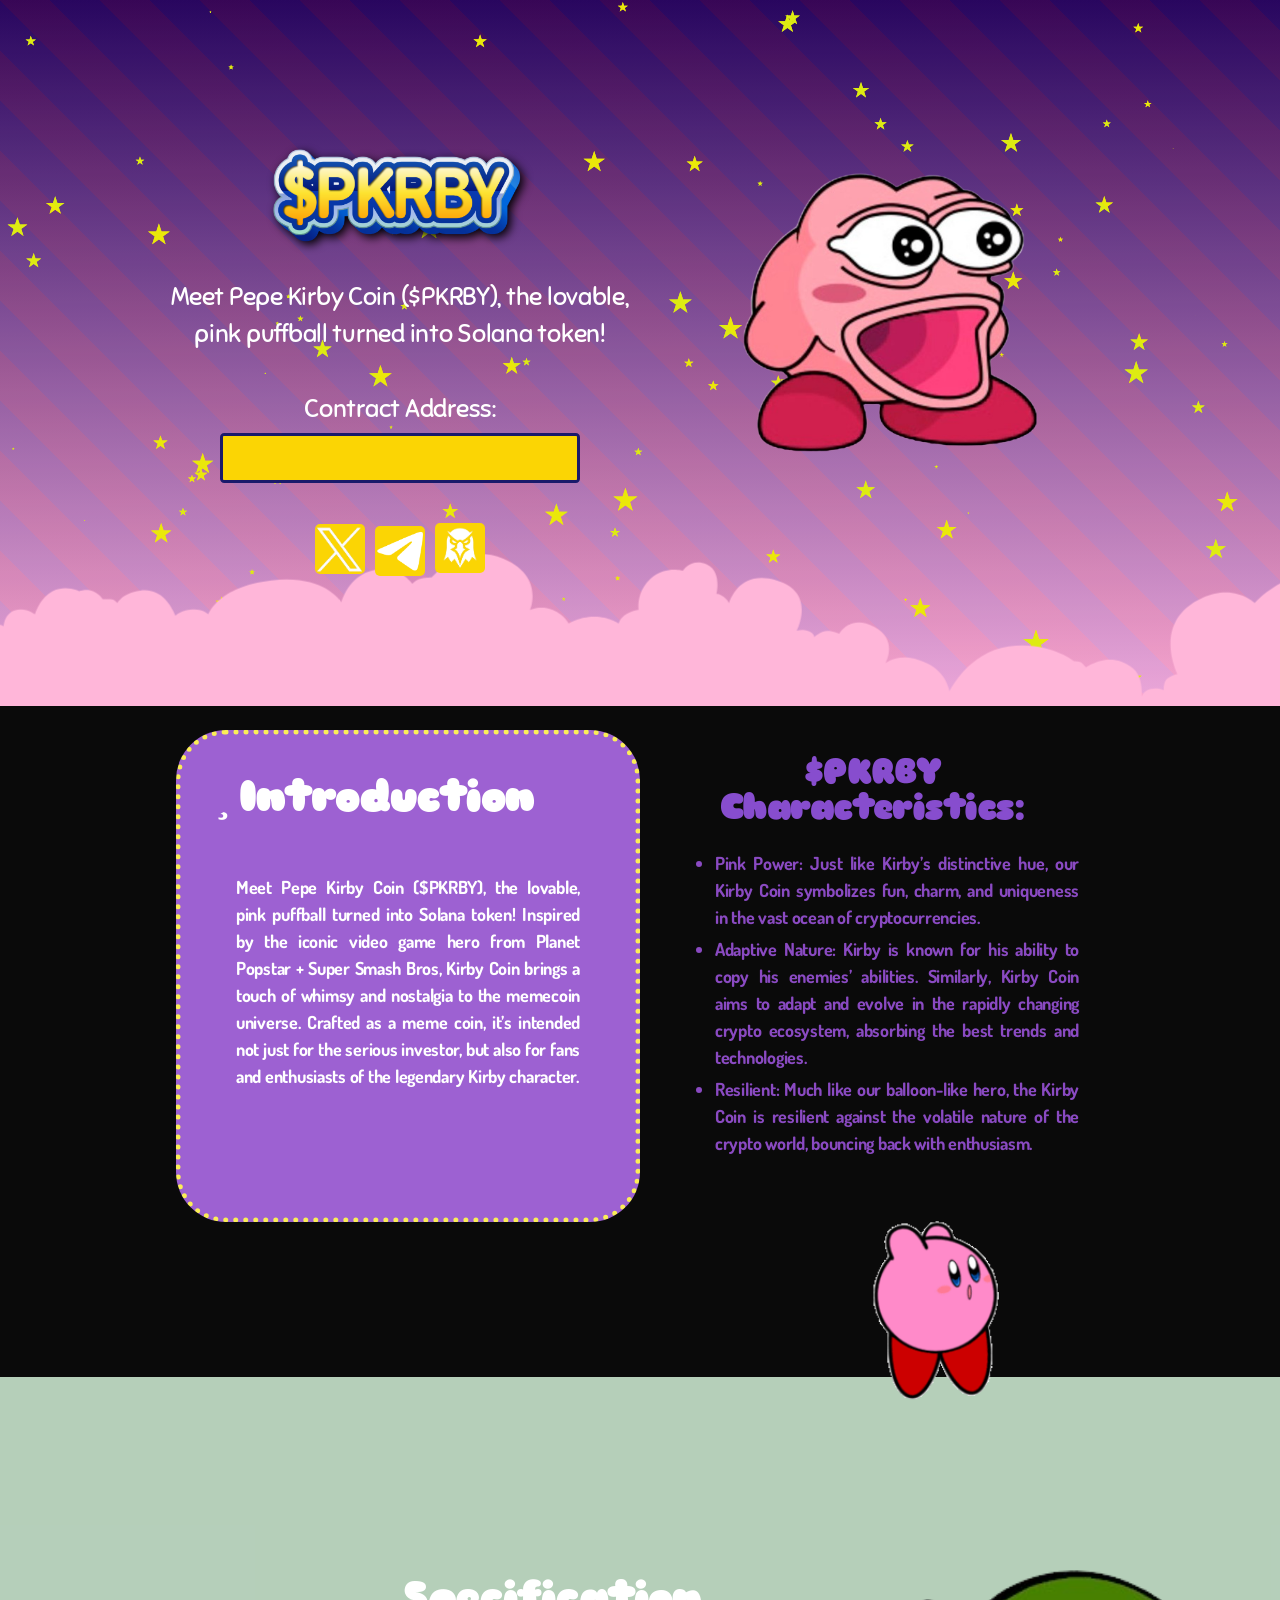
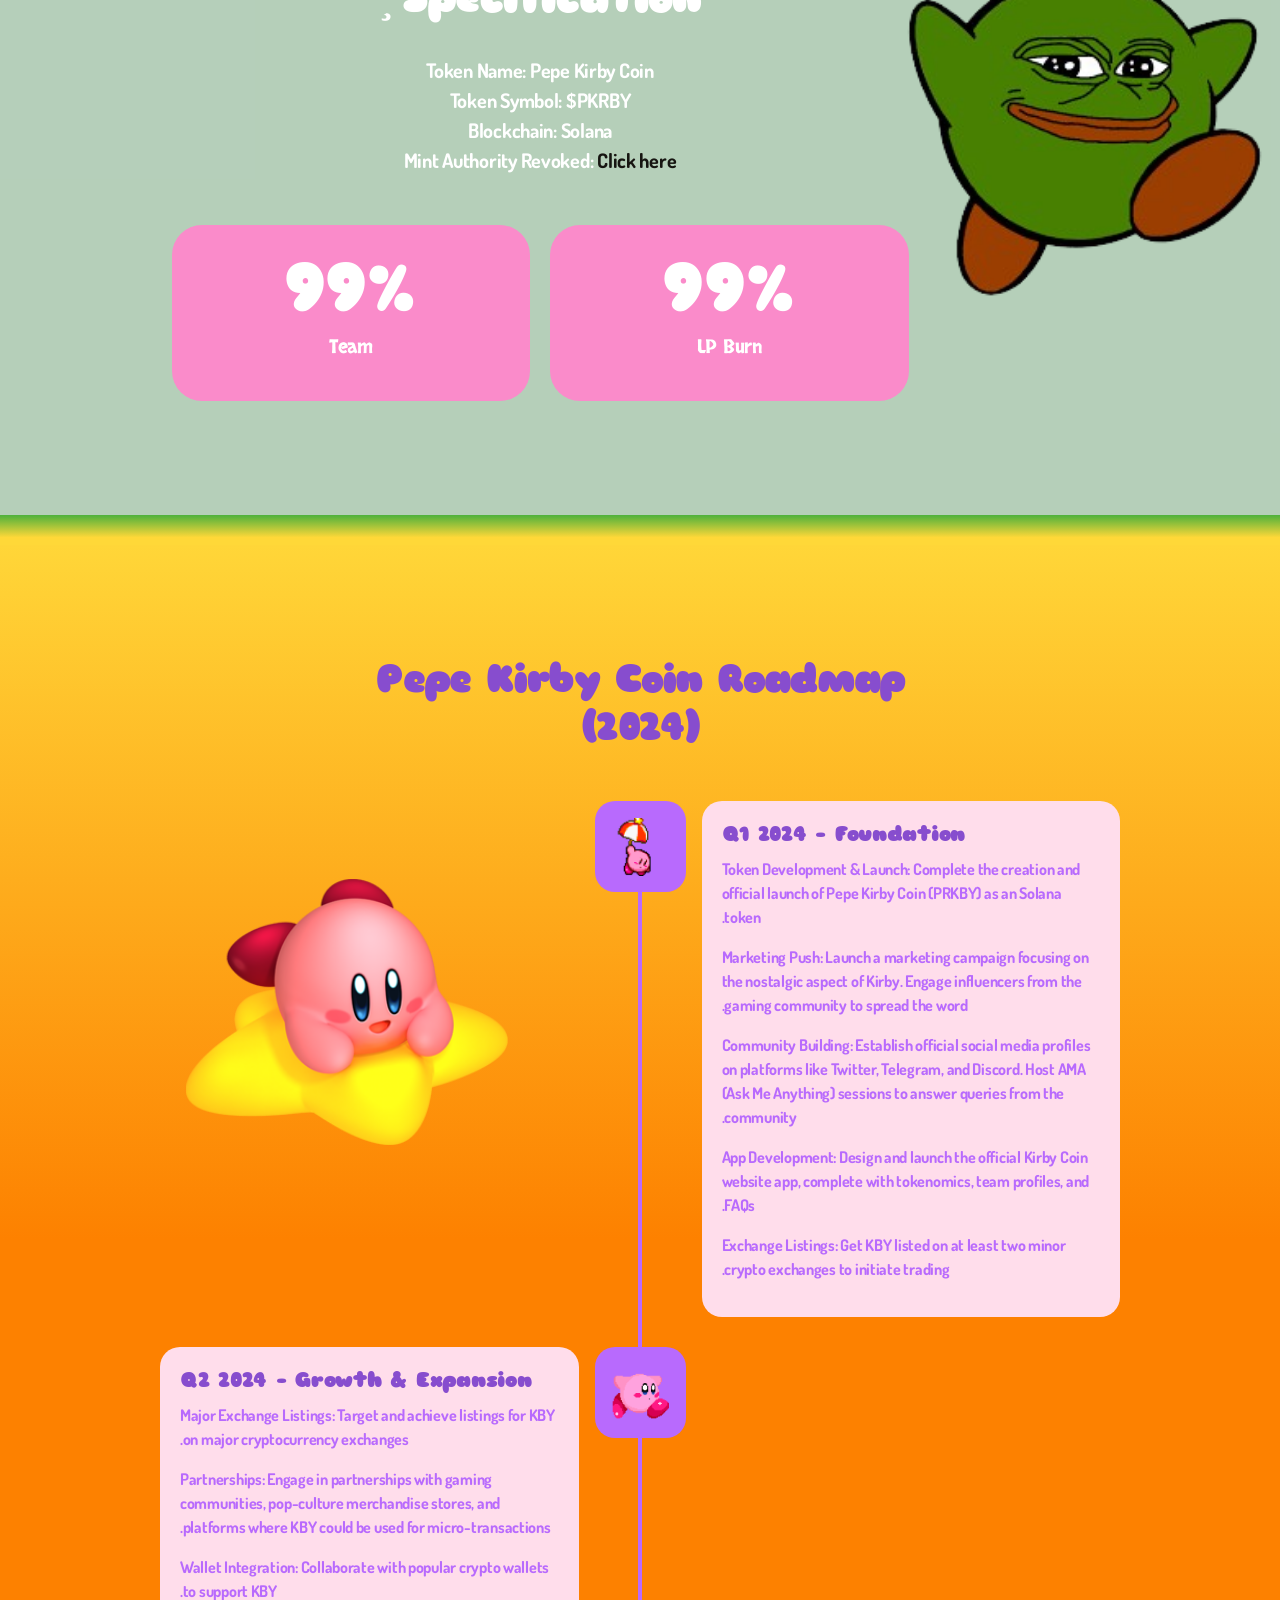
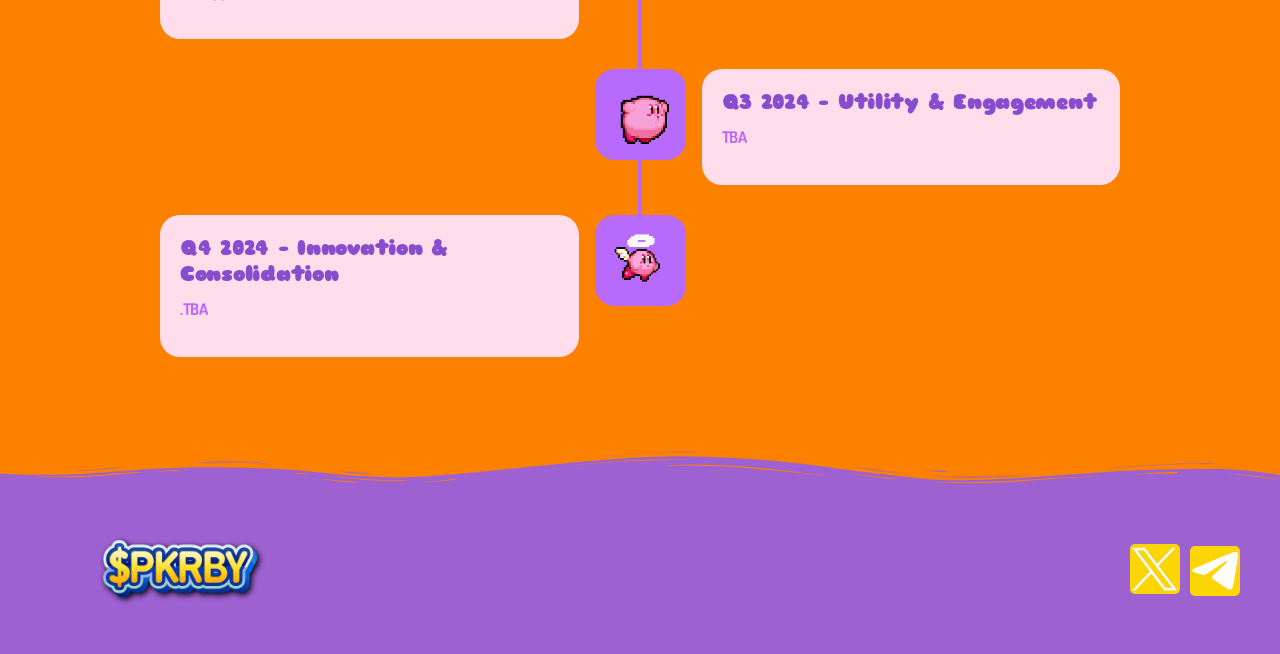
==== index.html @ 2e26d5e4 "Add files via upload" ====
<!DOCTYPE html>
<html lang="en-US">

<meta http-equiv="content-type" content="text/html;charset=UTF-8" />
<head>
<meta charset="UTF-8">
<meta name="viewport" content="width=device-width, initial-scale=1.0, viewport-fit=cover" />		<title>Pepe Kirby Coin</title>
<meta name='robots' content='max-image-preview:large' />
<link rel="alternate" type="application/rss+xml" title="Pepe Kirby Coin &raquo; Feed" href="feed/index.html" />
<link rel="alternate" type="application/rss+xml" title="Pepe Kirby Coin &raquo; Comments Feed" href="comments/feed/index.html" />
<script>
window._wpemojiSettings = {"baseUrl":"https:\/\/s.w.org\/images\/core\/emoji\/14.0.0\/72x72\/","ext":".png","svgUrl":"https:\/\/s.w.org\/images\/core\/emoji\/14.0.0\/svg\/","svgExt":".svg","source":{"concatemoji":"https:\/\/kirbyerc.com\/wp-includes\/js\/wp-emoji-release.min.js?ver=6.3.1"}};
/*! This file is auto-generated */
!function(i,n){var o,s,e;function c(e){try{var t={supportTests:e,timestamp:(new Date).valueOf()};sessionStorage.setItem(o,JSON.stringify(t))}catch(e){}}function p(e,t,n){e.clearRect(0,0,e.canvas.width,e.canvas.height),e.fillText(t,0,0);var t=new Uint32Array(e.getImageData(0,0,e.canvas.width,e.canvas.height).data),r=(e.clearRect(0,0,e.canvas.width,e.canvas.height),e.fillText(n,0,0),new Uint32Array(e.getImageData(0,0,e.canvas.width,e.canvas.height).data));return t.every(function(e,t){return e===r[t]})}function u(e,t,n){switch(t){case"flag":return n(e,"\ud83c\udff3\ufe0f\u200d\u26a7\ufe0f","\ud83c\udff3\ufe0f\u200b\u26a7\ufe0f")?!1:!n(e,"\ud83c\uddfa\ud83c\uddf3","\ud83c\uddfa\u200b\ud83c\uddf3")&&!n(e,"\ud83c\udff4\udb40\udc67\udb40\udc62\udb40\udc65\udb40\udc6e\udb40\udc67\udb40\udc7f","\ud83c\udff4\u200b\udb40\udc67\u200b\udb40\udc62\u200b\udb40\udc65\u200b\udb40\udc6e\u200b\udb40\udc67\u200b\udb40\udc7f");case"emoji":return!n(e,"\ud83e\udef1\ud83c\udffb\u200d\ud83e\udef2\ud83c\udfff","\ud83e\udef1\ud83c\udffb\u200b\ud83e\udef2\ud83c\udfff")}return!1}function f(e,t,n){var r="undefined"!=typeof WorkerGlobalScope&&self instanceof WorkerGlobalScope?new OffscreenCanvas(300,150):i.createElement("canvas"),a=r.getContext("2d",{willReadFrequently:!0}),o=(a.textBaseline="top",a.font="600 32px Arial",{});return e.forEach(function(e){o[e]=t(a,e,n)}),o}function t(e){var t=i.createElement("script");t.src=e,t.defer=!0,i.head.appendChild(t)}"undefined"!=typeof Promise&&(o="wpEmojiSettingsSupports",s=["flag","emoji"],n.supports={everything:!0,everythingExceptFlag:!0},e=new Promise(function(e){i.addEventListener("DOMContentLoaded",e,{once:!0})}),new Promise(function(t){var n=function(){try{var e=JSON.parse(sessionStorage.getItem(o));if("object"==typeof e&&"number"==typeof e.timestamp&&(new Date).valueOf()<e.timestamp+604800&&"object"==typeof e.supportTests)return e.supportTests}catch(e){}return null}();if(!n){if("undefined"!=typeof Worker&&"undefined"!=typeof OffscreenCanvas&&"undefined"!=typeof URL&&URL.createObjectURL&&"undefined"!=typeof Blob)try{var e="postMessage("+f.toString()+"("+[JSON.stringify(s),u.toString(),p.toString()].join(",")+"));",r=new Blob([e],{type:"text/javascript"}),a=new Worker(URL.createObjectURL(r),{name:"wpTestEmojiSupports"});return void(a.onmessage=function(e){c(n=e.data),a.terminate(),t(n)})}catch(e){}c(n=f(s,u,p))}t(n)}).then(function(e){for(var t in e)n.supports[t]=e[t],n.supports.everything=n.supports.everything&&n.supports[t],"flag"!==t&&(n.supports.everythingExceptFlag=n.supports.everythingExceptFlag&&n.supports[t]);n.supports.everythingExceptFlag=n.supports.everythingExceptFlag&&!n.supports.flag,n.DOMReady=!1,n.readyCallback=function(){n.DOMReady=!0}}).then(function(){return e}).then(function(){var e;n.supports.everything||(n.readyCallback(),(e=n.source||{}).concatemoji?t(e.concatemoji):e.wpemoji&&e.twemoji&&(t(e.twemoji),t(e.wpemoji)))}))}((window,document),window._wpemojiSettings);
</script>
<style>
img.wp-smiley,
img.emoji {
display: inline !important;
border: none !important;
box-shadow: none !important;
height: 1em !important;
width: 1em !important;
margin: 0 0.07em !important;
vertical-align: -0.1em !important;
background: none !important;
padding: 0 !important;
}
</style>

<link rel="stylesheet" type="text/css" href="wp-content/cache/wpfc-minified/dh9m1hco/2s69m.css" media="all"/>
<style id='classic-theme-styles-inline-css'>
/*! This file is auto-generated */
.wp-block-button__link{color:#fff;background-color:#32373c;border-radius:9999px;box-shadow:none;text-decoration:none;padding:calc(.667em + 2px) calc(1.333em + 2px);font-size:1.125em}.wp-block-file__button{background:#32373c;color:#fff;text-decoration:none}
</style>
<style id='global-styles-inline-css'>
body{--wp--preset--color--black: #000000;--wp--preset--color--cyan-bluish-gray: #abb8c3;--wp--preset--color--white: #ffffff;--wp--preset--color--pale-pink: #f78da7;--wp--preset--color--vivid-red: #cf2e2e;--wp--preset--color--luminous-vivid-orange: #ff6900;--wp--preset--color--luminous-vivid-amber: #fcb900;--wp--preset--color--light-green-cyan: #7bdcb5;--wp--preset--color--vivid-green-cyan: #00d084;--wp--preset--color--pale-cyan-blue: #8ed1fc;--wp--preset--color--vivid-cyan-blue: #0693e3;--wp--preset--color--vivid-purple: #9b51e0;--wp--preset--color--accent: #df3461;--wp--preset--color--primary: #ffffff;--wp--preset--color--secondary: #828282;--wp--preset--color--subtle-background: #2b2b2b;--wp--preset--color--background: #0a0a0a;--wp--preset--gradient--vivid-cyan-blue-to-vivid-purple: linear-gradient(135deg,rgba(6,147,227,1) 0%,rgb(155,81,224) 100%);--wp--preset--gradient--light-green-cyan-to-vivid-green-cyan: linear-gradient(135deg,rgb(122,220,180) 0%,rgb(0,208,130) 100%);--wp--preset--gradient--luminous-vivid-amber-to-luminous-vivid-orange: linear-gradient(135deg,rgba(252,185,0,1) 0%,rgba(255,105,0,1) 100%);--wp--preset--gradient--luminous-vivid-orange-to-vivid-red: linear-gradient(135deg,rgba(255,105,0,1) 0%,rgb(207,46,46) 100%);--wp--preset--gradient--very-light-gray-to-cyan-bluish-gray: linear-gradient(135deg,rgb(238,238,238) 0%,rgb(169,184,195) 100%);--wp--preset--gradient--cool-to-warm-spectrum: linear-gradient(135deg,rgb(74,234,220) 0%,rgb(151,120,209) 20%,rgb(207,42,186) 40%,rgb(238,44,130) 60%,rgb(251,105,98) 80%,rgb(254,248,76) 100%);--wp--preset--gradient--blush-light-purple: linear-gradient(135deg,rgb(255,206,236) 0%,rgb(152,150,240) 100%);--wp--preset--gradient--blush-bordeaux: linear-gradient(135deg,rgb(254,205,165) 0%,rgb(254,45,45) 50%,rgb(107,0,62) 100%);--wp--preset--gradient--luminous-dusk: linear-gradient(135deg,rgb(255,203,112) 0%,rgb(199,81,192) 50%,rgb(65,88,208) 100%);--wp--preset--gradient--pale-ocean: linear-gradient(135deg,rgb(255,245,203) 0%,rgb(182,227,212) 50%,rgb(51,167,181) 100%);--wp--preset--gradient--electric-grass: linear-gradient(135deg,rgb(202,248,128) 0%,rgb(113,206,126) 100%);--wp--preset--gradient--midnight: linear-gradient(135deg,rgb(2,3,129) 0%,rgb(40,116,252) 100%);--wp--preset--font-size--small: 18px;--wp--preset--font-size--medium: 20px;--wp--preset--font-size--large: 26.25px;--wp--preset--font-size--x-large: 42px;--wp--preset--font-size--normal: 21px;--wp--preset--font-size--larger: 32px;--wp--preset--spacing--20: 0.44rem;--wp--preset--spacing--30: 0.67rem;--wp--preset--spacing--40: 1rem;--wp--preset--spacing--50: 1.5rem;--wp--preset--spacing--60: 2.25rem;--wp--preset--spacing--70: 3.38rem;--wp--preset--spacing--80: 5.06rem;--wp--preset--shadow--natural: 6px 6px 9px rgba(0, 0, 0, 0.2);--wp--preset--shadow--deep: 12px 12px 50px rgba(0, 0, 0, 0.4);--wp--preset--shadow--sharp: 6px 6px 0px rgba(0, 0, 0, 0.2);--wp--preset--shadow--outlined: 6px 6px 0px -3px rgba(255, 255, 255, 1), 6px 6px rgba(0, 0, 0, 1);--wp--preset--shadow--crisp: 6px 6px 0px rgba(0, 0, 0, 1);}:where(.is-layout-flex){gap: 0.5em;}:where(.is-layout-grid){gap: 0.5em;}body .is-layout-flow > .alignleft{float: left;margin-inline-start: 0;margin-inline-end: 2em;}body .is-layout-flow > .alignright{float: right;margin-inline-start: 2em;margin-inline-end: 0;}body .is-layout-flow > .aligncenter{margin-left: auto !important;margin-right: auto !important;}body .is-layout-constrained > .alignleft{float: left;margin-inline-start: 0;margin-inline-end: 2em;}body .is-layout-constrained > .alignright{float: right;margin-inline-start: 2em;margin-inline-end: 0;}body .is-layout-constrained > .aligncenter{margin-left: auto !important;margin-right: auto !important;}body .is-layout-constrained > :where(:not(.alignleft):not(.alignright):not(.alignfull)){max-width: var(--wp--style--global--content-size);margin-left: auto !important;margin-right: auto !important;}body .is-layout-constrained > .alignwide{max-width: var(--wp--style--global--wide-size);}body .is-layout-flex{display: flex;}body .is-layout-flex{flex-wrap: wrap;align-items: center;}body .is-layout-flex > *{margin: 0;}body .is-layout-grid{display: grid;}body .is-layout-grid > *{margin: 0;}:where(.wp-block-columns.is-layout-flex){gap: 2em;}:where(.wp-block-columns.is-layout-grid){gap: 2em;}:where(.wp-block-post-template.is-layout-flex){gap: 1.25em;}:where(.wp-block-post-template.is-layout-grid){gap: 1.25em;}.has-black-color{color: var(--wp--preset--color--black) !important;}.has-cyan-bluish-gray-color{color: var(--wp--preset--color--cyan-bluish-gray) !important;}.has-white-color{color: var(--wp--preset--color--white) !important;}.has-pale-pink-color{color: var(--wp--preset--color--pale-pink) !important;}.has-vivid-red-color{color: var(--wp--preset--color--vivid-red) !important;}.has-luminous-vivid-orange-color{color: var(--wp--preset--color--luminous-vivid-orange) !important;}.has-luminous-vivid-amber-color{color: var(--wp--preset--color--luminous-vivid-amber) !important;}.has-light-green-cyan-color{color: var(--wp--preset--color--light-green-cyan) !important;}.has-vivid-green-cyan-color{color: var(--wp--preset--color--vivid-green-cyan) !important;}.has-pale-cyan-blue-color{color: var(--wp--preset--color--pale-cyan-blue) !important;}.has-vivid-cyan-blue-color{color: var(--wp--preset--color--vivid-cyan-blue) !important;}.has-vivid-purple-color{color: var(--wp--preset--color--vivid-purple) !important;}.has-black-background-color{background-color: var(--wp--preset--color--black) !important;}.has-cyan-bluish-gray-background-color{background-color: var(--wp--preset--color--cyan-bluish-gray) !important;}.has-white-background-color{background-color: var(--wp--preset--color--white) !important;}.has-pale-pink-background-color{background-color: var(--wp--preset--color--pale-pink) !important;}.has-vivid-red-background-color{background-color: var(--wp--preset--color--vivid-red) !important;}.has-luminous-vivid-orange-background-color{background-color: var(--wp--preset--color--luminous-vivid-orange) !important;}.has-luminous-vivid-amber-background-color{background-color: var(--wp--preset--color--luminous-vivid-amber) !important;}.has-light-green-cyan-background-color{background-color: var(--wp--preset--color--light-green-cyan) !important;}.has-vivid-green-cyan-background-color{background-color: var(--wp--preset--color--vivid-green-cyan) !important;}.has-pale-cyan-blue-background-color{background-color: var(--wp--preset--color--pale-cyan-blue) !important;}.has-vivid-cyan-blue-background-color{background-color: var(--wp--preset--color--vivid-cyan-blue) !important;}.has-vivid-purple-background-color{background-color: var(--wp--preset--color--vivid-purple) !important;}.has-black-border-color{border-color: var(--wp--preset--color--black) !important;}.has-cyan-bluish-gray-border-color{border-color: var(--wp--preset--color--cyan-bluish-gray) !important;}.has-white-border-color{border-color: var(--wp--preset--color--white) !important;}.has-pale-pink-border-color{border-color: var(--wp--preset--color--pale-pink) !important;}.has-vivid-red-border-color{border-color: var(--wp--preset--color--vivid-red) !important;}.has-luminous-vivid-orange-border-color{border-color: var(--wp--preset--color--luminous-vivid-orange) !important;}.has-luminous-vivid-amber-border-color{border-color: var(--wp--preset--color--luminous-vivid-amber) !important;}.has-light-green-cyan-border-color{border-color: var(--wp--preset--color--light-green-cyan) !important;}.has-vivid-green-cyan-border-color{border-color: var(--wp--preset--color--vivid-green-cyan) !important;}.has-pale-cyan-blue-border-color{border-color: var(--wp--preset--color--pale-cyan-blue) !important;}.has-vivid-cyan-blue-border-color{border-color: var(--wp--preset--color--vivid-cyan-blue) !important;}.has-vivid-purple-border-color{border-color: var(--wp--preset--color--vivid-purple) !important;}.has-vivid-cyan-blue-to-vivid-purple-gradient-background{background: var(--wp--preset--gradient--vivid-cyan-blue-to-vivid-purple) !important;}.has-light-green-cyan-to-vivid-green-cyan-gradient-background{background: var(--wp--preset--gradient--light-green-cyan-to-vivid-green-cyan) !important;}.has-luminous-vivid-amber-to-luminous-vivid-orange-gradient-background{background: var(--wp--preset--gradient--luminous-vivid-amber-to-luminous-vivid-orange) !important;}.has-luminous-vivid-orange-to-vivid-red-gradient-background{background: var(--wp--preset--gradient--luminous-vivid-orange-to-vivid-red) !important;}.has-very-light-gray-to-cyan-bluish-gray-gradient-background{background: var(--wp--preset--gradient--very-light-gray-to-cyan-bluish-gray) !important;}.has-cool-to-warm-spectrum-gradient-background{background: var(--wp--preset--gradient--cool-to-warm-spectrum) !important;}.has-blush-light-purple-gradient-background{background: var(--wp--preset--gradient--blush-light-purple) !important;}.has-blush-bordeaux-gradient-background{background: var(--wp--preset--gradient--blush-bordeaux) !important;}.has-luminous-dusk-gradient-background{background: var(--wp--preset--gradient--luminous-dusk) !important;}.has-pale-ocean-gradient-background{background: var(--wp--preset--gradient--pale-ocean) !important;}.has-electric-grass-gradient-background{background: var(--wp--preset--gradient--electric-grass) !important;}.has-midnight-gradient-background{background: var(--wp--preset--gradient--midnight) !important;}.has-small-font-size{font-size: var(--wp--preset--font-size--small) !important;}.has-medium-font-size{font-size: var(--wp--preset--font-size--medium) !important;}.has-large-font-size{font-size: var(--wp--preset--font-size--large) !important;}.has-x-large-font-size{font-size: var(--wp--preset--font-size--x-large) !important;}
.wp-block-navigation a:where(:not(.wp-element-button)){color: inherit;}
:where(.wp-block-post-template.is-layout-flex){gap: 1.25em;}:where(.wp-block-post-template.is-layout-grid){gap: 1.25em;}
:where(.wp-block-columns.is-layout-flex){gap: 2em;}:where(.wp-block-columns.is-layout-grid){gap: 2em;}
.wp-block-pullquote{font-size: 1.5em;line-height: 1.6;}
</style>

<link rel="stylesheet" type="text/css" href="wp-content/cache/wpfc-minified/mlx7m3wq/2s69m.css" media="all"/>
<style id='twentytwenty-style-inline-css'>
.color-accent,.color-accent-hover:hover,.color-accent-hover:focus,:root .has-accent-color,.has-drop-cap:not(:focus):first-letter,.wp-block-button.is-style-outline,a { color: #df3461; }blockquote,.border-color-accent,.border-color-accent-hover:hover,.border-color-accent-hover:focus { border-color: #df3461; }button,.button,.faux-button,.wp-block-button__link,.wp-block-file .wp-block-file__button,input[type="button"],input[type="reset"],input[type="submit"],.bg-accent,.bg-accent-hover:hover,.bg-accent-hover:focus,:root .has-accent-background-color,.comment-reply-link { background-color: #df3461; }.fill-children-accent,.fill-children-accent * { fill: #df3461; }:root .has-background-color,button,.button,.faux-button,.wp-block-button__link,.wp-block-file__button,input[type="button"],input[type="reset"],input[type="submit"],.wp-block-button,.comment-reply-link,.has-background.has-primary-background-color:not(.has-text-color),.has-background.has-primary-background-color *:not(.has-text-color),.has-background.has-accent-background-color:not(.has-text-color),.has-background.has-accent-background-color *:not(.has-text-color) { color: #0a0a0a; }:root .has-background-background-color { background-color: #0a0a0a; }body,.entry-title a,:root .has-primary-color { color: #ffffff; }:root .has-primary-background-color { background-color: #ffffff; }cite,figcaption,.wp-caption-text,.post-meta,.entry-content .wp-block-archives li,.entry-content .wp-block-categories li,.entry-content .wp-block-latest-posts li,.wp-block-latest-comments__comment-date,.wp-block-latest-posts__post-date,.wp-block-embed figcaption,.wp-block-image figcaption,.wp-block-pullquote cite,.comment-metadata,.comment-respond .comment-notes,.comment-respond .logged-in-as,.pagination .dots,.entry-content hr:not(.has-background),hr.styled-separator,:root .has-secondary-color { color: #828282; }:root .has-secondary-background-color { background-color: #828282; }pre,fieldset,input,textarea,table,table *,hr { border-color: #2b2b2b; }caption,code,code,kbd,samp,.wp-block-table.is-style-stripes tbody tr:nth-child(odd),:root .has-subtle-background-background-color { background-color: #2b2b2b; }.wp-block-table.is-style-stripes { border-bottom-color: #2b2b2b; }.wp-block-latest-posts.is-grid li { border-top-color: #2b2b2b; }:root .has-subtle-background-color { color: #2b2b2b; }body:not(.overlay-header) .primary-menu > li > a,body:not(.overlay-header) .primary-menu > li > .icon,.modal-menu a,.footer-menu a, .footer-widgets a,#site-footer .wp-block-button.is-style-outline,.wp-block-pullquote:before,.singular:not(.overlay-header) .entry-header a,.archive-header a,.header-footer-group .color-accent,.header-footer-group .color-accent-hover:hover { color: #cd2653; }.social-icons a,#site-footer button:not(.toggle),#site-footer .button,#site-footer .faux-button,#site-footer .wp-block-button__link,#site-footer .wp-block-file__button,#site-footer input[type="button"],#site-footer input[type="reset"],#site-footer input[type="submit"] { background-color: #cd2653; }.header-footer-group,body:not(.overlay-header) #site-header .toggle,.menu-modal .toggle { color: #000000; }body:not(.overlay-header) .primary-menu ul { background-color: #000000; }body:not(.overlay-header) .primary-menu > li > ul:after { border-bottom-color: #000000; }body:not(.overlay-header) .primary-menu ul ul:after { border-left-color: #000000; }.site-description,body:not(.overlay-header) .toggle-inner .toggle-text,.widget .post-date,.widget .rss-date,.widget_archive li,.widget_categories li,.widget cite,.widget_pages li,.widget_meta li,.widget_nav_menu li,.powered-by-wordpress,.to-the-top,.singular .entry-header .post-meta,.singular:not(.overlay-header) .entry-header .post-meta a { color: #6d6d6d; }.header-footer-group pre,.header-footer-group fieldset,.header-footer-group input,.header-footer-group textarea,.header-footer-group table,.header-footer-group table *,.footer-nav-widgets-wrapper,#site-footer,.menu-modal nav *,.footer-widgets-outer-wrapper,.footer-top { border-color: #dcd7ca; }.header-footer-group table caption,body:not(.overlay-header) .header-inner .toggle-wrapper::before { background-color: #dcd7ca; }
</style>
<link rel="stylesheet" type="text/css" href="wp-content/cache/wpfc-minified/7xvkws35/2s697.css" media="print"/>
<link rel="stylesheet" type="text/css" href="wp-content/cache/wpfc-minified/88htnlqv/2s697.css" media="all"/>
<style id='elementor-icons-inline-css'>
.elementor-add-new-section .elementor-add-templately-promo-button{
background-color: #5d4fff;
background-image: url(wp-content/plugins/essential-addons-for-elementor-lite/assets/admin/images/templately/logo-icon.svg);
background-repeat: no-repeat;
background-position: center center;
position: relative;
}
.elementor-add-new-section .elementor-add-templately-promo-button > i{
height: 12px;
}
body .elementor-add-new-section .elementor-add-section-area-button {
margin-left: 0;
}
.elementor-add-new-section .elementor-add-templately-promo-button{
background-color: #5d4fff;
background-image: url(wp-content/plugins/essential-addons-for-elementor-lite/assets/admin/images/templately/logo-icon.svg);
background-repeat: no-repeat;
background-position: center center;
position: relative;
}
.elementor-add-new-section .elementor-add-templately-promo-button > i{
height: 12px;
}
body .elementor-add-new-section .elementor-add-section-area-button {
margin-left: 0;
}
</style>
<!-- <link rel='stylesheet' id='elementor-frontend-css' href='https://kirbyerc.com/wp-content/plugins/elementor/assets/css/frontend-lite.min.css?ver=3.6.7' media='all' /> -->
<link rel="stylesheet" type="text/css" href="wp-content/cache/wpfc-minified/mnuuqf0x/2s697.css" media="all"/>
<style id='elementor-frontend-inline-css'>
.elementor-kit-7{--e-global-color-primary:#161511;--e-global-color-secondary:#F7EEFA;--e-global-color-text:#161511;--e-global-color-accent:#75AF70;--e-global-color-d2db26b:#EADAEF;--e-global-color-46699cb:#FCFCF2;--e-global-color-aaf7ace:#CDE8DF;--e-global-color-eb08b9f:#75AF7000;--e-global-color-4bd4adf:#F0EF5D;--e-global-typography-primary-font-family:"DM Serif Display";--e-global-typography-primary-font-size:75px;--e-global-typography-primary-font-weight:500;--e-global-typography-primary-text-transform:none;--e-global-typography-primary-font-style:normal;--e-global-typography-primary-text-decoration:none;--e-global-typography-primary-line-height:1.1em;--e-global-typography-primary-letter-spacing:-3px;word-spacing:0em;--e-global-typography-secondary-font-family:"Poppins";--e-global-typography-secondary-font-size:30px;--e-global-typography-secondary-font-weight:500;--e-global-typography-secondary-text-transform:none;--e-global-typography-secondary-font-style:normal;--e-global-typography-secondary-text-decoration:none;--e-global-typography-secondary-line-height:1.1em;--e-global-typography-secondary-letter-spacing:-0.5px;--e-global-typography-text-font-family:"Ranchers";--e-global-typography-text-font-size:16px;--e-global-typography-text-font-weight:300;--e-global-typography-text-text-transform:none;--e-global-typography-text-font-style:normal;--e-global-typography-text-text-decoration:none;--e-global-typography-text-line-height:1.5em;--e-global-typography-text-letter-spacing:0px;--e-global-typography-accent-font-family:"Poppins";--e-global-typography-accent-font-size:16px;--e-global-typography-accent-font-weight:500;--e-global-typography-accent-text-transform:uppercase;--e-global-typography-accent-font-style:normal;--e-global-typography-accent-text-decoration:none;--e-global-typography-accent-line-height:1em;--e-global-typography-accent-letter-spacing:0px;--e-global-typography-8a15c56-font-family:"Poppins";--e-global-typography-8a15c56-font-size:22px;--e-global-typography-8a15c56-font-weight:300;--e-global-typography-8a15c56-text-transform:capitalize;--e-global-typography-8a15c56-font-style:normal;--e-global-typography-8a15c56-text-decoration:none;--e-global-typography-8a15c56-line-height:1.5em;--e-global-typography-8a15c56-letter-spacing:0px;--e-global-typography-98e2fe4-font-family:"DM Sans";--e-global-typography-98e2fe4-font-size:100px;--e-global-typography-98e2fe4-font-weight:500;--e-global-typography-98e2fe4-text-transform:none;--e-global-typography-98e2fe4-font-style:normal;--e-global-typography-98e2fe4-text-decoration:none;--e-global-typography-98e2fe4-line-height:1em;--e-global-typography-98e2fe4-letter-spacing:-5px;--e-global-typography-c767f59-font-family:"Poppins";--e-global-typography-c767f59-font-size:14px;--e-global-typography-c767f59-font-weight:300;--e-global-typography-c767f59-text-transform:none;--e-global-typography-c767f59-font-style:normal;--e-global-typography-c767f59-text-decoration:none;--e-global-typography-c767f59-line-height:1.5em;--e-global-typography-c767f59-letter-spacing:0px;--e-global-typography-541e90c-font-family:"DM Sans";--e-global-typography-541e90c-font-size:65px;--e-global-typography-541e90c-font-weight:500;--e-global-typography-541e90c-text-transform:none;--e-global-typography-541e90c-font-style:normal;--e-global-typography-541e90c-text-decoration:none;--e-global-typography-541e90c-line-height:0.9em;--e-global-typography-541e90c-letter-spacing:-2px;font-family:"Skranji", Sans-serif;background-color:var( --e-global-color-d2db26b );}.elementor-kit-7 a{color:var( --e-global-color-primary );}.elementor-section.elementor-section-boxed > .elementor-container{max-width:1410px;}.e-container{--container-max-width:1410px;}{}h1.entry-title{display:var(--page-title-display);}@media(max-width:1024px){.elementor-kit-7{--e-global-typography-primary-font-size:55px;--e-global-typography-secondary-font-size:24px;--e-global-typography-text-font-size:1px;--e-global-typography-accent-font-size:14px;--e-global-typography-8a15c56-font-size:16px;--e-global-typography-98e2fe4-font-size:68px;--e-global-typography-c767f59-font-size:12px;--e-global-typography-541e90c-font-size:42px;}.elementor-section.elementor-section-boxed > .elementor-container{max-width:1024px;}.e-container{--container-max-width:1024px;}}@media(max-width:767px){.elementor-kit-7{--e-global-typography-primary-font-size:34px;--e-global-typography-primary-letter-spacing:-2px;--e-global-typography-secondary-font-size:22px;--e-global-typography-secondary-line-height:1.4em;--e-global-typography-accent-letter-spacing:0.5px;--e-global-typography-98e2fe4-font-size:42px;--e-global-typography-98e2fe4-line-height:1em;--e-global-typography-98e2fe4-letter-spacing:-2px;--e-global-typography-541e90c-font-size:28px;--e-global-typography-541e90c-letter-spacing:-2px;font-size:15px;}.elementor-section.elementor-section-boxed > .elementor-container{max-width:767px;}.e-container{--container-max-width:767px;}}
.elementor-4557 .elementor-element.elementor-element-f9da3f0 > .elementor-container{min-height:545px;}.elementor-4557 .elementor-element.elementor-element-f9da3f0.ob-is-breaking-bad > .elementor-container > .elementor-row, .elementor-4557 .elementor-element.elementor-element-f9da3f0.ob-is-breaking-bad > .elementor-container{justify-content:flex-start !important;flex-direction:row;}.elementor-4557 .elementor-element.elementor-element-f9da3f0.ob-is-breaking-bad.ob-bb-inner > .elementor-container > .elementor-row, .elementor-4557 .elementor-element.elementor-element-f9da3f0.ob-is-breaking-bad.ob-bb-inner > .elementor-container{justify-content:flex-start !important;flex-direction:row;}.elementor-4557 .elementor-element.elementor-element-f9da3f0.ob-is-breaking-bad.ob-is-glider > .elementor-container.swiper-container-vertical > .elementor-row, .elementor-4557 .elementor-element.elementor-element-f9da3f0.ob-is-breaking-bad.ob-is-glider > .elementor-container.swiper-container-vertical{flex-direction:column;}.elementor-4557 .elementor-element.elementor-element-f9da3f0.ob-is-breaking-bad.ob-is-glider.ob-bb-inner > .elementor-container.swiper-container-vertical > .elementor-row, .elementor-4557 .elementor-element.elementor-element-f9da3f0.ob-is-breaking-bad.ob-is-glider.ob-bb-inner > .elementor-container.swiper-container-vertical{flex-direction:column;}.elementor-4557 .elementor-element.elementor-element-f9da3f0.ob-is-breaking-bad.ob-bb-inner{width:100%;flex:unset;align-self:inherit;}.elementor-4557 .elementor-element.elementor-element-f9da3f0:not(.elementor-motion-effects-element-type-background), .elementor-4557 .elementor-element.elementor-element-f9da3f0 > .elementor-motion-effects-container > .elementor-motion-effects-layer{background-color:transparent;background-image:linear-gradient(180deg, #2A0754 0%, #FFB6D9 100%);}.elementor-4557 .elementor-element.elementor-element-f9da3f0{transition:background 0.3s, border 0.3s, border-radius 0.3s, box-shadow 0.3s;}.elementor-4557 .elementor-element.elementor-element-f9da3f0 > .elementor-background-overlay{transition:background 0.3s, border-radius 0.3s, opacity 0.3s;}.elementor-4557 .elementor-element.elementor-element-f9da3f0 > .elementor-shape-bottom .elementor-shape-fill{fill:#FFB6D9;}.elementor-4557 .elementor-element.elementor-element-f9da3f0 > .elementor-shape-bottom svg{height:158px;}.elementor-4557 .elementor-element.elementor-element-3c5671c.elementor-column{align-self:inherit;cursor:default;}.elementor-4557 .elementor-element.elementor-element-e94421c.ob-is-breaking-bad > .elementor-container > .elementor-row, .elementor-4557 .elementor-element.elementor-element-e94421c.ob-is-breaking-bad > .elementor-container{justify-content:flex-start !important;flex-direction:row;}.elementor-4557 .elementor-element.elementor-element-e94421c.ob-is-breaking-bad.ob-bb-inner > .elementor-container > .elementor-row, .elementor-4557 .elementor-element.elementor-element-e94421c.ob-is-breaking-bad.ob-bb-inner > .elementor-container{justify-content:flex-start !important;flex-direction:row;}.elementor-4557 .elementor-element.elementor-element-e94421c.ob-is-breaking-bad.ob-is-glider > .elementor-container.swiper-container-vertical > .elementor-row, .elementor-4557 .elementor-element.elementor-element-e94421c.ob-is-breaking-bad.ob-is-glider > .elementor-container.swiper-container-vertical{flex-direction:column;}.elementor-4557 .elementor-element.elementor-element-e94421c.ob-is-breaking-bad.ob-is-glider.ob-bb-inner > .elementor-container.swiper-container-vertical > .elementor-row, .elementor-4557 .elementor-element.elementor-element-e94421c.ob-is-breaking-bad.ob-is-glider.ob-bb-inner > .elementor-container.swiper-container-vertical{flex-direction:column;}.elementor-4557 .elementor-element.elementor-element-e94421c.ob-is-breaking-bad.ob-bb-inner{width:100%;flex:unset;align-self:inherit;}.elementor-4557 .elementor-element.elementor-element-e94421c{padding:0px 150px 0px 150px;}.elementor-4557 .elementor-element.elementor-element-351b5bf > .elementor-widget-wrap > .elementor-widget:not(.elementor-widget__width-auto):not(.elementor-widget__width-initial):not(:last-child):not(.elementor-absolute){margin-bottom:10px;}.elementor-4557 .elementor-element.elementor-element-351b5bf.elementor-column{align-self:inherit;cursor:default;}.elementor-4557 .elementor-element.elementor-element-353a32d img{width:64%;}.elementor-4557 .elementor-element.elementor-element-b3a0601{text-align:center;color:#FFFFFF;font-family:"Sniglet", Sans-serif;font-size:25px;}.elementor-4557 .elementor-element.elementor-element-b3a0601.ob-harakiri{writing-mode:inherit;}.elementor-4557 .elementor-element.elementor-element-b3a0601.ob-harakiri .elementor-heading-title{writing-mode:inherit;transform:rotate(0deg);}.elementor-4557 .elementor-element.elementor-element-b3a0601.ob-harakiri .elementor-widget-container > div{writing-mode:inherit;transform:rotate(0deg);}.elementor-4557 .elementor-element.elementor-element-b3a0601 .elementor-widget-container{text-indent:0px;mix-blend-mode:inherit;}.elementor-4557 .elementor-element.elementor-element-5aab05d .highlight-height{height:50px;}.elementor-4557 .elementor-element.elementor-element-5aab05d pre, .elementor-4557 .elementor-element.elementor-element-5aab05d code, .elementor-4557 .elementor-element.elementor-element-5aab05d .line-numbers .line-numbers-rows{font-size:14px;}.elementor-4557 .elementor-element.elementor-element-5aab05d > .elementor-widget-container{margin:-30px 0px 0px 0px;padding:0px 50px 30px 50px;}.elementor-4557 .elementor-element.elementor-element-99b37d5{--grid-template-columns:repeat(0, auto);--icon-size:25px;--grid-column-gap:10px;--grid-row-gap:0px;}.elementor-4557 .elementor-element.elementor-element-99b37d5 .elementor-widget-container{text-align:center;}.elementor-4557 .elementor-element.elementor-element-99b37d5 .elementor-social-icon{background-color:#FBD504;}.elementor-4557 .elementor-element.elementor-element-99b37d5 .elementor-social-icon i{color:#1a1a6b;}.elementor-4557 .elementor-element.elementor-element-99b37d5 .elementor-social-icon svg{fill:#1a1a6b;}.elementor-4557 .elementor-element.elementor-element-b2b9d02.elementor-column{align-self:inherit;cursor:default;}.elementor-4557 .elementor-element.elementor-element-cbfcc7a img{width:75%;}.elementor-4557 .elementor-element.elementor-element-758f40c > .elementor-container{max-width:1078px;min-height:400px;}.elementor-4557 .elementor-element.elementor-element-758f40c .elementor-column-gap-custom .elementor-column > .elementor-element-populated{padding:25px;}.elementor-4557 .elementor-element.elementor-element-758f40c.ob-is-breaking-bad > .elementor-container > .elementor-row, .elementor-4557 .elementor-element.elementor-element-758f40c.ob-is-breaking-bad > .elementor-container{justify-content:flex-start !important;flex-direction:row;}.elementor-4557 .elementor-element.elementor-element-758f40c.ob-is-breaking-bad.ob-bb-inner > .elementor-container > .elementor-row, .elementor-4557 .elementor-element.elementor-element-758f40c.ob-is-breaking-bad.ob-bb-inner > .elementor-container{justify-content:flex-start !important;flex-direction:row;}.elementor-4557 .elementor-element.elementor-element-758f40c.ob-is-breaking-bad.ob-is-glider > .elementor-container.swiper-container-vertical > .elementor-row, .elementor-4557 .elementor-element.elementor-element-758f40c.ob-is-breaking-bad.ob-is-glider > .elementor-container.swiper-container-vertical{flex-direction:column;}.elementor-4557 .elementor-element.elementor-element-758f40c.ob-is-breaking-bad.ob-is-glider.ob-bb-inner > .elementor-container.swiper-container-vertical > .elementor-row, .elementor-4557 .elementor-element.elementor-element-758f40c.ob-is-breaking-bad.ob-is-glider.ob-bb-inner > .elementor-container.swiper-container-vertical{flex-direction:column;}.elementor-4557 .elementor-element.elementor-element-758f40c.ob-is-breaking-bad.ob-bb-inner{width:100%;flex:unset;align-self:inherit;}.elementor-4557 .elementor-element.elementor-element-758f40c:not(.elementor-motion-effects-element-type-background), .elementor-4557 .elementor-element.elementor-element-758f40c > .elementor-motion-effects-container > .elementor-motion-effects-layer{background-image:url("cryptroll.xyz/wp-content/uploads/2023/09/history-bg-pattern-pink-2x.jpg");background-repeat:repeat-x;background-size:contain;}.elementor-4557 .elementor-element.elementor-element-758f40c > .elementor-background-overlay{opacity:1;transition:background 0.3s, border-radius 0.3s, opacity 0.3s;}.elementor-4557 .elementor-element.elementor-element-758f40c{transition:background 0.3s, border 0.3s, border-radius 0.3s, box-shadow 0.3s;padding:0px 0px 0px 0px;}.elementor-4557 .elementor-element.elementor-element-1dd1366.elementor-column{align-self:inherit;cursor:default;}.elementor-4557 .elementor-element.elementor-element-3ff3b24 > .elementor-container > .elementor-column > .elementor-widget-wrap{align-content:flex-start;align-items:flex-start;}.elementor-4557 .elementor-element.elementor-element-3ff3b24.ob-is-breaking-bad > .elementor-container > .elementor-row, .elementor-4557 .elementor-element.elementor-element-3ff3b24.ob-is-breaking-bad > .elementor-container{justify-content:flex-start !important;flex-direction:row;}.elementor-4557 .elementor-element.elementor-element-3ff3b24.ob-is-breaking-bad.ob-bb-inner > .elementor-container > .elementor-row, .elementor-4557 .elementor-element.elementor-element-3ff3b24.ob-is-breaking-bad.ob-bb-inner > .elementor-container{justify-content:flex-start !important;flex-direction:row;}.elementor-4557 .elementor-element.elementor-element-3ff3b24.ob-is-breaking-bad.ob-is-glider > .elementor-container.swiper-container-vertical > .elementor-row, .elementor-4557 .elementor-element.elementor-element-3ff3b24.ob-is-breaking-bad.ob-is-glider > .elementor-container.swiper-container-vertical{flex-direction:column;}.elementor-4557 
.elementor-element.elementor-element-3ff3b24.ob-is-breaking-bad.ob-is-glider.ob-bb-inner > .elementor-container.swiper-container-vertical > .elementor-row, 
.elementor-4557 .elementor-element.elementor-element-3ff3b24.ob-is-breaking-bad.ob-is-glider.ob-bb-inner > .elementor-container.swiper-container-vertical{flex-direction:column;}.elementor-4557
 .elementor-element.elementor-element-3ff3b24.ob-is-breaking-bad.ob-bb-inner{width:100%;flex:unset;align-self:inherit;}.elementor-4557 
 .elementor-element.elementor-element-3ff3b24{padding:0px 50px 80px 50px;}.elementor-bc-flex-widget .elementor-4557 .elementor-element.elementor-element-82063ab.elementor-column 
 .elementor-widget-wrap{align-items:flex-start;}.elementor-4557 .elementor-element.elementor-element-82063ab.elementor-column.elementor-element[data-element_type="column"] 
 > .elementor-widget-wrap.elementor-element-populated{align-content:flex-start;align-items:flex-start;}.elementor-4557 .elementor-element.elementor-element-82063ab.elementor-column{align-self:inherit;cursor:default;}.elementor-4557 .elementor-element.elementor-element-82063ab:not(.elementor-motion-effects-element-type-background) > .elementor-widget-wrap, .elementor-4557 .elementor-element.elementor-element-82063ab > 
 .elementor-widget-wrap > .elementor-motion-effects-container > .elementor-motion-effects-layer{background-color:#9D61D2;}.elementor-4557 .elementor-element.elementor-element-82063ab > .elementor-element-populated{border-style:dotted;border-width:5px 5px 5px 5px;border-color:#fbee57;transition:background 0.3s, border 0.3s, border-radius 0.3s, box-shadow 0.3s;padding:20px 20px 20px 20px;}.elementor-4557 .elementor-element.elementor-element-82063ab > .elementor-element-populated, .elementor-4557 .elementor-element.elementor-element-82063ab > .elementor-element-populated > .elementor-background-overlay, .elementor-4557 .elementor-element.elementor-element-82063ab > .elementor-background-slideshow{border-radius:50px 50px 50px 50px;}.elementor-4557 .elementor-element.elementor-element-82063ab > .elementor-element-populated > .elementor-background-overlay{transition:background 0.3s, border-radius 0.3s, opacity 0.3s;}.elementor-4557 .elementor-element.elementor-element-8284245 .premium-title-header:not(.premium-title-style7), .elementor-4557 .elementor-element.elementor-element-8284245 .premium-title-style7-inner{flex-direction:row;}.elementor-4557 .elementor-element.elementor-element-8284245:not(.premium-title-icon-column) .premium-title-header{justify-content:flex-start;}.elementor-4557 .elementor-element.elementor-element-8284245.premium-title-icon-column .premium-title-header{align-items:flex-start;}.elementor-4557 .elementor-element.elementor-element-8284245 .premium-title-header{font-family:"Sniglet", Sans-serif;font-size:43px;}.elementor-4557 .elementor-element.elementor-element-8284245 > .elementor-widget-container{padding:0px 0px 0px 0px;}.elementor-4557 .elementor-element.elementor-element-f0a9d0b{text-align:justify;color:#FFFFFF;font-family:"Dosis", Sans-serif;font-size:18px;font-weight:bold;}.elementor-4557 .elementor-element.elementor-element-f0a9d0b.ob-harakiri{writing-mode:inherit;}.elementor-4557 .elementor-element.elementor-element-f0a9d0b.ob-harakiri .elementor-heading-title{writing-mode:inherit;transform:rotate(0deg);}.elementor-4557 .elementor-element.elementor-element-f0a9d0b.ob-harakiri .elementor-widget-container > div{writing-mode:inherit;transform:rotate(0deg);}.elementor-4557 .elementor-element.elementor-element-f0a9d0b .elementor-widget-container{text-indent:0px;mix-blend-mode:inherit;}.elementor-4557 .elementor-element.elementor-element-f0a9d0b > .elementor-widget-container{padding:20px 30px 0px 30px;}.elementor-4557 .elementor-element.elementor-element-9c4fef8 > .elementor-widget-wrap > .elementor-widget:not(.elementor-widget__width-auto):not(.elementor-widget__width-initial):not(:last-child):not(.elementor-absolute){margin-bottom:0px;}.elementor-4557 .elementor-element.elementor-element-9c4fef8.elementor-column{align-self:inherit;cursor:default;}.elementor-4557 .elementor-element.elementor-element-9c4fef8 > .elementor-element-populated{margin:0px 0px 0px 0px;--e-column-margin-right:0px;--e-column-margin-left:0px;padding:0px 0px 0px 0px;}.elementor-4557 .elementor-element.elementor-element-8ed049f{text-align:center;}.elementor-4557 .elementor-element.elementor-element-8ed049f .elementor-heading-title{color:#874dce;font-family:"Sniglet", Sans-serif;font-size:35px;}.elementor-4557 .elementor-element.elementor-element-8ed049f.ob-harakiri{writing-mode:inherit;}.elementor-4557 .elementor-element.elementor-element-8ed049f.ob-harakiri .elementor-heading-title{writing-mode:inherit;transform:rotate(0deg);}.elementor-4557 .elementor-element.elementor-element-8ed049f.ob-harakiri .elementor-widget-container > div{writing-mode:inherit;transform:rotate(0deg);}.elementor-4557 .elementor-element.elementor-element-8ed049f .elementor-widget-container{text-indent:0px;mix-blend-mode:inherit;}.elementor-4557 .elementor-element.elementor-element-8ed049f > .elementor-widget-container{padding:0px 0px 20px 0px;}.elementor-4557 .elementor-element.elementor-element-1c92e78{text-align:justify;color:#8A4AC2;font-family:"Dosis", Sans-serif;font-size:18px;font-weight:bold;}.elementor-4557 .elementor-element.elementor-element-1c92e78.ob-harakiri{writing-mode:inherit;}.elementor-4557 .elementor-element.elementor-element-1c92e78.ob-harakiri .elementor-heading-title{writing-mode:inherit;transform:rotate(0deg);}.elementor-4557 .elementor-element.elementor-element-1c92e78.ob-harakiri .elementor-widget-container > div{writing-mode:inherit;transform:rotate(0deg);}.elementor-4557 .elementor-element.elementor-element-1c92e78 .elementor-widget-container{text-indent:0px;mix-blend-mode:inherit;}.elementor-4557 .elementor-element.elementor-element-8607d79 > .elementor-container > .elementor-column > .elementor-widget-wrap{align-content:flex-end;align-items:flex-end;}.elementor-4557 .elementor-element.elementor-element-8607d79.ob-is-breaking-bad > .elementor-container > .elementor-row, .elementor-4557 .elementor-element.elementor-element-8607d79.ob-is-breaking-bad > .elementor-container{justify-content:flex-start !important;flex-direction:row;}.elementor-4557 .elementor-element.elementor-element-8607d79.ob-is-breaking-bad.ob-bb-inner > .elementor-container > .elementor-row, .elementor-4557 .elementor-element.elementor-element-8607d79.ob-is-breaking-bad.ob-bb-inner > .elementor-container{justify-content:flex-start !important;flex-direction:row;}.elementor-4557 .elementor-element.elementor-element-8607d79.ob-is-breaking-bad.ob-is-glider > .elementor-container.swiper-container-vertical > .elementor-row, .elementor-4557 .elementor-element.elementor-element-8607d79.ob-is-breaking-bad.ob-is-glider > .elementor-container.swiper-container-vertical{flex-direction:column;}.elementor-4557 .elementor-element.elementor-element-8607d79.ob-is-breaking-bad.ob-is-glider.ob-bb-inner > .elementor-container.swiper-container-vertical > .elementor-row, .elementor-4557 .elementor-element.elementor-element-8607d79.ob-is-breaking-bad.ob-is-glider.ob-bb-inner > .elementor-container.swiper-container-vertical{flex-direction:column;}.elementor-4557 .elementor-element.elementor-element-8607d79.ob-is-breaking-bad.ob-bb-inner{width:100%;flex:unset;align-self:inherit;}.elementor-4557 .elementor-element.elementor-element-8607d79{padding:0px 0px 0px 0px;}.elementor-4557 .elementor-element.elementor-element-20e09ee.elementor-column{align-self:inherit;cursor:default;}.elementor-4557 .elementor-element.elementor-element-0accfc5.elementor-column{align-self:inherit;cursor:default;}.elementor-4557 .elementor-element.elementor-element-af3eccd img{width:100%;}.elementor-4557 .elementor-element.elementor-element-af3eccd > .elementor-widget-container{margin:0px 0px 0px 0px;padding:0px 0px 0px 0px;}body:not(.rtl) .elementor-4557 .elementor-element.elementor-element-af3eccd{left:0px;}body.rtl .elementor-4557 .elementor-element.elementor-element-af3eccd{right:0px;}.elementor-4557 .elementor-element.elementor-element-af3eccd{top:-100px;}.elementor-4557 .elementor-element.elementor-element-6deea82 > .elementor-container{min-height:638px;}.elementor-4557 .elementor-element.elementor-element-6deea82.ob-is-breaking-bad > .elementor-container > .elementor-row, .elementor-4557 .elementor-element.elementor-element-6deea82.ob-is-breaking-bad > .elementor-container{justify-content:flex-start !important;flex-direction:row;}.elementor-4557 .elementor-element.elementor-element-6deea82.ob-is-breaking-bad.ob-bb-inner > .elementor-container > .elementor-row, .elementor-4557 .elementor-element.elementor-element-6deea82.ob-is-breaking-bad.ob-bb-inner > .elementor-container{justify-content:flex-start !important;flex-direction:row;}.elementor-4557 .elementor-element.elementor-element-6deea82.ob-is-breaking-bad.ob-is-glider > .elementor-container.swiper-container-vertical > .elementor-row, .elementor-4557 .elementor-element.elementor-element-6deea82.ob-is-breaking-bad.ob-is-glider > .elementor-container.swiper-container-vertical{flex-direction:column;}.elementor-4557 .elementor-element.elementor-element-6deea82.ob-is-breaking-bad.ob-is-glider.ob-bb-inner > .elementor-container.swiper-container-vertical > .elementor-row, .elementor-4557 .elementor-element.elementor-element-6deea82.ob-is-breaking-bad.ob-is-glider.ob-bb-inner > .elementor-container.swiper-container-vertical{flex-direction:column;}.elementor-4557 .elementor-element.elementor-element-6deea82.ob-is-breaking-bad.ob-bb-inner{width:100%;flex:unset;align-self:inherit;}.elementor-4557 .elementor-element.elementor-element-6deea82:not(.elementor-motion-effects-element-type-background), .elementor-4557 .elementor-element.elementor-element-6deea82 > .elementor-motion-effects-container >
  .elementor-motion-effects-layer{background-color:#FFFFFF;background-image:url("cryptroll.xyz/wp-content/uploads/2023/09/platform-1-bg.gif");}.elementor-4557 .elementor-element.elementor-element-6deea82 > .elementor-background-overlay{background-color:#005B104A;background-image:url("cryptroll.xyz/wp-content/uploads/2023/09/platform1-top.png");background-repeat:repeat-x;opacity:1;transition:background 0.3s, border-radius 0.3s, opacity 0.3s;}.elementor-4557 .elementor-element.elementor-element-6deea82{transition:background 0.3s, border 0.3s, border-radius 0.3s, box-shadow 0.3s;padding:50px 50px 50px 50px;}.elementor-bc-flex-widget .elementor-4557 .elementor-element.elementor-element-0589def.elementor-column .elementor-widget-wrap{align-items:center;}.elementor-4557 .elementor-element.elementor-element-0589def.elementor-column.elementor-element[data-element_type="column"] > .elementor-widget-wrap.elementor-element-populated{align-content:center;align-items:center;}.elementor-4557 .elementor-element.elementor-element-0589def.elementor-column > .elementor-widget-wrap{justify-content:flex-start;}.elementor-4557 .elementor-element.elementor-element-0589def.elementor-column{align-self:inherit;cursor:default;}.elementor-4557 .elementor-element.elementor-element-0589def > .elementor-element-populated{padding:0px 200px 0px 0px;}.elementor-4557 .elementor-element.elementor-element-ff9e35b .premium-title-header:not(.premium-title-style7), .elementor-4557 .elementor-element.elementor-element-ff9e35b .premium-title-style7-inner{flex-direction:row;}.elementor-4557 .elementor-element.elementor-element-ff9e35b:not(.premium-title-icon-column) .premium-title-header{justify-content:center;}.elementor-4557 .elementor-element.elementor-element-ff9e35b.premium-title-icon-column .premium-title-header{align-items:center;}.elementor-4557 .elementor-element.elementor-element-ff9e35b .premium-title-header{font-family:"Sniglet", Sans-serif;font-size:43px;}.elementor-4557 .elementor-element.elementor-element-ff9e35b > .elementor-widget-container{padding:80px 0px 0px 0px;}.elementor-4557 .elementor-element.elementor-element-dfdf984{text-align:center;color:#FFFFFF;font-family:"Dosis", Sans-serif;font-size:20px;font-weight:bold;}.elementor-4557 .elementor-element.elementor-element-dfdf984.ob-harakiri{writing-mode:inherit;}.elementor-4557 .elementor-element.elementor-element-dfdf984.ob-harakiri .elementor-heading-title{writing-mode:inherit;transform:rotate(0deg);}.elementor-4557 .elementor-element.elementor-element-dfdf984.ob-harakiri .elementor-widget-container > div{writing-mode:inherit;transform:rotate(0deg);}.elementor-4557 .elementor-element.elementor-element-dfdf984 .elementor-widget-container{text-indent:0px;mix-blend-mode:inherit;}.elementor-4557 .elementor-element.elementor-element-dfdf984 > .elementor-widget-container{padding:0px 250px 0px 250px;}.elementor-4557 .elementor-element.elementor-element-de863d0 > .elementor-container{max-width:757px;}.elementor-4557 .elementor-element.elementor-element-de863d0.ob-is-breaking-bad > .elementor-container > .elementor-row, .elementor-4557 .elementor-element.elementor-element-de863d0.ob-is-breaking-bad > .elementor-container{justify-content:flex-start !important;flex-direction:row;}.elementor-4557 .elementor-element.elementor-element-de863d0.ob-is-breaking-bad.ob-bb-inner > .elementor-container > .elementor-row, .elementor-4557 .elementor-element.elementor-element-de863d0.ob-is-breaking-bad.ob-bb-inner > .elementor-container{justify-content:flex-start !important;flex-direction:row;}.elementor-4557 .elementor-element.elementor-element-de863d0.ob-is-breaking-bad.ob-is-glider > .elementor-container.swiper-container-vertical > .elementor-row, .elementor-4557 .elementor-element.elementor-element-de863d0.ob-is-breaking-bad.ob-is-glider > .elementor-container.swiper-container-vertical{flex-direction:column;}.elementor-4557 .elementor-element.elementor-element-de863d0.ob-is-breaking-bad.ob-is-glider.ob-bb-inner > .elementor-container.swiper-container-vertical > .elementor-row, .elementor-4557 .elementor-element.elementor-element-de863d0.ob-is-breaking-bad.ob-is-glider.ob-bb-inner > .elementor-container.swiper-container-vertical{flex-direction:column;}.elementor-4557 .elementor-element.elementor-element-de863d0.ob-is-breaking-bad.ob-bb-inner{width:100%;flex:unset;align-self:inherit;}.elementor-4557 .elementor-element.elementor-element-de863d0{padding:0px 0px 0px 0px;}.elementor-4557 .elementor-element.elementor-element-bf96ae8.elementor-column > .elementor-widget-wrap{justify-content:flex-start;}.elementor-4557 .elementor-element.elementor-element-bf96ae8.elementor-column{align-self:inherit;cursor:default;}.elementor-4557 .elementor-element.elementor-element-bf96ae8:not(.elementor-motion-effects-element-type-background) > .elementor-widget-wrap, .elementor-4557 .elementor-element.elementor-element-bf96ae8 > .elementor-widget-wrap > .elementor-motion-effects-container > 
  .elementor-motion-effects-layer{background-color:#FA8BCA;background-image:url("cryptroll.xyz/wp-content/uploads/2023/09/star-gradient-bg-scaled.jpg");background-position:bottom center;
  background-size:cover;}.elementor-4557 .elementor-element.elementor-element-bf96ae8 > .elementor-element-populated, .elementor-4557 
  .elementor-element.elementor-element-bf96ae8 > .elementor-element-populated > .elementor-background-overlay, .elementor-4557 .elementor-element.elementor-element-bf96ae8 
  > .elementor-background-slideshow{border-radius:30px 30px 30px 30px;}.elementor-4557 .elementor-element.elementor-element-bf96ae8 > .elementor-element-populated{transition:background 0.3s,
   border 0.3s, border-radius 0.3s, box-shadow 0.3s;margin:10px 10px 10px 10px;--e-column-margin-right:10px;--e-column-margin-left:10px;}.elementor-4557 
   .elementor-element.elementor-element-bf96ae8 > .elementor-element-populated > .elementor-background-overlay{transition:background 0.3s, border-radius 0.3s, opacity 0.3s;}.elementor-4557 .elementor-element.elementor-element-0994c10 .elementor-counter-number-wrapper{font-family:"Sniglet", Sans-serif;font-size:39px;}.elementor-4557 .elementor-element.elementor-element-0994c10.ob-use-counterz span[class*="elementor-counter-number"]{flex-grow:unset;}.elementor-4557 .elementor-element.elementor-element-0994c10.ob-use-counterz .elementor-counter-number-wrapper{justify-content:center;}.elementor-4557 .elementor-element.elementor-element-0994c10.ob-use-counterz .elementor-counter-title{text-align:center;}.elementor-4557 .elementor-element.elementor-element-0994c10 > .elementor-widget-container{padding:30px 0px 0px 0px;}.elementor-4557 .elementor-element.elementor-element-0fb729f.elementor-column > .elementor-widget-wrap{justify-content:flex-end;}.elementor-4557 .elementor-element.elementor-element-0fb729f.elementor-column{align-self:inherit;cursor:default;}.elementor-4557 .elementor-element.elementor-element-0fb729f:not(.elementor-motion-effects-element-type-background) > .elementor-widget-wrap, .elementor-4557 .elementor-element.elementor-element-0fb729f > .elementor-widget-wrap > .elementor-motion-effects-container > 
   .elementor-motion-effects-layer{background-color:#fa8bca;background-image:url("cryptroll.xyz/wp-content/uploads/2023/09/star-gradient-bg-scaled.jpg");background-size:cover;}.elementor-4557 .elementor-element.elementor-element-0fb729f > .elementor-element-populated, .elementor-4557 .elementor-element.elementor-element-0fb729f > .elementor-element-populated > .elementor-background-overlay, .elementor-4557 .elementor-element.elementor-element-0fb729f > .elementor-background-slideshow{border-radius:30px 30px 30px 30px;}.elementor-4557 .elementor-element.elementor-element-0fb729f > .elementor-element-populated{transition:background 0.3s, border 0.3s, border-radius 0.3s, box-shadow 0.3s;margin:10px 10px 10px 10px;--e-column-margin-right:10px;--e-column-margin-left:10px;}.elementor-4557 .elementor-element.elementor-element-0fb729f > .elementor-element-populated > .elementor-background-overlay{transition:background 0.3s, border-radius 0.3s, opacity 0.3s;}.elementor-4557 .elementor-element.elementor-element-641ac58 .elementor-counter-number-wrapper{font-family:"Sniglet", Sans-serif;}.elementor-4557 .elementor-element.elementor-element-641ac58.ob-use-counterz span[class*="elementor-counter-number"]{flex-grow:unset;}.elementor-4557 .elementor-element.elementor-element-641ac58.ob-use-counterz .elementor-counter-number-wrapper{justify-content:center;}.elementor-4557 .elementor-element.elementor-element-641ac58.ob-use-counterz .elementor-counter-title{text-align:center;}.elementor-4557 .elementor-element.elementor-element-075256b.elementor-column > .elementor-widget-wrap{justify-content:flex-start;}.elementor-4557 .elementor-element.elementor-element-075256b.elementor-column{align-self:inherit;cursor:default;}.elementor-4557 .elementor-element.elementor-element-075256b:not(.elementor-motion-effects-element-type-background) > .elementor-widget-wrap, .elementor-4557 .elementor-element.elementor-element-075256b > .elementor-widget-wrap > .elementor-motion-effects-container > 
   .elementor-motion-effects-layer{background-color:#fa8bca;background-image:url("cryptroll.xyz/wp-content/uploads/2023/09/star-gradient-bg-scaled.jpg");background-size:cover;}.elementor-4557 .elementor-element.elementor-element-075256b > .elementor-element-populated, .elementor-4557 .elementor-element.elementor-element-075256b > .elementor-element-populated > .elementor-background-overlay, .elementor-4557 .elementor-element.elementor-element-075256b > .elementor-background-slideshow{border-radius:30px 30px 30px 30px;}.elementor-4557 .elementor-element.elementor-element-075256b > .elementor-element-populated{transition:background 0.3s, border 0.3s, border-radius 0.3s, box-shadow 0.3s;margin:10px 10px 10px 10px;--e-column-margin-right:10px;--e-column-margin-left:10px;}.elementor-4557 .elementor-element.elementor-element-075256b > .elementor-element-populated > .elementor-background-overlay{transition:background 0.3s, border-radius 0.3s, opacity 0.3s;}.elementor-4557 .elementor-element.elementor-element-4766e0a .elementor-counter-number-wrapper{font-family:"Sniglet", Sans-serif;}.elementor-4557 .elementor-element.elementor-element-4766e0a.ob-use-counterz span[class*="elementor-counter-number"]{flex-grow:unset;}.elementor-4557 .elementor-element.elementor-element-4766e0a.ob-use-counterz .elementor-counter-number-wrapper{justify-content:center;}.elementor-4557 .elementor-element.elementor-element-4766e0a.ob-use-counterz .elementor-counter-title{text-align:center;}.elementor-4557 .elementor-element.elementor-element-d46a146 > .elementor-container{max-width:757px;}.elementor-4557 .elementor-element.elementor-element-d46a146.ob-is-breaking-bad > .elementor-container > .elementor-row, .elementor-4557 .elementor-element.elementor-element-d46a146.ob-is-breaking-bad > .elementor-container{justify-content:flex-start !important;flex-direction:row;}.elementor-4557 .elementor-element.elementor-element-d46a146.ob-is-breaking-bad.ob-bb-inner > .elementor-container > .elementor-row, .elementor-4557 .elementor-element.elementor-element-d46a146.ob-is-breaking-bad.ob-bb-inner > .elementor-container{justify-content:flex-start !important;flex-direction:row;}.elementor-4557 .elementor-element.elementor-element-d46a146.ob-is-breaking-bad.ob-is-glider > .elementor-container.swiper-container-vertical > .elementor-row, .elementor-4557 .elementor-element.elementor-element-d46a146.ob-is-breaking-bad.ob-is-glider > .elementor-container.swiper-container-vertical{flex-direction:column;}.elementor-4557 .elementor-element.elementor-element-d46a146.ob-is-breaking-bad.ob-is-glider.ob-bb-inner > .elementor-container.swiper-container-vertical > .elementor-row, .elementor-4557 .elementor-element.elementor-element-d46a146.ob-is-breaking-bad.ob-is-glider.ob-bb-inner > .elementor-container.swiper-container-vertical{flex-direction:column;}.elementor-4557 .elementor-element.elementor-element-d46a146.ob-is-breaking-bad.ob-bb-inner{width:100%;flex:unset;align-self:inherit;}.elementor-4557 .elementor-element.elementor-element-d46a146{padding:0px 0px 0px 0px;}.elementor-4557 .elementor-element.elementor-element-d5fef84.elementor-column > .elementor-widget-wrap{justify-content:flex-end;}.elementor-4557 .elementor-element.elementor-element-d5fef84.elementor-column{align-self:inherit;cursor:default;}.elementor-4557 .elementor-element.elementor-element-d5fef84:not(.elementor-motion-effects-element-type-background) > .elementor-widget-wrap, .elementor-4557 .elementor-element.elementor-element-d5fef84 > .elementor-widget-wrap > .elementor-motion-effects-container >
    .elementor-motion-effects-layer{background-color:#fa8bca;background-image:url("cryptroll.xyz/wp-content/uploads/2023/09/star-gradient-bg-scaled.jpg");background-size:cover;}.elementor-4557 .elementor-element.elementor-element-d5fef84 > .elementor-element-populated, .elementor-4557 .elementor-element.elementor-element-d5fef84 > .elementor-element-populated > .elementor-background-overlay, .elementor-4557 .elementor-element.elementor-element-d5fef84 > .elementor-background-slideshow{border-radius:30px 30px 30px 30px;}.elementor-4557 .elementor-element.elementor-element-d5fef84 > .elementor-element-populated{transition:background 0.3s, border 0.3s, border-radius 0.3s, box-shadow 0.3s;margin:10px 10px 10px 10px;--e-column-margin-right:10px;--e-column-margin-left:10px;}.elementor-4557 .elementor-element.elementor-element-d5fef84 > .elementor-element-populated > .elementor-background-overlay{transition:background 0.3s, border-radius 0.3s, opacity 0.3s;}.elementor-4557 .elementor-element.elementor-element-a0e214b .elementor-counter-number-wrapper{font-family:"Sniglet", Sans-serif;}.elementor-4557 .elementor-element.elementor-element-a0e214b.ob-use-counterz span[class*="elementor-counter-number"]{flex-grow:unset;}.elementor-4557 .elementor-element.elementor-element-a0e214b.ob-use-counterz .elementor-counter-number-wrapper{justify-content:center;}.elementor-4557 .elementor-element.elementor-element-a0e214b.ob-use-counterz .elementor-counter-title{text-align:center;}.elementor-4557 .elementor-element.elementor-element-0538aba.elementor-column > .elementor-widget-wrap{justify-content:flex-start;}.elementor-4557 .elementor-element.elementor-element-0538aba.elementor-column{align-self:inherit;cursor:default;}.elementor-4557 .elementor-element.elementor-element-0538aba:not(.elementor-motion-effects-element-type-background) > .elementor-widget-wrap, .elementor-4557 .elementor-element.elementor-element-0538aba > .elementor-widget-wrap > .elementor-motion-effects-container >
	 .elementor-motion-effects-layer{background-color:#fa8bca;background-image:url("cryptroll.xyz/wp-content/uploads/2023/09/star-gradient-bg-scaled.jpg");background-size:cover;}.elementor-4557 .elementor-element.elementor-element-0538aba > .elementor-element-populated, .elementor-4557 .elementor-element.elementor-element-0538aba > .elementor-element-populated > .elementor-background-overlay, .elementor-4557 .elementor-element.elementor-element-0538aba > .elementor-background-slideshow{border-radius:30px 30px 30px 30px;}.elementor-4557 .elementor-element.elementor-element-0538aba > .elementor-element-populated{transition:background 0.3s, border 0.3s, border-radius 0.3s, box-shadow 0.3s;margin:10px 10px 10px 10px;--e-column-margin-right:10px;--e-column-margin-left:10px;}.elementor-4557 .elementor-element.elementor-element-0538aba > .elementor-element-populated > .elementor-background-overlay{transition:background 0.3s, border-radius 0.3s, opacity 0.3s;}.elementor-4557 .elementor-element.elementor-element-597a937 .elementor-counter-number-wrapper{font-family:"Sniglet", Sans-serif;}.elementor-4557 .elementor-element.elementor-element-597a937.ob-use-counterz span[class*="elementor-counter-number"]{flex-grow:unset;}.elementor-4557 .elementor-element.elementor-element-597a937.ob-use-counterz .elementor-counter-number-wrapper{justify-content:center;}.elementor-4557 .elementor-element.elementor-element-597a937.ob-use-counterz .elementor-counter-title{text-align:center;}.elementor-4557 .elementor-element.elementor-element-55ee5a2 img{width:32%;}body:not(.rtl) .elementor-4557 .elementor-element.elementor-element-55ee5a2{left:403px;}body.rtl .elementor-4557 .elementor-element.elementor-element-55ee5a2{right:403px;}.elementor-4557 .elementor-element.elementor-element-55ee5a2{top:33px;}.elementor-4557 .elementor-element.elementor-element-1bc325e img{width:32%;}body:not(.rtl) .elementor-4557 .elementor-element.elementor-element-1bc325e{left:403px;}body.rtl .elementor-4557 .elementor-element.elementor-element-1bc325e{right:403px;}.elementor-4557 .elementor-element.elementor-element-1bc325e{top:33px;}.elementor-4557 .elementor-element.elementor-element-93b0af8.ob-is-breaking-bad > .elementor-container > .elementor-row, .elementor-4557 .elementor-element.elementor-element-93b0af8.ob-is-breaking-bad > .elementor-container{justify-content:flex-start !important;flex-direction:row;}.elementor-4557 .elementor-element.elementor-element-93b0af8.ob-is-breaking-bad.ob-bb-inner > .elementor-container > .elementor-row, .elementor-4557 .elementor-element.elementor-element-93b0af8.ob-is-breaking-bad.ob-bb-inner > .elementor-container{justify-content:flex-start !important;flex-direction:row;}.elementor-4557 .elementor-element.elementor-element-93b0af8.ob-is-breaking-bad.ob-is-glider > .elementor-container.swiper-container-vertical > .elementor-row, .elementor-4557 .elementor-element.elementor-element-93b0af8.ob-is-breaking-bad.ob-is-glider > .elementor-container.swiper-container-vertical{flex-direction:column;}.elementor-4557 .elementor-element.elementor-element-93b0af8.ob-is-breaking-bad.ob-is-glider.ob-bb-inner > .elementor-container.swiper-container-vertical > .elementor-row, .elementor-4557 .elementor-element.elementor-element-93b0af8.ob-is-breaking-bad.ob-is-glider.ob-bb-inner > .elementor-container.swiper-container-vertical{flex-direction:column;}.elementor-4557 .elementor-element.elementor-element-93b0af8.ob-is-breaking-bad.ob-bb-inner{width:100%;flex:unset;align-self:inherit;}.elementor-4557 .elementor-element.elementor-element-93b0af8:not(.elementor-motion-effects-element-type-background), .elementor-4557 .elementor-element.elementor-element-93b0af8 > .elementor-motion-effects-container > .elementor-motion-effects-layer{background-color:transparent;background-image:linear-gradient(180deg, #4EB13C 0%, #FFD838 75%);}.elementor-4557 .elementor-element.elementor-element-93b0af8 >
	  .elementor-background-overlay{background-image:url("cryptroll.xyz/wp-content/uploads/2023/09/zig-zag-border.png");opacity:1;transition:background 0.3s, border-radius 0.3s, opacity 0.3s;}.elementor-4557 .elementor-element.elementor-element-93b0af8{transition:background 0.3s, border 0.3s, border-radius 0.3s, box-shadow 0.3s;padding:0px 0px 0px 0px;}.elementor-4557 .elementor-element.elementor-element-f8bd5b9.elementor-column{align-self:inherit;cursor:default;}.elementor-4557 .elementor-element.elementor-element-f8bd5b9 > .elementor-element-populated{padding:0px 0px 0px 0px;}.elementor-4557 .elementor-element.elementor-element-7309b97 .elementor-spacer-inner{--spacer-size:30px;}.elementor-4557 .elementor-element.elementor-element-b816bb2 > .elementor-container{min-height:424px;}.elementor-4557 .elementor-element.elementor-element-b816bb2.ob-is-breaking-bad > .elementor-container > .elementor-row, .elementor-4557 .elementor-element.elementor-element-b816bb2.ob-is-breaking-bad > .elementor-container{justify-content:flex-start !important;flex-direction:row;}.elementor-4557 .elementor-element.elementor-element-b816bb2.ob-is-breaking-bad.ob-bb-inner > .elementor-container > .elementor-row, .elementor-4557 .elementor-element.elementor-element-b816bb2.ob-is-breaking-bad.ob-bb-inner > .elementor-container{justify-content:flex-start !important;flex-direction:row;}.elementor-4557 .elementor-element.elementor-element-b816bb2.ob-is-breaking-bad.ob-is-glider > .elementor-container.swiper-container-vertical > .elementor-row, .elementor-4557 .elementor-element.elementor-element-b816bb2.ob-is-breaking-bad.ob-is-glider > .elementor-container.swiper-container-vertical{flex-direction:column;}.elementor-4557 .elementor-element.elementor-element-b816bb2.ob-is-breaking-bad.ob-is-glider.ob-bb-inner > .elementor-container.swiper-container-vertical > .elementor-row, .elementor-4557 .elementor-element.elementor-element-b816bb2.ob-is-breaking-bad.ob-is-glider.ob-bb-inner > .elementor-container.swiper-container-vertical{flex-direction:column;}.elementor-4557 .elementor-element.elementor-element-b816bb2.ob-is-breaking-bad.ob-bb-inner{width:100%;flex:unset;align-self:inherit;}.elementor-4557 .elementor-element.elementor-element-b816bb2:not(.elementor-motion-effects-element-type-background), .elementor-4557 .elementor-element.elementor-element-b816bb2 > .elementor-motion-effects-container > .elementor-motion-effects-layer{background-color:transparent;background-image:linear-gradient(180deg, #FFD638 0%, #FD8100 45%);}.elementor-4557 .elementor-element.elementor-element-b816bb2 > 
	  .elementor-background-overlay{background-image:url("cryptroll.xyz/wp-content/uploads/2023/09/giphy-20.gif");background-size:8% auto;opacity:0.24;transition:background 0.3s, border-radius 0.3s, opacity 0.3s;}.elementor-4557 .elementor-element.elementor-element-b816bb2{transition:background 0.3s, border 0.3s, border-radius 0.3s, box-shadow 0.3s;padding:100px 150px 100px 150px;}.elementor-4557 .elementor-element.elementor-element-b816bb2 > .elementor-shape-bottom .elementor-shape-fill{fill:#9D61D2;}.elementor-4557 .elementor-element.elementor-element-b816bb2 > .elementor-shape-bottom svg{width:calc(155% + 1.3px);height:37px;transform:translateX(-50%) rotateY(180deg);}.elementor-4557 .elementor-element.elementor-element-8063b37.elementor-column{align-self:inherit;cursor:default;}.elementor-4557 .elementor-element.elementor-element-456f569{text-align:center;}.elementor-4557 .elementor-element.elementor-element-456f569 .elementor-heading-title{color:#874dce;font-family:"Sniglet", Sans-serif;font-size:39px;line-height:48px;}.elementor-4557 .elementor-element.elementor-element-456f569.ob-harakiri{writing-mode:inherit;}.elementor-4557 .elementor-element.elementor-element-456f569.ob-harakiri .elementor-heading-title{writing-mode:inherit;transform:rotate(0deg);}.elementor-4557 .elementor-element.elementor-element-456f569.ob-harakiri .elementor-widget-container > div{writing-mode:inherit;transform:rotate(0deg);}.elementor-4557 .elementor-element.elementor-element-456f569 .elementor-widget-container{text-indent:0px;mix-blend-mode:inherit;}.elementor-4557 .elementor-element.elementor-element-456f569 > .elementor-widget-container{padding:0px 0px 30px 0px;}.elementor-4557 .elementor-element.elementor-element-1e0b522 .ue_timeline_item_icon_holder{width:91px;height:91px;font-size:58px;background-color:#B86AFD;color:#ffffff;border-radius:20px 20px 20px 20px;}.elementor-4557 .elementor-element.elementor-element-1e0b522 .ue_timeline_item_icon{width:91px;}.elementor-4557 .elementor-element.elementor-element-1e0b522 .ue_timeline_item_icon_image{width:58px;}.elementor-4557 .elementor-element.elementor-element-1e0b522 .ue_timeline_item_icon.uc-active .ue_timeline_item_icon_holder{background-color:#FC62EC;}.elementor-4557 .elementor-element.elementor-element-1e0b522 .ue_timeline_item_icon_holder svg{fill:#ffffff;}.elementor-4557 .elementor-element.elementor-element-1e0b522 .ue_timeline_item_icon_line_offset{height:0px;width:4px;background-color:#B86AFD;}.elementor-4557 .elementor-element.elementor-element-1e0b522 .ue_timeline_item_content{margin-bottom:30px;}.elementor-4557 .elementor-element.elementor-element-1e0b522 .ue_timeline_item_content_main{background-color:#FFDDEB;border-radius:20px 20px 20px 20px;padding:20px 20px 20px 20px;text-align:inherit;}.elementor-4557 .elementor-element.elementor-element-1e0b522 .ue_timeline_item_pointer_inside{background-color:#FFDDEB;height:30px;margin-top:0px;}.elementor-4557 .elementor-element.elementor-element-1e0b522 .ue_timeline_item_pointer{width:20px;}.elementor-4557 .elementor-element.elementor-element-1e0b522 .ue_timeline_item_pointer_spacer{width:16px;}.elementor-4557 .elementor-element.elementor-element-1e0b522 .ue_timeline_item_icon_line{width:4px;background-color:#B86AFD;}.elementor-4557 .elementor-element.elementor-element-1e0b522 .ue_timeline_item_icon_line_mask{background-color:#FC62EC;}.elementor-4557 .elementor-element.elementor-element-1e0b522 .ue_timeline_item_icon_line_offset_mask{background-color:#FC62EC;}.elementor-4557 .elementor-element.elementor-element-1e0b522 .ue_timeline_item_image{width:100%;height:250px;opacity:100%;mix-blend-mode:normal;}.elementor-4557 .elementor-element.elementor-element-1e0b522 .ue_timeline_item_title{color:#874dce;font-family:"Sniglet", Sans-serif;font-weight:bold;margin-top:0px;}.elementor-4557 .elementor-element.elementor-element-1e0b522 .ue_timeline_item_subtitle{color:#a3a3a3;margin-top:5px;}.elementor-4557 .elementor-element.elementor-element-1e0b522 .ue_timeline_item_text{color:#B86AFD;font-family:"Dosis", Sans-serif;font-size:16px;font-weight:bold;margin-top:10px;}.elementor-4557 .elementor-element.elementor-element-2957ce6 img{width:33%;}body:not(.rtl) .elementor-4557 .elementor-element.elementor-element-2957ce6{left:-313px;}body.rtl .elementor-4557 .elementor-element.elementor-element-2957ce6{right:-313px;}.elementor-4557 .elementor-element.elementor-element-2957ce6{top:212px;}.elementor-4557 .elementor-element.elementor-element-5b79a41 .ue-step-item-gap{width:17px;height:17px;}.elementor-4557 .elementor-element.elementor-element-5b79a41 .ue-step-item-line{background-color:#9D61D2;}.elementor-4557 .elementor-element.elementor-element-5b79a41 .ue-step-icon{width:110px;height:110px;background-color:#9D61D2;color:#ffffff;}.elementor-4557 .elementor-element.elementor-element-5b79a41 .ue-icon{font-size:63px;}.elementor-4557 .elementor-element.elementor-element-5b79a41 .ue-graphic-image img{width:63px;height:63px;object-fit:cover;}.elementor-4557 .elementor-element.elementor-element-5b79a41 .ue-step-icon svg{fill:#ffffff;}.elementor-4557 .elementor-element.elementor-element-5b79a41 .ue-step-icon,.elementor-4557 .elementor-element.elementor-element-5b79a41 .ue-graphic-image img{border-radius:100px 100px 100px 100px;}.elementor-4557 .elementor-element.elementor-element-5b79a41 .uc-item-active .ue-step-icon{background-color:#000000 !important;}.elementor-4557 .elementor-element.elementor-element-5b79a41 .ue-step-label{background-color:#F80B0B;color:#ffffff;font-size:17px;padding:5px 5px 5px 5px;border-radius:10px 10px 10px 10px;min-width:0px;min-height:0px;}.elementor-4557 .elementor-element.elementor-element-5b79a41 .ue-step-item-content{padding:10px 10px 10px 10px;text-align:center;}.elementor-4557 .elementor-element.elementor-element-5b79a41 .ue-step-item-spacer{width:10px;height:10px;}.elementor-4557 .elementor-element.elementor-element-5b79a41 .ue-step-item-content-title{color:#9D61D2;font-family:"Sniglet", Sans-serif;font-size:27px;font-weight:bold;margin-top:13px;}.elementor-4557 .elementor-element.elementor-element-5b79a41 .ue-step-item-content-text{color:#FFFFFF;margin-top:10px;}.elementor-4557 .elementor-element.elementor-element-3541e78.ob-is-breaking-bad > .elementor-container > .elementor-row, .elementor-4557 .elementor-element.elementor-element-3541e78.ob-is-breaking-bad > .elementor-container{justify-content:flex-start !important;flex-direction:row;}.elementor-4557 .elementor-element.elementor-element-3541e78.ob-is-breaking-bad.ob-bb-inner > .elementor-container > .elementor-row, .elementor-4557 .elementor-element.elementor-element-3541e78.ob-is-breaking-bad.ob-bb-inner > .elementor-container{justify-content:flex-start !important;flex-direction:row;}.elementor-4557 .elementor-element.elementor-element-3541e78.ob-is-breaking-bad.ob-is-glider > .elementor-container.swiper-container-vertical > .elementor-row, .elementor-4557 .elementor-element.elementor-element-3541e78.ob-is-breaking-bad.ob-is-glider > .elementor-container.swiper-container-vertical{flex-direction:column;}.elementor-4557 .elementor-element.elementor-element-3541e78.ob-is-breaking-bad.ob-is-glider.ob-bb-inner > .elementor-container.swiper-container-vertical > .elementor-row, .elementor-4557 .elementor-element.elementor-element-3541e78.ob-is-breaking-bad.ob-is-glider.ob-bb-inner > .elementor-container.swiper-container-vertical{flex-direction:column;}.elementor-4557 .elementor-element.elementor-element-3541e78.ob-is-breaking-bad.ob-bb-inner{width:100%;flex:unset;align-self:inherit;}.elementor-4557 .elementor-element.elementor-element-3541e78:not(.elementor-motion-effects-element-type-background), .elementor-4557 .elementor-element.elementor-element-3541e78 > .elementor-motion-effects-container > .elementor-motion-effects-layer{background-color:#9D61D2;}.elementor-4557 .elementor-element.elementor-element-3541e78{transition:background 0.3s, border 0.3s, border-radius 0.3s, box-shadow 0.3s;padding:30px 30px 30px 30px;}.elementor-4557 .elementor-element.elementor-element-3541e78 > .elementor-background-overlay{transition:background 0.3s, border-radius 0.3s, opacity 0.3s;}.elementor-4557 .elementor-element.elementor-element-01337a4.elementor-column{align-self:inherit;cursor:default;}.elementor-4557 .elementor-element.elementor-element-346b99b{text-align:left;}.elementor-4557 .elementor-element.elementor-element-346b99b img{width:34%;}.elementor-4557 .elementor-element.elementor-element-346b99b > .elementor-widget-container{margin:0px 0px 0px 0px;padding:0px 0px 0px 50px;}.elementor-bc-flex-widget .elementor-4557 .elementor-element.elementor-element-f9f637d.elementor-column .elementor-widget-wrap{align-items:center;}.elementor-4557 .elementor-element.elementor-element-f9f637d.elementor-column.elementor-element[data-element_type="column"] > .elementor-widget-wrap.elementor-element-populated{align-content:center;align-items:center;}.elementor-4557 .elementor-element.elementor-element-f9f637d.elementor-column{align-self:inherit;cursor:default;}.elementor-4557 .elementor-element.elementor-element-606e948{--grid-template-columns:repeat(0, auto);--icon-size:25px;--grid-column-gap:10px;--grid-row-gap:0px;}.elementor-4557 .elementor-element.elementor-element-606e948 .elementor-widget-container{text-align:right;}.elementor-4557 .elementor-element.elementor-element-606e948 .elementor-social-icon{background-color:#FBD504;}.elementor-4557 .elementor-element.elementor-element-606e948 .elementor-social-icon i{color:#1a1a6b;}.elementor-4557 .elementor-element.elementor-element-606e948 .elementor-social-icon svg{fill:#1a1a6b;}html, body{overflow-x:auto;}@media(min-width:768px){.elementor-4557 .elementor-element.elementor-element-bf96ae8{width:42.448%;}.elementor-4557 .elementor-element.elementor-element-0fb729f{width:28.507%;}.elementor-4557 
	  .elementor-element.elementor-element-075256b{width:28.711%;}}@media(max-width:1024px){.elementor-4557 .elementor-element.elementor-element-f9da3f0 > .elementor-shape-bottom svg{height:91px;}.elementor-4557 .elementor-element.elementor-element-f9da3f0{padding:30px 30px 30px 30px;}.elementor-4557 .elementor-element.elementor-element-e94421c{padding:0px 0px 0px 0px;}.elementor-bc-flex-widget .elementor-4557 .elementor-element.elementor-element-b2b9d02.elementor-column .elementor-widget-wrap{align-items:center;}.elementor-4557 .elementor-element.elementor-element-b2b9d02.elementor-column.elementor-element[data-element_type="column"] > .elementor-widget-wrap.elementor-element-populated{align-content:center;align-items:center;}.elementor-4557 .elementor-element.elementor-element-758f40c{padding:0px 0px 0px 0px;}.elementor-4557 .elementor-element.elementor-element-f0a9d0b{font-size:16px;}.elementor-4557 .elementor-element.elementor-element-1c92e78{font-size:17px;}.elementor-4557 .elementor-element.elementor-element-af3eccd{top:-54px;}.elementor-4557 .elementor-element.elementor-element-0589def > .elementor-element-populated{padding:20px 20px 20px 20px;}.elementor-4557 .elementor-element.elementor-element-dfdf984 > .elementor-widget-container{padding:20px 20px 20px 20px;}.elementor-4557 .elementor-element.elementor-element-dfdf984{z-index:999;}}@media(max-width:767px){.elementor-4557 .elementor-element.elementor-element-f9da3f0 > .elementor-container{min-height:682px;}.elementor-4557 .elementor-element.elementor-element-f9da3f0 > .elementor-shape-bottom svg{height:146px;}.elementor-4557 .elementor-element.elementor-element-f9da3f0{padding:0px 20px 20px 20px;}.elementor-4557 .elementor-element.elementor-element-e94421c{padding:0px 0px 0px 0px;}.elementor-4557 .elementor-element.elementor-element-353a32d img{width:68%;}.elementor-4557 .elementor-element.elementor-element-b3a0601{font-size:17px;}.elementor-4557 .elementor-element.elementor-element-99b37d5{--icon-size:20px;--grid-column-gap:5px;}.elementor-4557 .elementor-element.elementor-element-cbfcc7a img{width:78%;}.elementor-4557 .elementor-element.elementor-element-758f40c:not(.elementor-motion-effects-element-type-background), .elementor-4557 .elementor-element.elementor-element-758f40c > .elementor-motion-effects-container >
	   .elementor-motion-effects-layer{background-image:url("cryptroll.xyz/wp-content/uploads/2023/09/history-bg-pattern-pink-2x.jpg");background-repeat:repeat;}.elementor-4557 .elementor-element.elementor-element-3ff3b24{margin-top:-30px;margin-bottom:0px;padding:0px 0px 0px 0px;z-index:999;}.elementor-4557 .elementor-element.elementor-element-82063ab:not(.elementor-motion-effects-element-type-background) > .elementor-widget-wrap, .elementor-4557 .elementor-element.elementor-element-82063ab > .elementor-widget-wrap > .elementor-motion-effects-container >
	    .elementor-motion-effects-layer{background-image:url("cryptroll.xyz/wp-content/uploads/2023/09/star-gradient-bg-scaled.jpg");}.elementor-4557 .elementor-element.elementor-element-8284245:not(.premium-title-icon-column) .premium-title-header{justify-content:center;}.elementor-4557 .elementor-element.elementor-element-8284245.premium-title-icon-column .premium-title-header{align-items:center;}.elementor-4557 .elementor-element.elementor-element-8284245 .premium-title-header{font-size:27px;}.elementor-4557 .elementor-element.elementor-element-f0a9d0b{font-size:17px;}.elementor-4557 .elementor-element.elementor-element-f0a9d0b > .elementor-widget-container{padding:0px 0px 0px 0px;}.elementor-4557 .elementor-element.elementor-element-9c4fef8 > .elementor-widget-wrap > .elementor-widget:not(.elementor-widget__width-auto):not(.elementor-widget__width-initial):not(:last-child):not(.elementor-absolute){margin-bottom:0px;}.elementor-4557 .elementor-element.elementor-element-9c4fef8 > .elementor-element-populated{padding:0px 0px 0px 0px;}.elementor-4557 .elementor-element.elementor-element-ea1a2a7 > .elementor-widget-container{margin:-30px 0px 0px 0px;}.elementor-4557 .elementor-element.elementor-element-8ed049f .elementor-heading-title{font-size:27px;}.elementor-4557 .elementor-element.elementor-element-8ed049f > .elementor-widget-container{padding:20px 0px 20px 0px;}.elementor-4557 .elementor-element.elementor-element-1c92e78{font-size:17px;}body:not(.rtl) .elementor-4557 .elementor-element.elementor-element-af3eccd{left:0px;}body.rtl .elementor-4557 .elementor-element.elementor-element-af3eccd{right:0px;}.elementor-4557 .elementor-element.elementor-element-af3eccd{top:-39px;}.elementor-4557 .elementor-element.elementor-element-6deea82{padding:50px 20px 20px 20px;}.elementor-4557 .elementor-element.elementor-element-0589def > .elementor-element-populated{padding:0px 0px 0px 0px;}.elementor-4557 .elementor-element.elementor-element-ff9e35b .premium-title-header{font-size:27px;}.elementor-4557 .elementor-element.elementor-element-dfdf984{font-size:17px;}.elementor-4557 .elementor-element.elementor-element-dfdf984 > .elementor-widget-container{padding:0px 0px 0px 0px;}.elementor-4557 .elementor-element.elementor-element-de863d0{padding:30px 30px 30px 30px;}.elementor-4557 .elementor-element.elementor-element-bf96ae8:not(.elementor-motion-effects-element-type-background) > .elementor-widget-wrap, .elementor-4557 .elementor-element.elementor-element-bf96ae8 > .elementor-widget-wrap > .elementor-motion-effects-container > 
		.elementor-motion-effects-layer{background-image:url("cryptroll.xyz/wp-content/uploads/2023/09/star-gradient-bg-scaled.jpg");}.elementor-4557 .elementor-element.elementor-element-0994c10 .elementor-counter-number-wrapper{font-size:30px;}.elementor-4557 .elementor-element.elementor-element-641ac58 .elementor-counter-number-wrapper{font-size:45px;}.elementor-4557 .elementor-element.elementor-element-075256b > .elementor-element-populated{margin:10px 10px 10px 10px;--e-column-margin-right:10px;--e-column-margin-left:10px;}.elementor-4557 .elementor-element.elementor-element-4766e0a .elementor-counter-number-wrapper{font-size:45px;}.elementor-4557 .elementor-element.elementor-element-d46a146{padding:30px 30px 30px 30px;}.elementor-4557 .elementor-element.elementor-element-a0e214b .elementor-counter-number-wrapper{font-size:45px;}.elementor-4557 .elementor-element.elementor-element-0538aba > .elementor-element-populated{margin:10px 10px 10px 10px;--e-column-margin-right:10px;--e-column-margin-left:10px;}.elementor-4557 .elementor-element.elementor-element-597a937 .elementor-counter-number-wrapper{font-size:45px;}.elementor-4557 .elementor-element.elementor-element-55ee5a2 img{width:96%;}body:not(.rtl) .elementor-4557 .elementor-element.elementor-element-55ee5a2{left:79px;}body.rtl .elementor-4557 .elementor-element.elementor-element-55ee5a2{right:79px;}.elementor-4557 .elementor-element.elementor-element-1bc325e img{width:96%;}body:not(.rtl) .elementor-4557 .elementor-element.elementor-element-1bc325e{left:-22px;}body.rtl .elementor-4557 .elementor-element.elementor-element-1bc325e{right:-22px;}.elementor-4557 .elementor-element.elementor-element-1bc325e{top:67px;}.elementor-4557 .elementor-element.elementor-element-b816bb2 > .elementor-background-overlay{background-size:75px auto;}.elementor-4557 .elementor-element.elementor-element-b816bb2{padding:040px 20px 80px 20px;}.elementor-4557 .elementor-element.elementor-element-456f569{text-align:center;}.elementor-4557 .elementor-element.elementor-element-456f569 .elementor-heading-title{font-size:28px;}.elementor-4557 .elementor-element.elementor-element-1e0b522 .ue_timeline_item_icon_holder{border-radius:20px 20px 20px 20px;}.elementor-4557 .elementor-element.elementor-element-1e0b522 .ue_timeline_item_text{font-size:14px;}.elementor-4557 .elementor-element.elementor-element-5b79a41 .ue-step-icon{width:90px;height:90px;}.elementor-4557 .elementor-element.elementor-element-5b79a41 .ue-icon{font-size:57px;}.elementor-4557 .elementor-element.elementor-element-5b79a41 .ue-graphic-image img{width:57px;height:57px;}.elementor-4557 .elementor-element.elementor-element-3541e78{padding:0px 0px 0px 0px;}.elementor-4557 .elementor-element.elementor-element-01337a4{width:50%;}.elementor-4557 .elementor-element.elementor-element-346b99b{text-align:center;}.elementor-4557 .elementor-element.elementor-element-346b99b img{width:63%;}.elementor-4557 .elementor-element.elementor-element-346b99b > .elementor-widget-container{padding:0px 0px 0px 0px;}.elementor-4557 .elementor-element.elementor-element-f9f637d{width:48%;}.elementor-4557 .elementor-element.elementor-element-606e948{--icon-size:16px;--grid-column-gap:5px;}}/* Start custom CSS for code-highlight, class: .elementor-element-5aab05d */.elementor-4557 .elementor-element.elementor-element-5aab05d .highlight-height {
background-color: #FBD504;
border: solid 3px #1A1A6B;
color: #1A1A6B;
}
.copy-to-clipboard div.code-toolbar>.toolbar .toolbar-item {
display: inline-block;
background-color: #1A1A6B;
}/* End custom CSS */
</style>
<!-- <link rel='stylesheet' id='elementor-pro-css' href='https://kirbyerc.com/wp-content/plugins/elementor-pro/assets/css/frontend.min.css?ver=3.2.0' media='all' /> -->
<!-- <link rel='stylesheet' id='ooohboi-steroids-styles-css' href='https://kirbyerc.com/wp-content/plugins/ooohboi-steroids-for-elementor/assets/css/main.css?ver=1.9.903072022' media='all' /> -->
<!-- <link rel='stylesheet' id='eael-general-css' href='https://kirbyerc.com/wp-content/plugins/essential-addons-for-elementor-lite/assets/front-end/css/view/general.min.css?ver=5.8.7' media='all' /> -->
<link rel="stylesheet" type="text/css" href="wp-content/cache/wpfc-minified/lxa441l2/2s697.css" media="all"/>
<link rel='stylesheet' id='google-fonts-1-css' href='https://fonts.googleapis.com/css?family=DM+Serif+Display%3A100%2C100italic%2C200%2C200italic%2C300%2C300italic%2C400%2C400italic%2C500%2C500italic%2C600%2C600italic%2C700%2C700italic%2C800%2C800italic%2C900%2C900italic%7CPoppins%3A100%2C100italic%2C200%2C200italic%2C300%2C300italic%2C400%2C400italic%2C500%2C500italic%2C600%2C600italic%2C700%2C700italic%2C800%2C800italic%2C900%2C900italic%7CRanchers%3A100%2C100italic%2C200%2C200italic%2C300%2C300italic%2C400%2C400italic%2C500%2C500italic%2C600%2C600italic%2C700%2C700italic%2C800%2C800italic%2C900%2C900italic%7CDM+Sans%3A100%2C100italic%2C200%2C200italic%2C300%2C300italic%2C400%2C400italic%2C500%2C500italic%2C600%2C600italic%2C700%2C700italic%2C800%2C800italic%2C900%2C900italic%7CSkranji%3A100%2C100italic%2C200%2C200italic%2C300%2C300italic%2C400%2C400italic%2C500%2C500italic%2C600%2C600italic%2C700%2C700italic%2C800%2C800italic%2C900%2C900italic%7CSniglet%3A100%2C100italic%2C200%2C200italic%2C300%2C300italic%2C400%2C400italic%2C500%2C500italic%2C600%2C600italic%2C700%2C700italic%2C800%2C800italic%2C900%2C900italic%7CDosis%3A100%2C100italic%2C200%2C200italic%2C300%2C300italic%2C400%2C400italic%2C500%2C500italic%2C600%2C600italic%2C700%2C700italic%2C800%2C800italic%2C900%2C900italic&#038;display=auto&#038;ver=6.3.1' media='all' />
<!-- <link rel='stylesheet' id='elementor-icons-shared-0-css' href='https://kirbyerc.com/wp-content/plugins/elementor/assets/lib/font-awesome/css/fontawesome.min.css?ver=5.15.3' media='all' /> -->
<!-- <link rel='stylesheet' id='elementor-icons-fa-brands-css' href='https://kirbyerc.com/wp-content/plugins/elementor/assets/lib/font-awesome/css/brands.min.css?ver=5.15.3' media='all' /> -->
<!-- <link rel='stylesheet' id='elementor-icons-fa-solid-css' href='https://kirbyerc.com/wp-content/plugins/elementor/assets/lib/font-awesome/css/solid.min.css?ver=5.15.3' media='all' /> -->
<link rel="stylesheet" type="text/css" href="wp-content/cache/wpfc-minified/k0hbun8m/2s69m.css" media="all"/>
<!--n2css--><script src='wp-includes/js/jquery/jquery.min3088.js?ver=3.7.0' id='jquery-core-js'></script>
<script src='wp-includes/js/jquery/jquery-migrate.min5589.js?ver=3.4.1' id='jquery-migrate-js'></script>
<script src='wp-content/themes/twentytwenty/assets/js/indexd5f7.js?ver=2.0' id='twentytwenty-js-js' async></script>
<link rel="https://api.w.org/" href="wp-json/index.html" /><link rel="alternate" type="application/json" href="wp-json/wp/v2/pages/4557.json" /><link rel="EditURI" type="application/rsd+xml" title="RSD" href="xmlrpc0db0.php?rsd" />
<meta name="generator" content="WordPress 6.3.1" />
<link rel="canonical" href="index.html" />
<link rel='shortlink' href='index.html' />
<link rel="alternate" type="application/json+oembed" href="wp-json/oembed/1.0/embed9eb9.json?url=https%3A%2F%2Fkirbyerc.com%2F" />
<link rel="alternate" type="text/xml+oembed" href="wp-json/oembed/1.0/embed9718?url=https%3A%2F%2Fkirbyerc.com%2F&amp;format=xml" />
<script>document.documentElement.className = document.documentElement.className.replace( 'no-js', 'js' );</script>
<style id="custom-background-css">
body.custom-background { background-color: #0a0a0a; }
</style>
<link rel="icon" href="wp-content/uploads/2023/09/cropped-kirbylogo-32x32.png" sizes="32x32" />
<link rel="icon" href="wp-content/uploads/2023/09/cropped-kirbylogo-192x192.png" sizes="192x192" />
<link rel="apple-touch-icon" href="wp-content/uploads/2023/09/cropped-kirbylogo-180x180.png" />
<meta name="msapplication-TileImage" content="https://kirbyerc.com/wp-content/uploads/2023/09/cropped-kirbylogo-270x270.png" />
</head>
<body class="home page-template page-template-elementor_header_footer page page-id-4557 custom-background wp-custom-logo wp-embed-responsive singular enable-search-modal missing-post-thumbnail has-no-pagination not-showing-comments show-avatars elementor_header_footer footer-top-visible elementor-default elementor-template-full-width elementor-kit-7 elementor-page elementor-page-4557">
<div data-elementor-type="wp-page" data-elementor-id="4557" class="elementor elementor-4557">
<section data-particle_enable="true" class="eael-section-particles-f9da3f0 ob-is-breaking-bad elementor-section elementor-top-section elementor-element elementor-element-f9da3f0 elementor-section-height-min-height elementor-section-boxed elementor-section-height-default elementor-section-items-middle" data-eael_ptheme_source="custom" data-preset_theme="nyan_cat" data-custom_style="{
&quot;particles&quot;: {
&quot;number&quot;: {
&quot;value&quot;: 100,
&quot;density&quot;: {
&quot;enable&quot;: false,
&quot;value_area&quot;: 800
}
},
&quot;color&quot;: {
&quot;value&quot;: &quot;#efff00&quot;
},
&quot;shape&quot;: {
&quot;type&quot;: &quot;star&quot;,
&quot;stroke&quot;: {
&quot;width&quot;: 0,
&quot;color&quot;: &quot;#000000&quot;
},
&quot;polygon&quot;: {
&quot;nb_sides&quot;: 5
},
&quot;image&quot;: {
&quot;src&quot;: &quot;http://wiki.lexisnexis.com/academic/images/f/fb/Itunes_podcast_icon_300.jpg&quot;,
&quot;width&quot;: 100,
&quot;height&quot;: 100
}
},
&quot;opacity&quot;: {
&quot;value&quot;: 1,
&quot;random&quot;: false,
&quot;anim&quot;: {
&quot;enable&quot;: false,
&quot;speed&quot;: 1,
&quot;opacity_min&quot;: 0.1,
&quot;sync&quot;: false
}
},
&quot;size&quot;: {
&quot;value&quot;: 8.0170362019291,
&quot;random&quot;: true,
&quot;anim&quot;: {
&quot;enable&quot;: false,
&quot;speed&quot;: 40,
&quot;size_min&quot;: 0.1,
&quot;sync&quot;: false
}
},
&quot;line_linked&quot;: {
&quot;enable&quot;: false,
&quot;distance&quot;: 150,
&quot;color&quot;: &quot;#ffffff&quot;,
&quot;opacity&quot;: 0.4,
&quot;width&quot;: 1
},
&quot;move&quot;: {
&quot;enable&quot;: true,
&quot;speed&quot;: 14,
&quot;direction&quot;: &quot;left&quot;,
&quot;random&quot;: true,
&quot;straight&quot;: true,
&quot;out_mode&quot;: &quot;out&quot;,
&quot;bounce&quot;: false,
&quot;attract&quot;: {
&quot;enable&quot;: false,
&quot;rotateX&quot;: 3928.3477389452587,
&quot;rotateY&quot;: 4088.6884629838405
}
}
},
&quot;interactivity&quot;: {
&quot;detect_on&quot;: &quot;canvas&quot;,
&quot;events&quot;: {
&quot;onhover&quot;: {
&quot;enable&quot;: false,
&quot;mode&quot;: &quot;grab&quot;
},
&quot;onclick&quot;: {
&quot;enable&quot;: true,
&quot;mode&quot;: &quot;repulse&quot;
},
&quot;resize&quot;: true
},
&quot;modes&quot;: {
&quot;grab&quot;: {
&quot;distance&quot;: 200,
&quot;line_linked&quot;: {
&quot;opacity&quot;: 1
}
},
&quot;bubble&quot;: {
&quot;distance&quot;: 400,
&quot;size&quot;: 40,
&quot;duration&quot;: 2,
&quot;opacity&quot;: 8,
&quot;speed&quot;: 3
},
&quot;repulse&quot;: {
&quot;distance&quot;: 200,
&quot;duration&quot;: 0.4
},
&quot;push&quot;: {
&quot;particles_nb&quot;: 4
},
&quot;remove&quot;: {
&quot;particles_nb&quot;: 2
}
}
},
&quot;retina_detect&quot;: true
}" data-particle-mobile-disabled="false" data-id="f9da3f0" data-element_type="section" data-settings="{&quot;background_background&quot;:&quot;gradient&quot;,&quot;shape_divider_bottom&quot;:&quot;clouds&quot;,&quot;shape_divider_bottom_negative&quot;:&quot;yes&quot;,&quot;_ob_bbad_use_it&quot;:&quot;yes&quot;,&quot;_ob_bbad_sssic_use&quot;:&quot;no&quot;,&quot;_ob_glider_is_slider&quot;:&quot;no&quot;}">
<div class="elementor-shape elementor-shape-bottom" data-negative="true">
<svg xmlns="http://www.w3.org/2000/svg" viewBox="0 0 283.5 27.8" preserveAspectRatio="xMidYMax slice">
<path class="elementor-shape-fill" d="M265.8 3.5c-10.9 0-15.9 6.2-15.9 6.2s-3.6-3.5-9.2-.9c-9.1 4.1-4.4 13.4-4.4 13.4s-1.2.2-1.9.9c-.6.7-.5 1.9-.5 1.9s-1-.5-2.3-.2c-1.3.3-1.6 1.4-1.6 1.4s.4-3.4-1.5-5c-3.9-3.4-8.3-.2-8.3-.2s-.6-.7-.9-.9c-.4-.2-1.2-.2-1.2-.2s-4.4-3.6-11.5-2.6-10.4 7.9-10.4 7.9-.5-3.3-3.9-4.9c-4.8-2.4-7.4 0-7.4 0s2.4-4.1-1.9-6.4-6.2 1.2-6.2 1.2-.9-.5-2.1-.5-2.3 1.1-2.3 1.1.1-.7-1.1-1.1c-1.2-.4-2 0-2 0s3.6-6.8-3.5-8.9c-6-1.8-7.9 2.6-8.4 4-.1-.3-.4-.7-.9-1.1-1-.7-1.3-.5-1.3-.5s1-4-1.7-5.2c-2.7-1.2-4.2 1.1-4.2 1.1s-3.1-1-5.7 1.4-2.1 5.5-2.1 5.5-.9 0-2.1.7-1.4 1.7-1.4 1.7-1.7-1.2-4.3-1.2c-2.6 0-4.5 1.2-4.5 1.2s-.7-1.5-2.8-2.4c-2.1-.9-4 0-4 0s2.6-5.9-4.7-9c-7.3-3.1-12.6 3.3-12.6 3.3s-.9 0-1.9.2c-.9.2-1.5.9-1.5.9S99.4 3 94.9 3.9c-4.5.9-5.7 5.7-5.7 5.7s-2.8-5-12.3-3.9-11.1 6-11.1 6-1.2-1.4-4-.7c-.8.2-1.3.5-1.8.9-.9-2.1-2.7-4.9-6.2-4.4-3.2.4-4 2.2-4 2.2s-.5-.7-1.2-.7h-1.4s-.5-.9-1.7-1.4-2.4 0-2.4 0-2.4-1.2-4.7 0-3.1 4.1-3.1 4.1-1.7-1.4-3.6-.7c-1.9.7-1.9 2.8-1.9 2.8s-.5-.5-1.7-.2c-1.2.2-1.4.7-1.4.7s-.7-2.3-2.8-2.8c-2.1-.5-4.3.2-4.3.2s-1.7-5-11.1-6c-3.8-.4-6.6.2-8.5 1v21.2h283.5V11.1c-.9.2-1.6.4-1.6.4s-5.2-8-16.1-8z"/>
</svg>
</div>
<div class="elementor-container elementor-column-gap-default">
<div class="elementor-column elementor-col-100 elementor-top-column elementor-element elementor-element-3c5671c" data-id="3c5671c" data-element_type="column" data-settings="{&quot;_ob_bbad_is_stalker&quot;:&quot;no&quot;,&quot;_ob_teleporter_use&quot;:false,&quot;_ob_column_hoveranimator&quot;:&quot;no&quot;,&quot;_ob_column_has_pseudo&quot;:&quot;no&quot;}">
<div class="elementor-widget-wrap elementor-element-populated">
<section data-particle_enable="false" data-particle-mobile-disabled="false" class="ob-is-breaking-bad ob-bb-inner elementor-section elementor-inner-section elementor-element elementor-element-e94421c elementor-section-boxed elementor-section-height-default elementor-section-height-default" data-id="e94421c" data-element_type="section" data-settings="{&quot;_ob_bbad_use_it&quot;:&quot;yes&quot;,&quot;_ob_bbad_sssic_use&quot;:&quot;no&quot;,&quot;_ob_glider_is_slider&quot;:&quot;no&quot;}">
<div class="elementor-container elementor-column-gap-default">
<div class="elementor-column elementor-col-50 elementor-inner-column elementor-element elementor-element-351b5bf" data-id="351b5bf" data-element_type="column" data-settings="{&quot;_ob_bbad_is_stalker&quot;:&quot;no&quot;,&quot;_ob_teleporter_use&quot;:false,&quot;_ob_column_hoveranimator&quot;:&quot;no&quot;,&quot;_ob_column_has_pseudo&quot;:&quot;no&quot;}">
<div class="elementor-widget-wrap elementor-element-populated">
<div class="elementor-element elementor-element-353a32d elementor-invisible ob-has-background-overlay elementor-widget elementor-widget-image" data-id="353a32d" data-element_type="widget" data-settings="{&quot;_animation&quot;:&quot;bounceInLeft&quot;,&quot;_ob_photomorph_use&quot;:&quot;no&quot;,&quot;_ob_perspektive_use&quot;:&quot;no&quot;,&quot;_ob_poopart_use&quot;:&quot;yes&quot;,&quot;_ob_shadough_use&quot;:&quot;no&quot;,&quot;_ob_allow_hoveranimator&quot;:&quot;no&quot;,&quot;_ob_widget_stalker_use&quot;:&quot;no&quot;}" data-widget_type="image.default">
<div class="elementor-widget-container">
<style>/*! elementor - v3.6.7 - 03-07-2022 */
.elementor-widget-image{text-align:center}.elementor-widget-image a{display:inline-block}.elementor-widget-image a img[src$=".svg"]{width:48px}.elementor-widget-image img{vertical-align:middle;display:inline-block}</style>												<img decoding="async" fetchpriority="high" width="580" height="244" src="wp-content/uploads/2023/09/kirby-logo-2x.png" class="attachment-large size-large" alt="" sizes="(max-width: 580px) 100vw, 580px" />															</div>
</div>
<div class="elementor-element elementor-element-b3a0601 ob-harakiri-inherit ob-has-background-overlay elementor-widget elementor-widget-text-editor" data-id="b3a0601" data-element_type="widget" data-settings="{&quot;_ob_use_harakiri&quot;:&quot;yes&quot;,&quot;_ob_harakiri_writing_mode&quot;:&quot;inherit&quot;,&quot;_ob_perspektive_use&quot;:&quot;no&quot;,&quot;_ob_poopart_use&quot;:&quot;yes&quot;,&quot;_ob_shadough_use&quot;:&quot;no&quot;,&quot;_ob_allow_hoveranimator&quot;:&quot;no&quot;,&quot;_ob_widget_stalker_use&quot;:&quot;no&quot;}" data-widget_type="text-editor.default">
<div class="elementor-widget-container">
<style>/*! elementor - v3.6.7 - 03-07-2022 */
.elementor-widget-text-editor.elementor-drop-cap-view-stacked .elementor-drop-cap{background-color:#818a91;color:#fff}.elementor-widget-text-editor.elementor-drop-cap-view-framed .elementor-drop-cap{color:#818a91;border:3px solid;background-color:transparent}.elementor-widget-text-editor:not(.elementor-drop-cap-view-default) .elementor-drop-cap{margin-top:8px}.elementor-widget-text-editor:not(.elementor-drop-cap-view-default) .elementor-drop-cap-letter{width:1em;height:1em}.elementor-widget-text-editor .elementor-drop-cap{float:left;text-align:center;line-height:1;font-size:50px}.elementor-widget-text-editor .elementor-drop-cap-letter{display:inline-block}</style>				<p>Meet Pepe Kirby Coin ($PKRBY), the lovable, <br />pink puffball turned into Solana token!<br /><br />Contract Address:</p>						</div>
</div>
<div class="elementor-element elementor-element-5aab05d ob-has-background-overlay elementor-widget elementor-widget-code-highlight" data-id="5aab05d" data-element_type="widget" data-settings="{&quot;_ob_perspektive_use&quot;:&quot;no&quot;,&quot;_ob_poopart_use&quot;:&quot;yes&quot;,&quot;_ob_shadough_use&quot;:&quot;no&quot;,&quot;_ob_allow_hoveranimator&quot;:&quot;no&quot;,&quot;_ob_widget_stalker_use&quot;:&quot;no&quot;}" data-widget_type="code-highlight.default">
<div class="elementor-widget-container">
<div class="prismjs-solarizedlight copy-to-clipboard ">
<pre data-line="" class="highlight-height language-markup ">
				<code readonly="true" class="language-markup">
					<xmp>Soon</xmp>
				</code>
			</pre>
</div>
</div>
</div>
<div class="elementor-element elementor-element-99b37d5 elementor-shape-rounded elementor-grid-0 e-grid-align-center ob-has-background-overlay elementor-widget elementor-widget-social-icons" data-id="99b37d5" data-element_type="widget" data-settings="{&quot;_ob_perspektive_use&quot;:&quot;no&quot;,&quot;_ob_poopart_use&quot;:&quot;yes&quot;,&quot;_ob_shadough_use&quot;:&quot;no&quot;,&quot;_ob_allow_hoveranimator&quot;:&quot;no&quot;,&quot;_ob_widget_stalker_use&quot;:&quot;no&quot;}" data-widget_type="social-icons.default">
<div class="elementor-widget-container">
<style>/*! elementor - v3.6.7 - 03-07-2022 */
.elementor-widget-social-icons.elementor-grid-0 .elementor-widget-container,.elementor-widget-social-icons.elementor-grid-mobile-0 .elementor-widget-container,.elementor-widget-social-icons.elementor-grid-tablet-0 .elementor-widget-container{line-height:1;font-size:0}.elementor-widget-social-icons:not(.elementor-grid-0):not(.elementor-grid-tablet-0):not(.elementor-grid-mobile-0) .elementor-grid{display:inline-grid}.elementor-widget-social-icons .elementor-grid{grid-column-gap:var(--grid-column-gap,5px);grid-row-gap:var(--grid-row-gap,5px);grid-template-columns:var(--grid-template-columns);-webkit-box-pack:var(--justify-content,center);-ms-flex-pack:var(--justify-content,center);justify-content:var(--justify-content,center);justify-items:var(--justify-content,center)}.elementor-icon.elementor-social-icon{font-size:var(--icon-size,25px);line-height:var(--icon-size,25px);width:calc(var(--icon-size, 25px) + (2 * var(--icon-padding, .5em)));height:calc(var(--icon-size, 25px) + (2 * var(--icon-padding, .5em)))}.elementor-social-icon{--e-social-icon-icon-color:#fff;display:-webkit-inline-box;display:-ms-inline-flexbox;display:inline-flex;background-color:#818a91;-webkit-box-align:center;-ms-flex-align:center;align-items:center;-webkit-box-pack:center;-ms-flex-pack:center;justify-content:center;text-align:center;cursor:pointer}.elementor-social-icon i{color:var(--e-social-icon-icon-color)}.elementor-social-icon svg{fill:var(--e-social-icon-icon-color)}.elementor-social-icon:last-child{margin:0}.elementor-social-icon:hover{opacity:.9;color:#fff}.elementor-social-icon-android{background-color:#a4c639}.elementor-social-icon-apple{background-color:#999}.elementor-social-icon-behance{background-color:#1769ff}.elementor-social-icon-bitbucket{background-color:#205081}.elementor-social-icon-codepen{background-color:#000}.elementor-social-icon-delicious{background-color:#39f}.elementor-social-icon-deviantart{background-color:#05cc47}.elementor-social-icon-digg{background-color:#005be2}.elementor-social-icon-dribbble{background-color:#ea4c89}.elementor-social-icon-elementor{background-color:#d30c5c}.elementor-social-icon-envelope{background-color:#ea4335}.elementor-social-icon-facebook,.elementor-social-icon-facebook-f{background-color:#3b5998}.elementor-social-icon-flickr{background-color:#0063dc}.elementor-social-icon-foursquare{background-color:#2d5be3}.elementor-social-icon-free-code-camp,.elementor-social-icon-freecodecamp{background-color:#006400}.elementor-social-icon-github{background-color:#333}.elementor-social-icon-gitlab{background-color:#e24329}.elementor-social-icon-globe{background-color:#818a91}.elementor-social-icon-google-plus,.elementor-social-icon-google-plus-g{background-color:#dd4b39}.elementor-social-icon-houzz{background-color:#7ac142}.elementor-social-icon-instagram{background-color:#262626}.elementor-social-icon-jsfiddle{background-color:#487aa2}.elementor-social-icon-link{background-color:#818a91}.elementor-social-icon-linkedin,.elementor-social-icon-linkedin-in{background-color:#0077b5}.elementor-social-icon-medium{background-color:#00ab6b}.elementor-social-icon-meetup{background-color:#ec1c40}.elementor-social-icon-mixcloud{background-color:#273a4b}.elementor-social-icon-odnoklassniki{background-color:#f4731c}.elementor-social-icon-pinterest{background-color:#bd081c}.elementor-social-icon-product-hunt{background-color:#da552f}.elementor-social-icon-reddit{background-color:#ff4500}.elementor-social-icon-rss{background-color:#f26522}.elementor-social-icon-shopping-cart{background-color:#4caf50}.elementor-social-icon-skype{background-color:#00aff0}.elementor-social-icon-slideshare{background-color:#0077b5}.elementor-social-icon-snapchat{background-color:#fffc00}.elementor-social-icon-soundcloud{background-color:#f80}.elementor-social-icon-spotify{background-color:#2ebd59}.elementor-social-icon-stack-overflow{background-color:#fe7a15}.elementor-social-icon-steam{background-color:#00adee}.elementor-social-icon-stumbleupon{background-color:#eb4924}.elementor-social-icon-telegram{background-color:#2ca5e0}.elementor-social-icon-thumb-tack{background-color:#1aa1d8}.elementor-social-icon-tripadvisor{background-color:#589442}.elementor-social-icon-tumblr{background-color:#35465c}.elementor-social-icon-twitch{background-color:#6441a5}.elementor-social-icon-twitter{background-color:#1da1f2}.elementor-social-icon-viber{background-color:#665cac}.elementor-social-icon-vimeo{background-color:#1ab7ea}.elementor-social-icon-vk{background-color:#45668e}.elementor-social-icon-weibo{background-color:#dd2430}.elementor-social-icon-weixin{background-color:#31a918}.elementor-social-icon-whatsapp{background-color:#25d366}.elementor-social-icon-wordpress{background-color:#21759b}.elementor-social-icon-xing{background-color:#026466}.elementor-social-icon-yelp{background-color:#af0606}.elementor-social-icon-youtube{background-color:#cd201f}.elementor-social-icon-500px{background-color:#0099e5}.elementor-shape-rounded .elementor-icon.elementor-social-icon{border-radius:10%}.elementor-shape-circle .elementor-icon.elementor-social-icon{border-radius:50%}</style>		<div class="elementor-social-icons-wrapper elementor-grid">
<span class="elementor-grid-item">
<a class="elementor-icon elementor-social-icon elementor-social-icon-twitter elementor-animation-grow-rotate elementor-repeater-item-6ee0042" href="https://twitter.com/PepeKirbySol" target="_blank">
<span class="elementor-screen-only">Twitter</span>
<img src="wp-content/uploads/2023/09/xlogo.png" alt="">					</a>
</span>
<span class="elementor-grid-item">
<a class="elementor-icon elementor-social-icon elementor-social-icon-telegram-plane elementor-animation-grow-rotate elementor-repeater-item-f781456" href="https://t.me/PepeKirbySol" target="_blank">
<span class="elementor-screen-only">Telegram</span>
<img src="wp-content/uploads/2023/09/telelogo.png" alt="">				</a>
</span>
<span class="elementor-grid-item">
<a class="elementor-icon elementor-social-icon elementor-social-icon- elementor-animation-grow-rotate elementor-repeater-item-3dfe9ab" href="#" target="_blank">
<span class="elementor-screen-only">Dexscreener</span>
<img src="wp-content/uploads/2023/09/dexlogo.png" alt="">	</a>
</span>
</div>
</div>
</div>
</div>
</div>
<div class="elementor-column elementor-col-50 elementor-inner-column elementor-element elementor-element-b2b9d02" data-id="b2b9d02" data-element_type="column" data-settings="{&quot;_ob_bbad_is_stalker&quot;:&quot;no&quot;,&quot;_ob_teleporter_use&quot;:false,&quot;_ob_column_hoveranimator&quot;:&quot;no&quot;,&quot;_ob_column_has_pseudo&quot;:&quot;no&quot;}">
<div class="elementor-widget-wrap elementor-element-populated">
<div data-general_settings="{&quot;direction&quot;:&quot;alternate&quot;,&quot;loop&quot;:true,&quot;easing&quot;:&quot;easeInOutSine&quot;,&quot;target&quot;:&quot;&quot;}" data-translate_effect="{&quot;x_param_from&quot;:-5,&quot;x_param_to&quot;:20,&quot;y_param_from&quot;:-6,&quot;y_param_to&quot;:20,&quot;duration&quot;:1000,&quot;delay&quot;:&quot;&quot;}" class="elementor-element elementor-element-cbfcc7a premium-floating-effects-yes animated-fast elementor-invisible ob-has-background-overlay elementor-widget elementor-widget-image" data-id="cbfcc7a" data-element_type="widget" data-settings="{&quot;_animation&quot;:&quot;bounceIn&quot;,&quot;_ob_photomorph_use&quot;:&quot;no&quot;,&quot;_ob_perspektive_use&quot;:&quot;no&quot;,&quot;_ob_poopart_use&quot;:&quot;yes&quot;,&quot;_ob_shadough_use&quot;:&quot;no&quot;,&quot;_ob_allow_hoveranimator&quot;:&quot;no&quot;,&quot;_ob_widget_stalker_use&quot;:&quot;no&quot;}" data-widget_type="image.default">
<div class="elementor-widget-container">
<img decoding="async" width="567" height="549" src="wp-content/uploads/2023/09/kirby.png" class="attachment-large size-large" alt=""  sizes="(max-width: 567px) 100vw, 567px" />															</div>
</div>
</div>
</div>
</div>
</section>
</div>
</div>
</div>
</section>
<style>
.elementor-element-f9da3f0.eael-particles-section > canvas {
z-index: -1;
position: absolute;
top:0;
}
</style>
<section data-particle_enable="false" data-particle-mobile-disabled="false" class="ob-is-breaking-bad elementor-section elementor-top-section elementor-element elementor-element-758f40c elementor-section-height-min-height elementor-section-items-top premium-parallax-yes elementor-section-boxed elementor-section-height-default" data-pa-parallax="{&quot;type&quot;:&quot;automove&quot;,&quot;speed&quot;:3,&quot;direction&quot;:&quot;left&quot;}" data-id="758f40c" data-element_type="section" data-settings="{&quot;background_background&quot;:&quot;classic&quot;,&quot;_ob_bbad_use_it&quot;:&quot;yes&quot;,&quot;_ob_bbad_sssic_use&quot;:&quot;no&quot;,&quot;_ob_glider_is_slider&quot;:&quot;no&quot;}">
<div class="elementor-background-overlay"></div>
<div class="elementor-container elementor-column-gap-custom">
<div class="elementor-column elementor-col-100 elementor-top-column elementor-element elementor-element-1dd1366" data-id="1dd1366" data-element_type="column" data-settings="{&quot;_ob_bbad_is_stalker&quot;:&quot;no&quot;,&quot;_ob_teleporter_use&quot;:false,&quot;_ob_column_hoveranimator&quot;:&quot;no&quot;,&quot;_ob_column_has_pseudo&quot;:&quot;no&quot;}">
<div class="elementor-widget-wrap elementor-element-populated">
<section data-particle_enable="false" data-particle-mobile-disabled="false" class="ob-is-breaking-bad ob-bb-inner elementor-section elementor-inner-section elementor-element elementor-element-3ff3b24 elementor-section-content-top elementor-section-boxed elementor-section-height-default elementor-section-height-default" data-id="3ff3b24" data-element_type="section" data-settings="{&quot;_ob_bbad_use_it&quot;:&quot;yes&quot;,&quot;_ob_bbad_sssic_use&quot;:&quot;no&quot;,&quot;_ob_glider_is_slider&quot;:&quot;no&quot;}">
<div class="elementor-container elementor-column-gap-wide">
<div class="elementor-column elementor-col-50 elementor-inner-column elementor-element elementor-element-82063ab elementor-invisible" data-id="82063ab" data-element_type="column" data-settings="{&quot;background_background&quot;:&quot;classic&quot;,&quot;animation&quot;:&quot;bounceIn&quot;,&quot;_ob_bbad_is_stalker&quot;:&quot;no&quot;,&quot;_ob_teleporter_use&quot;:false,&quot;_ob_column_hoveranimator&quot;:&quot;no&quot;,&quot;_ob_column_has_pseudo&quot;:&quot;no&quot;}">
<div class="elementor-widget-wrap elementor-element-populated">
<div class="elementor-element elementor-element-8284245 premium-title-icon-row ob-has-background-overlay elementor-widget elementor-widget-premium-addon-title" data-id="8284245" data-element_type="widget" data-settings="{&quot;_ob_perspektive_use&quot;:&quot;no&quot;,&quot;_ob_poopart_use&quot;:&quot;yes&quot;,&quot;_ob_shadough_use&quot;:&quot;no&quot;,&quot;_ob_allow_hoveranimator&quot;:&quot;no&quot;,&quot;_ob_widget_stalker_use&quot;:&quot;no&quot;}" data-widget_type="premium-addon-title.default">
<div class="elementor-widget-container">
<div class="premium-title-container style3">
<h2 class="premium-title-header premium-title-style3">
<i class="premium-title-icon fas fa-star" aria-hidden="true"></i>							
<span class="premium-title-text" >
Introduction			</span>
</h2>
</div>
</div>
</div>
<div class="elementor-element elementor-element-f0a9d0b ob-harakiri-inherit ob-has-background-overlay elementor-widget elementor-widget-text-editor" data-id="f0a9d0b" data-element_type="widget" data-settings="{&quot;_ob_use_harakiri&quot;:&quot;yes&quot;,&quot;_ob_harakiri_writing_mode&quot;:&quot;inherit&quot;,&quot;_ob_perspektive_use&quot;:&quot;no&quot;,&quot;_ob_poopart_use&quot;:&quot;yes&quot;,&quot;_ob_shadough_use&quot;:&quot;no&quot;,&quot;_ob_allow_hoveranimator&quot;:&quot;no&quot;,&quot;_ob_widget_stalker_use&quot;:&quot;no&quot;}" data-widget_type="text-editor.default">
<div class="elementor-widget-container">
<p>Meet Pepe Kirby Coin ($PKRBY), the lovable, pink puffball turned into Solana token! Inspired by the iconic video game hero from Planet Popstar + Super Smash Bros, Kirby Coin brings a touch of whimsy and nostalgia to the memecoin universe. Crafted as a meme coin, it&#8217;s intended not just for the serious investor, but also for fans and enthusiasts of the legendary Kirby character.</p>						</div>
</div>
</div>
</div>
<div class="elementor-column elementor-col-50 elementor-inner-column elementor-element elementor-element-9c4fef8" data-id="9c4fef8" data-element_type="column" data-settings="{&quot;_ob_bbad_is_stalker&quot;:&quot;no&quot;,&quot;_ob_teleporter_use&quot;:false,&quot;_ob_column_hoveranimator&quot;:&quot;no&quot;,&quot;_ob_column_has_pseudo&quot;:&quot;no&quot;}">
<div class="elementor-widget-wrap elementor-element-populated">
<div class="elementor-element elementor-element-ea1a2a7 elementor-hidden-desktop elementor-hidden-tablet ob-has-background-overlay elementor-widget elementor-widget-image" data-id="ea1a2a7" data-element_type="widget" data-settings="{&quot;_ob_photomorph_use&quot;:&quot;no&quot;,&quot;_ob_perspektive_use&quot;:&quot;no&quot;,&quot;_ob_poopart_use&quot;:&quot;yes&quot;,&quot;_ob_shadough_use&quot;:&quot;no&quot;,&quot;_ob_allow_hoveranimator&quot;:&quot;no&quot;,&quot;_ob_widget_stalker_use&quot;:&quot;no&quot;}" data-widget_type="image.default">
<div class="elementor-widget-container">
<img decoding="async" width="200" height="100" src="wp-content/uploads/2023/09/32e16cc29eae90b0b34e500be2aba7ad_w200.gif" class="attachment-large size-large" alt="" />															</div>
</div>
<div class="elementor-element elementor-element-8ed049f ob-harakiri-inherit ob-has-background-overlay elementor-widget elementor-widget-heading" data-id="8ed049f" data-element_type="widget" data-settings="{&quot;_ob_use_harakiri&quot;:&quot;yes&quot;,&quot;_ob_harakiri_writing_mode&quot;:&quot;inherit&quot;,&quot;_ob_harakiri_text_clip&quot;:&quot;none&quot;,&quot;_ob_perspektive_use&quot;:&quot;no&quot;,&quot;_ob_poopart_use&quot;:&quot;yes&quot;,&quot;_ob_shadough_use&quot;:&quot;no&quot;,&quot;_ob_allow_hoveranimator&quot;:&quot;no&quot;,&quot;_ob_widget_stalker_use&quot;:&quot;no&quot;}" data-widget_type="heading.default">
<div class="elementor-widget-container">
<style>/*! elementor - v3.6.7 - 03-07-2022 */
.elementor-heading-title{padding:0;margin:0;line-height:1}.elementor-widget-heading .elementor-heading-title[class*=elementor-size-]>a{color:inherit;font-size:inherit;line-height:inherit}.elementor-widget-heading .elementor-heading-title.elementor-size-small{font-size:15px}.elementor-widget-heading .elementor-heading-title.elementor-size-medium{font-size:19px}.elementor-widget-heading .elementor-heading-title.elementor-size-large{font-size:29px}.elementor-widget-heading .elementor-heading-title.elementor-size-xl{font-size:39px}.elementor-widget-heading .elementor-heading-title.elementor-size-xxl{font-size:59px}</style><h2 class="elementor-heading-title elementor-size-default">$PKRBY Characteristics:</h2>		</div>
</div>
<div class="elementor-element elementor-element-1c92e78 ob-harakiri-inherit ob-has-background-overlay elementor-widget elementor-widget-text-editor" data-id="1c92e78" data-element_type="widget" data-settings="{&quot;_ob_use_harakiri&quot;:&quot;yes&quot;,&quot;_ob_harakiri_writing_mode&quot;:&quot;inherit&quot;,&quot;_ob_perspektive_use&quot;:&quot;no&quot;,&quot;_ob_poopart_use&quot;:&quot;yes&quot;,&quot;_ob_shadough_use&quot;:&quot;no&quot;,&quot;_ob_allow_hoveranimator&quot;:&quot;no&quot;,&quot;_ob_widget_stalker_use&quot;:&quot;no&quot;}" data-widget_type="text-editor.default">
<div class="elementor-widget-container">
<ul><li>Pink Power: Just like Kirby&#8217;s distinctive hue, our Kirby Coin symbolizes fun, charm, and uniqueness in the vast ocean of cryptocurrencies.</li><li>Adaptive Nature: Kirby is known for his ability to copy his enemies&#8217; abilities. Similarly, Kirby Coin aims to adapt and evolve in the rapidly changing crypto ecosystem, absorbing the best trends and technologies.</li><li>Resilient: Much like our balloon-like hero, the Kirby Coin is resilient against the volatile nature of the crypto world, bouncing back with enthusiasm.</li></ul>						</div>
</div>
</div>
</div>
</div>
</section>
<section data-particle_enable="false" data-particle-mobile-disabled="false" class="ob-is-breaking-bad ob-bb-inner elementor-section elementor-inner-section elementor-element elementor-element-8607d79 elementor-section-content-bottom elementor-section-boxed elementor-section-height-default elementor-section-height-default" data-id="8607d79" data-element_type="section" data-settings="{&quot;_ob_bbad_use_it&quot;:&quot;yes&quot;,&quot;_ob_bbad_sssic_use&quot;:&quot;no&quot;,&quot;_ob_glider_is_slider&quot;:&quot;no&quot;}">
<div class="elementor-container elementor-column-gap-default">
<div class="elementor-column elementor-col-50 elementor-inner-column elementor-element elementor-element-20e09ee" data-id="20e09ee" data-element_type="column" data-settings="{&quot;_ob_bbad_is_stalker&quot;:&quot;no&quot;,&quot;_ob_teleporter_use&quot;:false,&quot;_ob_column_hoveranimator&quot;:&quot;no&quot;,&quot;_ob_column_has_pseudo&quot;:&quot;no&quot;}">
<div class="elementor-widget-wrap">
</div>
</div>
<div class="elementor-column elementor-col-50 elementor-inner-column elementor-element elementor-element-0accfc5" data-id="0accfc5" data-element_type="column" data-settings="{&quot;_ob_bbad_is_stalker&quot;:&quot;no&quot;,&quot;_ob_teleporter_use&quot;:false,&quot;_ob_column_hoveranimator&quot;:&quot;no&quot;,&quot;_ob_column_has_pseudo&quot;:&quot;no&quot;}">
<div class="elementor-widget-wrap elementor-element-populated">
<div class="elementor-element elementor-element-af3eccd elementor-absolute ob-has-background-overlay elementor-widget elementor-widget-image" data-id="af3eccd" data-element_type="widget" data-settings="{&quot;_position&quot;:&quot;absolute&quot;,&quot;_ob_photomorph_use&quot;:&quot;no&quot;,&quot;_ob_perspektive_use&quot;:&quot;no&quot;,&quot;_ob_poopart_use&quot;:&quot;yes&quot;,&quot;_ob_shadough_use&quot;:&quot;no&quot;,&quot;_ob_allow_hoveranimator&quot;:&quot;no&quot;,&quot;_ob_widget_stalker_use&quot;:&quot;no&quot;}" data-widget_type="image.default">
<div class="elementor-widget-container">
<img decoding="async" loading="lazy" width="480" height="211" src="wp-content/uploads/2023/09/photofunky.gif" class="attachment-large size-large" alt="" />															</div>
</div>
</div>
</div>
</div>
</section>
</div>
</div>
</div>
</section>
<section data-particle_enable="false" data-particle-mobile-disabled="false" class="ob-is-breaking-bad elementor-section elementor-top-section elementor-element elementor-element-6deea82 elementor-section-height-min-height elementor-section-boxed elementor-section-height-default elementor-section-items-middle" data-id="6deea82" data-element_type="section" data-settings="{&quot;background_background&quot;:&quot;classic&quot;,&quot;_ob_bbad_use_it&quot;:&quot;yes&quot;,&quot;_ob_bbad_sssic_use&quot;:&quot;no&quot;,&quot;_ob_glider_is_slider&quot;:&quot;no&quot;}">
<div class="elementor-background-overlay"></div>
<div class="elementor-container elementor-column-gap-default">
<div class="elementor-column elementor-col-100 elementor-top-column elementor-element elementor-element-0589def" data-id="0589def" data-element_type="column" data-settings="{&quot;_ob_bbad_is_stalker&quot;:&quot;no&quot;,&quot;_ob_teleporter_use&quot;:false,&quot;_ob_column_hoveranimator&quot;:&quot;no&quot;,&quot;_ob_column_has_pseudo&quot;:&quot;no&quot;}">
<div class="elementor-widget-wrap elementor-element-populated">
<div class="elementor-element elementor-element-ff9e35b premium-title-icon-row ob-has-background-overlay elementor-widget elementor-widget-premium-addon-title" data-id="ff9e35b" data-element_type="widget" data-settings="{&quot;_ob_perspektive_use&quot;:&quot;no&quot;,&quot;_ob_poopart_use&quot;:&quot;yes&quot;,&quot;_ob_shadough_use&quot;:&quot;no&quot;,&quot;_ob_allow_hoveranimator&quot;:&quot;no&quot;,&quot;_ob_widget_stalker_use&quot;:&quot;no&quot;}" data-widget_type="premium-addon-title.default">
<div class="elementor-widget-container">
<div class="premium-title-container style3">
<h2 class="premium-title-header premium-title-style3">
<i class="premium-title-icon fas fa-star" aria-hidden="true"></i>							
<span class="premium-title-text" >
Specification			</span>
</h2>
</div>
</div>
</div>
<div class="elementor-element elementor-element-dfdf984 ob-harakiri-inherit ob-has-background-overlay elementor-widget elementor-widget-text-editor" data-id="dfdf984" data-element_type="widget" data-settings="{&quot;_ob_use_harakiri&quot;:&quot;yes&quot;,&quot;_ob_harakiri_writing_mode&quot;:&quot;inherit&quot;,&quot;_ob_perspektive_use&quot;:&quot;no&quot;,&quot;_ob_poopart_use&quot;:&quot;yes&quot;,&quot;_ob_shadough_use&quot;:&quot;no&quot;,&quot;_ob_allow_hoveranimator&quot;:&quot;no&quot;,&quot;_ob_widget_stalker_use&quot;:&quot;no&quot;}" data-widget_type="text-editor.default">
<div class="elementor-widget-container">
<p>Token Name: <strong>Pepe Kirby Coin</strong><br />Token Symbol: $PKRBY<br />Blockchain: Solana<br />Mint Authority Revoked: <a href="#">Click here</a></p>						</div>
</div>
<section data-particle_enable="false" data-particle-mobile-disabled="false" class="ob-is-breaking-bad ob-bb-inner elementor-section elementor-inner-section elementor-element elementor-element-de863d0 elementor-hidden-desktop elementor-hidden-tablet elementor-hidden-mobile elementor-section-boxed elementor-section-height-default elementor-section-height-default" data-id="de863d0" data-element_type="section" data-settings="{&quot;_ob_bbad_use_it&quot;:&quot;yes&quot;,&quot;_ob_bbad_sssic_use&quot;:&quot;no&quot;,&quot;_ob_glider_is_slider&quot;:&quot;no&quot;}">
<div class="elementor-container elementor-column-gap-wider">
<div class="elementor-column elementor-col-33 elementor-inner-column elementor-element elementor-element-bf96ae8" data-id="bf96ae8" data-element_type="column" data-settings="{&quot;background_background&quot;:&quot;classic&quot;,&quot;animation_mobile&quot;:&quot;bounceIn&quot;,&quot;_ob_bbad_is_stalker&quot;:&quot;no&quot;,&quot;_ob_teleporter_use&quot;:false,&quot;_ob_column_hoveranimator&quot;:&quot;no&quot;,&quot;_ob_column_has_pseudo&quot;:&quot;no&quot;}">
<div class="elementor-widget-wrap elementor-element-populated">
<div class="elementor-element elementor-element-0994c10 ob-has-background-overlay ob-use-counterz elementor-widget elementor-widget-counter" data-id="0994c10" data-element_type="widget" data-settings="{&quot;_ob_use_counterz&quot;:&quot;yes&quot;,&quot;_ob_perspektive_use&quot;:&quot;no&quot;,&quot;_ob_poopart_use&quot;:&quot;yes&quot;,&quot;_ob_shadough_use&quot;:&quot;no&quot;,&quot;_ob_allow_hoveranimator&quot;:&quot;no&quot;,&quot;_ob_widget_stalker_use&quot;:&quot;no&quot;}" data-widget_type="counter.default">
<div class="elementor-widget-container">
<style>/*! elementor - v3.6.7 - 03-07-2022 */
.elementor-counter .elementor-counter-number-wrapper{display:-webkit-box;display:-ms-flexbox;display:flex;font-size:69px;font-weight:600;line-height:1}.elementor-counter .elementor-counter-number-prefix,.elementor-counter .elementor-counter-number-suffix{-webkit-box-flex:1;-ms-flex-positive:1;flex-grow:1;white-space:pre-wrap}.elementor-counter .elementor-counter-number-prefix{text-align:right}.elementor-counter .elementor-counter-number-suffix{text-align:left}.elementor-counter .elementor-counter-title{text-align:center;font-size:19px;font-weight:400;line-height:2.5}</style>		<div class="elementor-counter">
<div class="elementor-counter-number-wrapper">
<span class="elementor-counter-number-prefix"></span>
<span class="elementor-counter-number" data-duration="2000" data-to-value="420" data-from-value="999" data-delimiter=",">999</span>
<span class="elementor-counter-number-suffix"> Trillon</span>
</div>
<div class="elementor-counter-title">Supply</div>
</div>
</div>
</div>
</div>
</div>
<div class="elementor-column elementor-col-33 elementor-inner-column elementor-element elementor-element-0fb729f" data-id="0fb729f" data-element_type="column" data-settings="{&quot;background_background&quot;:&quot;classic&quot;,&quot;animation_mobile&quot;:&quot;bounceIn&quot;,&quot;_ob_bbad_is_stalker&quot;:&quot;no&quot;,&quot;_ob_teleporter_use&quot;:false,&quot;_ob_column_hoveranimator&quot;:&quot;no&quot;,&quot;_ob_column_has_pseudo&quot;:&quot;no&quot;}">
<div class="elementor-widget-wrap elementor-element-populated">
<div class="elementor-element elementor-element-641ac58 ob-has-background-overlay ob-use-counterz elementor-widget elementor-widget-counter" data-id="641ac58" data-element_type="widget" data-settings="{&quot;_ob_use_counterz&quot;:&quot;yes&quot;,&quot;_ob_perspektive_use&quot;:&quot;no&quot;,&quot;_ob_poopart_use&quot;:&quot;yes&quot;,&quot;_ob_shadough_use&quot;:&quot;no&quot;,&quot;_ob_allow_hoveranimator&quot;:&quot;no&quot;,&quot;_ob_widget_stalker_use&quot;:&quot;no&quot;}" data-widget_type="counter.default">
<div class="elementor-widget-container">
<div class="elementor-counter">
<div class="elementor-counter-number-wrapper">
<span class="elementor-counter-number-prefix"></span>
<span class="elementor-counter-number" data-duration="2000" data-to-value="3" data-from-value="99" data-delimiter=",">99</span>
<span class="elementor-counter-number-suffix">%</span>
</div>
<div class="elementor-counter-title">Team</div>
</div>
</div>
</div>
</div>
</div>
<div class="elementor-column elementor-col-33 elementor-inner-column elementor-element elementor-element-075256b" data-id="075256b" data-element_type="column" data-settings="{&quot;background_background&quot;:&quot;classic&quot;,&quot;animation_mobile&quot;:&quot;bounceIn&quot;,&quot;_ob_bbad_is_stalker&quot;:&quot;no&quot;,&quot;_ob_teleporter_use&quot;:false,&quot;_ob_column_hoveranimator&quot;:&quot;no&quot;,&quot;_ob_column_has_pseudo&quot;:&quot;no&quot;}">
<div class="elementor-widget-wrap elementor-element-populated">
<div class="elementor-element elementor-element-4766e0a ob-has-background-overlay ob-use-counterz elementor-widget elementor-widget-counter" data-id="4766e0a" data-element_type="widget" data-settings="{&quot;_ob_use_counterz&quot;:&quot;yes&quot;,&quot;_ob_perspektive_use&quot;:&quot;no&quot;,&quot;_ob_poopart_use&quot;:&quot;yes&quot;,&quot;_ob_shadough_use&quot;:&quot;no&quot;,&quot;_ob_allow_hoveranimator&quot;:&quot;no&quot;,&quot;_ob_widget_stalker_use&quot;:&quot;no&quot;}" data-widget_type="counter.default">
<div class="elementor-widget-container">
<div class="elementor-counter">
<div class="elementor-counter-number-wrapper">
<span class="elementor-counter-number-prefix"></span>
<span class="elementor-counter-number" data-duration="2000" data-to-value="99" data-from-value="1" data-delimiter=",">99</span>
<span class="elementor-counter-number-suffix">%</span>
</div>
<div class="elementor-counter-title">LP Burn</div>
</div>
</div>
</div>
</div>
</div>
</div>
</section>
<section data-particle_enable="false" data-particle-mobile-disabled="false" class="ob-is-breaking-bad ob-bb-inner elementor-section elementor-inner-section elementor-element elementor-element-d46a146 elementor-section-boxed elementor-section-height-default elementor-section-height-default" data-id="d46a146" data-element_type="section" data-settings="{&quot;_ob_bbad_use_it&quot;:&quot;yes&quot;,&quot;_ob_bbad_sssic_use&quot;:&quot;no&quot;,&quot;_ob_glider_is_slider&quot;:&quot;no&quot;}">
<div class="elementor-container elementor-column-gap-wider">
<div class="elementor-column elementor-col-50 elementor-inner-column elementor-element elementor-element-d5fef84" data-id="d5fef84" data-element_type="column" data-settings="{&quot;background_background&quot;:&quot;classic&quot;,&quot;animation_mobile&quot;:&quot;bounceIn&quot;,&quot;_ob_bbad_is_stalker&quot;:&quot;no&quot;,&quot;_ob_teleporter_use&quot;:false,&quot;_ob_column_hoveranimator&quot;:&quot;no&quot;,&quot;_ob_column_has_pseudo&quot;:&quot;no&quot;}">
<div class="elementor-widget-wrap elementor-element-populated">
<div class="elementor-element elementor-element-a0e214b ob-has-background-overlay ob-use-counterz elementor-widget elementor-widget-counter" data-id="a0e214b" data-element_type="widget" data-settings="{&quot;_ob_use_counterz&quot;:&quot;yes&quot;,&quot;_ob_perspektive_use&quot;:&quot;no&quot;,&quot;_ob_poopart_use&quot;:&quot;yes&quot;,&quot;_ob_shadough_use&quot;:&quot;no&quot;,&quot;_ob_allow_hoveranimator&quot;:&quot;no&quot;,&quot;_ob_widget_stalker_use&quot;:&quot;no&quot;}" data-widget_type="counter.default">
<div class="elementor-widget-container">
<div class="elementor-counter">
<div class="elementor-counter-number-wrapper">
<span class="elementor-counter-number-prefix"></span>
<span class="elementor-counter-number" data-duration="2000" data-to-value="3" data-from-value="99" data-delimiter=",">99</span>
<span class="elementor-counter-number-suffix">%</span>
</div>
<div class="elementor-counter-title">Team</div>
</div>
</div>
</div>
</div>
</div>
<div class="elementor-column elementor-col-50 elementor-inner-column elementor-element elementor-element-0538aba" data-id="0538aba" data-element_type="column" data-settings="{&quot;background_background&quot;:&quot;classic&quot;,&quot;animation_mobile&quot;:&quot;bounceIn&quot;,&quot;_ob_bbad_is_stalker&quot;:&quot;no&quot;,&quot;_ob_teleporter_use&quot;:false,&quot;_ob_column_hoveranimator&quot;:&quot;no&quot;,&quot;_ob_column_has_pseudo&quot;:&quot;no&quot;}">
<div class="elementor-widget-wrap elementor-element-populated">
<div class="elementor-element elementor-element-597a937 ob-has-background-overlay ob-use-counterz elementor-widget elementor-widget-counter" data-id="597a937" data-element_type="widget" data-settings="{&quot;_ob_use_counterz&quot;:&quot;yes&quot;,&quot;_ob_perspektive_use&quot;:&quot;no&quot;,&quot;_ob_poopart_use&quot;:&quot;yes&quot;,&quot;_ob_shadough_use&quot;:&quot;no&quot;,&quot;_ob_allow_hoveranimator&quot;:&quot;no&quot;,&quot;_ob_widget_stalker_use&quot;:&quot;no&quot;}" data-widget_type="counter.default">
<div class="elementor-widget-container">
<div class="elementor-counter">
<div class="elementor-counter-number-wrapper">
<span class="elementor-counter-number-prefix"></span>
<span class="elementor-counter-number" data-duration="2000" data-to-value="97" data-from-value="99" data-delimiter=",">99</span>
<span class="elementor-counter-number-suffix">%</span>
</div>
<div class="elementor-counter-title">LP Burn </div>
</div>
</div>
</div>
</div>
</div>
</div>
</section>
<div data-general_settings="{&quot;direction&quot;:&quot;alternate&quot;,&quot;loop&quot;:true,&quot;easing&quot;:&quot;easeInOutSine&quot;,&quot;target&quot;:&quot;&quot;}" data-translate_effect="{&quot;x_param_from&quot;:-16,&quot;x_param_to&quot;:35,&quot;y_param_from&quot;:-20,&quot;y_param_to&quot;:31,&quot;duration&quot;:1000,&quot;delay&quot;:&quot;&quot;}" class="elementor-element elementor-element-55ee5a2 elementor-absolute premium-floating-effects-yes elementor-hidden-tablet elementor-hidden-mobile ob-has-background-overlay elementor-widget elementor-widget-image" data-id="55ee5a2" data-element_type="widget" data-settings="{&quot;_position&quot;:&quot;absolute&quot;,&quot;_ob_photomorph_use&quot;:&quot;no&quot;,&quot;_ob_perspektive_use&quot;:&quot;no&quot;,&quot;_ob_poopart_use&quot;:&quot;yes&quot;,&quot;_ob_shadough_use&quot;:&quot;no&quot;,&quot;_ob_allow_hoveranimator&quot;:&quot;no&quot;,&quot;_ob_widget_stalker_use&quot;:&quot;no&quot;}" data-widget_type="image.default">
<div class="elementor-widget-container">
<img decoding="async" loading="lazy" width="580" height="580" src="wp-content/uploads/2023/09/Kirby-Transparent-File-1024x1024.png" class="attachment-large size-large" alt=""  sizes="(max-width: 580px) 100vw, 580px" />															</div>
</div>
<div data-general_settings="{&quot;direction&quot;:&quot;alternate&quot;,&quot;loop&quot;:true,&quot;easing&quot;:&quot;easeInOutSine&quot;,&quot;target&quot;:&quot;&quot;}" class="elementor-element elementor-element-1bc325e elementor-absolute premium-floating-effects-yes elementor-hidden-desktop ob-has-background-overlay elementor-widget elementor-widget-image" data-id="1bc325e" data-element_type="widget" data-settings="{&quot;_position&quot;:&quot;absolute&quot;,&quot;motion_fx_motion_fx_scrolling&quot;:&quot;yes&quot;,&quot;motion_fx_translateY_effect&quot;:&quot;yes&quot;,&quot;motion_fx_translateY_direction&quot;:&quot;negative&quot;,&quot;motion_fx_translateY_speed&quot;:{&quot;unit&quot;:&quot;px&quot;,&quot;size&quot;:7.0999999999999996447286321199499070644378662109375,&quot;sizes&quot;:[]},&quot;motion_fx_translateX_effect&quot;:&quot;yes&quot;,&quot;motion_fx_translateX_speed&quot;:{&quot;unit&quot;:&quot;px&quot;,&quot;size&quot;:7.20000000000000017763568394002504646778106689453125,&quot;sizes&quot;:[]},&quot;motion_fx_translateY_affectedRange&quot;:{&quot;unit&quot;:&quot;%&quot;,&quot;size&quot;:&quot;&quot;,&quot;sizes&quot;:{&quot;start&quot;:9,&quot;end&quot;:72}},&quot;motion_fx_translateX_direction&quot;:&quot;negative&quot;,&quot;motion_fx_translateX_affectedRange&quot;:{&quot;unit&quot;:&quot;%&quot;,&quot;size&quot;:&quot;&quot;,&quot;sizes&quot;:{&quot;start&quot;:0,&quot;end&quot;:70}},&quot;_ob_photomorph_use&quot;:&quot;no&quot;,&quot;_ob_perspektive_use&quot;:&quot;no&quot;,&quot;motion_fx_devices&quot;:[&quot;desktop&quot;,&quot;tablet&quot;,&quot;mobile&quot;],&quot;_ob_poopart_use&quot;:&quot;yes&quot;,&quot;_ob_shadough_use&quot;:&quot;no&quot;,&quot;_ob_allow_hoveranimator&quot;:&quot;no&quot;,&quot;_ob_widget_stalker_use&quot;:&quot;no&quot;}" data-widget_type="image.default">
<div class="elementor-widget-container">
<img decoding="async" loading="lazy" width="580" height="580" src="wp-content/uploads/2023/09/Kirby-Transparent-File-1024x1024.png" class="attachment-large size-large" alt="" sizes="(max-width: 580px) 100vw, 580px" />															</div>
</div>
</div>
</div>
</div>
</section>
<section data-particle_enable="false" data-particle-mobile-disabled="false" class="ob-is-breaking-bad elementor-section elementor-top-section elementor-element elementor-element-93b0af8 elementor-section-full_width elementor-section-height-default elementor-section-height-default" data-id="93b0af8" data-element_type="section" data-settings="{&quot;background_background&quot;:&quot;gradient&quot;,&quot;_ob_bbad_use_it&quot;:&quot;yes&quot;,&quot;_ob_bbad_sssic_use&quot;:&quot;no&quot;,&quot;_ob_glider_is_slider&quot;:&quot;no&quot;}">
<div class="elementor-background-overlay"></div>
<div class="elementor-container elementor-column-gap-default">
<div class="elementor-column elementor-col-100 elementor-top-column elementor-element elementor-element-f8bd5b9" data-id="f8bd5b9" data-element_type="column" data-settings="{&quot;_ob_bbad_is_stalker&quot;:&quot;no&quot;,&quot;_ob_teleporter_use&quot;:false,&quot;_ob_column_hoveranimator&quot;:&quot;no&quot;,&quot;_ob_column_has_pseudo&quot;:&quot;no&quot;}">
<div class="elementor-widget-wrap elementor-element-populated">
<div class="elementor-element elementor-element-7309b97 ob-has-background-overlay elementor-widget elementor-widget-spacer" data-id="7309b97" data-element_type="widget" data-settings="{&quot;_ob_spacerat_use&quot;:&quot;no&quot;,&quot;_ob_perspektive_use&quot;:&quot;no&quot;,&quot;_ob_poopart_use&quot;:&quot;yes&quot;,&quot;_ob_shadough_use&quot;:&quot;no&quot;,&quot;_ob_allow_hoveranimator&quot;:&quot;no&quot;,&quot;_ob_widget_stalker_use&quot;:&quot;no&quot;}" data-widget_type="spacer.default">
<div class="elementor-widget-container">
<style>/*! elementor - v3.6.7 - 03-07-2022 */
.e-container.e-container--row .elementor-spacer-inner{width:var(--spacer-size)}.e-container.e-container--column .elementor-spacer-inner,.elementor-column .elementor-spacer-inner{height:var(--spacer-size)}</style>		<div class="elementor-spacer">
<div class="elementor-spacer-inner"></div>
</div>
</div>
</div>
</div>
</div>
</div>
</section>
<section data-particle_enable="false" data-particle-mobile-disabled="false" class="ob-is-breaking-bad elementor-section elementor-top-section elementor-element elementor-element-b816bb2 elementor-section-height-min-height elementor-section-items-top elementor-section-boxed elementor-section-height-default" data-id="b816bb2" data-element_type="section" data-settings="{&quot;background_background&quot;:&quot;gradient&quot;,&quot;shape_divider_bottom&quot;:&quot;wave-brush&quot;,&quot;_ob_bbad_use_it&quot;:&quot;yes&quot;,&quot;_ob_bbad_sssic_use&quot;:&quot;no&quot;,&quot;_ob_glider_is_slider&quot;:&quot;no&quot;}">
<div class="elementor-background-overlay"></div>
<div class="elementor-shape elementor-shape-bottom" data-negative="false">
<svg xmlns="http://www.w3.org/2000/svg" viewBox="0 0 283.5 27.8" preserveAspectRatio="none">
<path class="elementor-shape-fill" d="M283.5,9.7c0,0-7.3,4.3-14,4.6c-6.8,0.3-12.6,0-20.9-1.5c-11.3-2-33.1-10.1-44.7-5.7	s-12.1,4.6-18,7.4c-6.6,3.2-20,9.6-36.6,9.3C131.6,23.5,99.5,7.2,86.3,8c-1.4,0.1-6.6,0.8-10.5,2c-3.8,1.2-9.4,3.8-17,4.7	c-3.2,0.4-8.3,1.1-14.2,0.9c-1.5-0.1-6.3-0.4-12-1.6c-5.7-1.2-11-3.1-15.8-3.7C6.5,9.2,0,10.8,0,10.8V0h283.5V9.7z M260.8,11.3	c-0.7-1-2-0.4-4.3-0.4c-2.3,0-6.1-1.2-5.8-1.1c0.3,0.1,3.1,1.5,6,1.9C259.7,12.2,261.4,12.3,260.8,11.3z M242.4,8.6	c0,0-2.4-0.2-5.6-0.9c-3.2-0.8-10.3-2.8-15.1-3.5c-8.2-1.1-15.8,0-15.1,0.1c0.8,0.1,9.6-0.6,17.6,1.1c3.3,0.7,9.3,2.2,12.4,2.7	C239.9,8.7,242.4,8.6,242.4,8.6z M185.2,8.5c1.7-0.7-13.3,4.7-18.5,6.1c-2.1,0.6-6.2,1.6-10,2c-3.9,0.4-8.9,0.4-8.8,0.5	c0,0.2,5.8,0.8,11.2,0c5.4-0.8,5.2-1.1,7.6-1.6C170.5,14.7,183.5,9.2,185.2,8.5z M199.1,6.9c0.2,0-0.8-0.4-4.8,1.1	c-4,1.5-6.7,3.5-6.9,3.7c-0.2,0.1,3.5-1.8,6.6-3C197,7.5,199,6.9,199.1,6.9z M283,6c-0.1,0.1-1.9,1.1-4.8,2.5s-6.9,2.8-6.7,2.7	c0.2,0,3.5-0.6,7.4-2.5C282.8,6.8,283.1,5.9,283,6z M31.3,11.6c0.1-0.2-1.9-0.2-4.5-1.2s-5.4-1.6-7.8-2C15,7.6,7.3,8.5,7.7,8.6	C8,8.7,15.9,8.3,20.2,9.3c2.2,0.5,2.4,0.5,5.7,1.6S31.2,11.9,31.3,11.6z M73,9.2c0.4-0.1,3.5-1.6,8.4-2.6c4.9-1.1,8.9-0.5,8.9-0.8	c0-0.3-1-0.9-6.2-0.3S72.6,9.3,73,9.2z M71.6,6.7C71.8,6.8,75,5.4,77.3,5c2.3-0.3,1.9-0.5,1.9-0.6c0-0.1-1.1-0.2-2.7,0.2	C74.8,5.1,71.4,6.6,71.6,6.7z M93.6,4.4c0.1,0.2,3.5,0.8,5.6,1.8c2.1,1,1.8,0.6,1.9,0.5c0.1-0.1-0.8-0.8-2.4-1.3	C97.1,4.8,93.5,4.2,93.6,4.4z M65.4,11.1c-0.1,0.3,0.3,0.5,1.9-0.2s2.6-1.3,2.2-1.2s-0.9,0.4-2.5,0.8C65.3,10.9,65.5,10.8,65.4,11.1	z M34.5,12.4c-0.2,0,2.1,0.8,3.3,0.9c1.2,0.1,2,0.1,2-0.2c0-0.3-0.1-0.5-1.6-0.4C36.6,12.8,34.7,12.4,34.5,12.4z M152.2,21.1	c-0.1,0.1-2.4-0.3-7.5-0.3c-5,0-13.6-2.4-17.2-3.5c-3.6-1.1,10,3.9,16.5,4.1C150.5,21.6,152.3,21,152.2,21.1z"/>
<path class="elementor-shape-fill" d="M269.6,18c-0.1-0.1-4.6,0.3-7.2,0c-7.3-0.7-17-3.2-16.6-2.9c0.4,0.3,13.7,3.1,17,3.3	C267.7,18.8,269.7,18,269.6,18z"/>
<path class="elementor-shape-fill" d="M227.4,9.8c-0.2-0.1-4.5-1-9.5-1.2c-5-0.2-12.7,0.6-12.3,0.5c0.3-0.1,5.9-1.8,13.3-1.2	S227.6,9.9,227.4,9.8z"/>
<path class="elementor-shape-fill" d="M204.5,13.4c-0.1-0.1,2-1,3.2-1.1c1.2-0.1,2,0,2,0.3c0,0.3-0.1,0.5-1.6,0.4	C206.4,12.9,204.6,13.5,204.5,13.4z"/>
<path class="elementor-shape-fill" d="M201,10.6c0-0.1-4.4,1.2-6.3,2.2c-1.9,0.9-6.2,3.1-6.1,3.1c0.1,0.1,4.2-1.6,6.3-2.6	S201,10.7,201,10.6z"/>
<path class="elementor-shape-fill" d="M154.5,26.7c-0.1-0.1-4.6,0.3-7.2,0c-7.3-0.7-17-3.2-16.6-2.9c0.4,0.3,13.7,3.1,17,3.3	C152.6,27.5,154.6,26.8,154.5,26.7z"/>
<path class="elementor-shape-fill" d="M41.9,19.3c0,0,1.2-0.3,2.9-0.1c1.7,0.2,5.8,0.9,8.2,0.7c4.2-0.4,7.4-2.7,7-2.6	c-0.4,0-4.3,2.2-8.6,1.9c-1.8-0.1-5.1-0.5-6.7-0.4S41.9,19.3,41.9,19.3z"/>
<path class="elementor-shape-fill" d="M75.5,12.6c0.2,0.1,2-0.8,4.3-1.1c2.3-0.2,2.1-0.3,2.1-0.5c0-0.1-1.8-0.4-3.4,0	C76.9,11.5,75.3,12.5,75.5,12.6z"/>
<path class="elementor-shape-fill" d="M15.6,13.2c0-0.1,4.3,0,6.7,0.5c2.4,0.5,5,1.9,5,2c0,0.1-2.7-0.8-5.1-1.4	C19.9,13.7,15.7,13.3,15.6,13.2z"/>
</svg>		</div>
<div class="elementor-container elementor-column-gap-default">
<div class="elementor-column elementor-col-100 elementor-top-column elementor-element elementor-element-8063b37" data-id="8063b37" data-element_type="column" data-settings="{&quot;_ob_bbad_is_stalker&quot;:&quot;no&quot;,&quot;_ob_teleporter_use&quot;:false,&quot;_ob_column_hoveranimator&quot;:&quot;no&quot;,&quot;_ob_column_has_pseudo&quot;:&quot;no&quot;}">
<div class="elementor-widget-wrap elementor-element-populated">
<div class="elementor-element elementor-element-456f569 ob-harakiri-inherit ob-has-background-overlay elementor-widget elementor-widget-heading" data-id="456f569" data-element_type="widget" data-settings="{&quot;_ob_use_harakiri&quot;:&quot;yes&quot;,&quot;_ob_harakiri_writing_mode&quot;:&quot;inherit&quot;,&quot;_ob_harakiri_text_clip&quot;:&quot;none&quot;,&quot;_ob_perspektive_use&quot;:&quot;no&quot;,&quot;_ob_poopart_use&quot;:&quot;yes&quot;,&quot;_ob_shadough_use&quot;:&quot;no&quot;,&quot;_ob_allow_hoveranimator&quot;:&quot;no&quot;,&quot;_ob_widget_stalker_use&quot;:&quot;no&quot;}" data-widget_type="heading.default">
<div class="elementor-widget-container">
<h2 class="elementor-heading-title elementor-size-default">Pepe Kirby Coin Roadmap<br> (2024)</h2>		</div>
</div>
<div class="elementor-element elementor-element-1e0b522 ob-has-background-overlay elementor-widget elementor-widget-ucaddon_unlimited_timeline" data-id="1e0b522" data-element_type="widget" data-settings="{&quot;_ob_perspektive_use&quot;:&quot;no&quot;,&quot;_ob_poopart_use&quot;:&quot;yes&quot;,&quot;_ob_shadough_use&quot;:&quot;no&quot;,&quot;_ob_allow_hoveranimator&quot;:&quot;no&quot;,&quot;_ob_widget_stalker_use&quot;:&quot;no&quot;}" data-widget_type="ucaddon_unlimited_timeline.default">
<div class="elementor-widget-container">
<!-- start Unlimited Timeline -->
<!-- <link id='font-awesome-4-shim-css' href='https://kirbyerc.com/wp-content/plugins/unlimited-elements-for-elementor-premium/assets_libraries/font-awesome5/css/fontawesome-v4-shims.css' type='text/css' rel='stylesheet' > -->
<link rel="stylesheet" type="text/css" href="wp-content/cache/wpfc-minified/8xu1mn5u/2s69m.css" media="all"/>
<style type="text/css">/* widget: Unlimited Timeline */
#uc_unlimited_timeline_elementor26356
{
direction:rtl;
}
#uc_unlimited_timeline_elementor26356 *
{
box-sizing:border-box;
}
#uc_unlimited_timeline_elementor26356 .ue_timeline_item
{
display:flex;
flex-direction:row-reverse;
}
#uc_unlimited_timeline_elementor26356 .ue_timeline_item_icon
{
display:flex;
flex-direction:column;
align-items:center;
}
#uc_unlimited_timeline_elementor26356 .ue_timeline_item_icon_line
{
flex-grow:1;
}
#uc_unlimited_timeline_elementor26356 .ue_timeline_item_icon_line_offset
{
flex-grow:0;
flex-shrink:0;
}
#uc_unlimited_timeline_elementor26356 .ue_timeline_item_icon_holder
{
display:flex;
justify-content:center;
align-items:center;
line-height:1em;
flex-direction:column;
transition: all 0.4s ease-in-out;
}
#uc_unlimited_timeline_elementor26356 .ue_timeline_item_icon_holder svg
{
height:1em;
width:1em;
}
#uc_unlimited_timeline_elementor26356 .ue_timeline_item_content
{
flex:1;
flex-shrink:0;
flex-direction:row-reverse;
}
#uc_unlimited_timeline_elementor26356 .ue_timeline_item_spacer
{
flex:1;
flex-shrink:0;
}
#uc_unlimited_timeline_elementor26356 .ue_timeline_item_content_main
{
flex-grow:1;
word-break: break-word;
}
#uc_unlimited_timeline_elementor26356 .ue_timeline_item_content
{
display:flex;
}
#uc_unlimited_timeline_elementor26356 .ue_timeline_item_pointer_spacer
{
flex-grow:0;
flex-shrink:0;
}
#uc_unlimited_timeline_elementor26356 .ue_timeline_item_icon
{
flex-grow:0;
flex-shrink:0;
}
#uc_unlimited_timeline_elementor26356 .ue_timeline_item_pointer
{
flex-grow:0;
flex-shrink:0;
margin-top:0px;
position:relative;
}
#uc_unlimited_timeline_elementor26356 .ue_timeline_item .ue_timeline_item_content .ue_timeline_item_pointer .ue_timeline_item_pointer_inside
{
position:relative;
clip-path: polygon(0 50%, 100% 0, 100% 100%);
}
#uc_unlimited_timeline_elementor26356 .ue_timeline_item:last-child .ue_timeline_item_icon_line
{
display:none;
}
#uc_unlimited_timeline_elementor26356 .ue_timeline_item:last-child .ue_timeline_item_content
{
margin-bottom:0px;
}
#uc_unlimited_timeline_elementor26356 .ue_timeline_item_spacer
{
display:none;
}
#uc_unlimited_timeline_elementor26356 .ue_timeline_item:nth-child(odd)
{
flex-direction:row;
}
#uc_unlimited_timeline_elementor26356 .ue_timeline_item:nth-child(odd) .ue_timeline_item_content
{
flex-direction:row;
} 
#uc_unlimited_timeline_elementor26356 .ue_timeline_item_spacer
{
display:block;
}
#uc_unlimited_timeline_elementor26356 .ue_timeline_item:nth-child(odd) .ue_timeline_item_content .ue_timeline_item_pointer .ue_timeline_item_pointer_inside
{ 
clip-path: polygon(100% 50%, 0 0, 0 100%);
}
@media only screen and (max-width: 768px) {
#uc_unlimited_timeline_elementor26356 .ue_timeline_item
{
flex-direction:row-reverse !important;
}
#uc_unlimited_timeline_elementor26356 .ue_timeline_item .ue_timeline_item_content
{
flex-direction:row-reverse !important;
}
#uc_unlimited_timeline_elementor26356 .ue_timeline_item_spacer
{
display:none;
}
#uc_unlimited_timeline_elementor26356 .ue_timeline_item .ue_timeline_item_content .ue_timeline_item_pointer .ue_timeline_item_pointer_inside
{ 
clip-path: polygon(0 50%, 100% 0, 100% 100%) !important;
}
}
#uc_unlimited_timeline_elementor26356 .ue_timeline_item .ue_timeline_item_content .ue_timeline_item_pointer .ue_timeline_item_pointer_inside
{
transform: scaleX(-1);
}
.ue_timeline_item_title
{
font-size:21px;
}
.ue_text_one, .ue_text_two, .ue_text_three
{
font-size:14px;
line-height:1.1em;
}
.ue_timeline_item_icon_line_mask, .ue_timeline_item_icon_line_offset_mask {
width: 100%;
height: 0%;
max-height: 100%;
will-change: height;
}
#uc_unlimited_timeline_elementor26356 .ue_timeline_item_image
{
object-fit: cover;
}
#uc_unlimited_timeline_elementor26356 .ue_timeline_item_content_inside
{
position:relative;
}
#uc_unlimited_timeline_elementor26356 .ue_timeline_item_content_main
{
position:relative;
overflow:hidden;
}
</style>
<div id="uc_unlimited_timeline_elementor26356">
<div class="ue_timeline_item" id="uc_unlimited_timeline_elementor26356_item1">
<div class="ue_timeline_item_content">
<div class="ue_timeline_item_content_main">
<div class="ue_timeline_item_content_inside">
<div class="ue_timeline_item_title" >Q1 2024 - Foundation</div>                <div class="ue_timeline_item_text"><p>Token Development &amp; Launch: Complete the creation and official launch of Pepe Kirby Coin (PRKBY) as an Solana token.</p><p>Marketing Push: Launch a marketing campaign focusing on the nostalgic aspect of Kirby. Engage influencers from the gaming community to spread the word.</p><p>Community Building: Establish official social media profiles on platforms like Twitter, Telegram, and Discord. Host AMA (Ask Me Anything) sessions to answer queries from the community.</p><p>App Development: Design and launch the official Kirby Coin website app, complete with tokenomics, team profiles, and FAQs.</p><p>Exchange Listings: Get KBY listed on at least two minor crypto exchanges to initiate trading.</p></div>	
</div>
</div>
<div class="ue_timeline_item_pointer_spacer"></div>
</div>
<div class="ue_timeline_item_icon">
<div class="ue_timeline_item_icon_line_offset">
<div class="ue_timeline_item_icon_line_offset_mask"></div>
</div>
<div class="ue_timeline_item_icon_holder">
<img decoding="async" loading="lazy" src="wp-content/uploads/2023/09/kirby.gif" class="ue_timeline_item_icon_image"  src="wp-content/uploads/2023/09/kirby.gif" alt="kirby" width="498" height="498">              </div>
<div class="ue_timeline_item_icon_line">
<div class="ue_timeline_item_icon_line_mask"></div>
</div>
</div>
<div class="ue_timeline_item_spacer"></div>
</div>
<div class="ue_timeline_item" id="uc_unlimited_timeline_elementor26356_item2">
<div class="ue_timeline_item_content">
<div class="ue_timeline_item_content_main">
<div class="ue_timeline_item_content_inside">
<div class="ue_timeline_item_title" >Q2 2024 - Growth & Expansion</div>                <div class="ue_timeline_item_text"><p>Major Exchange Listings: Target and achieve listings for KBY on major cryptocurrency exchanges.</p><p>Partnerships: Engage in partnerships with gaming communities, pop-culture merchandise stores, and platforms where KBY could be used for micro-transactions.</p><p>Wallet Integration: Collaborate with popular crypto wallets to support KBY.</p></div>	
</div>
</div>
<div class="ue_timeline_item_pointer_spacer"></div>
</div>
<div class="ue_timeline_item_icon">
<div class="ue_timeline_item_icon_line_offset">
<div class="ue_timeline_item_icon_line_offset_mask"></div>
</div>
<div class="ue_timeline_item_icon_holder">
<img decoding="async" loading="lazy" src="wp-content/uploads/2023/09/artech-kirby.gif" class="ue_timeline_item_icon_image"  src="wp-content/uploads/2023/09/artech-kirby.gif" alt="artech-kirby" width="640" height="640">              </div>
<div class="ue_timeline_item_icon_line">
<div class="ue_timeline_item_icon_line_mask"></div>
</div>
</div>
<div class="ue_timeline_item_spacer"></div>
</div>
<div class="ue_timeline_item" id="uc_unlimited_timeline_elementor26356_item3">
<div class="ue_timeline_item_content">
<div class="ue_timeline_item_content_main">
<div class="ue_timeline_item_content_inside">
<div class="ue_timeline_item_title" >Q3 2024 - Utility & Engagement</div>                <div class="ue_timeline_item_text"><p>TBA</p></div>	
</div>
</div>
<div class="ue_timeline_item_pointer_spacer"></div>
</div>
<div class="ue_timeline_item_icon">
<div class="ue_timeline_item_icon_line_offset">
<div class="ue_timeline_item_icon_line_offset_mask"></div>
</div>
<div class="ue_timeline_item_icon_holder">
<img decoding="async" loading="lazy" src="wp-content/uploads/2023/09/kirby-pink.gif" class="ue_timeline_item_icon_image"  src="wp-content/uploads/2023/09/kirby-pink.gif" alt="kirby-pink" width="171" height="171">              </div>
<div class="ue_timeline_item_icon_line">
<div class="ue_timeline_item_icon_line_mask"></div>
</div>
</div>
<div class="ue_timeline_item_spacer"></div>
</div>
<div class="ue_timeline_item" id="uc_unlimited_timeline_elementor26356_item4">
<div class="ue_timeline_item_content">
<div class="ue_timeline_item_content_main">
<div class="ue_timeline_item_content_inside">
<div class="ue_timeline_item_title" >Q4 2024 - Innovation & Consolidation</div>                <div class="ue_timeline_item_text"><p>TBA.</p></div>	
</div>
</div>
<div class="ue_timeline_item_pointer_spacer"></div>
</div>
<div class="ue_timeline_item_icon">
<div class="ue_timeline_item_icon_line_offset">
<div class="ue_timeline_item_icon_line_offset_mask"></div>
</div>
<div class="ue_timeline_item_icon_holder">
<img decoding="async" loading="lazy" src="wp-content/uploads/2023/09/ezgif-2-5074bb27f8.gif" class="ue_timeline_item_icon_image"  src="wp-content/uploads/2023/09/ezgif-2-5074bb27f8.gif" alt="ezgif-2-5074bb27f8" width="96" height="96">              </div>
<div class="ue_timeline_item_icon_line">
<div class="ue_timeline_item_icon_line_mask"></div>
</div>
</div>
<div class="ue_timeline_item_spacer"></div>
</div>
</div>
<!-- end Unlimited Timeline -->		</div>
</div>
<div data-general_settings="{&quot;direction&quot;:&quot;alternate&quot;,&quot;loop&quot;:true,&quot;easing&quot;:&quot;easeInOutSine&quot;,&quot;target&quot;:&quot;&quot;}" data-translate_effect="{&quot;x_param_from&quot;:-1,&quot;x_param_to&quot;:20,&quot;y_param_from&quot;:-2,&quot;y_param_to&quot;:21,&quot;duration&quot;:1000,&quot;delay&quot;:&quot;&quot;}" class="elementor-element elementor-element-2957ce6 elementor-absolute premium-floating-effects-yes elementor-hidden-tablet elementor-hidden-mobile ob-has-background-overlay elementor-widget elementor-widget-image" data-id="2957ce6" data-element_type="widget" data-settings="{&quot;_position&quot;:&quot;absolute&quot;,&quot;_ob_photomorph_use&quot;:&quot;no&quot;,&quot;_ob_perspektive_use&quot;:&quot;no&quot;,&quot;_ob_poopart_use&quot;:&quot;yes&quot;,&quot;_ob_shadough_use&quot;:&quot;no&quot;,&quot;_ob_allow_hoveranimator&quot;:&quot;no&quot;,&quot;_ob_widget_stalker_use&quot;:&quot;no&quot;}" data-widget_type="image.default">
<div class="elementor-widget-container">
<img decoding="async" loading="lazy" width="311" height="258" src="wp-content/uploads/2023/09/Kirby-Star-PNG-Free-Download.png" class="attachment-large size-large" alt=""  sizes="(max-width: 311px) 100vw, 311px" />															</div>
</div>
<div class="elementor-element elementor-element-5b79a41 elementor-hidden-desktop elementor-hidden-tablet elementor-hidden-mobile ob-has-background-overlay elementor-widget elementor-widget-ucaddon_step_process" data-id="5b79a41" data-element_type="widget" data-settings="{&quot;_ob_perspektive_use&quot;:&quot;no&quot;,&quot;_ob_poopart_use&quot;:&quot;yes&quot;,&quot;_ob_shadough_use&quot;:&quot;no&quot;,&quot;_ob_allow_hoveranimator&quot;:&quot;no&quot;,&quot;_ob_widget_stalker_use&quot;:&quot;no&quot;}" data-widget_type="ucaddon_step_process.default">
<div class="elementor-widget-container">
<!-- start Step Process -->
<style type="text/css">/* widget: Step Process */
#uc_step_process_elementor36799
{
display:flex;
}
#uc_step_process_elementor36799 .ue-step-item
{
flex:1;
display:flex;
flex-direction:column;
}
#uc_step_process_elementor36799 .ue-item-highlight
{
display: flex;
align-items:center;
}
#uc_step_process_elementor36799 .ue-step-item-gap
{
flex-grow:0;
flex-shrink:0;
}
#uc_step_process_elementor36799 .ue-step-item-line
{
height:3px;
flex-grow:1;
}
#uc_step_process_elementor36799 .ue-step-icon
{
display:flex;
justify-content:center;
align-items:center;
flex-grow:0;
flex-shrink:0;
position:relative;
line-height:1em;
transition:0.3s;
}
#uc_step_process_elementor36799 .ue-icon svg
{
height:1em;
width:1em;
}
#uc_step_process_elementor36799 .ue-step-label
{
position:absolute;
left:0px;
top:0px;
display:flex;
justify-content:center;
align-items:center;
}
.ue-step-label
{
font-size:9px;
line-height:1em;
}
#uc_step_process_elementor36799 .ue-step-item-content
{
}
#uc_step_process_elementor36799 .ue-step-item:last-child .ue-step-item-line:last-child
{
opacity:0;
}
#uc_step_process_elementor36799 .ue-step-item:first-child .ue-step-item-line:first-child
{
opacity:0;
}
#uc_step_process_elementor36799 .ue-step-item-spacer
{
flex-grow:0;
flex-shrink:0;
}
#uc_step_process_elementor36799 .ue-graphic-image img
{
}
#uc_step_process_elementor36799.uc-remote-parent .ue-step-item
{
cursor:pointer;
}
@media only screen and (max-width: 768px) {
#uc_step_process_elementor36799
{
flex-direction:column;
}
#uc_step_process_elementor36799 .ue-step-item
{
flex-direction:row;
}
#uc_step_process_elementor36799 .ue-item-highlight
{
flex-direction:column;
}
#uc_step_process_elementor36799 .ue-step-item .ue-step-item-line:first-child
{
display:none;
}
#uc_step_process_elementor36799  .ue-step-item-gap:nth-child(2)
{
display:none;    
}
#uc_step_process_elementor36799  .ue-step-item-line:first-child
{
display:none;    
}
#uc_step_process_elementor36799  .ue-step-item-line
{
height:100%;
width:3px;
}
}
</style>
<div id="uc_step_process_elementor36799" class="" >
<div class="ue-step-item ue-item elementor-repeater-item-b266a0c">
<div class="ue-item-highlight">
<div class="ue-step-item-line"></div>
<div class="ue-step-item-gap"></div>
<div class="ue-step-icon elementor-animation-bounce-in">
<span class="ue-graphic-image"><img decoding="async" src="wp-content/uploads/2023/09/kirby.gif"></span>        
<div class="ue-step-label">1</div>      </div>
<div class="ue-step-item-gap"></div>
<div class="ue-step-item-line"></div>
</div>
<div class="ue-step-item-spacer"></div>
<div class="ue-step-item-content">  
<div class="ue-step-item-content-title">Q4 2023 - Foundation:</div>       <div class="ue-step-item-content-text"></div>    </div>
</div>
<div class="ue-step-item ue-item elementor-repeater-item-38e41b3">
<div class="ue-item-highlight">
<div class="ue-step-item-line"></div>
<div class="ue-step-item-gap"></div>
<div class="ue-step-icon elementor-animation-bounce-in">
<span class="ue-graphic-image"><img decoding="async" src="wp-content/uploads/2023/09/kirby-pink.gif"></span>        
<div class="ue-step-label">2</div>      </div>
<div class="ue-step-item-gap"></div>
<div class="ue-step-item-line"></div>
</div>
<div class="ue-step-item-spacer"></div>
<div class="ue-step-item-content">  
<div class="ue-step-item-content-title">Q4 2023</div>       <div class="ue-step-item-content-text">Lorem ipsum dolor sit amet, consectetur adipiscing elit, sed do eiusmod tempor incididunt ut labore et dolore magna aliqua.</div>    </div>
</div>
<div class="ue-step-item ue-item elementor-repeater-item-a465ee4">
<div class="ue-item-highlight">
<div class="ue-step-item-line"></div>
<div class="ue-step-item-gap"></div>
<div class="ue-step-icon elementor-animation-bounce-in">
<span class="ue-graphic-image"><img decoding="async" src="wp-content/uploads/2023/09/ezgif-2-5074bb27f8.gif"></span>        
<div class="ue-step-label">3</div>      </div>
<div class="ue-step-item-gap"></div>
<div class="ue-step-item-line"></div>
</div>
<div class="ue-step-item-spacer"></div>
<div class="ue-step-item-content">  
<div class="ue-step-item-content-title">Q1 2024</div>       <div class="ue-step-item-content-text">Lorem ipsum dolor sit amet, consectetur adipiscing elit, sed do eiusmod tempor incididunt ut labore et dolore magna aliqua.</div>    </div>
</div>
</div>
<!-- end Step Process -->		</div>
</div>
</div>
</div>
</div>
</section>
<section data-particle_enable="false" data-particle-mobile-disabled="false" class="ob-is-breaking-bad elementor-section elementor-top-section elementor-element elementor-element-3541e78 elementor-section-boxed elementor-section-height-default elementor-section-height-default" data-id="3541e78" data-element_type="section" data-settings="{&quot;background_background&quot;:&quot;classic&quot;,&quot;_ob_bbad_use_it&quot;:&quot;yes&quot;,&quot;_ob_bbad_sssic_use&quot;:&quot;no&quot;,&quot;_ob_glider_is_slider&quot;:&quot;no&quot;}">
<div class="elementor-container elementor-column-gap-default">
<div class="elementor-column elementor-col-50 elementor-top-column elementor-element elementor-element-01337a4" data-id="01337a4" data-element_type="column" data-settings="{&quot;_ob_bbad_is_stalker&quot;:&quot;no&quot;,&quot;_ob_teleporter_use&quot;:false,&quot;_ob_column_hoveranimator&quot;:&quot;no&quot;,&quot;_ob_column_has_pseudo&quot;:&quot;no&quot;}">
<div class="elementor-widget-wrap elementor-element-populated">
<div class="elementor-element elementor-element-346b99b ob-has-background-overlay elementor-widget elementor-widget-image" data-id="346b99b" data-element_type="widget" data-settings="{&quot;_ob_photomorph_use&quot;:&quot;no&quot;,&quot;_ob_perspektive_use&quot;:&quot;no&quot;,&quot;_ob_poopart_use&quot;:&quot;yes&quot;,&quot;_ob_shadough_use&quot;:&quot;no&quot;,&quot;_ob_allow_hoveranimator&quot;:&quot;no&quot;,&quot;_ob_widget_stalker_use&quot;:&quot;no&quot;}" data-widget_type="image.default">
<div class="elementor-widget-container">
<img decoding="async" fetchpriority="high" width="580" height="244" src="wp-content/uploads/2023/09/kirby-logo-2x.png" class="attachment-large size-large" alt=""  sizes="(max-width: 580px) 100vw, 580px" />															</div>
</div>
</div>
</div>
<div class="elementor-column elementor-col-50 elementor-top-column elementor-element elementor-element-f9f637d" data-id="f9f637d" data-element_type="column" data-settings="{&quot;_ob_bbad_is_stalker&quot;:&quot;no&quot;,&quot;_ob_teleporter_use&quot;:false,&quot;_ob_column_hoveranimator&quot;:&quot;no&quot;,&quot;_ob_column_has_pseudo&quot;:&quot;no&quot;}">
<div class="elementor-widget-wrap elementor-element-populated">
<div class="elementor-element elementor-element-606e948 e-grid-align-right elementor-shape-rounded elementor-grid-0 ob-has-background-overlay elementor-widget elementor-widget-social-icons" data-id="606e948" data-element_type="widget" data-settings="{&quot;_ob_perspektive_use&quot;:&quot;no&quot;,&quot;_ob_poopart_use&quot;:&quot;yes&quot;,&quot;_ob_shadough_use&quot;:&quot;no&quot;,&quot;_ob_allow_hoveranimator&quot;:&quot;no&quot;,&quot;_ob_widget_stalker_use&quot;:&quot;no&quot;}" data-widget_type="social-icons.default">
<div class="elementor-widget-container">
<div class="elementor-social-icons-wrapper elementor-grid">
<span class="elementor-grid-item">
<a class="elementor-icon elementor-social-icon elementor-social-icon-twitter elementor-animation-grow-rotate elementor-repeater-item-6ee0042" href="https://twitter.com/PepeKirbySol" target="_blank">
<span class="elementor-screen-only">Twitter</span>
<img src="wp-content/uploads/2023/09/xlogo.png" alt="">					</a>
</span>
<span class="elementor-grid-item">
<a class="elementor-icon elementor-social-icon elementor-social-icon-telegram-plane elementor-animation-grow-rotate elementor-repeater-item-f781456" href="https://t.me/PepeKirbySol" target="_blank">
<span class="elementor-screen-only">Telegram-plane</span>
<img src="wp-content/uploads/2023/09/telelogo.png" alt="">					</a>
</span>
</div>
</div>
</div>
</div>
</div>
</div>
</section>
</div>

<style id="eael-inline-css">.clearfix::before,.clearfix::after{content:" ";display:table;clear:both}.eael-testimonial-slider.nav-top-left,.eael-testimonial-slider.nav-top-right,.eael-team-slider.nav-top-left,.eael-team-slider.nav-top-right,.eael-logo-carousel.nav-top-left,.eael-logo-carousel.nav-top-right,.eael-post-carousel.nav-top-left,.eael-post-carousel.nav-top-right,.eael-product-carousel.nav-top-left,.eael-product-carousel.nav-top-right{padding-top:40px}.eael-contact-form input[type=text],.eael-contact-form input[type=email],.eael-contact-form input[type=url],.eael-contact-form input[type=tel],.eael-contact-form input[type=date],.eael-contact-form input[type=number],.eael-contact-form textarea{background:#fff;box-shadow:none;-webkit-box-shadow:none;float:none;height:auto;margin:0;outline:0;width:100%}.eael-contact-form input[type=submit]{border:0;float:none;height:auto;margin:0;padding:10px 20px;width:auto;-webkit-transition:all .25s linear 0s;transition:all .25s linear 0s}.eael-contact-form.placeholder-hide input::-webkit-input-placeholder,.eael-contact-form.placeholder-hide textarea::-webkit-input-placeholder{opacity:0;visibility:hidden}.eael-contact-form.placeholder-hide input::-moz-placeholder,.eael-contact-form.placeholder-hide textarea::-moz-placeholder{opacity:0;visibility:hidden}.eael-contact-form.placeholder-hide input:-ms-input-placeholder,.eael-contact-form.placeholder-hide textarea:-ms-input-placeholder{opacity:0;visibility:hidden}.eael-contact-form.placeholder-hide input:-moz-placeholder,.eael-contact-form.placeholder-hide textarea:-moz-placeholder{opacity:0;visibility:hidden}.eael-custom-radio-checkbox input[type=checkbox],.eael-custom-radio-checkbox input[type=radio]{-webkit-appearance:none;-moz-appearance:none;border-style:solid;border-width:0;outline:none;min-width:1px;width:15px;height:15px;background:#ddd;padding:3px}.eael-custom-radio-checkbox input[type=checkbox]:before,.eael-custom-radio-checkbox input[type=radio]:before{content:"";width:100%;height:100%;padding:0;margin:0;display:block}.eael-custom-radio-checkbox input[type=checkbox]:checked:before,.eael-custom-radio-checkbox input[type=radio]:checked:before{background:#999;-webkit-transition:all .25s linear 0s;transition:all .25s linear 0s}.eael-custom-radio-checkbox input[type=radio]{border-radius:50%}.eael-custom-radio-checkbox input[type=radio]:before{border-radius:50%}.eael-post-elements-readmore-btn{font-size:12px;font-weight:500;-webkit-transition:all 300ms ease-in-out;transition:all 300ms ease-in-out;display:inline-block}.elementor-lightbox .dialog-widget-content{width:100%;height:100%}.eael-contact-form-align-left,.elementor-widget-eael-weform.eael-contact-form-align-left .eael-weform-container{margin:0 auto 0 0}.eael-contact-form-align-center,.elementor-widget-eael-weform.eael-contact-form-align-center .eael-weform-container{float:none;margin:0 auto}.eael-contact-form-align-right,.elementor-widget-eael-weform.eael-contact-form-align-right .eael-weform-container{margin:0 0 0 auto}.eael-force-hide{display:none !important}.eael-d-none{display:none !important}.eael-d-block{display:block !important}.eael-h-auto{height:auto !important}.theme-martfury .elementor-wc-products .woocommerce ul.products li.product .product-inner .mf-rating .eael-star-rating.star-rating{display:none}.theme-martfury .elementor-wc-products .woocommerce ul.products li.product .product-inner .mf-rating .eael-star-rating.star-rating~.count{display:none}
.eael-particles-section{position:relative;z-index:1}.eael-particles-section[data-element_type=container]{z-index:1}canvas.particles-js-canvas-el{position:absolute;left:0;top:0;z-index:-1}@media(max-width: 767px){[data-particle-mobile-disabled=true] canvas.particles-js-canvas-el{display:none}}
.clearfix::before,.clearfix::after{content:" ";display:table;clear:both}.eael-testimonial-slider.nav-top-left,.eael-testimonial-slider.nav-top-right,.eael-team-slider.nav-top-left,.eael-team-slider.nav-top-right,.eael-logo-carousel.nav-top-left,.eael-logo-carousel.nav-top-right,.eael-post-carousel.nav-top-left,.eael-post-carousel.nav-top-right,.eael-product-carousel.nav-top-left,.eael-product-carousel.nav-top-right{padding-top:40px}.eael-contact-form input[type=text],.eael-contact-form input[type=email],.eael-contact-form input[type=url],.eael-contact-form input[type=tel],.eael-contact-form input[type=date],.eael-contact-form input[type=number],.eael-contact-form textarea{background:#fff;box-shadow:none;-webkit-box-shadow:none;float:none;height:auto;margin:0;outline:0;width:100%}.eael-contact-form input[type=submit]{border:0;float:none;height:auto;margin:0;padding:10px 20px;width:auto;-webkit-transition:all .25s linear 0s;transition:all .25s linear 0s}.eael-contact-form.placeholder-hide input::-webkit-input-placeholder,.eael-contact-form.placeholder-hide textarea::-webkit-input-placeholder{opacity:0;visibility:hidden}.eael-contact-form.placeholder-hide input::-moz-placeholder,.eael-contact-form.placeholder-hide textarea::-moz-placeholder{opacity:0;visibility:hidden}.eael-contact-form.placeholder-hide input:-ms-input-placeholder,.eael-contact-form.placeholder-hide textarea:-ms-input-placeholder{opacity:0;visibility:hidden}.eael-contact-form.placeholder-hide input:-moz-placeholder,.eael-contact-form.placeholder-hide textarea:-moz-placeholder{opacity:0;visibility:hidden}.eael-custom-radio-checkbox input[type=checkbox],.eael-custom-radio-checkbox input[type=radio]{-webkit-appearance:none;-moz-appearance:none;border-style:solid;border-width:0;outline:none;min-width:1px;width:15px;height:15px;background:#ddd;padding:3px}.eael-custom-radio-checkbox input[type=checkbox]:before,.eael-custom-radio-checkbox input[type=radio]:before{content:"";width:100%;height:100%;padding:0;margin:0;display:block}.eael-custom-radio-checkbox input[type=checkbox]:checked:before,.eael-custom-radio-checkbox input[type=radio]:checked:before{background:#999;-webkit-transition:all .25s linear 0s;transition:all .25s linear 0s}.eael-custom-radio-checkbox input[type=radio]{border-radius:50%}.eael-custom-radio-checkbox input[type=radio]:before{border-radius:50%}.eael-post-elements-readmore-btn{font-size:12px;font-weight:500;-webkit-transition:all 300ms ease-in-out;transition:all 300ms ease-in-out;display:inline-block}.elementor-lightbox .dialog-widget-content{width:100%;height:100%}.eael-contact-form-align-left,.elementor-widget-eael-weform.eael-contact-form-align-left .eael-weform-container{margin:0 auto 0 0}.eael-contact-form-align-center,.elementor-widget-eael-weform.eael-contact-form-align-center .eael-weform-container{float:none;margin:0 auto}.eael-contact-form-align-right,.elementor-widget-eael-weform.eael-contact-form-align-right .eael-weform-container{margin:0 0 0 auto}.eael-force-hide{display:none !important}.eael-d-none{display:none !important}.eael-d-block{display:block !important}.eael-h-auto{height:auto !important}.theme-martfury .elementor-wc-products .woocommerce ul.products li.product .product-inner .mf-rating .eael-star-rating.star-rating{display:none}.theme-martfury .elementor-wc-products .woocommerce ul.products li.product .product-inner .mf-rating .eael-star-rating.star-rating~.count{display:none}
.eael-particles-section{position:relative;z-index:1}.eael-particles-section[data-element_type=container]{z-index:1}canvas.particles-js-canvas-el{position:absolute;left:0;top:0;z-index:-1}@media(max-width: 767px){[data-particle-mobile-disabled=true] canvas.particles-js-canvas-el{display:none}}
.clearfix::before,.clearfix::after{content:" ";display:table;clear:both}.eael-testimonial-slider.nav-top-left,.eael-testimonial-slider.nav-top-right,.eael-team-slider.nav-top-left,.eael-team-slider.nav-top-right,.eael-logo-carousel.nav-top-left,.eael-logo-carousel.nav-top-right,.eael-post-carousel.nav-top-left,.eael-post-carousel.nav-top-right,.eael-product-carousel.nav-top-left,.eael-product-carousel.nav-top-right{padding-top:40px}.eael-contact-form input[type=text],.eael-contact-form input[type=email],.eael-contact-form input[type=url],.eael-contact-form input[type=tel],.eael-contact-form input[type=date],.eael-contact-form input[type=number],.eael-contact-form textarea{background:#fff;box-shadow:none;-webkit-box-shadow:none;float:none;height:auto;margin:0;outline:0;width:100%}.eael-contact-form input[type=submit]{border:0;float:none;height:auto;margin:0;padding:10px 20px;width:auto;-webkit-transition:all .25s linear 0s;transition:all .25s linear 0s}.eael-contact-form.placeholder-hide input::-webkit-input-placeholder,.eael-contact-form.placeholder-hide textarea::-webkit-input-placeholder{opacity:0;visibility:hidden}.eael-contact-form.placeholder-hide input::-moz-placeholder,.eael-contact-form.placeholder-hide textarea::-moz-placeholder{opacity:0;visibility:hidden}.eael-contact-form.placeholder-hide input:-ms-input-placeholder,.eael-contact-form.placeholder-hide textarea:-ms-input-placeholder{opacity:0;visibility:hidden}.eael-contact-form.placeholder-hide input:-moz-placeholder,.eael-contact-form.placeholder-hide textarea:-moz-placeholder{opacity:0;visibility:hidden}.eael-custom-radio-checkbox input[type=checkbox],.eael-custom-radio-checkbox input[type=radio]{-webkit-appearance:none;-moz-appearance:none;border-style:solid;border-width:0;outline:none;min-width:1px;width:15px;height:15px;background:#ddd;padding:3px}.eael-custom-radio-checkbox input[type=checkbox]:before,.eael-custom-radio-checkbox input[type=radio]:before{content:"";width:100%;height:100%;padding:0;margin:0;display:block}.eael-custom-radio-checkbox input[type=checkbox]:checked:before,.eael-custom-radio-checkbox input[type=radio]:checked:before{background:#999;-webkit-transition:all .25s linear 0s;transition:all .25s linear 0s}.eael-custom-radio-checkbox input[type=radio]{border-radius:50%}.eael-custom-radio-checkbox input[type=radio]:before{border-radius:50%}.eael-post-elements-readmore-btn{font-size:12px;font-weight:500;-webkit-transition:all 300ms ease-in-out;transition:all 300ms ease-in-out;display:inline-block}.elementor-lightbox .dialog-widget-content{width:100%;height:100%}.eael-contact-form-align-left,.elementor-widget-eael-weform.eael-contact-form-align-left .eael-weform-container{margin:0 auto 0 0}.eael-contact-form-align-center,.elementor-widget-eael-weform.eael-contact-form-align-center .eael-weform-container{float:none;margin:0 auto}.eael-contact-form-align-right,.elementor-widget-eael-weform.eael-contact-form-align-right .eael-weform-container{margin:0 0 0 auto}.eael-force-hide{display:none !important}.eael-d-none{display:none !important}.eael-d-block{display:block !important}.eael-h-auto{height:auto !important}.theme-martfury .elementor-wc-products .woocommerce ul.products li.product .product-inner .mf-rating .eael-star-rating.star-rating{display:none}.theme-martfury .elementor-wc-products .woocommerce ul.products li.product .product-inner .mf-rating .eael-star-rating.star-rating~.count{display:none}
.eael-particles-section{position:relative;z-index:1}.eael-particles-section[data-element_type=container]{z-index:1}canvas.particles-js-canvas-el{position:absolute;left:0;top:0;z-index:-1}@media(max-width: 767px){[data-particle-mobile-disabled=true] canvas.particles-js-canvas-el{display:none}}
</style><!-- <link rel='stylesheet' id='prismjs_style-css' href='https://kirbyerc.com/wp-content/plugins/elementor-pro/assets/css/modules/code-highlight.min.css?ver=1.23.0' media='' /> -->
<!-- <link rel='stylesheet' id='pa-global-css' href='https://kirbyerc.com/wp-content/plugins/premium-addons-pro/assets/frontend/min-css/pa-global.min.css?ver=2.7.9' media='all' /> -->
<!-- <link rel='stylesheet' id='e-animations-css' href='https://kirbyerc.com/wp-content/plugins/elementor/assets/lib/animations/animations.min.css?ver=3.6.7' media='all' /> -->
<link rel="stylesheet" type="text/css" href="wp-content/cache/wpfc-minified/qm2l91ls/abyhg.css" media="all"/>
<script id='pa-frontend-js-extra'>
var PremiumSettings = {"ajaxurl":"https:\/\/kirbyerc.com\/wp-admin\/admin-ajax.php","nonce":"d1af22361c"};
var PremiumProSettings = {"ajaxurl":"https:\/\/kirbyerc.com\/wp-admin\/admin-ajax.php","nonce":"5e63eee4bf","magicSection":"1"};
</script>
<script src='wp-content/uploads/premium-addons-elementor/pa-frontend-55af8dd23.min7b26.js?ver=1695590681' id='pa-frontend-js'></script>
<script id='eael-general-js-extra'>
var localize = {"ajaxurl":"https:\/\/kirbyerc.com\/wp-admin\/admin-ajax.php","nonce":"8c078d44d5","i18n":{"added":"Added ","compare":"Compare","loading":"Loading..."},"eael_translate_text":{"required_text":"is a required field","invalid_text":"Invalid","billing_text":"Billing","shipping_text":"Shipping","fg_mfp_counter_text":"of"},"page_permalink":"https:\/\/kirbyerc.com\/","cart_redirectition":"","cart_page_url":"","el_breakpoints":{"mobile":{"label":"Mobile","value":767,"default_value":767,"direction":"max","is_enabled":true},"mobile_extra":{"label":"Mobile Extra","value":880,"default_value":880,"direction":"max","is_enabled":false},"tablet":{"label":"Tablet","value":1024,"default_value":1024,"direction":"max","is_enabled":true},"tablet_extra":{"label":"Tablet Extra","value":1200,"default_value":1200,"direction":"max","is_enabled":false},"laptop":{"label":"Laptop","value":1366,"default_value":1366,"direction":"max","is_enabled":false},"widescreen":{"label":"Widescreen","value":2400,"default_value":2400,"direction":"min","is_enabled":false}},"ParticleThemesData":{"default":"{\"particles\":{\"number\":{\"value\":160,\"density\":{\"enable\":true,\"value_area\":800}},\"color\":{\"value\":\"#ffffff\"},\"shape\":{\"type\":\"circle\",\"stroke\":{\"width\":0,\"color\":\"#000000\"},\"polygon\":{\"nb_sides\":5},\"image\":{\"src\":\"img\/github.svg\",\"width\":100,\"height\":100}},\"opacity\":{\"value\":0.5,\"random\":false,\"anim\":{\"enable\":false,\"speed\":1,\"opacity_min\":0.1,\"sync\":false}},\"size\":{\"value\":3,\"random\":true,\"anim\":{\"enable\":false,\"speed\":40,\"size_min\":0.1,\"sync\":false}},\"line_linked\":{\"enable\":true,\"distance\":150,\"color\":\"#ffffff\",\"opacity\":0.4,\"width\":1},\"move\":{\"enable\":true,\"speed\":6,\"direction\":\"none\",\"random\":false,\"straight\":false,\"out_mode\":\"out\",\"bounce\":false,\"attract\":{\"enable\":false,\"rotateX\":600,\"rotateY\":1200}}},\"interactivity\":{\"detect_on\":\"canvas\",\"events\":{\"onhover\":{\"enable\":true,\"mode\":\"repulse\"},\"onclick\":{\"enable\":true,\"mode\":\"push\"},\"resize\":true},\"modes\":{\"grab\":{\"distance\":400,\"line_linked\":{\"opacity\":1}},\"bubble\":{\"distance\":400,\"size\":40,\"duration\":2,\"opacity\":8,\"speed\":3},\"repulse\":{\"distance\":200,\"duration\":0.4},\"push\":{\"particles_nb\":4},\"remove\":{\"particles_nb\":2}}},\"retina_detect\":true}","nasa":"{\"particles\":{\"number\":{\"value\":250,\"density\":{\"enable\":true,\"value_area\":800}},\"color\":{\"value\":\"#ffffff\"},\"shape\":{\"type\":\"circle\",\"stroke\":{\"width\":0,\"color\":\"#000000\"},\"polygon\":{\"nb_sides\":5},\"image\":{\"src\":\"img\/github.svg\",\"width\":100,\"height\":100}},\"opacity\":{\"value\":1,\"random\":true,\"anim\":{\"enable\":true,\"speed\":1,\"opacity_min\":0,\"sync\":false}},\"size\":{\"value\":3,\"random\":true,\"anim\":{\"enable\":false,\"speed\":4,\"size_min\":0.3,\"sync\":false}},\"line_linked\":{\"enable\":false,\"distance\":150,\"color\":\"#ffffff\",\"opacity\":0.4,\"width\":1},\"move\":{\"enable\":true,\"speed\":1,\"direction\":\"none\",\"random\":true,\"straight\":false,\"out_mode\":\"out\",\"bounce\":false,\"attract\":{\"enable\":false,\"rotateX\":600,\"rotateY\":600}}},\"interactivity\":{\"detect_on\":\"canvas\",\"events\":{\"onhover\":{\"enable\":true,\"mode\":\"bubble\"},\"onclick\":{\"enable\":true,\"mode\":\"repulse\"},\"resize\":true},\"modes\":{\"grab\":{\"distance\":400,\"line_linked\":{\"opacity\":1}},\"bubble\":{\"distance\":250,\"size\":0,\"duration\":2,\"opacity\":0,\"speed\":3},\"repulse\":{\"distance\":400,\"duration\":0.4},\"push\":{\"particles_nb\":4},\"remove\":{\"particles_nb\":2}}},\"retina_detect\":true}","bubble":"{\"particles\":{\"number\":{\"value\":15,\"density\":{\"enable\":true,\"value_area\":800}},\"color\":{\"value\":\"#1b1e34\"},\"shape\":{\"type\":\"polygon\",\"stroke\":{\"width\":0,\"color\":\"#000\"},\"polygon\":{\"nb_sides\":6},\"image\":{\"src\":\"img\/github.svg\",\"width\":100,\"height\":100}},\"opacity\":{\"value\":0.3,\"random\":true,\"anim\":{\"enable\":false,\"speed\":1,\"opacity_min\":0.1,\"sync\":false}},\"size\":{\"value\":50,\"random\":false,\"anim\":{\"enable\":true,\"speed\":10,\"size_min\":40,\"sync\":false}},\"line_linked\":{\"enable\":false,\"distance\":200,\"color\":\"#ffffff\",\"opacity\":1,\"width\":2},\"move\":{\"enable\":true,\"speed\":8,\"direction\":\"none\",\"random\":false,\"straight\":false,\"out_mode\":\"out\",\"bounce\":false,\"attract\":{\"enable\":false,\"rotateX\":600,\"rotateY\":1200}}},\"interactivity\":{\"detect_on\":\"canvas\",\"events\":{\"onhover\":{\"enable\":false,\"mode\":\"grab\"},\"onclick\":{\"enable\":false,\"mode\":\"push\"},\"resize\":true},\"modes\":{\"grab\":{\"distance\":400,\"line_linked\":{\"opacity\":1}},\"bubble\":{\"distance\":400,\"size\":40,\"duration\":2,\"opacity\":8,\"speed\":3},\"repulse\":{\"distance\":200,\"duration\":0.4},\"push\":{\"particles_nb\":4},\"remove\":{\"particles_nb\":2}}},\"retina_detect\":true}","snow":"{\"particles\":{\"number\":{\"value\":450,\"density\":{\"enable\":true,\"value_area\":800}},\"color\":{\"value\":\"#fff\"},\"shape\":{\"type\":\"circle\",\"stroke\":{\"width\":0,\"color\":\"#000000\"},\"polygon\":{\"nb_sides\":5},\"image\":{\"src\":\"img\/github.svg\",\"width\":100,\"height\":100}},\"opacity\":{\"value\":0.5,\"random\":true,\"anim\":{\"enable\":false,\"speed\":1,\"opacity_min\":0.1,\"sync\":false}},\"size\":{\"value\":5,\"random\":true,\"anim\":{\"enable\":false,\"speed\":40,\"size_min\":0.1,\"sync\":false}},\"line_linked\":{\"enable\":false,\"distance\":500,\"color\":\"#ffffff\",\"opacity\":0.4,\"width\":2},\"move\":{\"enable\":true,\"speed\":6,\"direction\":\"bottom\",\"random\":false,\"straight\":false,\"out_mode\":\"out\",\"bounce\":false,\"attract\":{\"enable\":false,\"rotateX\":600,\"rotateY\":1200}}},\"interactivity\":{\"detect_on\":\"canvas\",\"events\":{\"onhover\":{\"enable\":true,\"mode\":\"bubble\"},\"onclick\":{\"enable\":true,\"mode\":\"repulse\"},\"resize\":true},\"modes\":{\"grab\":{\"distance\":400,\"line_linked\":{\"opacity\":0.5}},\"bubble\":{\"distance\":400,\"size\":4,\"duration\":0.3,\"opacity\":1,\"speed\":3},\"repulse\":{\"distance\":200,\"duration\":0.4},\"push\":{\"particles_nb\":4},\"remove\":{\"particles_nb\":2}}},\"retina_detect\":true}","nyan_cat":"{\"particles\":{\"number\":{\"value\":150,\"density\":{\"enable\":false,\"value_area\":800}},\"color\":{\"value\":\"#ffffff\"},\"shape\":{\"type\":\"star\",\"stroke\":{\"width\":0,\"color\":\"#000000\"},\"polygon\":{\"nb_sides\":5},\"image\":{\"src\":\"http:\/\/wiki.lexisnexis.com\/academic\/images\/f\/fb\/Itunes_podcast_icon_300.jpg\",\"width\":100,\"height\":100}},\"opacity\":{\"value\":0.5,\"random\":false,\"anim\":{\"enable\":false,\"speed\":1,\"opacity_min\":0.1,\"sync\":false}},\"size\":{\"value\":4,\"random\":true,\"anim\":{\"enable\":false,\"speed\":40,\"size_min\":0.1,\"sync\":false}},\"line_linked\":{\"enable\":false,\"distance\":150,\"color\":\"#ffffff\",\"opacity\":0.4,\"width\":1},\"move\":{\"enable\":true,\"speed\":14,\"direction\":\"left\",\"random\":false,\"straight\":true,\"out_mode\":\"out\",\"bounce\":false,\"attract\":{\"enable\":false,\"rotateX\":600,\"rotateY\":1200}}},\"interactivity\":{\"detect_on\":\"canvas\",\"events\":{\"onhover\":{\"enable\":false,\"mode\":\"grab\"},\"onclick\":{\"enable\":true,\"mode\":\"repulse\"},\"resize\":true},\"modes\":{\"grab\":{\"distance\":200,\"line_linked\":{\"opacity\":1}},\"bubble\":{\"distance\":400,\"size\":40,\"duration\":2,\"opacity\":8,\"speed\":3},\"repulse\":{\"distance\":200,\"duration\":0.4},\"push\":{\"particles_nb\":4},\"remove\":{\"particles_nb\":2}}},\"retina_detect\":true}"},"eael_login_nonce":"f255a2def5","eael_register_nonce":"218f9dbfea","eael_lostpassword_nonce":"9817e207c3","eael_resetpassword_nonce":"9fbcca5e44"};
</script>
<script src='wp-content/plugins/essential-addons-for-elementor-lite/assets/front-end/js/view/general.min38d6.js?ver=5.8.7' id='eael-general-js'></script>
<script src='wp-content/uploads/essential-addons-elementor/eael-45576613.js?ver=1695590649' id='eael-4557-js'></script>
<script src='wp-content/plugins/ooohboi-steroids-for-elementor/assets/js/ooohboi-steroids-min2536.js?ver=1.9.902052022' id='ooohboi-steroids-js'></script>
<script src='../cdnjs.cloudflare.com/ajax/libs/prism/1.23.0/components/prism-core.min3483.js?ver=1.23.0' id='prismjs_core-js'></script>
<script src='../cdnjs.cloudflare.com/ajax/libs/prism/1.23.0/plugins/autoloader/prism-autoloader.min3483.js?ver=1.23.0' id='prismjs_loader-js'></script>
<script src='../cdnjs.cloudflare.com/ajax/libs/prism/1.23.0/plugins/normalize-whitespace/prism-normalize-whitespace.min3483.js?ver=1.23.0' id='prismjs_normalize-js'></script>
<script src='../cdnjs.cloudflare.com/ajax/libs/prism/1.23.0/plugins/toolbar/prism-toolbar.min3483.js?ver=1.23.0' id='prismjs_toolbar-js'></script>
<script src='../cdnjs.cloudflare.com/ajax/libs/prism/1.23.0/plugins/copy-to-clipboard/prism-copy-to-clipboard.min3483.js?ver=1.23.0' id='prismjs_copy_to_clipboard-js'></script>
<script src='wp-content/plugins/elementor/assets/lib/waypoints/waypoints.min05da.js?ver=4.0.2' id='elementor-waypoints-js'></script>
<script src='wp-content/plugins/premium-addons-for-elementor/assets/frontend/min-js/anime.mind9e1.js?ver=4.9.22' id='pa-anime-js'></script>
<script id='pa-feffects-js-extra'>
var PremiumFESettings = {"papro_installed":"true"};
</script>
<script src='wp-content/plugins/premium-addons-for-elementor/assets/frontend/min-js/premium-floating-effects.mind9e1.js?ver=4.9.22' id='pa-feffects-js'></script>
<script src='wp-content/plugins/premium-addons-for-elementor/assets/frontend/min-js/TweenMax.mind9e1.js?ver=4.9.22' id='pa-tweenmax-js'></script>
<script src='wp-content/plugins/premium-addons-pro/assets/frontend/min-js/premium-parallax.minf2fb.js?ver=2.7.9' id='pa-parallax-js'></script>
<script src='wp-content/plugins/premium-addons-for-elementor/assets/frontend/min-js/lottie.mind9e1.js?ver=4.9.22' id='lottie-js-js'></script>
<script src='wp-content/plugins/elementor/assets/lib/jquery-numerator/jquery-numerator.min3958.js?ver=0.2.1' id='jquery-numerator-js'></script>
<script src='wp-content/plugins/elementor-pro/assets/js/webpack-pro.runtime.min55a0.js?ver=3.2.0' id='elementor-pro-webpack-runtime-js'></script>
<script src='wp-content/plugins/elementor/assets/js/webpack.runtime.minf4e1.js?ver=3.6.7' id='elementor-webpack-runtime-js'></script>
<script src='wp-content/plugins/elementor/assets/js/frontend-modules.minf4e1.js?ver=3.6.7' id='elementor-frontend-modules-js'></script>
<script src='wp-content/plugins/elementor-pro/assets/lib/sticky/jquery.sticky.min55a0.js?ver=3.2.0' id='elementor-sticky-js'></script>
<script id="elementor-pro-frontend-js-before">
var ElementorProFrontendConfig = {"ajaxurl":"https:\/\/kirbyerc.com\/wp-admin\/admin-ajax.php","nonce":"c7e8e02442","urls":{"assets":"https:\/\/kirbyerc.com\/wp-content\/plugins\/elementor-pro\/assets\/"},"i18n":{"toc_no_headings_found":"No headings were found on this page."},"shareButtonsNetworks":{"facebook":{"title":"Facebook","has_counter":true},"twitter":{"title":"Twitter"},"google":{"title":"Google+","has_counter":true},"linkedin":{"title":"LinkedIn","has_counter":true},"pinterest":{"title":"Pinterest","has_counter":true},"reddit":{"title":"Reddit","has_counter":true},"vk":{"title":"VK","has_counter":true},"odnoklassniki":{"title":"OK","has_counter":true},"tumblr":{"title":"Tumblr"},"digg":{"title":"Digg"},"skype":{"title":"Skype"},"stumbleupon":{"title":"StumbleUpon","has_counter":true},"mix":{"title":"Mix"},"telegram":{"title":"Telegram"},"pocket":{"title":"Pocket","has_counter":true},"xing":{"title":"XING","has_counter":true},"whatsapp":{"title":"WhatsApp"},"email":{"title":"Email"},"print":{"title":"Print"}},
"facebook_sdk":{"lang":"en_US","app_id":""},"lottie":{"defaultAnimationUrl":"https:\/\/kirbyerc.com\/wp-content\/plugins\/elementor-pro\/modules\/lottie\/assets\/animations\/default.json"}};
</script>
<script src='wp-content/plugins/elementor-pro/assets/js/frontend.min55a0.js?ver=3.2.0' id='elementor-pro-frontend-js'></script>
<script src='wp-includes/js/jquery/ui/core.min3f14.js?ver=1.13.2' id='jquery-ui-core-js'></script>
<script id="elementor-frontend-js-before">
var elementorFrontendConfig = {"environmentMode":{"edit":false,"wpPreview":false,"isScriptDebug":false},"i18n":{"shareOnFacebook":"Share on Facebook","shareOnTwitter":"Share on Twitter","pinIt":"Pin it","download":"Download","downloadImage":"Download image","fullscreen":"Fullscreen","zoom":"Zoom","share":"Share","playVideo":"Play Video","previous":"Previous","next":"Next","close":"Close"},"is_rtl":false,"breakpoints":{"xs":0,"sm":480,"md":768,"lg":1025,"xl":1440,"xxl":1600},"responsive":{"breakpoints":{"mobile":{"label":"Mobile","value":767,"default_value":767,"direction":"max","is_enabled":true},"mobile_extra":{"label":"Mobile Extra","value":880,"default_value":880,"direction":"max","is_enabled":false},"tablet":{"label":"Tablet","value":1024,"default_value":1024,"direction":"max","is_enabled":true},"tablet_extra":{"label":"Tablet Extra","value":1200,"default_value":1200,"direction":"max","is_enabled":false},"laptop":{"label":"Laptop","value":1366,"default_value":1366,"direction":"max","is_enabled":false},"widescreen":{"label":"Widescreen","value":2400,"default_value":2400,"direction":"min","is_enabled":false}}},
"version":"3.6.7","is_static":false,"experimentalFeatures":{"e_dom_optimization":true,"e_optimized_assets_loading":true,"e_optimized_css_loading":true,"a11y_improvements":true,"e_import_export":true,"additional_custom_breakpoints":true,"e_hidden_wordpress_widgets":true,"landing-pages":true,"elements-color-picker":true,"favorite-widgets":true,"admin-top-bar":true,"form-submissions":true},"urls":{"assets":"https:\/\/kirbyerc.com\/wp-content\/plugins\/elementor\/assets\/"},"settings":{"page":[],"editorPreferences":[]},"kit":{"body_background_background":"classic","active_breakpoints":["viewport_mobile","viewport_tablet"],"global_image_lightbox":"yes","lightbox_enable_counter":"yes","lightbox_enable_fullscreen":"yes","lightbox_enable_zoom":"yes","lightbox_enable_share":"yes","lightbox_title_src":"title","lightbox_description_src":"description"},"post":{"id":4557,"title":"Kirby%20Coin%20%E2%80%93%20ERC","excerpt":"","featuredImage":false}};
</script>
<script src='wp-content/plugins/elementor/assets/js/frontend.minf4e1.js?ver=3.6.7' id='elementor-frontend-js'></script>
<script id="elementor-frontend-js-after">
"use strict";!function(e,t){e(t).on("elementor/frontend/init",(function(){var t,i=elementorModules.frontend.handlers.Base;t=i.extend({onInit:function(){i.prototype.onInit.apply(this,arguments),this.isHarakiri()&&(this.$element.addClass("ob-harakiri"),"clip"===this.getElementSettings("_ob_harakiri_text_clip")&&this.updateCSS("add"))},isHarakiri:function(){return"yes"===this.getElementSettings("_ob_use_harakiri")},onElementChange:function(e){"_ob_harakiri_writing_mode"===e&&("inherit"!==this.getElementSettings("_ob_harakiri_writing_mode")?this.$element.addClass("ob-harakiri"):this.$element.removeClass("ob-harakiri")),"_ob_harakiri_text_clip"===e&&("clip"===this.getElementSettings("_ob_harakiri_text_clip")?this.updateCSS("add"):""===this.getElementSettings("_ob_harakiri_text_clip")&&this.updateCSS("remove"))},updateCSS:function(e){"add"===e&&this.$element.find(".elementor-heading-title").css("background-clip","text").css("-webkit-text-fill-color","transparent"),"remove"===e&&this.$element.find(".elementor-heading-title").css("background-clip","unset").css("-webkit-text-fill-color","unset")}});var n={"heading.default":t,"text-editor.default":t};e.each(n,(function(e,t){elementorFrontend.hooks.addAction("frontend/element_ready/"+e,(function(e){elementorFrontend.elementsHandler.addHandler(t,{$element:e})}))}))}))}(jQuery,window);
"use strict";!function(e,n){e(n).on("elementor/frontend/init",(function(){var n,t=elementorModules.frontend.handlers.Base;n=t.extend({onInit:function(){t.prototype.onInit.apply(this,arguments),this.isCounterz()&&this.$element.addClass("ob-use-counterz")},isCounterz:function(){return"yes"===this.getElementSettings("_ob_use_counterz")},onElementChange:function(e){"_ob_use_counterz"===e&&("yes"===this.getElementSettings("_ob_use_counterz")?this.$element.addClass("ob-use-counterz"):this.$element.removeClass("ob-use-counterz"))}});var o={"counter.default":n};e.each(o,(function(e,n){elementorFrontend.hooks.addAction("frontend/element_ready/"+e,(function(e){elementorFrontend.elementsHandler.addHandler(n,{$element:e})}))}))}))}(jQuery,window);
</script>
<script src='wp-content/plugins/elementor-pro/assets/js/elements-handlers.min55a0.js?ver=3.2.0' id='pro-elements-handlers-js'></script>
<!--   Unlimited Elements Scripts  --> 
<script type='text/javascript'>
// Unlimited Timeline scripts: 
( () => {
const items = document.querySelectorAll('.ue_timeline_item_icon');
animateLine = (e) => {
const halfHeight = window.innerHeight / 2;
items.forEach( item => {
const iconBCR = item.querySelector('.ue_timeline_item_icon_holder').getBoundingClientRect();
const line = item.querySelector('.ue_timeline_item_icon_line_mask');
const lineHeight = line.parentElement.clientHeight;
const lineTop = line.getBoundingClientRect().top;
const lineBottom = line.getBoundingClientRect().bottom;
const lineOffset = item.querySelector('.ue_timeline_item_icon_line_offset_mask')
const lineOffsetTop = lineOffset.getBoundingClientRect().top;
const lineOffsetBottom = lineOffset.getBoundingClientRect().bottom;
const lineOffsetHeight = lineOffset.parentElement.clientHeight;
if (iconBCR.top <= halfHeight) { 
item.classList.add('uc-active'); 
}
if ( lineOffsetTop >= halfHeight) {
lineOffset.style.height = '0%';
} else if ( lineOffsetBottom <= halfHeight ) {
lineOffset.style.height = '100%';
}
if ( iconBCR.top >= halfHeight ) { 
item.classList.remove('uc-active'); 
}
if ( lineTop >= halfHeight) {
line.style.height = '0%';
} else if ( lineBottom <= halfHeight ) {
line.style.height = '100%';
}
if ( ( lineOffsetTop  <= halfHeight) && ( lineOffsetTop + lineHeight >= halfHeight ) ) {
const scrolledAmount = halfHeight - lineOffsetTop;
const normalizedScrolledAmount = ( scrolledAmount / lineOffsetHeight ) * 100;
lineOffset.style.height = `${normalizedScrolledAmount}%`;
}
if ( ( lineTop  <= halfHeight) && ( lineTop + lineHeight >= halfHeight ) ) {
const scrolledAmount = halfHeight - lineTop;
const normalizedScrolledAmount = ( scrolledAmount / lineHeight ) * 100;
line.style.height = `${normalizedScrolledAmount}%`;
}
});
}
document.addEventListener('DOMContentLoaded', animateLine);
document.addEventListener('scroll', animateLine);
window.addEventListener('resize', animateLine);
}) ();
// Step Process scripts: 
jQuery(document).ready(function () {
var objBullets = jQuery('#uc_step_process_elementor36799');
if(objBullets.hasClass("uc-remote-parent") == false)
return(false);
var objRemoteOptions = {
class_items:"ue-step-item",
class_active:"uc-item-active",
selector_item_trigger:null,
add_set_active_code:true
};
objBullets.data("uc-remote-options", objRemoteOptions);
objBullets.trigger("uc-object-ready");
jQuery("body").trigger("uc-remote-parent-init", [objBullets]);
});
</script>
<style>
.unlimited-elements-background-overlay{
position:absolute;
top:0px;
left:0px;
width:100%;
height:100%;
z-index:0;
}
.unlimited-elements-background-overlay.uc-bg-front{
z-index:999;
}
</style>
<div class="unlimited-elements-background-overlay" data-forid="f9da3f0" style="display:none">
<!-- start Moving Stripes -->
<style type="text/css">/* widget: Moving Stripes */
#uc_moving_stripes_bg_addon14827stripe {
position: absolute;
top:0px;
left:0px;
right:0px;
bottom:0px;
overflow:hidden;
display: flex;
justify-content: center;
align-items: center;
width: 100%;
height: 100%;
}
#uc_moving_stripes_bg_addon14827stripe::before {
content: "";
position: absolute;
top: 0;
left: 0;
width: calc(100% + 100px);
height: 100%;
background: repeating-linear-gradient(45deg, #1300E514 25%, #1300E514 50%, #C2006D17 50%, #C2006D17 75%);
background-size: 100px 100px;
-webkit-animation: stripeTransform 2s linear infinite;
animation: stripeTransform 2s linear infinite;
}
@-webkit-keyframes stripeTransform {
0% {
transform: translateX(0);
}
100% {
transform: translateX(calc(100px * -1));
}
}
@keyframes stripeTransform {
0% {
transform: translateX(0);
}
100% {
transform: translateX(calc(100px * -1));
}
}
@-webkit-keyframes stripeBackgroundPosition {
0% {
background-position: 0 0;
}
100% {
background-position: calc(100px * -1) 0;
}
}
@keyframes stripeBackgroundPosition {
0% {
background-position: 0 0;
}
100% {
background-position: calc(100px * -1) 0;
}
}
</style>
<div id="uc_moving_stripes_bg_addon14827stripe">
</div>
<script type="text/javascript">
setTimeout(function(){
},300);
</script>
<!-- end Moving Stripes -->			</div>
<script type='text/javascript'>
jQuery(document).ready(function(){
function ucBackgroundOverlayPutStart(){
var objBG = jQuery(".unlimited-elements-background-overlay");
if(objBG.length == 0)
return(false);
objBG.each(function(index, bgElement){
var objBgElement = jQuery(bgElement);
var targetID = objBgElement.data("forid");
var objTarget = jQuery("*[data-id=\""+targetID+"\"]");
if(objTarget.length == 0)
return(true);
var objVideoContainer = objTarget.children(".elementor-background-video-container");
if(objVideoContainer.length == 1)
objBgElement.detach().insertAfter(objVideoContainer).show();
else
objBgElement.detach().prependTo(objTarget).show();
objBgElement.trigger("bg_attached");
objBgElement.addClass("uc-bg-attached");
});
}
ucBackgroundOverlayPutStart();
jQuery( document ).on( 'elementor/popup/show', () => { 
if(jQuery(".unlimited-elements-background-overlay").not(".uc-bg-attached").length) 
ucBackgroundOverlayPutStart();
});
});
</script>
<script>
/(trident|msie)/i.test(navigator.userAgent)&&document.getElementById&&window.addEventListener&&window.addEventListener("hashchange",function(){var t,e=location.hash.substring(1);/^[A-z0-9_-]+$/.test(e)&&(t=document.getElementById(e))&&(/^(?:a|select|input|button|textarea)$/i.test(t.tagName)||(t.tabIndex=-1),t.focus())},!1);
</script>
</body>

</html>
---- wp-content/cache/wpfc-minified/dh9m1hco/2s69m.css ----
@charset "UTF-8";
@charset "UTF-8";
.sina-morphing-anim-yes > .elementor-widget-container,.sina-morphing-anim-pattern-2 > .elementor-widget-container,.sina-morphing-anim-pattern-3 > .elementor-widget-container,.sina-morphing-anim-pattern-4 > .elementor-widget-container{overflow:hidden}.sina-morphing-anim-yes > .elementor-widget-container,.sina-morphing-anim{animation:sina-morphing-anim 9s linear infinite alternate forwards}.sina-morphing-anim-pattern-2 > .elementor-widget-container,.sina-morphing-pattern-2{animation:sina-morphing-anim-pattern-2 9s linear infinite alternate forwards}.sina-morphing-anim-pattern-3 > .elementor-widget-container,.sina-morphing-pattern-3{animation:sina-morphing-anim-pattern-3 9s linear infinite alternate forwards}.sina-morphing-anim-pattern-4 > .elementor-widget-container,.sina-morphing-pattern-4{animation:sina-morphing-anim-pattern-4 9s linear infinite alternate forwards}@keyframes sina-morphing-anim{0%,100%{border-radius:35% 75% 75% 35%/35% 35% 75% 75%}25%{border-radius:55% 45% 75% 25%/75% 45% 55% 35%}50%{border-radius:50% 50% 30% 65%/55% 25% 70% 45%}75%{border-radius:30% 65% 55% 40%/60% 65% 30% 35%}}@keyframes sina-morphing-anim-pattern-2{0%,100%{border-radius:30% 65% 55% 40%/60% 65% 30% 35%}25%{border-radius:35% 75% 75% 35%/35% 35% 75% 75%}50%{border-radius:55% 45% 75% 25%/75% 45% 55% 35%}75%{border-radius:50% 50% 30% 65%/55% 25% 70% 45%}}@keyframes sina-morphing-anim-pattern-3{0%,100%{border-radius:50% 50% 30% 65%/55% 25% 70% 45%}25%{border-radius:30% 65% 55% 40%/60% 65% 30% 35%}50%{border-radius:35% 75% 75% 35%/35% 35% 75% 75%}75%{border-radius:55% 45% 75% 25%/75% 45% 55% 35%}}@keyframes sina-morphing-anim-pattern-4{0%,100%{border-radius:55% 45% 75% 25%/75% 45% 55% 35%}25%{border-radius:50% 50% 30% 65%/55% 25% 70% 45%}50%{border-radius:30% 65% 55% 40%/60% 65% 30% 35%}75%{border-radius:35% 75% 75% 35%/35% 35% 75% 75%}}
.premium-title-container .premium-title-header{position:relative;margin:0;padding:10px}.premium-title-container .premium-title-header:not(.premium-title-style7){-webkit-box-align:center;-webkit-align-items:center;-moz-box-align:center;-ms-flex-align:center;align-items:center}.premium-title-container .premium-title-header svg{width:40px;height:40px}.premium-title-container .premium-title-header img{width:40px;height:40px;-o-object-fit:cover;object-fit:cover}.premium-title-container .premium-title-header a{position:absolute;top:0;left:0;width:100%;height:100%}.premium-title-container .premium-lottie-animation{-js-display:flex;display:-webkit-box;display:-webkit-flex;display:-moz-box;display:-ms-flexbox;display:flex}.premium-title-icon-row .premium-title-icon{margin-right:10px}.premium-title-icon-row-reverse .premium-title-icon{margin-left:10px}.premium-title-style3,.premium-title-style4{-js-display:flex;display:-webkit-box;display:-webkit-flex;display:-moz-box;display:-ms-flexbox;display:flex}.premium-title-style1,.premium-title-style2,.premium-title-style5,.premium-title-style6,.premium-title-style8,.premium-title-style9{-js-display:inline-flex;display:-webkit-inline-box;display:-webkit-inline-flex;display:-moz-inline-box;display:-ms-inline-flexbox;display:inline-flex}.premium-title-style7{-js-display:inline-flex;display:-webkit-inline-box;display:-webkit-inline-flex;display:-moz-inline-box;display:-ms-inline-flexbox;display:inline-flex;-webkit-box-orient:vertical;-webkit-box-direction:normal;-webkit-flex-direction:column;-moz-box-orient:vertical;-moz-box-direction:normal;-ms-flex-direction:column;flex-direction:column}.premium-title-style7 .premium-title-style7-inner{-js-display:flex;display:-webkit-box;display:-webkit-flex;display:-moz-box;display:-ms-flexbox;display:flex;-webkit-box-align:center;-webkit-align-items:center;-moz-box-align:center;-ms-flex-align:center;align-items:center}.premium-title-style1{border-width:0;border-left:3px solid #6ec1e4}.premium-title-container.style2,.premium-title-container.style4,.premium-title-container.style5,.premium-title-container.style6{border-bottom:3px solid #6ec1e4}.premium-title-style6:before{position:absolute;left:50%;bottom:0;margin-left:-2px;content:"";border:3px solid transparent}.premium-title-style7-stripe-wrap{-js-display:flex;display:-webkit-box;display:-webkit-flex;display:-moz-box;display:-ms-flexbox;display:flex}.premium-title-style7:before{display:none}.premium-title-style8 .premium-title-text[data-animation=shiny]{-webkit-background-size:125px 125px!important;background-size:125px!important;color:rgba(255,255,255,0);-webkit-background-clip:text!important;background-clip:text!important;-webkit-animation-name:pa-shinny-text!important;animation-name:pa-shinny-text!important;-webkit-animation-duration:var(--animation-speed)!important;animation-duration:var(--animation-speed)!important;-webkit-animation-iteration-count:infinite!important;animation-iteration-count:infinite!important;background:var(--base-color) -webkit-gradient(linear,left top,right top,from(var(--base-color)),to(var(--base-color)),color-stop(.5,var(--shiny-color))) 0 0 no-repeat}@-webkit-keyframes pa-shinny-text{0%{background-position:0}100%{background-position:200%}}@keyframes pa-shinny-text{0%{background-position:0}100%{background-position:200%}}.premium-title-style9[data-animation-blur=process] .premium-title-style9-letter{-webkit-animation:pa-blur-shadow 2s 1 alternate;animation:pa-blur-shadow 2s 1 alternate}@-webkit-keyframes pa-blur-shadow{from{text-shadow:0 0 var(--shadow-value) var(--shadow-color);color:transparent}to{text-shadow:0}}@keyframes pa-blur-shadow{from{text-shadow:0 0 var(--shadow-value) var(--shadow-color);color:transparent}to{text-shadow:0}}.premium-title-gradient-yes .premium-title-icon,.premium-title-gradient-yes .premium-title-text{-webkit-background-clip:text;-webkit-text-fill-color:transparent;background-image:-webkit-gradient(linear,left top,right top,from(#ffa648),color-stop(#f17cc1),to(#4da9fd));background-image:-webkit-linear-gradient(left,#ffa648,#f17cc1,#4da9fd);background-image:linear-gradient(to right,#ffa648,#f17cc1,#4da9fd);-webkit-animation:pa-text-gradient 8s infinite;animation:pa-text-gradient 8s infinite}.premium-title-clipped .premium-title-header{-webkit-text-fill-color:transparent;-webkit-background-clip:text;background-clip:text}@-webkit-keyframes pa-text-gradient{0%,100%{-webkit-filter:hue-rotate(0);filter:hue-rotate(0)}50%{-webkit-filter:hue-rotate(360deg);filter:hue-rotate(360deg)}}@keyframes pa-text-gradient{0%,100%{-webkit-filter:hue-rotate(0);filter:hue-rotate(0)}50%{-webkit-filter:hue-rotate(360deg);filter:hue-rotate(360deg)}}.premium-title-bg-text:before{position:absolute;content:attr(data-background);top:0;left:0;text-align:left}.premium-bg-text-yes .elementor-widget-container:before{position:absolute;top:0;left:0;text-align:left}.premium-mask-yes .premium-dual-header-first-clip .premium-dual-header-first-span .premium-mask-span,.premium-mask-yes .premium-dual-header-second-clip .premium-mask-span{background:inherit}.premium-mask-yes .premium-mask-span{position:relative;overflow:hidden;-js-display:inline-flex!important;display:-webkit-inline-box!important;display:-webkit-inline-flex!important;display:-moz-inline-box!important;display:-ms-inline-flexbox!important;display:inline-flex!important}.premium-mask-yes .premium-mask-span::after{content:"";position:absolute;top:0;right:0;width:100%;height:100%;background-color:currentColor;-webkit-backface-visibility:visible;backface-visibility:visible}.premium-mask-active.premium-mask-tr .premium-mask-span::after{-webkit-animation:pa-mask-tr 1.7s cubic-bezier(1,0,.18,1) forwards;animation:pa-mask-tr 1.7s cubic-bezier(1,0,.18,1) forwards;-webkit-transform:translateX(-103%);-ms-transform:translateX(-103%);transform:translateX(-103%)}.premium-mask-active.premium-mask-tl .premium-mask-span::after{-webkit-animation:pa-mask-tl 1.7s cubic-bezier(1,0,.18,1) forwards;animation:pa-mask-tl 1.7s cubic-bezier(1,0,.18,1) forwards;-webkit-transform:translateX(103%);-ms-transform:translateX(103%);transform:translateX(103%)}.premium-mask-active.premium-mask-tb .premium-mask-span::after{-webkit-animation:pa-mask-tb 1.7s cubic-bezier(1,0,.18,1) forwards;animation:pa-mask-tb 1.7s cubic-bezier(1,0,.18,1) forwards;-webkit-transform:translateY(-103%);-ms-transform:translateY(-103%);transform:translateY(-103%)}.premium-mask-active.premium-mask-tt .premium-mask-span::after{-webkit-animation:pa-mask-tt 1.7s cubic-bezier(1,0,.18,1) forwards;animation:pa-mask-tt 1.7s cubic-bezier(1,0,.18,1) forwards;-webkit-transform:translateY(103%);-ms-transform:translateY(103%);transform:translateY(103%)}@-webkit-keyframes pa-mask-tr{0%{-webkit-transform:translateX(0);transform:translateX(0)}100%{-webkit-transform:translateX(103%);transform:translateX(103%)}}@keyframes pa-mask-tr{0%{-webkit-transform:translateX(0);transform:translateX(0)}100%{-webkit-transform:translateX(103%);transform:translateX(103%)}}@-webkit-keyframes pa-mask-tl{0%{-webkit-transform:translateX(0);transform:translateX(0)}100%{-webkit-transform:translateX(-103%);transform:translateX(-103%)}}@keyframes pa-mask-tl{0%{-webkit-transform:translateX(0);transform:translateX(0)}100%{-webkit-transform:translateX(-103%);transform:translateX(-103%)}}@-webkit-keyframes pa-mask-tb{0%{-webkit-transform:translateY(0);transform:translateY(0)}100%{-webkit-transform:translateY(103%);transform:translateY(103%)}}@keyframes pa-mask-tb{0%{-webkit-transform:translateY(0);transform:translateY(0)}100%{-webkit-transform:translateY(103%);transform:translateY(103%)}}@-webkit-keyframes pa-mask-tt{0%{-webkit-transform:translateY(0);transform:translateY(0)}100%{-webkit-transform:translateY(-103%);transform:translateY(-103%)}}@keyframes pa-mask-tt{0%{-webkit-transform:translateY(0);transform:translateY(0)}100%{-webkit-transform:translateY(-103%);transform:translateY(-103%)}}.premium-button .premium-lottie-animation,.premium-image-button .premium-lottie-animation{-js-display:flex;display:-webkit-box;display:-webkit-flex;display:-moz-box;display:-ms-flexbox;display:flex}.premium-button svg,.premium-image-button svg{width:30px;height:30px}.premium-btn-block,.premium-btn-lg,.premium-btn-md,.premium-btn-sm{background-color:#eee;color:#042551;margin:0;text-decoration:none}.premium-btn-block:hover,.premium-btn-lg:hover,.premium-btn-md:hover,.premium-btn-sm:hover{background-color:#54595f;color:#eee}.premium-btn-sm{padding:12px 24px;font-size:14px;line-height:1}.premium-btn-md{padding:14px 26px;font-size:16px;line-height:1.2}.premium-btn-lg{padding:16px 28px;font-size:18px;line-height:1.3333}.premium-btn-block{font-size:18px;line-height:1;padding:20px 0;width:100%;text-align:center}.premium-button-text{display:inline-block;width:100%}.premium-mouse-detect-yes .premium-button-style6 .premium-button-style6-bg{position:absolute;z-index:0;top:0;left:0;width:0;height:0;-webkit-border-radius:50%;border-radius:50%;display:block;-webkit-transform:translate(-50%,-50%);-ms-transform:translate(-50%,-50%);transform:translate(-50%,-50%);-webkit-transition:width .4s ease-in-out,height .4s ease-in-out;transition:width .4s ease-in-out,height .4s ease-in-out}.premium-mouse-detect-yes .premium-button-style6:hover .premium-button-style6-bg{width:225%;height:560px}.premium-mouse-detect-yes .premium-button-style6:before{width:0;height:0}.premium-loader{border:3px solid #f3f3f3;border-top-width:3px;border-top-style:solid;border-top-color:#f3f3f3;-webkit-border-radius:50%;border-radius:50%;border-top:3px solid;border-top-color:#bbb;width:30px;height:30px;-webkit-animation:spin 2s linear infinite;animation:spin 2s linear infinite;margin:0 auto}@-webkit-keyframes spin{0%{-webkit-transform:rotate(0);transform:rotate(0)}100%{-webkit-transform:rotate(360deg);transform:rotate(360deg)}}@keyframes spin{0%{-webkit-transform:rotate(0);transform:rotate(0)}100%{-webkit-transform:rotate(360deg);transform:rotate(360deg)}}.premium-error-notice{width:100%;padding:10px;color:#b94a48;background-color:#f2dede;border-color:#eed3d7;text-align:center}
.wp-block-archives{box-sizing:border-box}.wp-block-archives-dropdown label{display:block}.wp-block-avatar{line-height:0}.wp-block-avatar,.wp-block-avatar img{box-sizing:border-box}.wp-block-avatar.aligncenter{text-align:center}.wp-block-audio{box-sizing:border-box}.wp-block-audio figcaption{margin-bottom:1em;margin-top:.5em}.wp-block-audio audio{min-width:300px;width:100%}.wp-block-button__link{box-sizing:border-box;cursor:pointer;display:inline-block;text-align:center;word-break:break-word}.wp-block-button__link.aligncenter{text-align:center}.wp-block-button__link.alignright{text-align:right}:where(.wp-block-button__link){border-radius:9999px;box-shadow:none;padding:calc(.667em + 2px) calc(1.333em + 2px);text-decoration:none}.wp-block-button[style*=text-decoration] .wp-block-button__link{text-decoration:inherit}.wp-block-buttons>.wp-block-button.has-custom-width{max-width:none}.wp-block-buttons>.wp-block-button.has-custom-width .wp-block-button__link{width:100%}.wp-block-buttons>.wp-block-button.has-custom-font-size .wp-block-button__link{font-size:inherit}.wp-block-buttons>.wp-block-button.wp-block-button__width-25{width:calc(25% - var(--wp--style--block-gap, .5em)*.75)}.wp-block-buttons>.wp-block-button.wp-block-button__width-50{width:calc(50% - var(--wp--style--block-gap, .5em)*.5)}.wp-block-buttons>.wp-block-button.wp-block-button__width-75{width:calc(75% - var(--wp--style--block-gap, .5em)*.25)}.wp-block-buttons>.wp-block-button.wp-block-button__width-100{flex-basis:100%;width:100%}.wp-block-buttons.is-vertical>.wp-block-button.wp-block-button__width-25{width:25%}.wp-block-buttons.is-vertical>.wp-block-button.wp-block-button__width-50{width:50%}.wp-block-buttons.is-vertical>.wp-block-button.wp-block-button__width-75{width:75%}.wp-block-button.is-style-squared,.wp-block-button__link.wp-block-button.is-style-squared{border-radius:0}.wp-block-button.no-border-radius,.wp-block-button__link.no-border-radius{border-radius:0!important}.wp-block-button .wp-block-button__link.is-style-outline,.wp-block-button.is-style-outline>.wp-block-button__link{border:2px solid;padding:.667em 1.333em}.wp-block-button .wp-block-button__link.is-style-outline:not(.has-text-color),.wp-block-button.is-style-outline>.wp-block-button__link:not(.has-text-color){color:currentColor}.wp-block-button .wp-block-button__link.is-style-outline:not(.has-background),.wp-block-button.is-style-outline>.wp-block-button__link:not(.has-background){background-color:transparent;background-image:none}.wp-block-button .wp-block-button__link:where(.has-border-color){border-width:initial}.wp-block-button .wp-block-button__link:where([style*=border-top-color]){border-top-width:medium}.wp-block-button .wp-block-button__link:where([style*=border-right-color]){border-right-width:medium}.wp-block-button .wp-block-button__link:where([style*=border-bottom-color]){border-bottom-width:medium}.wp-block-button .wp-block-button__link:where([style*=border-left-color]){border-left-width:medium}.wp-block-button .wp-block-button__link:where([style*=border-style]){border-width:initial}.wp-block-button .wp-block-button__link:where([style*=border-top-style]){border-top-width:medium}.wp-block-button .wp-block-button__link:where([style*=border-right-style]){border-right-width:medium}.wp-block-button .wp-block-button__link:where([style*=border-bottom-style]){border-bottom-width:medium}.wp-block-button .wp-block-button__link:where([style*=border-left-style]){border-left-width:medium}.wp-block-buttons.is-vertical{flex-direction:column}.wp-block-buttons.is-vertical>.wp-block-button:last-child{margin-bottom:0}.wp-block-buttons>.wp-block-button{display:inline-block;margin:0}.wp-block-buttons.is-content-justification-left{justify-content:flex-start}.wp-block-buttons.is-content-justification-left.is-vertical{align-items:flex-start}.wp-block-buttons.is-content-justification-center{justify-content:center}.wp-block-buttons.is-content-justification-center.is-vertical{align-items:center}.wp-block-buttons.is-content-justification-right{justify-content:flex-end}.wp-block-buttons.is-content-justification-right.is-vertical{align-items:flex-end}.wp-block-buttons.is-content-justification-space-between{justify-content:space-between}.wp-block-buttons.aligncenter{text-align:center}.wp-block-buttons:not(.is-content-justification-space-between,.is-content-justification-right,.is-content-justification-left,.is-content-justification-center) .wp-block-button.aligncenter{margin-left:auto;margin-right:auto;width:100%}.wp-block-buttons[style*=text-decoration] .wp-block-button,.wp-block-buttons[style*=text-decoration] .wp-block-button__link{text-decoration:inherit}.wp-block-buttons.has-custom-font-size .wp-block-button__link{font-size:inherit}.wp-block-button.aligncenter,.wp-block-calendar{text-align:center}.wp-block-calendar td,.wp-block-calendar th{border:1px solid;padding:.25em}.wp-block-calendar th{font-weight:400}.wp-block-calendar caption{background-color:inherit}.wp-block-calendar table{border-collapse:collapse;width:100%}.wp-block-calendar table:where(:not(.has-text-color)){color:#40464d}.wp-block-calendar table:where(:not(.has-text-color)) td,.wp-block-calendar table:where(:not(.has-text-color)) th{border-color:#ddd}.wp-block-calendar table.has-background th{background-color:inherit}.wp-block-calendar table.has-text-color th{color:inherit}:where(.wp-block-calendar table:not(.has-background) th){background:#ddd}.wp-block-categories{box-sizing:border-box}.wp-block-categories.alignleft{margin-right:2em}.wp-block-categories.alignright{margin-left:2em}.wp-block-categories.wp-block-categories-dropdown.aligncenter{text-align:center}.wp-block-code{box-sizing:border-box}.wp-block-code code{display:block;font-family:inherit;overflow-wrap:break-word;white-space:pre-wrap}.wp-block-columns{align-items:normal!important;box-sizing:border-box;display:flex;flex-wrap:wrap!important}@media (min-width:782px){.wp-block-columns{flex-wrap:nowrap!important}}.wp-block-columns.are-vertically-aligned-top{align-items:flex-start}.wp-block-columns.are-vertically-aligned-center{align-items:center}.wp-block-columns.are-vertically-aligned-bottom{align-items:flex-end}@media (max-width:781px){.wp-block-columns:not(.is-not-stacked-on-mobile)>.wp-block-column{flex-basis:100%!important}}@media (min-width:782px){.wp-block-columns:not(.is-not-stacked-on-mobile)>.wp-block-column{flex-basis:0;flex-grow:1}.wp-block-columns:not(.is-not-stacked-on-mobile)>.wp-block-column[style*=flex-basis]{flex-grow:0}}.wp-block-columns.is-not-stacked-on-mobile{flex-wrap:nowrap!important}.wp-block-columns.is-not-stacked-on-mobile>.wp-block-column{flex-basis:0;flex-grow:1}.wp-block-columns.is-not-stacked-on-mobile>.wp-block-column[style*=flex-basis]{flex-grow:0}:where(.wp-block-columns){margin-bottom:1.75em}:where(.wp-block-columns.has-background){padding:1.25em 2.375em}.wp-block-column{flex-grow:1;min-width:0;overflow-wrap:break-word;word-break:break-word}.wp-block-column.is-vertically-aligned-top{align-self:flex-start}.wp-block-column.is-vertically-aligned-center{align-self:center}.wp-block-column.is-vertically-aligned-bottom{align-self:flex-end}.wp-block-column.is-vertically-aligned-bottom,.wp-block-column.is-vertically-aligned-center,.wp-block-column.is-vertically-aligned-top{width:100%}.wp-block-post-comments{box-sizing:border-box}.wp-block-post-comments .alignleft{float:left}.wp-block-post-comments .alignright{float:right}.wp-block-post-comments .navigation:after{clear:both;content:"";display:table}.wp-block-post-comments .commentlist{clear:both;list-style:none;margin:0;padding:0}.wp-block-post-comments .commentlist .comment{min-height:2.25em;padding-left:3.25em}.wp-block-post-comments .commentlist .comment p{font-size:1em;line-height:1.8;margin:1em 0}.wp-block-post-comments .commentlist .children{list-style:none;margin:0;padding:0}.wp-block-post-comments .comment-author{line-height:1.5}.wp-block-post-comments .comment-author .avatar{border-radius:1.5em;display:block;float:left;height:2.5em;margin-right:.75em;margin-top:.5em;width:2.5em}.wp-block-post-comments .comment-author cite{font-style:normal}.wp-block-post-comments .comment-meta{font-size:.875em;line-height:1.5}.wp-block-post-comments .comment-meta b{font-weight:400}.wp-block-post-comments .comment-meta .comment-awaiting-moderation{display:block;margin-bottom:1em;margin-top:1em}.wp-block-post-comments .comment-body .commentmetadata{font-size:.875em}.wp-block-post-comments .comment-form-author label,.wp-block-post-comments .comment-form-comment label,.wp-block-post-comments .comment-form-email label,.wp-block-post-comments .comment-form-url label{display:block;margin-bottom:.25em}.wp-block-post-comments .comment-form input:not([type=submit]):not([type=checkbox]),.wp-block-post-comments .comment-form textarea{box-sizing:border-box;display:block;width:100%}.wp-block-post-comments .comment-form-cookies-consent{display:flex;gap:.25em}.wp-block-post-comments .comment-form-cookies-consent #wp-comment-cookies-consent{margin-top:.35em}.wp-block-post-comments .comment-reply-title{margin-bottom:0}.wp-block-post-comments .comment-reply-title :where(small){font-size:var(--wp--preset--font-size--medium,smaller);margin-left:.5em}.wp-block-post-comments .reply{font-size:.875em;margin-bottom:1.4em}.wp-block-post-comments input:not([type=submit]),.wp-block-post-comments textarea{border:1px solid #949494;font-family:inherit;font-size:1em}.wp-block-post-comments input:not([type=submit]):not([type=checkbox]),.wp-block-post-comments textarea{padding:calc(.667em + 2px)}:where(.wp-block-post-comments input[type=submit]){border:none}.wp-block-comments-pagination>.wp-block-comments-pagination-next,.wp-block-comments-pagination>.wp-block-comments-pagination-numbers,.wp-block-comments-pagination>.wp-block-comments-pagination-previous{margin-bottom:.5em;margin-right:.5em}.wp-block-comments-pagination>.wp-block-comments-pagination-next:last-child,.wp-block-comments-pagination>.wp-block-comments-pagination-numbers:last-child,.wp-block-comments-pagination>.wp-block-comments-pagination-previous:last-child{margin-right:0}.wp-block-comments-pagination .wp-block-comments-pagination-previous-arrow{display:inline-block;margin-right:1ch}.wp-block-comments-pagination .wp-block-comments-pagination-previous-arrow:not(.is-arrow-chevron){transform:scaleX(1)}.wp-block-comments-pagination .wp-block-comments-pagination-next-arrow{display:inline-block;margin-left:1ch}.wp-block-comments-pagination .wp-block-comments-pagination-next-arrow:not(.is-arrow-chevron){transform:scaleX(1)}.wp-block-comments-pagination.aligncenter{justify-content:center}.wp-block-comment-template{box-sizing:border-box;list-style:none;margin-bottom:0;max-width:100%;padding:0}.wp-block-comment-template li{clear:both}.wp-block-comment-template ol{list-style:none;margin-bottom:0;max-width:100%;padding-left:2rem}.wp-block-comment-template.alignleft{float:left}.wp-block-comment-template.aligncenter{margin-left:auto;margin-right:auto;width:-moz-fit-content;width:fit-content}.wp-block-comment-template.alignright{float:right}.wp-block-cover,.wp-block-cover-image{align-items:center;background-position:50%;box-sizing:border-box;display:flex;justify-content:center;min-height:430px;overflow:hidden;overflow:clip;padding:1em;position:relative}.wp-block-cover .has-background-dim:not([class*=-background-color]),.wp-block-cover-image .has-background-dim:not([class*=-background-color]),.wp-block-cover-image.has-background-dim:not([class*=-background-color]),.wp-block-cover.has-background-dim:not([class*=-background-color]){background-color:#000}.wp-block-cover .has-background-dim.has-background-gradient,.wp-block-cover-image .has-background-dim.has-background-gradient{background-color:transparent}.wp-block-cover-image.has-background-dim:before,.wp-block-cover.has-background-dim:before{background-color:inherit;content:""}.wp-block-cover .wp-block-cover__background,.wp-block-cover .wp-block-cover__gradient-background,.wp-block-cover-image .wp-block-cover__background,.wp-block-cover-image .wp-block-cover__gradient-background,.wp-block-cover-image.has-background-dim:not(.has-background-gradient):before,.wp-block-cover.has-background-dim:not(.has-background-gradient):before{bottom:0;left:0;opacity:.5;position:absolute;right:0;top:0;z-index:1}.wp-block-cover-image.has-background-dim.has-background-dim-10 .wp-block-cover__background,.wp-block-cover-image.has-background-dim.has-background-dim-10 .wp-block-cover__gradient-background,.wp-block-cover-image.has-background-dim.has-background-dim-10:not(.has-background-gradient):before,.wp-block-cover.has-background-dim.has-background-dim-10 .wp-block-cover__background,.wp-block-cover.has-background-dim.has-background-dim-10 .wp-block-cover__gradient-background,.wp-block-cover.has-background-dim.has-background-dim-10:not(.has-background-gradient):before{opacity:.1}.wp-block-cover-image.has-background-dim.has-background-dim-20 .wp-block-cover__background,.wp-block-cover-image.has-background-dim.has-background-dim-20 .wp-block-cover__gradient-background,.wp-block-cover-image.has-background-dim.has-background-dim-20:not(.has-background-gradient):before,.wp-block-cover.has-background-dim.has-background-dim-20 .wp-block-cover__background,.wp-block-cover.has-background-dim.has-background-dim-20 .wp-block-cover__gradient-background,.wp-block-cover.has-background-dim.has-background-dim-20:not(.has-background-gradient):before{opacity:.2}.wp-block-cover-image.has-background-dim.has-background-dim-30 .wp-block-cover__background,.wp-block-cover-image.has-background-dim.has-background-dim-30 .wp-block-cover__gradient-background,.wp-block-cover-image.has-background-dim.has-background-dim-30:not(.has-background-gradient):before,.wp-block-cover.has-background-dim.has-background-dim-30 .wp-block-cover__background,.wp-block-cover.has-background-dim.has-background-dim-30 .wp-block-cover__gradient-background,.wp-block-cover.has-background-dim.has-background-dim-30:not(.has-background-gradient):before{opacity:.3}.wp-block-cover-image.has-background-dim.has-background-dim-40 .wp-block-cover__background,.wp-block-cover-image.has-background-dim.has-background-dim-40 .wp-block-cover__gradient-background,.wp-block-cover-image.has-background-dim.has-background-dim-40:not(.has-background-gradient):before,.wp-block-cover.has-background-dim.has-background-dim-40 .wp-block-cover__background,.wp-block-cover.has-background-dim.has-background-dim-40 .wp-block-cover__gradient-background,.wp-block-cover.has-background-dim.has-background-dim-40:not(.has-background-gradient):before{opacity:.4}.wp-block-cover-image.has-background-dim.has-background-dim-50 .wp-block-cover__background,.wp-block-cover-image.has-background-dim.has-background-dim-50 .wp-block-cover__gradient-background,.wp-block-cover-image.has-background-dim.has-background-dim-50:not(.has-background-gradient):before,.wp-block-cover.has-background-dim.has-background-dim-50 .wp-block-cover__background,.wp-block-cover.has-background-dim.has-background-dim-50 .wp-block-cover__gradient-background,.wp-block-cover.has-background-dim.has-background-dim-50:not(.has-background-gradient):before{opacity:.5}.wp-block-cover-image.has-background-dim.has-background-dim-60 .wp-block-cover__background,.wp-block-cover-image.has-background-dim.has-background-dim-60 .wp-block-cover__gradient-background,.wp-block-cover-image.has-background-dim.has-background-dim-60:not(.has-background-gradient):before,.wp-block-cover.has-background-dim.has-background-dim-60 .wp-block-cover__background,.wp-block-cover.has-background-dim.has-background-dim-60 .wp-block-cover__gradient-background,.wp-block-cover.has-background-dim.has-background-dim-60:not(.has-background-gradient):before{opacity:.6}.wp-block-cover-image.has-background-dim.has-background-dim-70 .wp-block-cover__background,.wp-block-cover-image.has-background-dim.has-background-dim-70 .wp-block-cover__gradient-background,.wp-block-cover-image.has-background-dim.has-background-dim-70:not(.has-background-gradient):before,.wp-block-cover.has-background-dim.has-background-dim-70 .wp-block-cover__background,.wp-block-cover.has-background-dim.has-background-dim-70 .wp-block-cover__gradient-background,.wp-block-cover.has-background-dim.has-background-dim-70:not(.has-background-gradient):before{opacity:.7}.wp-block-cover-image.has-background-dim.has-background-dim-80 .wp-block-cover__background,.wp-block-cover-image.has-background-dim.has-background-dim-80 .wp-block-cover__gradient-background,.wp-block-cover-image.has-background-dim.has-background-dim-80:not(.has-background-gradient):before,.wp-block-cover.has-background-dim.has-background-dim-80 .wp-block-cover__background,.wp-block-cover.has-background-dim.has-background-dim-80 .wp-block-cover__gradient-background,.wp-block-cover.has-background-dim.has-background-dim-80:not(.has-background-gradient):before{opacity:.8}.wp-block-cover-image.has-background-dim.has-background-dim-90 .wp-block-cover__background,.wp-block-cover-image.has-background-dim.has-background-dim-90 .wp-block-cover__gradient-background,.wp-block-cover-image.has-background-dim.has-background-dim-90:not(.has-background-gradient):before,.wp-block-cover.has-background-dim.has-background-dim-90 .wp-block-cover__background,.wp-block-cover.has-background-dim.has-background-dim-90 .wp-block-cover__gradient-background,.wp-block-cover.has-background-dim.has-background-dim-90:not(.has-background-gradient):before{opacity:.9}.wp-block-cover-image.has-background-dim.has-background-dim-100 .wp-block-cover__background,.wp-block-cover-image.has-background-dim.has-background-dim-100 .wp-block-cover__gradient-background,.wp-block-cover-image.has-background-dim.has-background-dim-100:not(.has-background-gradient):before,.wp-block-cover.has-background-dim.has-background-dim-100 .wp-block-cover__background,.wp-block-cover.has-background-dim.has-background-dim-100 .wp-block-cover__gradient-background,.wp-block-cover.has-background-dim.has-background-dim-100:not(.has-background-gradient):before{opacity:1}.wp-block-cover .wp-block-cover__background.has-background-dim.has-background-dim-0,.wp-block-cover .wp-block-cover__gradient-background.has-background-dim.has-background-dim-0,.wp-block-cover-image .wp-block-cover__background.has-background-dim.has-background-dim-0,.wp-block-cover-image .wp-block-cover__gradient-background.has-background-dim.has-background-dim-0{opacity:0}.wp-block-cover .wp-block-cover__background.has-background-dim.has-background-dim-10,.wp-block-cover .wp-block-cover__gradient-background.has-background-dim.has-background-dim-10,.wp-block-cover-image .wp-block-cover__background.has-background-dim.has-background-dim-10,.wp-block-cover-image .wp-block-cover__gradient-background.has-background-dim.has-background-dim-10{opacity:.1}.wp-block-cover .wp-block-cover__background.has-background-dim.has-background-dim-20,.wp-block-cover .wp-block-cover__gradient-background.has-background-dim.has-background-dim-20,.wp-block-cover-image .wp-block-cover__background.has-background-dim.has-background-dim-20,.wp-block-cover-image .wp-block-cover__gradient-background.has-background-dim.has-background-dim-20{opacity:.2}.wp-block-cover .wp-block-cover__background.has-background-dim.has-background-dim-30,.wp-block-cover .wp-block-cover__gradient-background.has-background-dim.has-background-dim-30,.wp-block-cover-image .wp-block-cover__background.has-background-dim.has-background-dim-30,.wp-block-cover-image .wp-block-cover__gradient-background.has-background-dim.has-background-dim-30{opacity:.3}.wp-block-cover .wp-block-cover__background.has-background-dim.has-background-dim-40,.wp-block-cover .wp-block-cover__gradient-background.has-background-dim.has-background-dim-40,.wp-block-cover-image .wp-block-cover__background.has-background-dim.has-background-dim-40,.wp-block-cover-image .wp-block-cover__gradient-background.has-background-dim.has-background-dim-40{opacity:.4}.wp-block-cover .wp-block-cover__background.has-background-dim.has-background-dim-50,.wp-block-cover .wp-block-cover__gradient-background.has-background-dim.has-background-dim-50,.wp-block-cover-image .wp-block-cover__background.has-background-dim.has-background-dim-50,.wp-block-cover-image .wp-block-cover__gradient-background.has-background-dim.has-background-dim-50{opacity:.5}.wp-block-cover .wp-block-cover__background.has-background-dim.has-background-dim-60,.wp-block-cover .wp-block-cover__gradient-background.has-background-dim.has-background-dim-60,.wp-block-cover-image .wp-block-cover__background.has-background-dim.has-background-dim-60,.wp-block-cover-image .wp-block-cover__gradient-background.has-background-dim.has-background-dim-60{opacity:.6}.wp-block-cover .wp-block-cover__background.has-background-dim.has-background-dim-70,.wp-block-cover .wp-block-cover__gradient-background.has-background-dim.has-background-dim-70,.wp-block-cover-image .wp-block-cover__background.has-background-dim.has-background-dim-70,.wp-block-cover-image .wp-block-cover__gradient-background.has-background-dim.has-background-dim-70{opacity:.7}.wp-block-cover .wp-block-cover__background.has-background-dim.has-background-dim-80,.wp-block-cover .wp-block-cover__gradient-background.has-background-dim.has-background-dim-80,.wp-block-cover-image .wp-block-cover__background.has-background-dim.has-background-dim-80,.wp-block-cover-image .wp-block-cover__gradient-background.has-background-dim.has-background-dim-80{opacity:.8}.wp-block-cover .wp-block-cover__background.has-background-dim.has-background-dim-90,.wp-block-cover .wp-block-cover__gradient-background.has-background-dim.has-background-dim-90,.wp-block-cover-image .wp-block-cover__background.has-background-dim.has-background-dim-90,.wp-block-cover-image .wp-block-cover__gradient-background.has-background-dim.has-background-dim-90{opacity:.9}.wp-block-cover .wp-block-cover__background.has-background-dim.has-background-dim-100,.wp-block-cover .wp-block-cover__gradient-background.has-background-dim.has-background-dim-100,.wp-block-cover-image .wp-block-cover__background.has-background-dim.has-background-dim-100,.wp-block-cover-image .wp-block-cover__gradient-background.has-background-dim.has-background-dim-100{opacity:1}.wp-block-cover-image.alignleft,.wp-block-cover-image.alignright,.wp-block-cover.alignleft,.wp-block-cover.alignright{max-width:420px;width:100%}.wp-block-cover-image:after,.wp-block-cover:after{content:"";display:block;font-size:0;min-height:inherit}@supports (position:sticky){.wp-block-cover-image:after,.wp-block-cover:after{content:none}}.wp-block-cover-image.aligncenter,.wp-block-cover-image.alignleft,.wp-block-cover-image.alignright,.wp-block-cover.aligncenter,.wp-block-cover.alignleft,.wp-block-cover.alignright{display:flex}.wp-block-cover .wp-block-cover__inner-container,.wp-block-cover-image .wp-block-cover__inner-container{color:inherit;width:100%;z-index:1}.wp-block-cover h1:not(.has-text-color),.wp-block-cover h2:not(.has-text-color),.wp-block-cover h3:not(.has-text-color),.wp-block-cover h4:not(.has-text-color),.wp-block-cover h5:not(.has-text-color),.wp-block-cover h6:not(.has-text-color),.wp-block-cover p:not(.has-text-color),.wp-block-cover-image h1:not(.has-text-color),.wp-block-cover-image h2:not(.has-text-color),.wp-block-cover-image h3:not(.has-text-color),.wp-block-cover-image h4:not(.has-text-color),.wp-block-cover-image h5:not(.has-text-color),.wp-block-cover-image h6:not(.has-text-color),.wp-block-cover-image p:not(.has-text-color){color:inherit}.wp-block-cover-image.is-position-top-left,.wp-block-cover.is-position-top-left{align-items:flex-start;justify-content:flex-start}.wp-block-cover-image.is-position-top-center,.wp-block-cover.is-position-top-center{align-items:flex-start;justify-content:center}.wp-block-cover-image.is-position-top-right,.wp-block-cover.is-position-top-right{align-items:flex-start;justify-content:flex-end}.wp-block-cover-image.is-position-center-left,.wp-block-cover.is-position-center-left{align-items:center;justify-content:flex-start}.wp-block-cover-image.is-position-center-center,.wp-block-cover.is-position-center-center{align-items:center;justify-content:center}.wp-block-cover-image.is-position-center-right,.wp-block-cover.is-position-center-right{align-items:center;justify-content:flex-end}.wp-block-cover-image.is-position-bottom-left,.wp-block-cover.is-position-bottom-left{align-items:flex-end;justify-content:flex-start}.wp-block-cover-image.is-position-bottom-center,.wp-block-cover.is-position-bottom-center{align-items:flex-end;justify-content:center}.wp-block-cover-image.is-position-bottom-right,.wp-block-cover.is-position-bottom-right{align-items:flex-end;justify-content:flex-end}.wp-block-cover-image.has-custom-content-position.has-custom-content-position .wp-block-cover__inner-container,.wp-block-cover.has-custom-content-position.has-custom-content-position .wp-block-cover__inner-container{margin:0;width:auto}.wp-block-cover .wp-block-cover__image-background,.wp-block-cover video.wp-block-cover__video-background,.wp-block-cover-image .wp-block-cover__image-background,.wp-block-cover-image video.wp-block-cover__video-background{border:none;bottom:0;box-shadow:none;height:100%;left:0;margin:0;max-height:none;max-width:none;object-fit:cover;outline:none;padding:0;position:absolute;right:0;top:0;width:100%}.wp-block-cover-image.has-parallax,.wp-block-cover.has-parallax,.wp-block-cover__image-background.has-parallax,video.wp-block-cover__video-background.has-parallax{background-attachment:fixed;background-repeat:no-repeat;background-size:cover}@supports (-webkit-touch-callout:inherit){.wp-block-cover-image.has-parallax,.wp-block-cover.has-parallax,.wp-block-cover__image-background.has-parallax,video.wp-block-cover__video-background.has-parallax{background-attachment:scroll}}@media (prefers-reduced-motion:reduce){.wp-block-cover-image.has-parallax,.wp-block-cover.has-parallax,.wp-block-cover__image-background.has-parallax,video.wp-block-cover__video-background.has-parallax{background-attachment:scroll}}.wp-block-cover-image.is-repeated,.wp-block-cover.is-repeated,.wp-block-cover__image-background.is-repeated,video.wp-block-cover__video-background.is-repeated{background-repeat:repeat;background-size:auto}.wp-block-cover__image-background,.wp-block-cover__video-background{z-index:0}.wp-block-cover-image-text,.wp-block-cover-image-text a,.wp-block-cover-image-text a:active,.wp-block-cover-image-text a:focus,.wp-block-cover-image-text a:hover,.wp-block-cover-text,.wp-block-cover-text a,.wp-block-cover-text a:active,.wp-block-cover-text a:focus,.wp-block-cover-text a:hover,section.wp-block-cover-image h2,section.wp-block-cover-image h2 a,section.wp-block-cover-image h2 a:active,section.wp-block-cover-image h2 a:focus,section.wp-block-cover-image h2 a:hover{color:#fff}.wp-block-cover-image .wp-block-cover.has-left-content{justify-content:flex-start}.wp-block-cover-image .wp-block-cover.has-right-content{justify-content:flex-end}.wp-block-cover-image.has-left-content .wp-block-cover-image-text,.wp-block-cover.has-left-content .wp-block-cover-text,section.wp-block-cover-image.has-left-content>h2{margin-left:0;text-align:left}.wp-block-cover-image.has-right-content .wp-block-cover-image-text,.wp-block-cover.has-right-content .wp-block-cover-text,section.wp-block-cover-image.has-right-content>h2{margin-right:0;text-align:right}.wp-block-cover .wp-block-cover-text,.wp-block-cover-image .wp-block-cover-image-text,section.wp-block-cover-image>h2{font-size:2em;line-height:1.25;margin-bottom:0;max-width:840px;padding:.44em;text-align:center;z-index:1}:where(.wp-block-cover-image:not(.has-text-color)),:where(.wp-block-cover:not(.has-text-color)){color:#fff}:where(.wp-block-cover-image.is-light:not(.has-text-color)),:where(.wp-block-cover.is-light:not(.has-text-color)){color:#000}.wp-block-details{box-sizing:border-box;overflow:hidden}.wp-block-details summary{cursor:pointer}.wp-block-details>:not(summary){margin-block-end:0;margin-block-start:var(--wp--style--block-gap)}.wp-block-details>:last-child{margin-bottom:0}.wp-block-embed.alignleft,.wp-block-embed.alignright,.wp-block[data-align=left]>[data-type="core/embed"],.wp-block[data-align=right]>[data-type="core/embed"]{max-width:360px;width:100%}.wp-block-embed.alignleft .wp-block-embed__wrapper,.wp-block-embed.alignright .wp-block-embed__wrapper,.wp-block[data-align=left]>[data-type="core/embed"] .wp-block-embed__wrapper,.wp-block[data-align=right]>[data-type="core/embed"] .wp-block-embed__wrapper{min-width:280px}.wp-block-cover .wp-block-embed{min-height:240px;min-width:320px}.wp-block-embed{overflow-wrap:break-word}.wp-block-embed figcaption{margin-bottom:1em;margin-top:.5em}.wp-block-embed iframe{max-width:100%}.wp-block-embed__wrapper{position:relative}.wp-embed-responsive .wp-has-aspect-ratio .wp-block-embed__wrapper:before{content:"";display:block;padding-top:50%}.wp-embed-responsive .wp-has-aspect-ratio iframe{bottom:0;height:100%;left:0;position:absolute;right:0;top:0;width:100%}.wp-embed-responsive .wp-embed-aspect-21-9 .wp-block-embed__wrapper:before{padding-top:42.85%}.wp-embed-responsive .wp-embed-aspect-18-9 .wp-block-embed__wrapper:before{padding-top:50%}.wp-embed-responsive .wp-embed-aspect-16-9 .wp-block-embed__wrapper:before{padding-top:56.25%}.wp-embed-responsive .wp-embed-aspect-4-3 .wp-block-embed__wrapper:before{padding-top:75%}.wp-embed-responsive .wp-embed-aspect-1-1 .wp-block-embed__wrapper:before{padding-top:100%}.wp-embed-responsive .wp-embed-aspect-9-16 .wp-block-embed__wrapper:before{padding-top:177.77%}.wp-embed-responsive .wp-embed-aspect-1-2 .wp-block-embed__wrapper:before{padding-top:200%}.wp-block-file:not(.wp-element-button){font-size:.8em}.wp-block-file.aligncenter{text-align:center}.wp-block-file.alignright{text-align:right}.wp-block-file *+.wp-block-file__button{margin-left:.75em}:where(.wp-block-file){margin-bottom:1.5em}.wp-block-file__embed{margin-bottom:1em}:where(.wp-block-file__button){border-radius:2em;display:inline-block;padding:.5em 1em}:where(.wp-block-file__button):is(a):active,:where(.wp-block-file__button):is(a):focus,:where(.wp-block-file__button):is(a):hover,:where(.wp-block-file__button):is(a):visited{box-shadow:none;color:#fff;opacity:.85;text-decoration:none}.blocks-gallery-grid:not(.has-nested-images),.wp-block-gallery:not(.has-nested-images){display:flex;flex-wrap:wrap;list-style-type:none;margin:0;padding:0}.blocks-gallery-grid:not(.has-nested-images) .blocks-gallery-image,.blocks-gallery-grid:not(.has-nested-images) .blocks-gallery-item,.wp-block-gallery:not(.has-nested-images) .blocks-gallery-image,.wp-block-gallery:not(.has-nested-images) .blocks-gallery-item{display:flex;flex-direction:column;flex-grow:1;justify-content:center;margin:0 1em 1em 0;position:relative;width:calc(50% - 1em)}.blocks-gallery-grid:not(.has-nested-images) .blocks-gallery-image:nth-of-type(2n),.blocks-gallery-grid:not(.has-nested-images) .blocks-gallery-item:nth-of-type(2n),.wp-block-gallery:not(.has-nested-images) .blocks-gallery-image:nth-of-type(2n),.wp-block-gallery:not(.has-nested-images) .blocks-gallery-item:nth-of-type(2n){margin-right:0}.blocks-gallery-grid:not(.has-nested-images) .blocks-gallery-image figure,.blocks-gallery-grid:not(.has-nested-images) .blocks-gallery-item figure,.wp-block-gallery:not(.has-nested-images) .blocks-gallery-image figure,.wp-block-gallery:not(.has-nested-images) .blocks-gallery-item figure{align-items:flex-end;display:flex;height:100%;justify-content:flex-start;margin:0}.blocks-gallery-grid:not(.has-nested-images) .blocks-gallery-image img,.blocks-gallery-grid:not(.has-nested-images) .blocks-gallery-item img,.wp-block-gallery:not(.has-nested-images) .blocks-gallery-image img,.wp-block-gallery:not(.has-nested-images) .blocks-gallery-item img{display:block;height:auto;max-width:100%;width:auto}.blocks-gallery-grid:not(.has-nested-images) .blocks-gallery-image figcaption,.blocks-gallery-grid:not(.has-nested-images) .blocks-gallery-item figcaption,.wp-block-gallery:not(.has-nested-images) .blocks-gallery-image figcaption,.wp-block-gallery:not(.has-nested-images) .blocks-gallery-item figcaption{background:linear-gradient(0deg,rgba(0,0,0,.7),rgba(0,0,0,.3) 70%,transparent);bottom:0;box-sizing:border-box;color:#fff;font-size:.8em;margin:0;max-height:100%;overflow:auto;padding:3em .77em .7em;position:absolute;text-align:center;width:100%;z-index:2}.blocks-gallery-grid:not(.has-nested-images) .blocks-gallery-image figcaption img,.blocks-gallery-grid:not(.has-nested-images) .blocks-gallery-item figcaption img,.wp-block-gallery:not(.has-nested-images) .blocks-gallery-image figcaption img,.wp-block-gallery:not(.has-nested-images) .blocks-gallery-item figcaption img{display:inline}.blocks-gallery-grid:not(.has-nested-images) figcaption,.wp-block-gallery:not(.has-nested-images) figcaption{flex-grow:1}.blocks-gallery-grid:not(.has-nested-images).is-cropped .blocks-gallery-image a,.blocks-gallery-grid:not(.has-nested-images).is-cropped .blocks-gallery-image img,.blocks-gallery-grid:not(.has-nested-images).is-cropped .blocks-gallery-item a,.blocks-gallery-grid:not(.has-nested-images).is-cropped .blocks-gallery-item img,.wp-block-gallery:not(.has-nested-images).is-cropped .blocks-gallery-image a,.wp-block-gallery:not(.has-nested-images).is-cropped .blocks-gallery-image img,.wp-block-gallery:not(.has-nested-images).is-cropped .blocks-gallery-item a,.wp-block-gallery:not(.has-nested-images).is-cropped .blocks-gallery-item img{flex:1;height:100%;object-fit:cover;width:100%}.blocks-gallery-grid:not(.has-nested-images).columns-1 .blocks-gallery-image,.blocks-gallery-grid:not(.has-nested-images).columns-1 .blocks-gallery-item,.wp-block-gallery:not(.has-nested-images).columns-1 .blocks-gallery-image,.wp-block-gallery:not(.has-nested-images).columns-1 .blocks-gallery-item{margin-right:0;width:100%}@media (min-width:600px){.blocks-gallery-grid:not(.has-nested-images).columns-3 .blocks-gallery-image,.blocks-gallery-grid:not(.has-nested-images).columns-3 .blocks-gallery-item,.wp-block-gallery:not(.has-nested-images).columns-3 .blocks-gallery-image,.wp-block-gallery:not(.has-nested-images).columns-3 .blocks-gallery-item{margin-right:1em;width:calc(33.33333% - .66667em)}.blocks-gallery-grid:not(.has-nested-images).columns-4 .blocks-gallery-image,.blocks-gallery-grid:not(.has-nested-images).columns-4 .blocks-gallery-item,.wp-block-gallery:not(.has-nested-images).columns-4 .blocks-gallery-image,.wp-block-gallery:not(.has-nested-images).columns-4 .blocks-gallery-item{margin-right:1em;width:calc(25% - .75em)}.blocks-gallery-grid:not(.has-nested-images).columns-5 .blocks-gallery-image,.blocks-gallery-grid:not(.has-nested-images).columns-5 .blocks-gallery-item,.wp-block-gallery:not(.has-nested-images).columns-5 .blocks-gallery-image,.wp-block-gallery:not(.has-nested-images).columns-5 .blocks-gallery-item{margin-right:1em;width:calc(20% - .8em)}.blocks-gallery-grid:not(.has-nested-images).columns-6 .blocks-gallery-image,.blocks-gallery-grid:not(.has-nested-images).columns-6 .blocks-gallery-item,.wp-block-gallery:not(.has-nested-images).columns-6 .blocks-gallery-image,.wp-block-gallery:not(.has-nested-images).columns-6 .blocks-gallery-item{margin-right:1em;width:calc(16.66667% - .83333em)}.blocks-gallery-grid:not(.has-nested-images).columns-7 .blocks-gallery-image,.blocks-gallery-grid:not(.has-nested-images).columns-7 .blocks-gallery-item,.wp-block-gallery:not(.has-nested-images).columns-7 .blocks-gallery-image,.wp-block-gallery:not(.has-nested-images).columns-7 .blocks-gallery-item{margin-right:1em;width:calc(14.28571% - .85714em)}.blocks-gallery-grid:not(.has-nested-images).columns-8 .blocks-gallery-image,.blocks-gallery-grid:not(.has-nested-images).columns-8 .blocks-gallery-item,.wp-block-gallery:not(.has-nested-images).columns-8 .blocks-gallery-image,.wp-block-gallery:not(.has-nested-images).columns-8 .blocks-gallery-item{margin-right:1em;width:calc(12.5% - .875em)}.blocks-gallery-grid:not(.has-nested-images).columns-1 .blocks-gallery-image:nth-of-type(1n),.blocks-gallery-grid:not(.has-nested-images).columns-1 .blocks-gallery-item:nth-of-type(1n),.blocks-gallery-grid:not(.has-nested-images).columns-2 .blocks-gallery-image:nth-of-type(2n),.blocks-gallery-grid:not(.has-nested-images).columns-2 .blocks-gallery-item:nth-of-type(2n),.blocks-gallery-grid:not(.has-nested-images).columns-3 .blocks-gallery-image:nth-of-type(3n),.blocks-gallery-grid:not(.has-nested-images).columns-3 .blocks-gallery-item:nth-of-type(3n),.blocks-gallery-grid:not(.has-nested-images).columns-4 .blocks-gallery-image:nth-of-type(4n),.blocks-gallery-grid:not(.has-nested-images).columns-4 .blocks-gallery-item:nth-of-type(4n),.blocks-gallery-grid:not(.has-nested-images).columns-5 .blocks-gallery-image:nth-of-type(5n),.blocks-gallery-grid:not(.has-nested-images).columns-5 .blocks-gallery-item:nth-of-type(5n),.blocks-gallery-grid:not(.has-nested-images).columns-6 .blocks-gallery-image:nth-of-type(6n),.blocks-gallery-grid:not(.has-nested-images).columns-6 .blocks-gallery-item:nth-of-type(6n),.blocks-gallery-grid:not(.has-nested-images).columns-7 .blocks-gallery-image:nth-of-type(7n),.blocks-gallery-grid:not(.has-nested-images).columns-7 .blocks-gallery-item:nth-of-type(7n),.blocks-gallery-grid:not(.has-nested-images).columns-8 .blocks-gallery-image:nth-of-type(8n),.blocks-gallery-grid:not(.has-nested-images).columns-8 .blocks-gallery-item:nth-of-type(8n),.wp-block-gallery:not(.has-nested-images).columns-1 .blocks-gallery-image:nth-of-type(1n),.wp-block-gallery:not(.has-nested-images).columns-1 .blocks-gallery-item:nth-of-type(1n),.wp-block-gallery:not(.has-nested-images).columns-2 .blocks-gallery-image:nth-of-type(2n),.wp-block-gallery:not(.has-nested-images).columns-2 .blocks-gallery-item:nth-of-type(2n),.wp-block-gallery:not(.has-nested-images).columns-3 .blocks-gallery-image:nth-of-type(3n),.wp-block-gallery:not(.has-nested-images).columns-3 .blocks-gallery-item:nth-of-type(3n),.wp-block-gallery:not(.has-nested-images).columns-4 .blocks-gallery-image:nth-of-type(4n),.wp-block-gallery:not(.has-nested-images).columns-4 .blocks-gallery-item:nth-of-type(4n),.wp-block-gallery:not(.has-nested-images).columns-5 .blocks-gallery-image:nth-of-type(5n),.wp-block-gallery:not(.has-nested-images).columns-5 .blocks-gallery-item:nth-of-type(5n),.wp-block-gallery:not(.has-nested-images).columns-6 .blocks-gallery-image:nth-of-type(6n),.wp-block-gallery:not(.has-nested-images).columns-6 .blocks-gallery-item:nth-of-type(6n),.wp-block-gallery:not(.has-nested-images).columns-7 .blocks-gallery-image:nth-of-type(7n),.wp-block-gallery:not(.has-nested-images).columns-7 .blocks-gallery-item:nth-of-type(7n),.wp-block-gallery:not(.has-nested-images).columns-8 .blocks-gallery-image:nth-of-type(8n),.wp-block-gallery:not(.has-nested-images).columns-8 .blocks-gallery-item:nth-of-type(8n){margin-right:0}}.blocks-gallery-grid:not(.has-nested-images) .blocks-gallery-image:last-child,.blocks-gallery-grid:not(.has-nested-images) .blocks-gallery-item:last-child,.wp-block-gallery:not(.has-nested-images) .blocks-gallery-image:last-child,.wp-block-gallery:not(.has-nested-images) .blocks-gallery-item:last-child{margin-right:0}.blocks-gallery-grid:not(.has-nested-images).alignleft,.blocks-gallery-grid:not(.has-nested-images).alignright,.wp-block-gallery:not(.has-nested-images).alignleft,.wp-block-gallery:not(.has-nested-images).alignright{max-width:420px;width:100%}.blocks-gallery-grid:not(.has-nested-images).aligncenter .blocks-gallery-item figure,.wp-block-gallery:not(.has-nested-images).aligncenter .blocks-gallery-item figure{justify-content:center}.wp-block-gallery:not(.is-cropped) .blocks-gallery-item{align-self:flex-start}figure.wp-block-gallery.has-nested-images{align-items:normal}.wp-block-gallery.has-nested-images figure.wp-block-image:not(#individual-image){margin:0;width:calc(50% - var(--wp--style--unstable-gallery-gap, 16px)/2)}.wp-block-gallery.has-nested-images figure.wp-block-image{box-sizing:border-box;display:flex;flex-direction:column;flex-grow:1;justify-content:center;max-width:100%;position:relative}.wp-block-gallery.has-nested-images figure.wp-block-image>a,.wp-block-gallery.has-nested-images figure.wp-block-image>div{flex-direction:column;flex-grow:1;margin:0}.wp-block-gallery.has-nested-images figure.wp-block-image img{display:block;height:auto;max-width:100%!important;width:auto}.wp-block-gallery.has-nested-images figure.wp-block-image figcaption{background:linear-gradient(0deg,rgba(0,0,0,.7),rgba(0,0,0,.3) 70%,transparent);bottom:0;box-sizing:border-box;color:#fff;font-size:13px;left:0;margin-bottom:0;max-height:60%;overflow:auto;padding:0 8px 8px;position:absolute;text-align:center;width:100%}.wp-block-gallery.has-nested-images figure.wp-block-image figcaption img{display:inline}.wp-block-gallery.has-nested-images figure.wp-block-image figcaption a{color:inherit}.wp-block-gallery.has-nested-images figure.wp-block-image.has-custom-border img{box-sizing:border-box}.wp-block-gallery.has-nested-images figure.wp-block-image.has-custom-border>a,.wp-block-gallery.has-nested-images figure.wp-block-image.has-custom-border>div,.wp-block-gallery.has-nested-images figure.wp-block-image.is-style-rounded>a,.wp-block-gallery.has-nested-images figure.wp-block-image.is-style-rounded>div{flex:1 1 auto}.wp-block-gallery.has-nested-images figure.wp-block-image.has-custom-border figcaption,.wp-block-gallery.has-nested-images figure.wp-block-image.is-style-rounded figcaption{background:none;color:inherit;flex:initial;margin:0;padding:10px 10px 9px;position:relative}.wp-block-gallery.has-nested-images figcaption{flex-basis:100%;flex-grow:1;text-align:center}.wp-block-gallery.has-nested-images:not(.is-cropped) figure.wp-block-image:not(#individual-image){margin-bottom:auto;margin-top:0}.wp-block-gallery.has-nested-images.is-cropped figure.wp-block-image:not(#individual-image){align-self:inherit}.wp-block-gallery.has-nested-images.is-cropped figure.wp-block-image:not(#individual-image)>a,.wp-block-gallery.has-nested-images.is-cropped figure.wp-block-image:not(#individual-image)>div:not(.components-drop-zone){display:flex}.wp-block-gallery.has-nested-images.is-cropped figure.wp-block-image:not(#individual-image) a,.wp-block-gallery.has-nested-images.is-cropped figure.wp-block-image:not(#individual-image) img{flex:1 0 0%;height:100%;object-fit:cover;width:100%}.wp-block-gallery.has-nested-images.columns-1 figure.wp-block-image:not(#individual-image){width:100%}@media (min-width:600px){.wp-block-gallery.has-nested-images.columns-3 figure.wp-block-image:not(#individual-image){width:calc(33.33333% - var(--wp--style--unstable-gallery-gap, 16px)*.66667)}.wp-block-gallery.has-nested-images.columns-4 figure.wp-block-image:not(#individual-image){width:calc(25% - var(--wp--style--unstable-gallery-gap, 16px)*.75)}.wp-block-gallery.has-nested-images.columns-5 figure.wp-block-image:not(#individual-image){width:calc(20% - var(--wp--style--unstable-gallery-gap, 16px)*.8)}.wp-block-gallery.has-nested-images.columns-6 figure.wp-block-image:not(#individual-image){width:calc(16.66667% - var(--wp--style--unstable-gallery-gap, 16px)*.83333)}.wp-block-gallery.has-nested-images.columns-7 figure.wp-block-image:not(#individual-image){width:calc(14.28571% - var(--wp--style--unstable-gallery-gap, 16px)*.85714)}.wp-block-gallery.has-nested-images.columns-8 figure.wp-block-image:not(#individual-image){width:calc(12.5% - var(--wp--style--unstable-gallery-gap, 16px)*.875)}.wp-block-gallery.has-nested-images.columns-default figure.wp-block-image:not(#individual-image){width:calc(33.33% - var(--wp--style--unstable-gallery-gap, 16px)*.66667)}.wp-block-gallery.has-nested-images.columns-default figure.wp-block-image:not(#individual-image):first-child:nth-last-child(2),.wp-block-gallery.has-nested-images.columns-default figure.wp-block-image:not(#individual-image):first-child:nth-last-child(2)~figure.wp-block-image:not(#individual-image){width:calc(50% - var(--wp--style--unstable-gallery-gap, 16px)*.5)}.wp-block-gallery.has-nested-images.columns-default figure.wp-block-image:not(#individual-image):first-child:last-child{width:100%}}.wp-block-gallery.has-nested-images.alignleft,.wp-block-gallery.has-nested-images.alignright{max-width:420px;width:100%}.wp-block-gallery.has-nested-images.aligncenter{justify-content:center}.wp-block-group{box-sizing:border-box}h1.has-background,h2.has-background,h3.has-background,h4.has-background,h5.has-background,h6.has-background{padding:1.25em 2.375em}.wp-block-image img{box-sizing:border-box;height:auto;max-width:100%;vertical-align:bottom}.wp-block-image[style*=border-radius] img,.wp-block-image[style*=border-radius]>a{border-radius:inherit}.wp-block-image.has-custom-border img{box-sizing:border-box}.wp-block-image.aligncenter{text-align:center}.wp-block-image.alignfull img,.wp-block-image.alignwide img{height:auto;width:100%}.wp-block-image .aligncenter,.wp-block-image .alignleft,.wp-block-image .alignright,.wp-block-image.aligncenter,.wp-block-image.alignleft,.wp-block-image.alignright{display:table}.wp-block-image .aligncenter>figcaption,.wp-block-image .alignleft>figcaption,.wp-block-image .alignright>figcaption,.wp-block-image.aligncenter>figcaption,.wp-block-image.alignleft>figcaption,.wp-block-image.alignright>figcaption{caption-side:bottom;display:table-caption}.wp-block-image .alignleft{float:left;margin:.5em 1em .5em 0}.wp-block-image .alignright{float:right;margin:.5em 0 .5em 1em}.wp-block-image .aligncenter{margin-left:auto;margin-right:auto}.wp-block-image figcaption{margin-bottom:1em;margin-top:.5em}.wp-block-image .is-style-rounded img,.wp-block-image.is-style-circle-mask img,.wp-block-image.is-style-rounded img{border-radius:9999px}@supports ((-webkit-mask-image:none) or (mask-image:none)) or (-webkit-mask-image:none){.wp-block-image.is-style-circle-mask img{border-radius:0;-webkit-mask-image:url('data:image/svg+xml;utf8,<svg viewBox="0 0 100 100" xmlns="http://www.w3.org/2000/svg"><circle cx="50" cy="50" r="50"/></svg>');mask-image:url('data:image/svg+xml;utf8,<svg viewBox="0 0 100 100" xmlns="http://www.w3.org/2000/svg"><circle cx="50" cy="50" r="50"/></svg>');mask-mode:alpha;-webkit-mask-position:center;mask-position:center;-webkit-mask-repeat:no-repeat;mask-repeat:no-repeat;-webkit-mask-size:contain;mask-size:contain}}.wp-block-image :where(.has-border-color){border-style:solid}.wp-block-image :where([style*=border-top-color]){border-top-style:solid}.wp-block-image :where([style*=border-right-color]){border-right-style:solid}.wp-block-image :where([style*=border-bottom-color]){border-bottom-style:solid}.wp-block-image :where([style*=border-left-color]){border-left-style:solid}.wp-block-image :where([style*=border-width]){border-style:solid}.wp-block-image :where([style*=border-top-width]){border-top-style:solid}.wp-block-image :where([style*=border-right-width]){border-right-style:solid}.wp-block-image :where([style*=border-bottom-width]){border-bottom-style:solid}.wp-block-image :where([style*=border-left-width]){border-left-style:solid}.wp-block-image figure{margin:0}.wp-lightbox-container .img-container{position:relative}.wp-lightbox-container button{background:none;border:none;cursor:zoom-in;height:100%;position:absolute;width:100%;z-index:100}.wp-lightbox-container button:focus-visible{outline:5px auto #212121;outline:5px auto -webkit-focus-ring-color;outline-offset:5px}.wp-lightbox-overlay{height:100vh;left:0;overflow:hidden;position:fixed;top:0;visibility:hidden;width:100vw;z-index:100000}.wp-lightbox-overlay .close-button{cursor:pointer;padding:0;position:absolute;right:12.5px;top:12.5px;z-index:5000000}.wp-lightbox-overlay .wp-block-image{align-items:center;box-sizing:border-box;display:flex;flex-direction:column;height:100%;justify-content:center;position:absolute;width:100%;z-index:3000000}.wp-lightbox-overlay .wp-block-image figcaption{display:none}.wp-lightbox-overlay .wp-block-image img{max-height:100%;max-width:100%;width:auto}.wp-lightbox-overlay button{background:none;border:none}.wp-lightbox-overlay .scrim{background-color:#fff;height:100%;opacity:.9;position:absolute;width:100%;z-index:2000000}.wp-lightbox-overlay.fade.active{animation:turn-on-visibility .25s both;visibility:visible}.wp-lightbox-overlay.fade.active img{animation:turn-on-visibility .3s both}.wp-lightbox-overlay.fade.hideanimationenabled:not(.active){animation:turn-off-visibility .3s both}.wp-lightbox-overlay.fade.hideanimationenabled:not(.active) img{animation:turn-off-visibility .25s both}.wp-lightbox-overlay.zoom img{height:var(--lightbox-image-max-height);position:absolute;transform-origin:top left;width:var(--lightbox-image-max-width)}.wp-lightbox-overlay.zoom.active{opacity:1;visibility:visible}.wp-lightbox-overlay.zoom.active .wp-block-image img{animation:lightbox-zoom-in .4s forwards}@media (prefers-reduced-motion){.wp-lightbox-overlay.zoom.active .wp-block-image img{animation:turn-on-visibility .4s both}}.wp-lightbox-overlay.zoom.active .scrim{animation:turn-on-visibility .4s forwards}.wp-lightbox-overlay.zoom.hideanimationenabled:not(.active) .wp-block-image img{animation:lightbox-zoom-out .4s forwards}@media (prefers-reduced-motion){.wp-lightbox-overlay.zoom.hideanimationenabled:not(.active) .wp-block-image img{animation:turn-off-visibility .4s both}}.wp-lightbox-overlay.zoom.hideanimationenabled:not(.active) .scrim{animation:turn-off-visibility .4s forwards}html.has-lightbox-open{overflow:hidden}@keyframes turn-on-visibility{0%{opacity:0}to{opacity:1}}@keyframes turn-off-visibility{0%{opacity:1;visibility:visible}99%{opacity:0;visibility:visible}to{opacity:0;visibility:hidden}}@keyframes lightbox-zoom-in{0%{left:var(--lightbox-initial-left-position);top:var(--lightbox-initial-top-position);transform:scale(var(--lightbox-scale-width),var(--lightbox-scale-height))}to{left:var(--lightbox-target-left-position);top:var(--lightbox-target-top-position);transform:scale(1)}}@keyframes lightbox-zoom-out{0%{left:var(--lightbox-target-left-position);top:var(--lightbox-target-top-position);transform:scale(1);visibility:visible}99%{visibility:visible}to{left:var(--lightbox-initial-left-position);top:var(--lightbox-initial-top-position);transform:scale(var(--lightbox-scale-width),var(--lightbox-scale-height))}}ol.wp-block-latest-comments{box-sizing:border-box;margin-left:0}:where(.wp-block-latest-comments:not([style*=line-height] .wp-block-latest-comments__comment)){line-height:1.1}:where(.wp-block-latest-comments:not([style*=line-height] .wp-block-latest-comments__comment-excerpt p)){line-height:1.8}.has-dates :where(.wp-block-latest-comments:not([style*=line-height])),.has-excerpts :where(.wp-block-latest-comments:not([style*=line-height])){line-height:1.5}.wp-block-latest-comments .wp-block-latest-comments{padding-left:0}.wp-block-latest-comments__comment{list-style:none;margin-bottom:1em}.has-avatars .wp-block-latest-comments__comment{list-style:none;min-height:2.25em}.has-avatars .wp-block-latest-comments__comment .wp-block-latest-comments__comment-excerpt,.has-avatars .wp-block-latest-comments__comment .wp-block-latest-comments__comment-meta{margin-left:3.25em}.wp-block-latest-comments__comment-excerpt p{font-size:.875em;margin:.36em 0 1.4em}.wp-block-latest-comments__comment-date{display:block;font-size:.75em}.wp-block-latest-comments .avatar,.wp-block-latest-comments__comment-avatar{border-radius:1.5em;display:block;float:left;height:2.5em;margin-right:.75em;width:2.5em}.wp-block-latest-comments[class*=-font-size] a,.wp-block-latest-comments[style*=font-size] a{font-size:inherit}.wp-block-latest-posts{box-sizing:border-box}.wp-block-latest-posts.alignleft{margin-right:2em}.wp-block-latest-posts.alignright{margin-left:2em}.wp-block-latest-posts.wp-block-latest-posts__list{list-style:none;padding-left:0}.wp-block-latest-posts.wp-block-latest-posts__list li{clear:both}.wp-block-latest-posts.is-grid{display:flex;flex-wrap:wrap;padding:0}.wp-block-latest-posts.is-grid li{margin:0 1.25em 1.25em 0;width:100%}@media (min-width:600px){.wp-block-latest-posts.columns-2 li{width:calc(50% - .625em)}.wp-block-latest-posts.columns-2 li:nth-child(2n){margin-right:0}.wp-block-latest-posts.columns-3 li{width:calc(33.33333% - .83333em)}.wp-block-latest-posts.columns-3 li:nth-child(3n){margin-right:0}.wp-block-latest-posts.columns-4 li{width:calc(25% - .9375em)}.wp-block-latest-posts.columns-4 li:nth-child(4n){margin-right:0}.wp-block-latest-posts.columns-5 li{width:calc(20% - 1em)}.wp-block-latest-posts.columns-5 li:nth-child(5n){margin-right:0}.wp-block-latest-posts.columns-6 li{width:calc(16.66667% - 1.04167em)}.wp-block-latest-posts.columns-6 li:nth-child(6n){margin-right:0}}.wp-block-latest-posts__post-author,.wp-block-latest-posts__post-date{display:block;font-size:.8125em}.wp-block-latest-posts__post-excerpt{margin-bottom:1em;margin-top:.5em}.wp-block-latest-posts__featured-image a{display:inline-block}.wp-block-latest-posts__featured-image img{height:auto;max-width:100%;width:auto}.wp-block-latest-posts__featured-image.alignleft{float:left;margin-right:1em}.wp-block-latest-posts__featured-image.alignright{float:right;margin-left:1em}.wp-block-latest-posts__featured-image.aligncenter{margin-bottom:1em;text-align:center}ol,ul{box-sizing:border-box}ol.has-background,ul.has-background{padding:1.25em 2.375em}.wp-block-media-text{box-sizing:border-box; direction:ltr; display:grid;grid-template-columns:50% 1fr;grid-template-rows:auto}.wp-block-media-text.has-media-on-the-right{grid-template-columns:1fr 50%}.wp-block-media-text.is-vertically-aligned-top .wp-block-media-text__content,.wp-block-media-text.is-vertically-aligned-top .wp-block-media-text__media{align-self:start}.wp-block-media-text .wp-block-media-text__content,.wp-block-media-text .wp-block-media-text__media,.wp-block-media-text.is-vertically-aligned-center .wp-block-media-text__content,.wp-block-media-text.is-vertically-aligned-center .wp-block-media-text__media{align-self:center}.wp-block-media-text.is-vertically-aligned-bottom .wp-block-media-text__content,.wp-block-media-text.is-vertically-aligned-bottom .wp-block-media-text__media{align-self:end}.wp-block-media-text .wp-block-media-text__media{ grid-column:1;grid-row:1; margin:0}.wp-block-media-text .wp-block-media-text__content{direction:ltr; grid-column:2;grid-row:1; padding:0 8%;word-break:break-word}.wp-block-media-text.has-media-on-the-right .wp-block-media-text__media{ grid-column:2;grid-row:1 }.wp-block-media-text.has-media-on-the-right .wp-block-media-text__content{ grid-column:1;grid-row:1 }.wp-block-media-text__media img,.wp-block-media-text__media video{height:auto;max-width:unset;vertical-align:middle;width:100%}.wp-block-media-text.is-image-fill .wp-block-media-text__media{background-size:cover;height:100%;min-height:250px}.wp-block-media-text.is-image-fill .wp-block-media-text__media>a{display:block;height:100%}.wp-block-media-text.is-image-fill .wp-block-media-text__media img{clip:rect(0,0,0,0);border:0;height:1px;margin:-1px;overflow:hidden;padding:0;position:absolute;width:1px}@media (max-width:600px){.wp-block-media-text.is-stacked-on-mobile{grid-template-columns:100%!important}.wp-block-media-text.is-stacked-on-mobile .wp-block-media-text__media{grid-column:1;grid-row:1}.wp-block-media-text.is-stacked-on-mobile .wp-block-media-text__content{grid-column:1;grid-row:2}}.wp-block-navigation{--navigation-layout-justification-setting:flex-start;--navigation-layout-direction:row;--navigation-layout-wrap:wrap;--navigation-layout-justify:flex-start;--navigation-layout-align:center;position:relative}.wp-block-navigation ul{margin-bottom:0;margin-left:0;margin-top:0;padding-left:0}.wp-block-navigation ul,.wp-block-navigation ul li{list-style:none;padding:0}.wp-block-navigation .wp-block-navigation-item{align-items:center;display:flex;position:relative}.wp-block-navigation .wp-block-navigation-item .wp-block-navigation__submenu-container:empty{display:none}.wp-block-navigation .wp-block-navigation-item__content{display:block}.wp-block-navigation .wp-block-navigation-item__content.wp-block-navigation-item__content{color:inherit}.wp-block-navigation.has-text-decoration-underline .wp-block-navigation-item__content,.wp-block-navigation.has-text-decoration-underline .wp-block-navigation-item__content:active,.wp-block-navigation.has-text-decoration-underline .wp-block-navigation-item__content:focus{text-decoration:underline}.wp-block-navigation.has-text-decoration-line-through .wp-block-navigation-item__content,.wp-block-navigation.has-text-decoration-line-through .wp-block-navigation-item__content:active,.wp-block-navigation.has-text-decoration-line-through .wp-block-navigation-item__content:focus{text-decoration:line-through}.wp-block-navigation:where(:not([class*=has-text-decoration])) a{text-decoration:none}.wp-block-navigation:where(:not([class*=has-text-decoration])) a:active,.wp-block-navigation:where(:not([class*=has-text-decoration])) a:focus{text-decoration:none}.wp-block-navigation .wp-block-navigation__submenu-icon{align-self:center;background-color:inherit;border:none;color:currentColor;display:inline-block;font-size:inherit;height:.6em;line-height:0;margin-left:.25em;padding:0;width:.6em}.wp-block-navigation .wp-block-navigation__submenu-icon svg{stroke:currentColor;display:inline-block;height:inherit;margin-top:.075em;width:inherit}.wp-block-navigation.is-vertical{--navigation-layout-direction:column;--navigation-layout-justify:initial;--navigation-layout-align:flex-start}.wp-block-navigation.no-wrap{--navigation-layout-wrap:nowrap}.wp-block-navigation.items-justified-center{--navigation-layout-justification-setting:center;--navigation-layout-justify:center}.wp-block-navigation.items-justified-center.is-vertical{--navigation-layout-align:center}.wp-block-navigation.items-justified-right{--navigation-layout-justification-setting:flex-end;--navigation-layout-justify:flex-end}.wp-block-navigation.items-justified-right.is-vertical{--navigation-layout-align:flex-end}.wp-block-navigation.items-justified-space-between{--navigation-layout-justification-setting:space-between;--navigation-layout-justify:space-between}.wp-block-navigation .has-child .wp-block-navigation__submenu-container{align-items:normal;background-color:inherit;color:inherit;display:flex;flex-direction:column;height:0;left:-1px;opacity:0;overflow:hidden;position:absolute;top:100%;transition:opacity .1s linear;visibility:hidden;width:0;z-index:2}.wp-block-navigation .has-child .wp-block-navigation__submenu-container>.wp-block-navigation-item>.wp-block-navigation-item__content{display:flex;flex-grow:1}.wp-block-navigation .has-child .wp-block-navigation__submenu-container>.wp-block-navigation-item>.wp-block-navigation-item__content .wp-block-navigation__submenu-icon{margin-left:auto;margin-right:0}.wp-block-navigation .has-child .wp-block-navigation__submenu-container .wp-block-navigation-item__content{margin:0}@media (min-width:782px){.wp-block-navigation .has-child .wp-block-navigation__submenu-container .wp-block-navigation__submenu-container{left:100%;top:-1px}.wp-block-navigation .has-child .wp-block-navigation__submenu-container .wp-block-navigation__submenu-container:before{background:transparent;content:"";display:block;height:100%;position:absolute;right:100%;width:.5em}.wp-block-navigation .has-child .wp-block-navigation__submenu-container .wp-block-navigation__submenu-icon{margin-right:.25em}.wp-block-navigation .has-child .wp-block-navigation__submenu-container .wp-block-navigation__submenu-icon svg{transform:rotate(-90deg)}}.wp-block-navigation .has-child:not(.open-on-click):hover>.wp-block-navigation__submenu-container{height:auto;min-width:200px;opacity:1;overflow:visible;visibility:visible;width:auto}.wp-block-navigation .has-child:not(.open-on-click):not(.open-on-hover-click):focus-within>.wp-block-navigation__submenu-container{height:auto;min-width:200px;opacity:1;overflow:visible;visibility:visible;width:auto}.wp-block-navigation .has-child .wp-block-navigation-submenu__toggle[aria-expanded=true]~.wp-block-navigation__submenu-container{height:auto;min-width:200px;opacity:1;overflow:visible;visibility:visible;width:auto}.wp-block-navigation.has-background .has-child .wp-block-navigation__submenu-container{left:0;top:100%}@media (min-width:782px){.wp-block-navigation.has-background .has-child .wp-block-navigation__submenu-container .wp-block-navigation__submenu-container{left:100%;top:0}}.wp-block-navigation-submenu{display:flex;position:relative}.wp-block-navigation-submenu .wp-block-navigation__submenu-icon svg{stroke:currentColor}button.wp-block-navigation-item__content{background-color:transparent;border:none;color:currentColor;font-family:inherit;font-size:inherit;font-style:inherit;font-weight:inherit;line-height:inherit;text-align:left;text-transform:inherit}.wp-block-navigation-submenu__toggle{cursor:pointer}.wp-block-navigation-item.open-on-click .wp-block-navigation-submenu__toggle{padding-right:.85em}.wp-block-navigation-item.open-on-click .wp-block-navigation-submenu__toggle+.wp-block-navigation__submenu-icon{margin-left:-.6em;pointer-events:none}.wp-block-navigation .wp-block-page-list,.wp-block-navigation__container,.wp-block-navigation__responsive-close,.wp-block-navigation__responsive-container,.wp-block-navigation__responsive-container-content,.wp-block-navigation__responsive-dialog{gap:inherit}:where(.wp-block-navigation.has-background .wp-block-navigation-item a:not(.wp-element-button)),:where(.wp-block-navigation.has-background .wp-block-navigation-submenu a:not(.wp-element-button)){padding:.5em 1em}:where(.wp-block-navigation .wp-block-navigation__submenu-container .wp-block-navigation-item a:not(.wp-element-button)),:where(.wp-block-navigation .wp-block-navigation__submenu-container .wp-block-navigation-submenu a:not(.wp-element-button)),:where(.wp-block-navigation .wp-block-navigation__submenu-container .wp-block-navigation-submenu button.wp-block-navigation-item__content),:where(.wp-block-navigation .wp-block-navigation__submenu-container .wp-block-pages-list__item button.wp-block-navigation-item__content){padding:.5em 1em}.wp-block-navigation.items-justified-right .wp-block-navigation__container .has-child .wp-block-navigation__submenu-container,.wp-block-navigation.items-justified-right .wp-block-page-list>.has-child .wp-block-navigation__submenu-container,.wp-block-navigation.items-justified-space-between .wp-block-page-list>.has-child:last-child .wp-block-navigation__submenu-container,.wp-block-navigation.items-justified-space-between>.wp-block-navigation__container>.has-child:last-child .wp-block-navigation__submenu-container{left:auto;right:0}.wp-block-navigation.items-justified-right .wp-block-navigation__container .has-child .wp-block-navigation__submenu-container .wp-block-navigation__submenu-container,.wp-block-navigation.items-justified-right .wp-block-page-list>.has-child .wp-block-navigation__submenu-container .wp-block-navigation__submenu-container,.wp-block-navigation.items-justified-space-between .wp-block-page-list>.has-child:last-child .wp-block-navigation__submenu-container .wp-block-navigation__submenu-container,.wp-block-navigation.items-justified-space-between>.wp-block-navigation__container>.has-child:last-child .wp-block-navigation__submenu-container .wp-block-navigation__submenu-container{left:-1px;right:-1px}@media (min-width:782px){.wp-block-navigation.items-justified-right .wp-block-navigation__container .has-child .wp-block-navigation__submenu-container .wp-block-navigation__submenu-container,.wp-block-navigation.items-justified-right .wp-block-page-list>.has-child .wp-block-navigation__submenu-container .wp-block-navigation__submenu-container,.wp-block-navigation.items-justified-space-between .wp-block-page-list>.has-child:last-child .wp-block-navigation__submenu-container .wp-block-navigation__submenu-container,.wp-block-navigation.items-justified-space-between>.wp-block-navigation__container>.has-child:last-child .wp-block-navigation__submenu-container .wp-block-navigation__submenu-container{left:auto;right:100%}}.wp-block-navigation:not(.has-background) .wp-block-navigation__submenu-container{background-color:#fff;border:1px solid rgba(0,0,0,.15);color:#000}.wp-block-navigation__container{align-items:var(--navigation-layout-align,initial);display:flex;flex-direction:var(--navigation-layout-direction,initial);flex-wrap:var(--navigation-layout-wrap,wrap);justify-content:var(--navigation-layout-justify,initial);list-style:none;margin:0;padding-left:0}.wp-block-navigation__container .is-responsive{display:none}.wp-block-navigation__container:only-child,.wp-block-page-list:only-child{flex-grow:1}@keyframes overlay-menu__fade-in-animation{0%{opacity:0;transform:translateY(.5em)}to{opacity:1;transform:translateY(0)}}.wp-block-navigation__responsive-container{bottom:0;display:none;left:0;position:fixed;right:0;top:0}.wp-block-navigation__responsive-container .wp-block-navigation-link a{color:inherit}.wp-block-navigation__responsive-container .wp-block-navigation__responsive-container-content{align-items:var(--navigation-layout-align,initial);display:flex;flex-direction:var(--navigation-layout-direction,initial);flex-wrap:var(--navigation-layout-wrap,wrap);justify-content:var(--navigation-layout-justify,initial)}.wp-block-navigation__responsive-container:not(.is-menu-open.is-menu-open){background-color:inherit!important;color:inherit!important}.wp-block-navigation__responsive-container.is-menu-open{animation:overlay-menu__fade-in-animation .1s ease-out;animation-fill-mode:forwards;background-color:inherit;display:flex;flex-direction:column;overflow:auto;padding:var(--wp--style--root--padding-top,2rem) var(--wp--style--root--padding-right,2rem) var(--wp--style--root--padding-bottom,2rem) var(--wp--style--root--padding-left,2rem);z-index:100000}@media (prefers-reduced-motion:reduce){.wp-block-navigation__responsive-container.is-menu-open{animation-delay:0s;animation-duration:1ms}}.wp-block-navigation__responsive-container.is-menu-open .wp-block-navigation__responsive-container-content{align-items:var(--navigation-layout-justification-setting,inherit);display:flex;flex-direction:column;flex-wrap:nowrap;overflow:visible;padding-top:calc(2rem + 24px)}.wp-block-navigation__responsive-container.is-menu-open .wp-block-navigation__responsive-container-content,.wp-block-navigation__responsive-container.is-menu-open .wp-block-navigation__responsive-container-content .wp-block-navigation__container,.wp-block-navigation__responsive-container.is-menu-open .wp-block-navigation__responsive-container-content .wp-block-page-list{justify-content:flex-start}.wp-block-navigation__responsive-container.is-menu-open .wp-block-navigation__responsive-container-content .wp-block-navigation__submenu-icon{display:none}.wp-block-navigation__responsive-container.is-menu-open .wp-block-navigation__responsive-container-content .has-child .wp-block-navigation__submenu-container{border:none;height:auto;min-width:200px;opacity:1;overflow:initial;padding-left:2rem;padding-right:2rem;position:static;visibility:visible;width:auto}.wp-block-navigation__responsive-container.is-menu-open .wp-block-navigation__responsive-container-content .wp-block-navigation__container,.wp-block-navigation__responsive-container.is-menu-open .wp-block-navigation__responsive-container-content .wp-block-navigation__submenu-container{gap:inherit}.wp-block-navigation__responsive-container.is-menu-open .wp-block-navigation__responsive-container-content .wp-block-navigation__submenu-container{padding-top:var(--wp--style--block-gap,2em)}.wp-block-navigation__responsive-container.is-menu-open .wp-block-navigation__responsive-container-content .wp-block-navigation-item__content{padding:0}.wp-block-navigation__responsive-container.is-menu-open .wp-block-navigation__responsive-container-content .wp-block-navigation-item,.wp-block-navigation__responsive-container.is-menu-open .wp-block-navigation__responsive-container-content .wp-block-navigation__container,.wp-block-navigation__responsive-container.is-menu-open .wp-block-navigation__responsive-container-content .wp-block-page-list{align-items:var(--navigation-layout-justification-setting,initial);display:flex;flex-direction:column}.wp-block-navigation__responsive-container.is-menu-open .wp-block-navigation-item,.wp-block-navigation__responsive-container.is-menu-open .wp-block-navigation-item .wp-block-navigation__submenu-container,.wp-block-navigation__responsive-container.is-menu-open .wp-block-page-list{background:transparent!important;color:inherit!important}.wp-block-navigation__responsive-container.is-menu-open .wp-block-navigation__submenu-container.wp-block-navigation__submenu-container.wp-block-navigation__submenu-container.wp-block-navigation__submenu-container{left:auto;right:auto}@media (min-width:600px){.wp-block-navigation__responsive-container:not(.hidden-by-default):not(.is-menu-open){background-color:inherit;display:block;position:relative;width:100%;z-index:auto}.wp-block-navigation__responsive-container:not(.hidden-by-default):not(.is-menu-open) .wp-block-navigation__responsive-container-close{display:none}.wp-block-navigation__responsive-container.is-menu-open .wp-block-navigation__submenu-container.wp-block-navigation__submenu-container.wp-block-navigation__submenu-container.wp-block-navigation__submenu-container{left:0}}.wp-block-navigation:not(.has-background) .wp-block-navigation__responsive-container.is-menu-open{background-color:#fff;color:#000}.wp-block-navigation__toggle_button_label{font-size:1rem;font-weight:700}.wp-block-navigation__responsive-container-close,.wp-block-navigation__responsive-container-open{background:transparent;border:none;color:currentColor;cursor:pointer;margin:0;padding:0;text-transform:inherit;vertical-align:middle}.wp-block-navigation__responsive-container-close svg,.wp-block-navigation__responsive-container-open svg{fill:currentColor;display:block;height:24px;pointer-events:none;width:24px}.wp-block-navigation__responsive-container-open{display:flex}.wp-block-navigation__responsive-container-open.wp-block-navigation__responsive-container-open.wp-block-navigation__responsive-container-open{font-family:inherit;font-size:inherit;font-weight:inherit}@media (min-width:600px){.wp-block-navigation__responsive-container-open:not(.always-shown){display:none}}.wp-block-navigation__responsive-container-close{position:absolute;right:0;top:0;z-index:2}.wp-block-navigation__responsive-container-close.wp-block-navigation__responsive-container-close.wp-block-navigation__responsive-container-close{font-family:inherit;font-size:inherit;font-weight:inherit}.wp-block-navigation__responsive-close{width:100%}.has-modal-open .wp-block-navigation__responsive-close{margin-left:auto;margin-right:auto;max-width:var(--wp--style--global--wide-size,100%)}.wp-block-navigation__responsive-close:focus{outline:none}.is-menu-open .wp-block-navigation__responsive-close,.is-menu-open .wp-block-navigation__responsive-container-content,.is-menu-open .wp-block-navigation__responsive-dialog{box-sizing:border-box}.wp-block-navigation__responsive-dialog{position:relative}.has-modal-open .admin-bar .is-menu-open .wp-block-navigation__responsive-dialog{margin-top:46px}@media (min-width:782px){.has-modal-open .admin-bar .is-menu-open .wp-block-navigation__responsive-dialog{margin-top:32px}}html.has-modal-open{overflow:hidden}.wp-block-navigation .wp-block-navigation-item__label{overflow-wrap:break-word;word-break:normal}.wp-block-navigation .wp-block-navigation-item__description{display:none}.wp-block-navigation .wp-block-page-list{align-items:var(--navigation-layout-align,initial);background-color:inherit;display:flex;flex-direction:var(--navigation-layout-direction,initial);flex-wrap:var(--navigation-layout-wrap,wrap);justify-content:var(--navigation-layout-justify,initial)}.wp-block-navigation .wp-block-navigation-item{background-color:inherit}.is-small-text{font-size:.875em}.is-regular-text{font-size:1em}.is-large-text{font-size:2.25em}.is-larger-text{font-size:3em}.has-drop-cap:not(:focus):first-letter{float:left;font-size:8.4em;font-style:normal;font-weight:100;line-height:.68;margin:.05em .1em 0 0;text-transform:uppercase}body.rtl .has-drop-cap:not(:focus):first-letter{float:none;margin-left:.1em}p.has-drop-cap.has-background{overflow:hidden}p.has-background{padding:1.25em 2.375em}:where(p.has-text-color:not(.has-link-color)) a{color:inherit}.wp-block-post-author{display:flex;flex-wrap:wrap}.wp-block-post-author__byline{font-size:.5em;margin-bottom:0;margin-top:0;width:100%}.wp-block-post-author__avatar{margin-right:1em}.wp-block-post-author__bio{font-size:.7em;margin-bottom:.7em}.wp-block-post-author__content{flex-basis:0;flex-grow:1}.wp-block-post-author__name{margin:0}.wp-block-post-comments-form{box-sizing:border-box}.wp-block-post-comments-form[style*=font-weight] :where(.comment-reply-title){font-weight:inherit}.wp-block-post-comments-form[style*=font-family] :where(.comment-reply-title){font-family:inherit}.wp-block-post-comments-form[class*=-font-size] :where(.comment-reply-title),.wp-block-post-comments-form[style*=font-size] :where(.comment-reply-title){font-size:inherit}.wp-block-post-comments-form[style*=line-height] :where(.comment-reply-title){line-height:inherit}.wp-block-post-comments-form[style*=font-style] :where(.comment-reply-title){font-style:inherit}.wp-block-post-comments-form[style*=letter-spacing] :where(.comment-reply-title){letter-spacing:inherit}.wp-block-post-comments-form input[type=submit]{box-shadow:none;cursor:pointer;display:inline-block;overflow-wrap:break-word;text-align:center}.wp-block-post-comments-form input:not([type=submit]),.wp-block-post-comments-form textarea{border:1px solid #949494;font-family:inherit;font-size:1em}.wp-block-post-comments-form input:not([type=submit]):not([type=checkbox]),.wp-block-post-comments-form textarea{padding:calc(.667em + 2px)}.wp-block-post-comments-form .comment-form input:not([type=submit]):not([type=checkbox]):not([type=hidden]),.wp-block-post-comments-form .comment-form textarea{box-sizing:border-box;display:block;width:100%}.wp-block-post-comments-form .comment-form-author label,.wp-block-post-comments-form .comment-form-email label,.wp-block-post-comments-form .comment-form-url label{display:block;margin-bottom:.25em}.wp-block-post-comments-form .comment-form-cookies-consent{display:flex;gap:.25em}.wp-block-post-comments-form .comment-form-cookies-consent #wp-comment-cookies-consent{margin-top:.35em}.wp-block-post-comments-form .comment-reply-title{margin-bottom:0}.wp-block-post-comments-form .comment-reply-title :where(small){font-size:var(--wp--preset--font-size--medium,smaller);margin-left:.5em}.wp-block-post-date{box-sizing:border-box}:where(.wp-block-post-excerpt){margin-bottom:var(--wp--style--block-gap);margin-top:var(--wp--style--block-gap)}.wp-block-post-excerpt__excerpt{margin-bottom:0;margin-top:0}.wp-block-post-excerpt__more-text{margin-bottom:0;margin-top:var(--wp--style--block-gap)}.wp-block-post-excerpt__more-link{display:inline-block}.wp-block-post-featured-image{margin-left:0;margin-right:0}.wp-block-post-featured-image a{display:block;height:100%}.wp-block-post-featured-image img{box-sizing:border-box;height:auto;max-width:100%;vertical-align:bottom;width:100%}.wp-block-post-featured-image.alignfull img,.wp-block-post-featured-image.alignwide img{width:100%}.wp-block-post-featured-image .wp-block-post-featured-image__overlay.has-background-dim{background-color:#000;inset:0;position:absolute}.wp-block-post-featured-image{position:relative}.wp-block-post-featured-image .wp-block-post-featured-image__overlay.has-background-gradient{background-color:transparent}.wp-block-post-featured-image .wp-block-post-featured-image__overlay.has-background-dim-0{opacity:0}.wp-block-post-featured-image .wp-block-post-featured-image__overlay.has-background-dim-10{opacity:.1}.wp-block-post-featured-image .wp-block-post-featured-image__overlay.has-background-dim-20{opacity:.2}.wp-block-post-featured-image .wp-block-post-featured-image__overlay.has-background-dim-30{opacity:.3}.wp-block-post-featured-image .wp-block-post-featured-image__overlay.has-background-dim-40{opacity:.4}.wp-block-post-featured-image .wp-block-post-featured-image__overlay.has-background-dim-50{opacity:.5}.wp-block-post-featured-image .wp-block-post-featured-image__overlay.has-background-dim-60{opacity:.6}.wp-block-post-featured-image .wp-block-post-featured-image__overlay.has-background-dim-70{opacity:.7}.wp-block-post-featured-image .wp-block-post-featured-image__overlay.has-background-dim-80{opacity:.8}.wp-block-post-featured-image .wp-block-post-featured-image__overlay.has-background-dim-90{opacity:.9}.wp-block-post-featured-image .wp-block-post-featured-image__overlay.has-background-dim-100{opacity:1}.wp-block-post-navigation-link .wp-block-post-navigation-link__arrow-previous{display:inline-block;margin-right:1ch}.wp-block-post-navigation-link .wp-block-post-navigation-link__arrow-previous:not(.is-arrow-chevron){transform:scaleX(1)}.wp-block-post-navigation-link .wp-block-post-navigation-link__arrow-next{display:inline-block;margin-left:1ch}.wp-block-post-navigation-link .wp-block-post-navigation-link__arrow-next:not(.is-arrow-chevron){transform:scaleX(1)}.wp-block-post-terms{box-sizing:border-box}.wp-block-post-terms .wp-block-post-terms__separator{white-space:pre-wrap}.wp-block-post-time-to-read,.wp-block-post-title{box-sizing:border-box}.wp-block-post-title{word-break:break-word}.wp-block-post-title a{display:inline-block}.wp-block-preformatted{white-space:pre-wrap}.wp-block-preformatted.has-background{padding:1.25em 2.375em}.wp-block-pullquote{box-sizing:border-box;overflow-wrap:break-word;padding:3em 0;text-align:center}.wp-block-pullquote blockquote,.wp-block-pullquote cite,.wp-block-pullquote p{color:inherit}.wp-block-pullquote.alignleft,.wp-block-pullquote.alignright{max-width:420px}.wp-block-pullquote cite,.wp-block-pullquote footer{position:relative}.wp-block-pullquote .has-text-color a{color:inherit}:where(.wp-block-pullquote){margin:0 0 1em}.wp-block-pullquote.has-text-align-left blockquote{text-align:left}.wp-block-pullquote.has-text-align-right blockquote{text-align:right}.wp-block-pullquote.is-style-solid-color{border:none}.wp-block-pullquote.is-style-solid-color blockquote{margin-left:auto;margin-right:auto;max-width:60%}.wp-block-pullquote.is-style-solid-color blockquote p{font-size:2em;margin-bottom:0;margin-top:0}.wp-block-pullquote.is-style-solid-color blockquote cite{font-style:normal;text-transform:none}.wp-block-pullquote cite{color:inherit}.wp-block-post-template{list-style:none;margin-bottom:0;margin-top:0;max-width:100%;padding:0}.wp-block-post-template.wp-block-post-template{background:none}.wp-block-post-template.is-flex-container{display:flex;flex-direction:row;flex-wrap:wrap;gap:1.25em}.wp-block-post-template.is-flex-container>li{margin:0;width:100%}@media (min-width:600px){.wp-block-post-template.is-flex-container.is-flex-container.columns-2>li{width:calc(50% - .625em)}.wp-block-post-template.is-flex-container.is-flex-container.columns-3>li{width:calc(33.33333% - .83333em)}.wp-block-post-template.is-flex-container.is-flex-container.columns-4>li{width:calc(25% - .9375em)}.wp-block-post-template.is-flex-container.is-flex-container.columns-5>li{width:calc(20% - 1em)}.wp-block-post-template.is-flex-container.is-flex-container.columns-6>li{width:calc(16.66667% - 1.04167em)}}@media (max-width:600px){.wp-block-post-template-is-layout-grid.wp-block-post-template-is-layout-grid.wp-block-post-template-is-layout-grid.wp-block-post-template-is-layout-grid{grid-template-columns:1fr}}.wp-block-query-pagination>.wp-block-query-pagination-next,.wp-block-query-pagination>.wp-block-query-pagination-numbers,.wp-block-query-pagination>.wp-block-query-pagination-previous{margin-bottom:.5em;margin-right:.5em}.wp-block-query-pagination>.wp-block-query-pagination-next:last-child,.wp-block-query-pagination>.wp-block-query-pagination-numbers:last-child,.wp-block-query-pagination>.wp-block-query-pagination-previous:last-child{margin-right:0}.wp-block-query-pagination.is-content-justification-space-between>.wp-block-query-pagination-next:last-of-type{margin-inline-start:auto}.wp-block-query-pagination.is-content-justification-space-between>.wp-block-query-pagination-previous:first-child{margin-inline-end:auto}.wp-block-query-pagination .wp-block-query-pagination-previous-arrow{display:inline-block;margin-right:1ch}.wp-block-query-pagination .wp-block-query-pagination-previous-arrow:not(.is-arrow-chevron){transform:scaleX(1)}.wp-block-query-pagination .wp-block-query-pagination-next-arrow{display:inline-block;margin-left:1ch}.wp-block-query-pagination .wp-block-query-pagination-next-arrow:not(.is-arrow-chevron){transform:scaleX(1)}.wp-block-query-pagination.aligncenter{justify-content:center}.wp-block-query-title,.wp-block-quote{box-sizing:border-box}.wp-block-quote{overflow-wrap:break-word}.wp-block-quote.is-large:where(:not(.is-style-plain)),.wp-block-quote.is-style-large:where(:not(.is-style-plain)){margin-bottom:1em;padding:0 1em}.wp-block-quote.is-large:where(:not(.is-style-plain)) p,.wp-block-quote.is-style-large:where(:not(.is-style-plain)) p{font-size:1.5em;font-style:italic;line-height:1.6}.wp-block-quote.is-large:where(:not(.is-style-plain)) cite,.wp-block-quote.is-large:where(:not(.is-style-plain)) footer,.wp-block-quote.is-style-large:where(:not(.is-style-plain)) cite,.wp-block-quote.is-style-large:where(:not(.is-style-plain)) footer{font-size:1.125em;text-align:right}.wp-block-read-more{display:block;width:-moz-fit-content;width:fit-content}.wp-block-read-more:not([style*=text-decoration]),.wp-block-read-more:not([style*=text-decoration]):active,.wp-block-read-more:not([style*=text-decoration]):focus{text-decoration:none}ul.wp-block-rss{list-style:none;padding:0}ul.wp-block-rss.wp-block-rss{box-sizing:border-box}ul.wp-block-rss.alignleft{margin-right:2em}ul.wp-block-rss.alignright{margin-left:2em}ul.wp-block-rss.is-grid{display:flex;flex-wrap:wrap;list-style:none;padding:0}ul.wp-block-rss.is-grid li{margin:0 1em 1em 0;width:100%}@media (min-width:600px){ul.wp-block-rss.columns-2 li{width:calc(50% - 1em)}ul.wp-block-rss.columns-3 li{width:calc(33.33333% - 1em)}ul.wp-block-rss.columns-4 li{width:calc(25% - 1em)}ul.wp-block-rss.columns-5 li{width:calc(20% - 1em)}ul.wp-block-rss.columns-6 li{width:calc(16.66667% - 1em)}}.wp-block-rss__item-author,.wp-block-rss__item-publish-date{display:block;font-size:.8125em}.wp-block-search__button{margin-left:10px;word-break:normal}.wp-block-search__button.has-icon{line-height:0}.wp-block-search__button svg{fill:currentColor;min-height:24px;min-width:24px;vertical-align:text-bottom}:where(.wp-block-search__button){border:1px solid #ccc;padding:6px 10px}.wp-block-search__inside-wrapper{display:flex;flex:auto;flex-wrap:nowrap;max-width:100%}.wp-block-search__label{width:100%}.wp-block-search__input{-webkit-appearance:initial;appearance:none;border:1px solid #949494;flex-grow:1;margin-left:0;margin-right:0;min-width:3rem;padding:8px;text-decoration:unset!important}.wp-block-search.wp-block-search__button-only .wp-block-search__button{margin-left:0}:where(.wp-block-search__button-inside .wp-block-search__inside-wrapper){border:1px solid #949494;box-sizing:border-box;padding:4px}:where(.wp-block-search__button-inside .wp-block-search__inside-wrapper) .wp-block-search__input{border:none;border-radius:0;padding:0 4px}:where(.wp-block-search__button-inside .wp-block-search__inside-wrapper) .wp-block-search__input:focus{outline:none}:where(.wp-block-search__button-inside .wp-block-search__inside-wrapper) :where(.wp-block-search__button){padding:4px 8px}.wp-block-search.aligncenter .wp-block-search__inside-wrapper{margin:auto}.wp-block-search__button-behavior-expand .wp-block-search__inside-wrapper{min-width:0!important;transition-property:width}.wp-block-search__button-behavior-expand .wp-block-search__input{flex-basis:100%;transition-duration:.3s}.wp-block-search__button-behavior-expand.wp-block-search__searchfield-hidden,.wp-block-search__button-behavior-expand.wp-block-search__searchfield-hidden .wp-block-search__inside-wrapper{overflow:hidden}.wp-block-search__button-behavior-expand.wp-block-search__searchfield-hidden .wp-block-search__input{border-left-width:0!important;border-right-width:0!important;flex-basis:0;flex-grow:0;margin:0;min-width:0!important;padding-left:0!important;padding-right:0!important;width:0!important}.wp-block[data-align=right] .wp-block-search__button-behavior-expand .wp-block-search__inside-wrapper{float:right}.wp-block-separator{border:1px solid;border-left:none;border-right:none}.wp-block-separator.is-style-dots{background:none!important;border:none;height:auto;line-height:1;text-align:center}.wp-block-separator.is-style-dots:before{color:currentColor;content:"···";font-family:serif;font-size:1.5em;letter-spacing:2em;padding-left:2em}.wp-block-site-logo{box-sizing:border-box;line-height:0}.wp-block-site-logo a{display:inline-block}.wp-block-site-logo.is-default-size img{height:auto;width:120px}.wp-block-site-logo img{height:auto;max-width:100%}.wp-block-site-logo a,.wp-block-site-logo img{border-radius:inherit}.wp-block-site-logo.aligncenter{margin-left:auto;margin-right:auto;text-align:center}.wp-block-site-logo.is-style-rounded{border-radius:9999px}.wp-block-site-title a{color:inherit}.wp-block-social-links{background:none;box-sizing:border-box;margin-left:0;padding-left:0;padding-right:0;text-indent:0}.wp-block-social-links .wp-social-link a,.wp-block-social-links .wp-social-link a:hover{border-bottom:0;box-shadow:none;text-decoration:none}.wp-block-social-links .wp-social-link a{padding:.25em}.wp-block-social-links .wp-social-link svg{height:1em;width:1em}.wp-block-social-links .wp-social-link span:not(.screen-reader-text){font-size:.65em;margin-left:.5em;margin-right:.5em}.wp-block-social-links.has-small-icon-size{font-size:16px}.wp-block-social-links,.wp-block-social-links.has-normal-icon-size{font-size:24px}.wp-block-social-links.has-large-icon-size{font-size:36px}.wp-block-social-links.has-huge-icon-size{font-size:48px}.wp-block-social-links.aligncenter{display:flex;justify-content:center}.wp-block-social-links.alignright{justify-content:flex-end}.wp-block-social-link{border-radius:9999px;display:block;height:auto;transition:transform .1s ease}@media (prefers-reduced-motion:reduce){.wp-block-social-link{transition-delay:0s;transition-duration:0s}}.wp-block-social-link a{align-items:center;display:flex;line-height:0;transition:transform .1s ease}.wp-block-social-link:hover{transform:scale(1.1)}.wp-block-social-links .wp-block-social-link .wp-block-social-link-anchor,.wp-block-social-links .wp-block-social-link .wp-block-social-link-anchor svg,.wp-block-social-links .wp-block-social-link .wp-block-social-link-anchor:active,.wp-block-social-links .wp-block-social-link .wp-block-social-link-anchor:hover,.wp-block-social-links .wp-block-social-link .wp-block-social-link-anchor:visited{fill:currentColor;color:currentColor}.wp-block-social-links:not(.is-style-logos-only) .wp-social-link{background-color:#f0f0f0;color:#444}.wp-block-social-links:not(.is-style-logos-only) .wp-social-link-amazon{background-color:#f90;color:#fff}.wp-block-social-links:not(.is-style-logos-only) .wp-social-link-bandcamp{background-color:#1ea0c3;color:#fff}.wp-block-social-links:not(.is-style-logos-only) .wp-social-link-behance{background-color:#0757fe;color:#fff}.wp-block-social-links:not(.is-style-logos-only) .wp-social-link-codepen{background-color:#1e1f26;color:#fff}.wp-block-social-links:not(.is-style-logos-only) .wp-social-link-deviantart{background-color:#02e49b;color:#fff}.wp-block-social-links:not(.is-style-logos-only) .wp-social-link-dribbble{background-color:#e94c89;color:#fff}.wp-block-social-links:not(.is-style-logos-only) .wp-social-link-dropbox{background-color:#4280ff;color:#fff}.wp-block-social-links:not(.is-style-logos-only) .wp-social-link-etsy{background-color:#f45800;color:#fff}.wp-block-social-links:not(.is-style-logos-only) .wp-social-link-facebook{background-color:#1778f2;color:#fff}.wp-block-social-links:not(.is-style-logos-only) .wp-social-link-fivehundredpx{background-color:#000;color:#fff}.wp-block-social-links:not(.is-style-logos-only) .wp-social-link-flickr{background-color:#0461dd;color:#fff}.wp-block-social-links:not(.is-style-logos-only) .wp-social-link-foursquare{background-color:#e65678;color:#fff}.wp-block-social-links:not(.is-style-logos-only) .wp-social-link-github{background-color:#24292d;color:#fff}.wp-block-social-links:not(.is-style-logos-only) .wp-social-link-goodreads{background-color:#eceadd;color:#382110}.wp-block-social-links:not(.is-style-logos-only) .wp-social-link-google{background-color:#ea4434;color:#fff}.wp-block-social-links:not(.is-style-logos-only) .wp-social-link-instagram{background-color:#f00075;color:#fff}.wp-block-social-links:not(.is-style-logos-only) .wp-social-link-lastfm{background-color:#e21b24;color:#fff}.wp-block-social-links:not(.is-style-logos-only) .wp-social-link-linkedin{background-color:#0d66c2;color:#fff}.wp-block-social-links:not(.is-style-logos-only) .wp-social-link-mastodon{background-color:#3288d4;color:#fff}.wp-block-social-links:not(.is-style-logos-only) .wp-social-link-medium{background-color:#02ab6c;color:#fff}.wp-block-social-links:not(.is-style-logos-only) .wp-social-link-meetup{background-color:#f6405f;color:#fff}.wp-block-social-links:not(.is-style-logos-only) .wp-social-link-patreon{background-color:#ff424d;color:#fff}.wp-block-social-links:not(.is-style-logos-only) .wp-social-link-pinterest{background-color:#e60122;color:#fff}.wp-block-social-links:not(.is-style-logos-only) .wp-social-link-pocket{background-color:#ef4155;color:#fff}.wp-block-social-links:not(.is-style-logos-only) .wp-social-link-reddit{background-color:#ff4500;color:#fff}.wp-block-social-links:not(.is-style-logos-only) .wp-social-link-skype{background-color:#0478d7;color:#fff}.wp-block-social-links:not(.is-style-logos-only) .wp-social-link-snapchat{stroke:#000;background-color:#fefc00;color:#fff}.wp-block-social-links:not(.is-style-logos-only) .wp-social-link-soundcloud{background-color:#ff5600;color:#fff}.wp-block-social-links:not(.is-style-logos-only) .wp-social-link-spotify{background-color:#1bd760;color:#fff}.wp-block-social-links:not(.is-style-logos-only) .wp-social-link-telegram{background-color:#2aabee;color:#fff}.wp-block-social-links:not(.is-style-logos-only) .wp-social-link-tiktok{background-color:#000;color:#fff}.wp-block-social-links:not(.is-style-logos-only) .wp-social-link-tumblr{background-color:#011835;color:#fff}.wp-block-social-links:not(.is-style-logos-only) .wp-social-link-twitch{background-color:#6440a4;color:#fff}.wp-block-social-links:not(.is-style-logos-only) .wp-social-link-twitter{background-color:#1da1f2;color:#fff}.wp-block-social-links:not(.is-style-logos-only) .wp-social-link-vimeo{background-color:#1eb7ea;color:#fff}.wp-block-social-links:not(.is-style-logos-only) .wp-social-link-vk{background-color:#4680c2;color:#fff}.wp-block-social-links:not(.is-style-logos-only) .wp-social-link-wordpress{background-color:#3499cd;color:#fff}.wp-block-social-links:not(.is-style-logos-only) .wp-social-link-whatsapp{background-color:#25d366;color:#fff}.wp-block-social-links:not(.is-style-logos-only) .wp-social-link-yelp{background-color:#d32422;color:#fff}.wp-block-social-links:not(.is-style-logos-only) .wp-social-link-youtube{background-color:red;color:#fff}.wp-block-social-links.is-style-logos-only .wp-social-link{background:none}.wp-block-social-links.is-style-logos-only .wp-social-link a{padding:0}.wp-block-social-links.is-style-logos-only .wp-social-link svg{height:1.25em;width:1.25em}.wp-block-social-links.is-style-logos-only .wp-social-link-amazon{color:#f90}.wp-block-social-links.is-style-logos-only .wp-social-link-bandcamp{color:#1ea0c3}.wp-block-social-links.is-style-logos-only .wp-social-link-behance{color:#0757fe}.wp-block-social-links.is-style-logos-only .wp-social-link-codepen{color:#1e1f26}.wp-block-social-links.is-style-logos-only .wp-social-link-deviantart{color:#02e49b}.wp-block-social-links.is-style-logos-only .wp-social-link-dribbble{color:#e94c89}.wp-block-social-links.is-style-logos-only .wp-social-link-dropbox{color:#4280ff}.wp-block-social-links.is-style-logos-only .wp-social-link-etsy{color:#f45800}.wp-block-social-links.is-style-logos-only .wp-social-link-facebook{color:#1778f2}.wp-block-social-links.is-style-logos-only .wp-social-link-fivehundredpx{color:#000}.wp-block-social-links.is-style-logos-only .wp-social-link-flickr{color:#0461dd}.wp-block-social-links.is-style-logos-only .wp-social-link-foursquare{color:#e65678}.wp-block-social-links.is-style-logos-only .wp-social-link-github{color:#24292d}.wp-block-social-links.is-style-logos-only .wp-social-link-goodreads{color:#382110}.wp-block-social-links.is-style-logos-only .wp-social-link-google{color:#ea4434}.wp-block-social-links.is-style-logos-only .wp-social-link-instagram{color:#f00075}.wp-block-social-links.is-style-logos-only .wp-social-link-lastfm{color:#e21b24}.wp-block-social-links.is-style-logos-only .wp-social-link-linkedin{color:#0d66c2}.wp-block-social-links.is-style-logos-only .wp-social-link-mastodon{color:#3288d4}.wp-block-social-links.is-style-logos-only .wp-social-link-medium{color:#02ab6c}.wp-block-social-links.is-style-logos-only .wp-social-link-meetup{color:#f6405f}.wp-block-social-links.is-style-logos-only .wp-social-link-patreon{color:#ff424d}.wp-block-social-links.is-style-logos-only .wp-social-link-pinterest{color:#e60122}.wp-block-social-links.is-style-logos-only .wp-social-link-pocket{color:#ef4155}.wp-block-social-links.is-style-logos-only .wp-social-link-reddit{color:#ff4500}.wp-block-social-links.is-style-logos-only .wp-social-link-skype{color:#0478d7}.wp-block-social-links.is-style-logos-only .wp-social-link-snapchat{stroke:#000;color:#fff}.wp-block-social-links.is-style-logos-only .wp-social-link-soundcloud{color:#ff5600}.wp-block-social-links.is-style-logos-only .wp-social-link-spotify{color:#1bd760}.wp-block-social-links.is-style-logos-only .wp-social-link-telegram{color:#2aabee}.wp-block-social-links.is-style-logos-only .wp-social-link-tiktok{color:#000}.wp-block-social-links.is-style-logos-only .wp-social-link-tumblr{color:#011835}.wp-block-social-links.is-style-logos-only .wp-social-link-twitch{color:#6440a4}.wp-block-social-links.is-style-logos-only .wp-social-link-twitter{color:#1da1f2}.wp-block-social-links.is-style-logos-only .wp-social-link-vimeo{color:#1eb7ea}.wp-block-social-links.is-style-logos-only .wp-social-link-vk{color:#4680c2}.wp-block-social-links.is-style-logos-only .wp-social-link-whatsapp{color:#25d366}.wp-block-social-links.is-style-logos-only .wp-social-link-wordpress{color:#3499cd}.wp-block-social-links.is-style-logos-only .wp-social-link-yelp{color:#d32422}.wp-block-social-links.is-style-logos-only .wp-social-link-youtube{color:red}.wp-block-social-links.is-style-pill-shape .wp-social-link{width:auto}.wp-block-social-links.is-style-pill-shape .wp-social-link a{padding-left:.66667em;padding-right:.66667em}.wp-block-social-links:not(.has-icon-color):not(.has-icon-background-color) .wp-social-link-snapchat .wp-block-social-link-label{color:#000}.wp-block-spacer{clear:both}.wp-block-tag-cloud{box-sizing:border-box}.wp-block-tag-cloud.aligncenter{justify-content:center;text-align:center}.wp-block-tag-cloud.alignfull{padding-left:1em;padding-right:1em}.wp-block-tag-cloud a{display:inline-block;margin-right:5px}.wp-block-tag-cloud span{display:inline-block;margin-left:5px;text-decoration:none}.wp-block-tag-cloud.is-style-outline{display:flex;flex-wrap:wrap;gap:1ch}.wp-block-tag-cloud.is-style-outline a{border:1px solid;font-size:unset!important;margin-right:0;padding:1ch 2ch;text-decoration:none!important}.wp-block-table{overflow-x:auto}.wp-block-table table{border-collapse:collapse;width:100%}.wp-block-table thead{border-bottom:3px solid}.wp-block-table tfoot{border-top:3px solid}.wp-block-table td,.wp-block-table th{border:1px solid;padding:.5em}.wp-block-table .has-fixed-layout{table-layout:fixed;width:100%}.wp-block-table .has-fixed-layout td,.wp-block-table .has-fixed-layout th{word-break:break-word}.wp-block-table.aligncenter,.wp-block-table.alignleft,.wp-block-table.alignright{display:table;width:auto}.wp-block-table.aligncenter td,.wp-block-table.aligncenter th,.wp-block-table.alignleft td,.wp-block-table.alignleft th,.wp-block-table.alignright td,.wp-block-table.alignright th{word-break:break-word}.wp-block-table .has-subtle-light-gray-background-color{background-color:#f3f4f5}.wp-block-table .has-subtle-pale-green-background-color{background-color:#e9fbe5}.wp-block-table .has-subtle-pale-blue-background-color{background-color:#e7f5fe}.wp-block-table .has-subtle-pale-pink-background-color{background-color:#fcf0ef}.wp-block-table.is-style-stripes{background-color:transparent;border-bottom:1px solid #f0f0f0;border-collapse:inherit;border-spacing:0}.wp-block-table.is-style-stripes tbody tr:nth-child(odd){background-color:#f0f0f0}.wp-block-table.is-style-stripes.has-subtle-light-gray-background-color tbody tr:nth-child(odd){background-color:#f3f4f5}.wp-block-table.is-style-stripes.has-subtle-pale-green-background-color tbody tr:nth-child(odd){background-color:#e9fbe5}.wp-block-table.is-style-stripes.has-subtle-pale-blue-background-color tbody tr:nth-child(odd){background-color:#e7f5fe}.wp-block-table.is-style-stripes.has-subtle-pale-pink-background-color tbody tr:nth-child(odd){background-color:#fcf0ef}.wp-block-table.is-style-stripes td,.wp-block-table.is-style-stripes th{border-color:transparent}.wp-block-table .has-border-color td,.wp-block-table .has-border-color th,.wp-block-table .has-border-color tr,.wp-block-table .has-border-color>*{border-color:inherit}.wp-block-table table[style*=border-top-color] tr:first-child,.wp-block-table table[style*=border-top-color] tr:first-child td,.wp-block-table table[style*=border-top-color] tr:first-child th,.wp-block-table table[style*=border-top-color]>*,.wp-block-table table[style*=border-top-color]>* td,.wp-block-table table[style*=border-top-color]>* th{border-top-color:inherit}.wp-block-table table[style*=border-top-color] tr:not(:first-child){border-top-color:currentColor}.wp-block-table table[style*=border-right-color] td:last-child,.wp-block-table table[style*=border-right-color] th,.wp-block-table table[style*=border-right-color] tr,.wp-block-table table[style*=border-right-color]>*{border-right-color:inherit}.wp-block-table table[style*=border-bottom-color] tr:last-child,.wp-block-table table[style*=border-bottom-color] tr:last-child td,.wp-block-table table[style*=border-bottom-color] tr:last-child th,.wp-block-table table[style*=border-bottom-color]>*,.wp-block-table table[style*=border-bottom-color]>* td,.wp-block-table table[style*=border-bottom-color]>* th{border-bottom-color:inherit}.wp-block-table table[style*=border-bottom-color] tr:not(:last-child){border-bottom-color:currentColor}.wp-block-table table[style*=border-left-color] td:first-child,.wp-block-table table[style*=border-left-color] th,.wp-block-table table[style*=border-left-color] tr,.wp-block-table table[style*=border-left-color]>*{border-left-color:inherit}.wp-block-table table[style*=border-style] td,.wp-block-table table[style*=border-style] th,.wp-block-table table[style*=border-style] tr,.wp-block-table table[style*=border-style]>*{border-style:inherit}.wp-block-table table[style*=border-width] td,.wp-block-table table[style*=border-width] th,.wp-block-table table[style*=border-width] tr,.wp-block-table table[style*=border-width]>*{border-style:inherit;border-width:inherit}:where(.wp-block-term-description){margin-bottom:var(--wp--style--block-gap);margin-top:var(--wp--style--block-gap)}.wp-block-term-description p{margin-bottom:0;margin-top:0}.wp-block-text-columns,.wp-block-text-columns.aligncenter{display:flex}.wp-block-text-columns .wp-block-column{margin:0 1em;padding:0}.wp-block-text-columns .wp-block-column:first-child{margin-left:0}.wp-block-text-columns .wp-block-column:last-child{margin-right:0}.wp-block-text-columns.columns-2 .wp-block-column{width:50%}.wp-block-text-columns.columns-3 .wp-block-column{width:33.33333%}.wp-block-text-columns.columns-4 .wp-block-column{width:25%}pre.wp-block-verse{overflow:auto;white-space:pre-wrap}:where(pre.wp-block-verse){font-family:inherit}.wp-block-video{box-sizing:border-box}.wp-block-video video{width:100%}@supports (position:sticky){.wp-block-video [poster]{object-fit:cover}}.wp-block-video.aligncenter{text-align:center}.wp-block-video figcaption{margin-bottom:1em;margin-top:.5em}.editor-styles-wrapper,.entry-content{counter-reset:footnotes}a[data-fn].fn{counter-increment:footnotes;display:inline-flex;font-size:smaller;text-decoration:none;text-indent:-9999999px;vertical-align:super}a[data-fn].fn:after{content:"[" counter(footnotes) "]";float:left;text-indent:0}.wp-element-button{cursor:pointer}:root{--wp--preset--font-size--normal:16px;--wp--preset--font-size--huge:42px}:root .has-very-light-gray-background-color{background-color:#eee}:root .has-very-dark-gray-background-color{background-color:#313131}:root .has-very-light-gray-color{color:#eee}:root .has-very-dark-gray-color{color:#313131}:root .has-vivid-green-cyan-to-vivid-cyan-blue-gradient-background{background:linear-gradient(135deg,#00d084,#0693e3)}:root .has-purple-crush-gradient-background{background:linear-gradient(135deg,#34e2e4,#4721fb 50%,#ab1dfe)}:root .has-hazy-dawn-gradient-background{background:linear-gradient(135deg,#faaca8,#dad0ec)}:root .has-subdued-olive-gradient-background{background:linear-gradient(135deg,#fafae1,#67a671)}:root .has-atomic-cream-gradient-background{background:linear-gradient(135deg,#fdd79a,#004a59)}:root .has-nightshade-gradient-background{background:linear-gradient(135deg,#330968,#31cdcf)}:root .has-midnight-gradient-background{background:linear-gradient(135deg,#020381,#2874fc)}.has-regular-font-size{font-size:1em}.has-larger-font-size{font-size:2.625em}.has-normal-font-size{font-size:var(--wp--preset--font-size--normal)}.has-huge-font-size{font-size:var(--wp--preset--font-size--huge)}.has-text-align-center{text-align:center}.has-text-align-left{text-align:left}.has-text-align-right{text-align:right}#end-resizable-editor-section{display:none}.aligncenter{clear:both}.items-justified-left{justify-content:flex-start}.items-justified-center{justify-content:center}.items-justified-right{justify-content:flex-end}.items-justified-space-between{justify-content:space-between}.screen-reader-text{clip:rect(1px,1px,1px,1px);word-wrap:normal!important;border:0;-webkit-clip-path:inset(50%);clip-path:inset(50%);height:1px;margin:-1px;overflow:hidden;padding:0;position:absolute;width:1px}.screen-reader-text:focus{clip:auto!important;background-color:#ddd;-webkit-clip-path:none;clip-path:none;color:#444;display:block;font-size:1em;height:auto;left:5px;line-height:normal;padding:15px 23px 14px;text-decoration:none;top:5px;width:auto;z-index:100000}html :where(.has-border-color){border-style:solid}html :where([style*=border-top-color]){border-top-style:solid}html :where([style*=border-right-color]){border-right-style:solid}html :where([style*=border-bottom-color]){border-bottom-style:solid}html :where([style*=border-left-color]){border-left-style:solid}html :where([style*=border-width]){border-style:solid}html :where([style*=border-top-width]){border-top-style:solid}html :where([style*=border-right-width]){border-right-style:solid}html :where([style*=border-bottom-width]){border-bottom-style:solid}html :where([style*=border-left-width]){border-left-style:solid}html :where(img[class*=wp-image-]){height:auto;max-width:100%}:where(figure){margin:0 0 1em}html :where(.is-position-sticky){--wp-admin--admin-bar--position-offset:var(--wp-admin--admin-bar--height,0px)}@media screen and (max-width:600px){html :where(.is-position-sticky){--wp-admin--admin-bar--position-offset:0px}}
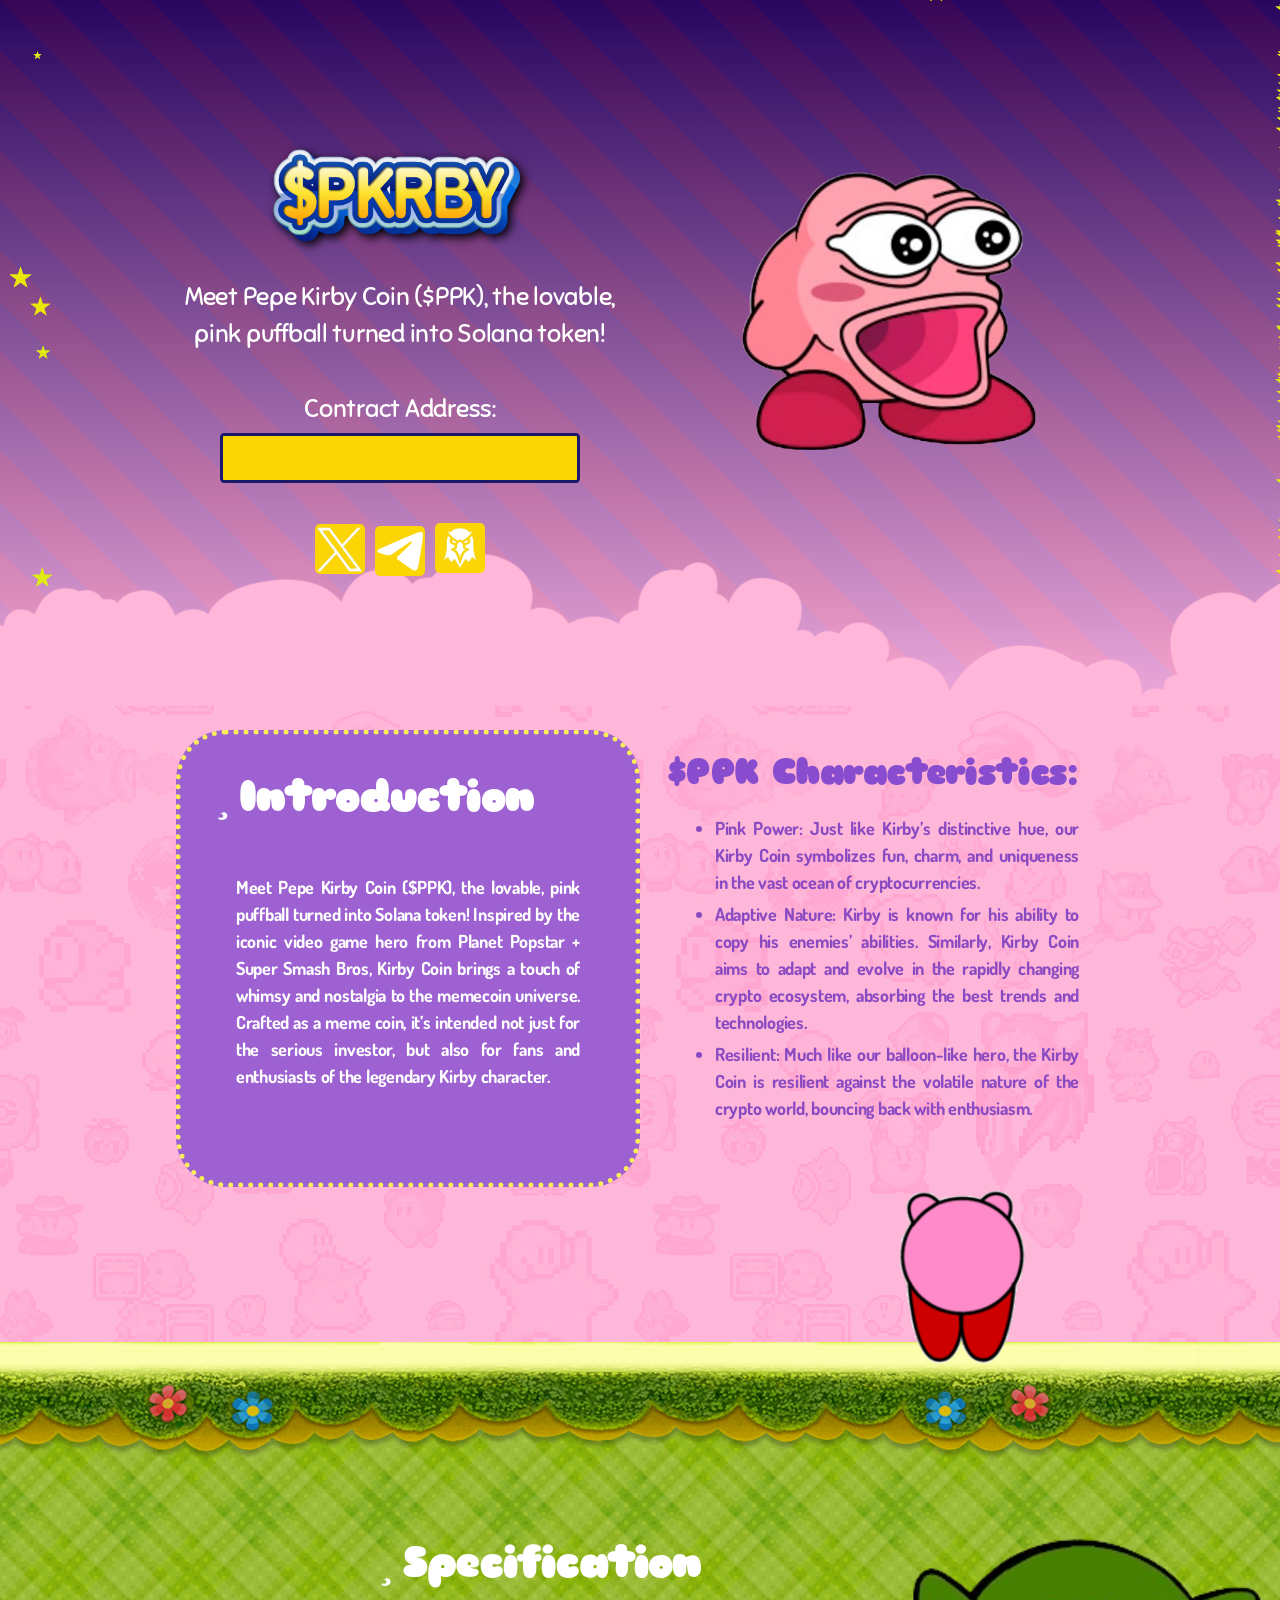
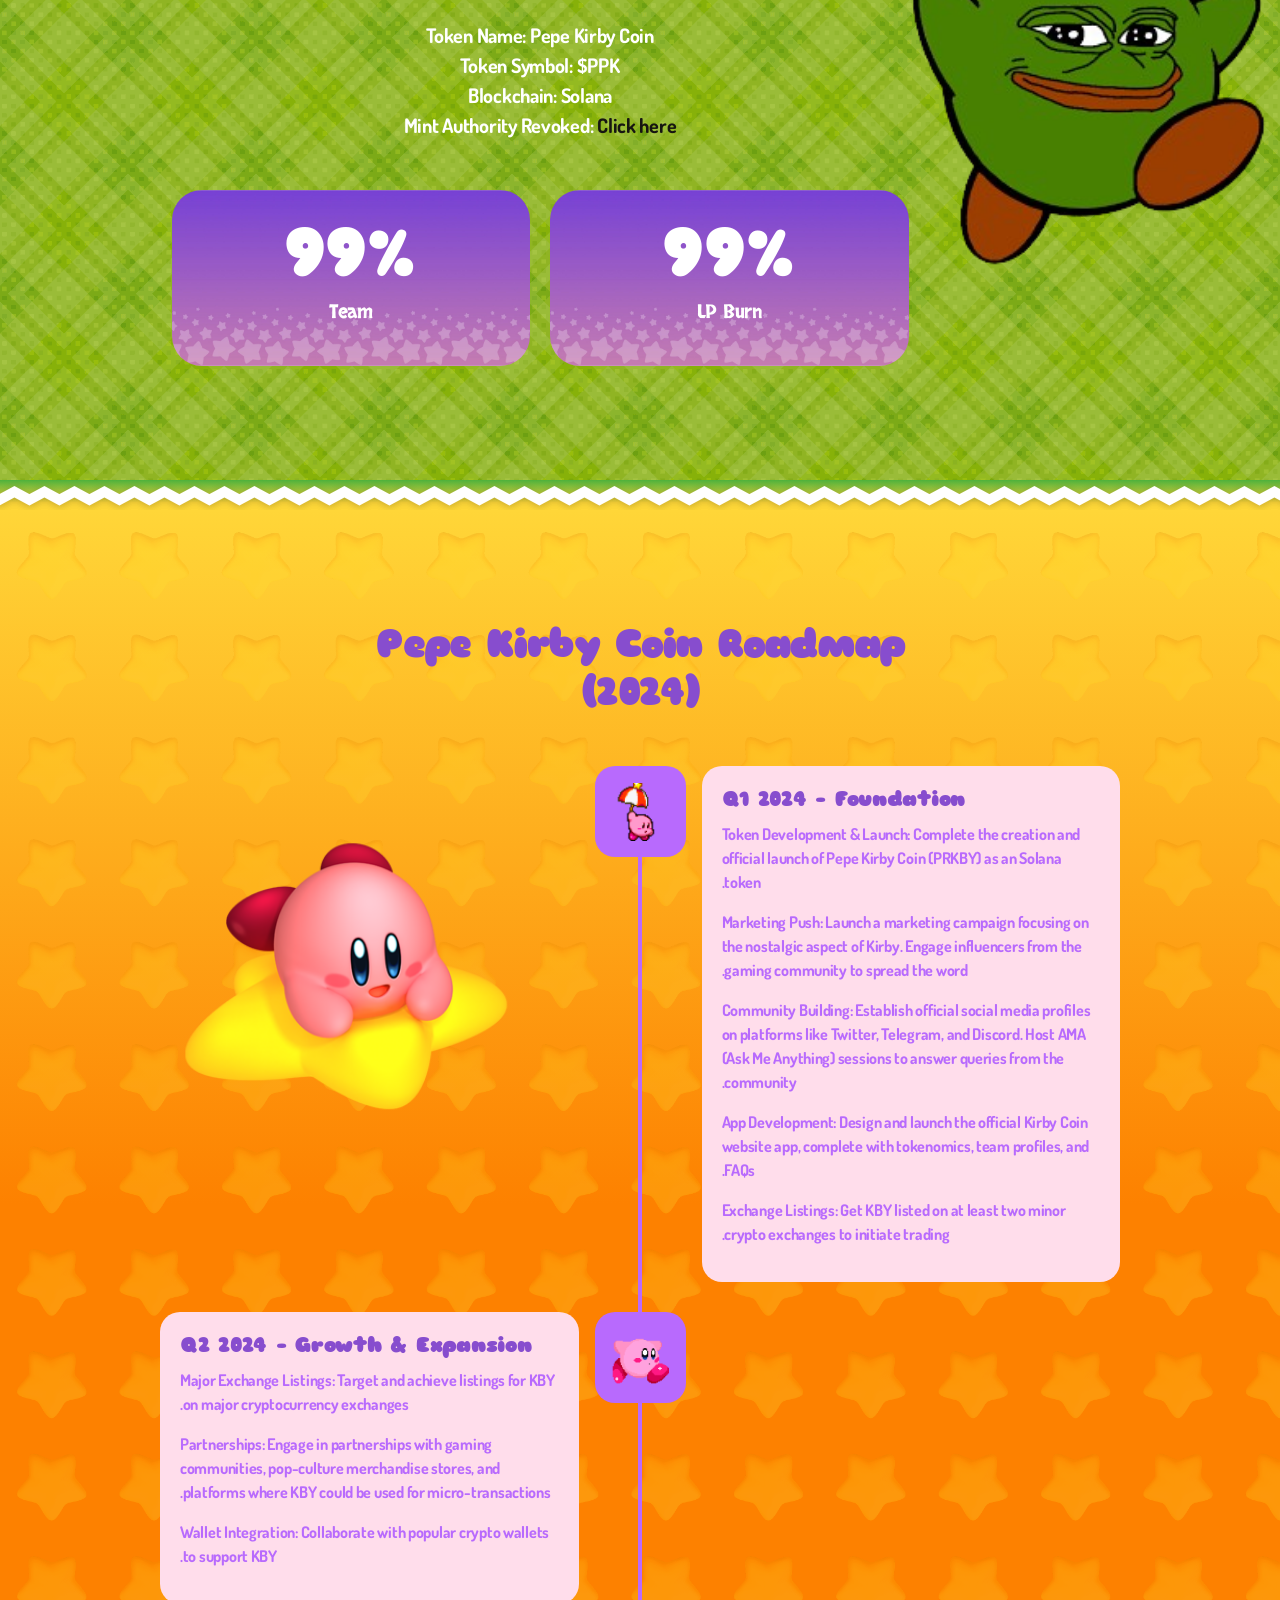
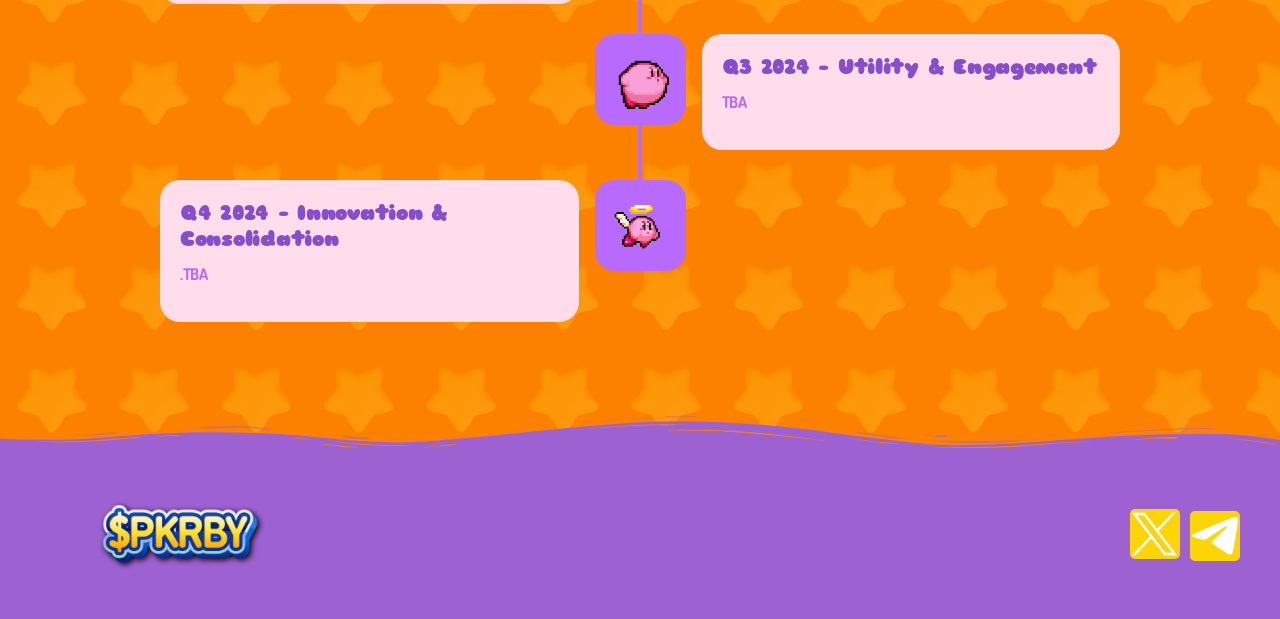
==== commit 5c01b24e: "Update index.html" ====
--- a/index.html
+++ b/index.html
@@ -272,7 +272,7 @@
 <div class="elementor-element elementor-element-b3a0601 ob-harakiri-inherit ob-has-background-overlay elementor-widget elementor-widget-text-editor" data-id="b3a0601" data-element_type="widget" data-settings="{&quot;_ob_use_harakiri&quot;:&quot;yes&quot;,&quot;_ob_harakiri_writing_mode&quot;:&quot;inherit&quot;,&quot;_ob_perspektive_use&quot;:&quot;no&quot;,&quot;_ob_poopart_use&quot;:&quot;yes&quot;,&quot;_ob_shadough_use&quot;:&quot;no&quot;,&quot;_ob_allow_hoveranimator&quot;:&quot;no&quot;,&quot;_ob_widget_stalker_use&quot;:&quot;no&quot;}" data-widget_type="text-editor.default">
 <div class="elementor-widget-container">
 <style>/*! elementor - v3.6.7 - 03-07-2022 */
-.elementor-widget-text-editor.elementor-drop-cap-view-stacked .elementor-drop-cap{background-color:#818a91;color:#fff}.elementor-widget-text-editor.elementor-drop-cap-view-framed .elementor-drop-cap{color:#818a91;border:3px solid;background-color:transparent}.elementor-widget-text-editor:not(.elementor-drop-cap-view-default) .elementor-drop-cap{margin-top:8px}.elementor-widget-text-editor:not(.elementor-drop-cap-view-default) .elementor-drop-cap-letter{width:1em;height:1em}.elementor-widget-text-editor .elementor-drop-cap{float:left;text-align:center;line-height:1;font-size:50px}.elementor-widget-text-editor .elementor-drop-cap-letter{display:inline-block}</style>				<p>Meet Pepe Kirby Coin ($PKRBY), the lovable, <br />pink puffball turned into Solana token!<br /><br />Contract Address:</p>						</div>
+.elementor-widget-text-editor.elementor-drop-cap-view-stacked .elementor-drop-cap{background-color:#818a91;color:#fff}.elementor-widget-text-editor.elementor-drop-cap-view-framed .elementor-drop-cap{color:#818a91;border:3px solid;background-color:transparent}.elementor-widget-text-editor:not(.elementor-drop-cap-view-default) .elementor-drop-cap{margin-top:8px}.elementor-widget-text-editor:not(.elementor-drop-cap-view-default) .elementor-drop-cap-letter{width:1em;height:1em}.elementor-widget-text-editor .elementor-drop-cap{float:left;text-align:center;line-height:1;font-size:50px}.elementor-widget-text-editor .elementor-drop-cap-letter{display:inline-block}</style>				<p>Meet Pepe Kirby Coin ($PPK), the lovable, <br />pink puffball turned into Solana token!<br /><br />Contract Address:</p>						</div>
 </div>
 <div class="elementor-element elementor-element-5aab05d ob-has-background-overlay elementor-widget elementor-widget-code-highlight" data-id="5aab05d" data-element_type="widget" data-settings="{&quot;_ob_perspektive_use&quot;:&quot;no&quot;,&quot;_ob_poopart_use&quot;:&quot;yes&quot;,&quot;_ob_shadough_use&quot;:&quot;no&quot;,&quot;_ob_allow_hoveranimator&quot;:&quot;no&quot;,&quot;_ob_widget_stalker_use&quot;:&quot;no&quot;}" data-widget_type="code-highlight.default">
 <div class="elementor-widget-container">
@@ -290,7 +290,7 @@
 <style>/*! elementor - v3.6.7 - 03-07-2022 */
 .elementor-widget-social-icons.elementor-grid-0 .elementor-widget-container,.elementor-widget-social-icons.elementor-grid-mobile-0 .elementor-widget-container,.elementor-widget-social-icons.elementor-grid-tablet-0 .elementor-widget-container{line-height:1;font-size:0}.elementor-widget-social-icons:not(.elementor-grid-0):not(.elementor-grid-tablet-0):not(.elementor-grid-mobile-0) .elementor-grid{display:inline-grid}.elementor-widget-social-icons .elementor-grid{grid-column-gap:var(--grid-column-gap,5px);grid-row-gap:var(--grid-row-gap,5px);grid-template-columns:var(--grid-template-columns);-webkit-box-pack:var(--justify-content,center);-ms-flex-pack:var(--justify-content,center);justify-content:var(--justify-content,center);justify-items:var(--justify-content,center)}.elementor-icon.elementor-social-icon{font-size:var(--icon-size,25px);line-height:var(--icon-size,25px);width:calc(var(--icon-size, 25px) + (2 * var(--icon-padding, .5em)));height:calc(var(--icon-size, 25px) + (2 * var(--icon-padding, .5em)))}.elementor-social-icon{--e-social-icon-icon-color:#fff;display:-webkit-inline-box;display:-ms-inline-flexbox;display:inline-flex;background-color:#818a91;-webkit-box-align:center;-ms-flex-align:center;align-items:center;-webkit-box-pack:center;-ms-flex-pack:center;justify-content:center;text-align:center;cursor:pointer}.elementor-social-icon i{color:var(--e-social-icon-icon-color)}.elementor-social-icon svg{fill:var(--e-social-icon-icon-color)}.elementor-social-icon:last-child{margin:0}.elementor-social-icon:hover{opacity:.9;color:#fff}.elementor-social-icon-android{background-color:#a4c639}.elementor-social-icon-apple{background-color:#999}.elementor-social-icon-behance{background-color:#1769ff}.elementor-social-icon-bitbucket{background-color:#205081}.elementor-social-icon-codepen{background-color:#000}.elementor-social-icon-delicious{background-color:#39f}.elementor-social-icon-deviantart{background-color:#05cc47}.elementor-social-icon-digg{background-color:#005be2}.elementor-social-icon-dribbble{background-color:#ea4c89}.elementor-social-icon-elementor{background-color:#d30c5c}.elementor-social-icon-envelope{background-color:#ea4335}.elementor-social-icon-facebook,.elementor-social-icon-facebook-f{background-color:#3b5998}.elementor-social-icon-flickr{background-color:#0063dc}.elementor-social-icon-foursquare{background-color:#2d5be3}.elementor-social-icon-free-code-camp,.elementor-social-icon-freecodecamp{background-color:#006400}.elementor-social-icon-github{background-color:#333}.elementor-social-icon-gitlab{background-color:#e24329}.elementor-social-icon-globe{background-color:#818a91}.elementor-social-icon-google-plus,.elementor-social-icon-google-plus-g{background-color:#dd4b39}.elementor-social-icon-houzz{background-color:#7ac142}.elementor-social-icon-instagram{background-color:#262626}.elementor-social-icon-jsfiddle{background-color:#487aa2}.elementor-social-icon-link{background-color:#818a91}.elementor-social-icon-linkedin,.elementor-social-icon-linkedin-in{background-color:#0077b5}.elementor-social-icon-medium{background-color:#00ab6b}.elementor-social-icon-meetup{background-color:#ec1c40}.elementor-social-icon-mixcloud{background-color:#273a4b}.elementor-social-icon-odnoklassniki{background-color:#f4731c}.elementor-social-icon-pinterest{background-color:#bd081c}.elementor-social-icon-product-hunt{background-color:#da552f}.elementor-social-icon-reddit{background-color:#ff4500}.elementor-social-icon-rss{background-color:#f26522}.elementor-social-icon-shopping-cart{background-color:#4caf50}.elementor-social-icon-skype{background-color:#00aff0}.elementor-social-icon-slideshare{background-color:#0077b5}.elementor-social-icon-snapchat{background-color:#fffc00}.elementor-social-icon-soundcloud{background-color:#f80}.elementor-social-icon-spotify{background-color:#2ebd59}.elementor-social-icon-stack-overflow{background-color:#fe7a15}.elementor-social-icon-steam{background-color:#00adee}.elementor-social-icon-stumbleupon{background-color:#eb4924}.elementor-social-icon-telegram{background-color:#2ca5e0}.elementor-social-icon-thumb-tack{background-color:#1aa1d8}.elementor-social-icon-tripadvisor{background-color:#589442}.elementor-social-icon-tumblr{background-color:#35465c}.elementor-social-icon-twitch{background-color:#6441a5}.elementor-social-icon-twitter{background-color:#1da1f2}.elementor-social-icon-viber{background-color:#665cac}.elementor-social-icon-vimeo{background-color:#1ab7ea}.elementor-social-icon-vk{background-color:#45668e}.elementor-social-icon-weibo{background-color:#dd2430}.elementor-social-icon-weixin{background-color:#31a918}.elementor-social-icon-whatsapp{background-color:#25d366}.elementor-social-icon-wordpress{background-color:#21759b}.elementor-social-icon-xing{background-color:#026466}.elementor-social-icon-yelp{background-color:#af0606}.elementor-social-icon-youtube{background-color:#cd201f}.elementor-social-icon-500px{background-color:#0099e5}.elementor-shape-rounded .elementor-icon.elementor-social-icon{border-radius:10%}.elementor-shape-circle .elementor-icon.elementor-social-icon{border-radius:50%}</style>		<div class="elementor-social-icons-wrapper elementor-grid">
 <span class="elementor-grid-item">
-<a class="elementor-icon elementor-social-icon elementor-social-icon-twitter elementor-animation-grow-rotate elementor-repeater-item-6ee0042" href="https://twitter.com/PepeKirbySol" target="_blank">
+<a class="elementor-icon elementor-social-icon elementor-social-icon-twitter elementor-animation-grow-rotate elementor-repeater-item-6ee0042" href="https://twitter.com/PePeKirby_" target="_blank">
 <span class="elementor-screen-only">Twitter</span>
 <img src="wp-content/uploads/2023/09/xlogo.png" alt="">					</a>
 </span>
@@ -352,7 +352,7 @@
 </div>
 <div class="elementor-element elementor-element-f0a9d0b ob-harakiri-inherit ob-has-background-overlay elementor-widget elementor-widget-text-editor" data-id="f0a9d0b" data-element_type="widget" data-settings="{&quot;_ob_use_harakiri&quot;:&quot;yes&quot;,&quot;_ob_harakiri_writing_mode&quot;:&quot;inherit&quot;,&quot;_ob_perspektive_use&quot;:&quot;no&quot;,&quot;_ob_poopart_use&quot;:&quot;yes&quot;,&quot;_ob_shadough_use&quot;:&quot;no&quot;,&quot;_ob_allow_hoveranimator&quot;:&quot;no&quot;,&quot;_ob_widget_stalker_use&quot;:&quot;no&quot;}" data-widget_type="text-editor.default">
 <div class="elementor-widget-container">
-<p>Meet Pepe Kirby Coin ($PKRBY), the lovable, pink puffball turned into Solana token! Inspired by the iconic video game hero from Planet Popstar + Super Smash Bros, Kirby Coin brings a touch of whimsy and nostalgia to the memecoin universe. Crafted as a meme coin, it&#8217;s intended not just for the serious investor, but also for fans and enthusiasts of the legendary Kirby character.</p>						</div>
+<p>Meet Pepe Kirby Coin ($PPK), the lovable, pink puffball turned into Solana token! Inspired by the iconic video game hero from Planet Popstar + Super Smash Bros, Kirby Coin brings a touch of whimsy and nostalgia to the memecoin universe. Crafted as a meme coin, it&#8217;s intended not just for the serious investor, but also for fans and enthusiasts of the legendary Kirby character.</p>						</div>
 </div>
 </div>
 </div>
@@ -365,7 +365,7 @@
 <div class="elementor-element elementor-element-8ed049f ob-harakiri-inherit ob-has-background-overlay elementor-widget elementor-widget-heading" data-id="8ed049f" data-element_type="widget" data-settings="{&quot;_ob_use_harakiri&quot;:&quot;yes&quot;,&quot;_ob_harakiri_writing_mode&quot;:&quot;inherit&quot;,&quot;_ob_harakiri_text_clip&quot;:&quot;none&quot;,&quot;_ob_perspektive_use&quot;:&quot;no&quot;,&quot;_ob_poopart_use&quot;:&quot;yes&quot;,&quot;_ob_shadough_use&quot;:&quot;no&quot;,&quot;_ob_allow_hoveranimator&quot;:&quot;no&quot;,&quot;_ob_widget_stalker_use&quot;:&quot;no&quot;}" data-widget_type="heading.default">
 <div class="elementor-widget-container">
 <style>/*! elementor - v3.6.7 - 03-07-2022 */
-.elementor-heading-title{padding:0;margin:0;line-height:1}.elementor-widget-heading .elementor-heading-title[class*=elementor-size-]>a{color:inherit;font-size:inherit;line-height:inherit}.elementor-widget-heading .elementor-heading-title.elementor-size-small{font-size:15px}.elementor-widget-heading .elementor-heading-title.elementor-size-medium{font-size:19px}.elementor-widget-heading .elementor-heading-title.elementor-size-large{font-size:29px}.elementor-widget-heading .elementor-heading-title.elementor-size-xl{font-size:39px}.elementor-widget-heading .elementor-heading-title.elementor-size-xxl{font-size:59px}</style><h2 class="elementor-heading-title elementor-size-default">$PKRBY Characteristics:</h2>		</div>
+.elementor-heading-title{padding:0;margin:0;line-height:1}.elementor-widget-heading .elementor-heading-title[class*=elementor-size-]>a{color:inherit;font-size:inherit;line-height:inherit}.elementor-widget-heading .elementor-heading-title.elementor-size-small{font-size:15px}.elementor-widget-heading .elementor-heading-title.elementor-size-medium{font-size:19px}.elementor-widget-heading .elementor-heading-title.elementor-size-large{font-size:29px}.elementor-widget-heading .elementor-heading-title.elementor-size-xl{font-size:39px}.elementor-widget-heading .elementor-heading-title.elementor-size-xxl{font-size:59px}</style><h2 class="elementor-heading-title elementor-size-default">$PPK Characteristics:</h2>		</div>
 </div>
 <div class="elementor-element elementor-element-1c92e78 ob-harakiri-inherit ob-has-background-overlay elementor-widget elementor-widget-text-editor" data-id="1c92e78" data-element_type="widget" data-settings="{&quot;_ob_use_harakiri&quot;:&quot;yes&quot;,&quot;_ob_harakiri_writing_mode&quot;:&quot;inherit&quot;,&quot;_ob_perspektive_use&quot;:&quot;no&quot;,&quot;_ob_poopart_use&quot;:&quot;yes&quot;,&quot;_ob_shadough_use&quot;:&quot;no&quot;,&quot;_ob_allow_hoveranimator&quot;:&quot;no&quot;,&quot;_ob_widget_stalker_use&quot;:&quot;no&quot;}" data-widget_type="text-editor.default">
 <div class="elementor-widget-container">
@@ -413,7 +413,7 @@
 </div>
 <div class="elementor-element elementor-element-dfdf984 ob-harakiri-inherit ob-has-background-overlay elementor-widget elementor-widget-text-editor" data-id="dfdf984" data-element_type="widget" data-settings="{&quot;_ob_use_harakiri&quot;:&quot;yes&quot;,&quot;_ob_harakiri_writing_mode&quot;:&quot;inherit&quot;,&quot;_ob_perspektive_use&quot;:&quot;no&quot;,&quot;_ob_poopart_use&quot;:&quot;yes&quot;,&quot;_ob_shadough_use&quot;:&quot;no&quot;,&quot;_ob_allow_hoveranimator&quot;:&quot;no&quot;,&quot;_ob_widget_stalker_use&quot;:&quot;no&quot;}" data-widget_type="text-editor.default">
 <div class="elementor-widget-container">
-<p>Token Name: <strong>Pepe Kirby Coin</strong><br />Token Symbol: $PKRBY<br />Blockchain: Solana<br />Mint Authority Revoked: <a href="#">Click here</a></p>						</div>
+<p>Token Name: <strong>Pepe Kirby Coin</strong><br />Token Symbol: $PPK<br />Blockchain: Solana<br />Mint Authority Revoked: <a href="#">Click here</a></p>						</div>
 </div>
 <section data-particle_enable="false" data-particle-mobile-disabled="false" class="ob-is-breaking-bad ob-bb-inner elementor-section elementor-inner-section elementor-element elementor-element-de863d0 elementor-hidden-desktop elementor-hidden-tablet elementor-hidden-mobile elementor-section-boxed elementor-section-height-default elementor-section-height-default" data-id="de863d0" data-element_type="section" data-settings="{&quot;_ob_bbad_use_it&quot;:&quot;yes&quot;,&quot;_ob_bbad_sssic_use&quot;:&quot;no&quot;,&quot;_ob_glider_is_slider&quot;:&quot;no&quot;}">
 <div class="elementor-container elementor-column-gap-wider">
@@ -995,7 +995,7 @@
 <div class="elementor-widget-container">
 <div class="elementor-social-icons-wrapper elementor-grid">
 <span class="elementor-grid-item">
-<a class="elementor-icon elementor-social-icon elementor-social-icon-twitter elementor-animation-grow-rotate elementor-repeater-item-6ee0042" href="https://twitter.com/PepeKirbySol" target="_blank">
+<a class="elementor-icon elementor-social-icon elementor-social-icon-twitter elementor-animation-grow-rotate elementor-repeater-item-6ee0042" href="https://twitter.com/PePeKirby_" target="_blank">
 <span class="elementor-screen-only">Twitter</span>
 <img src="wp-content/uploads/2023/09/xlogo.png" alt="">					</a>
 </span>
@@ -1248,4 +1248,4 @@
 </script>
 </body>
 
-</html>+</html>
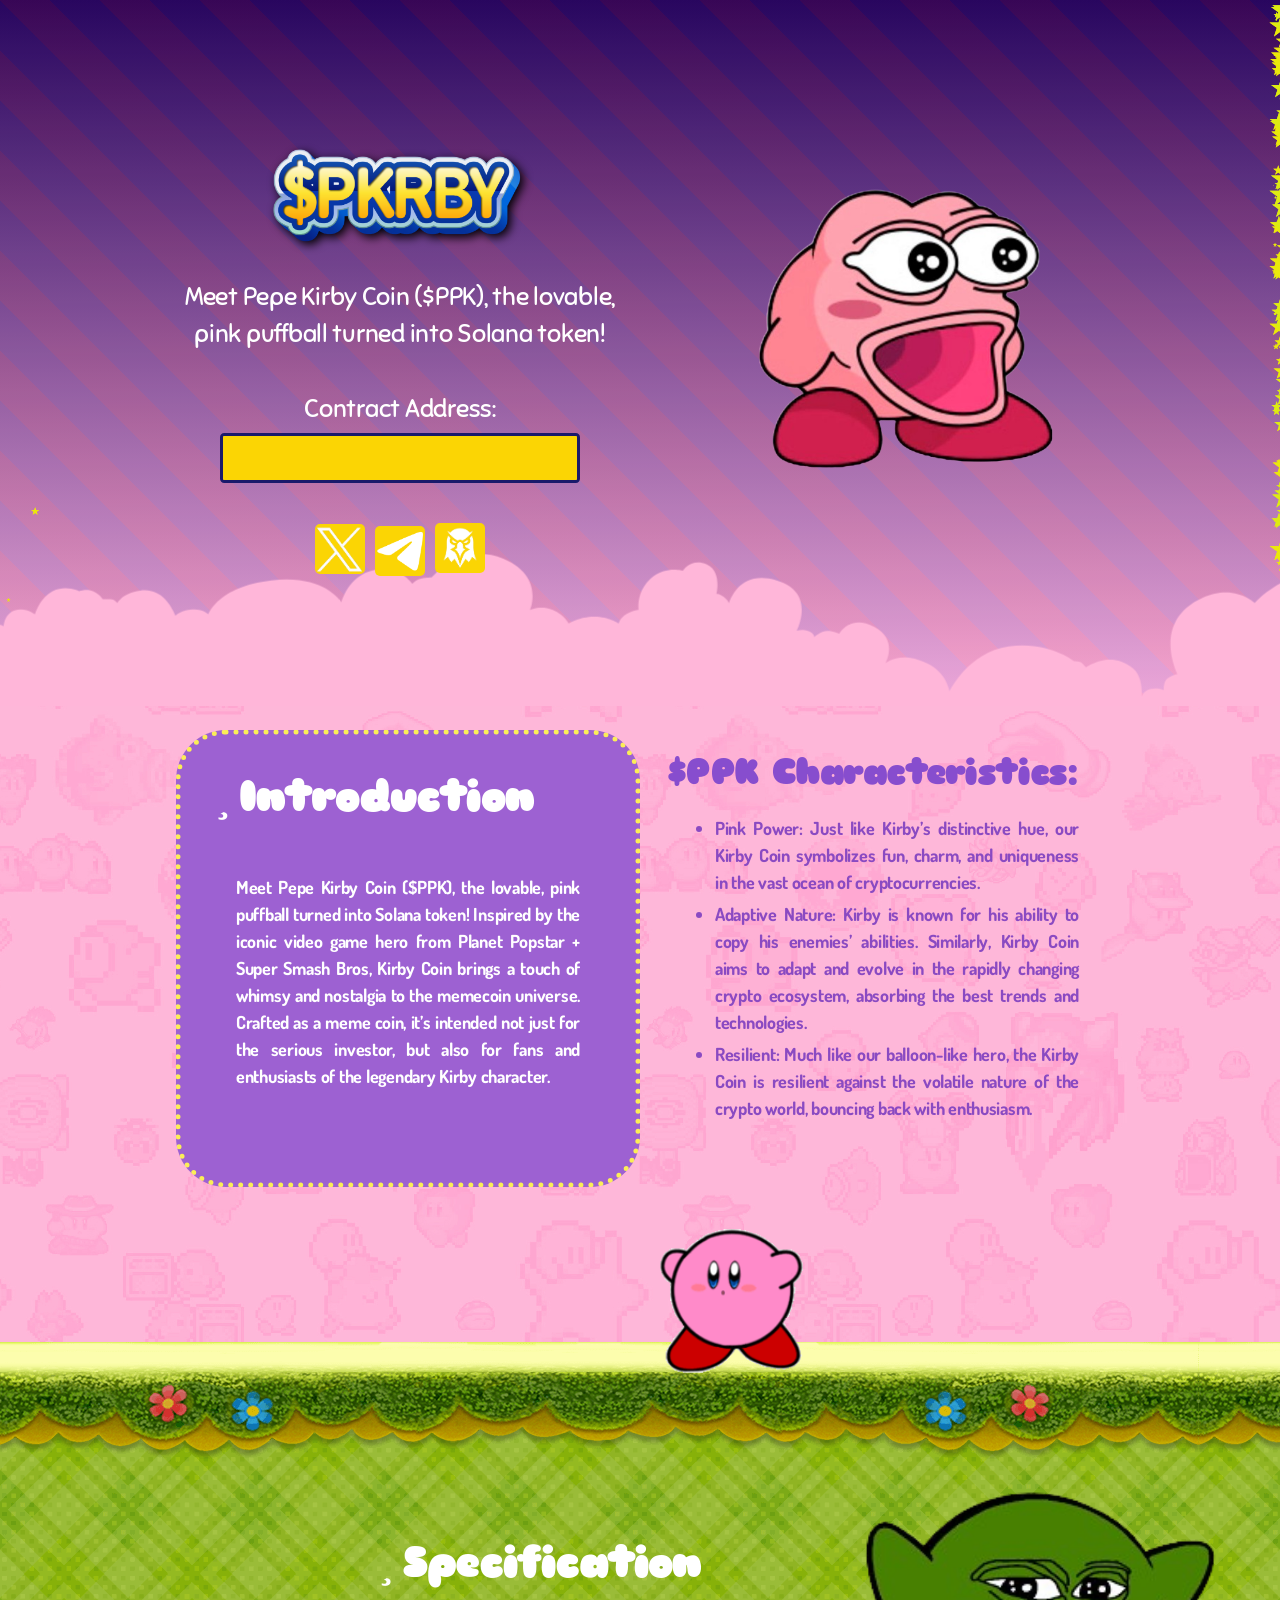
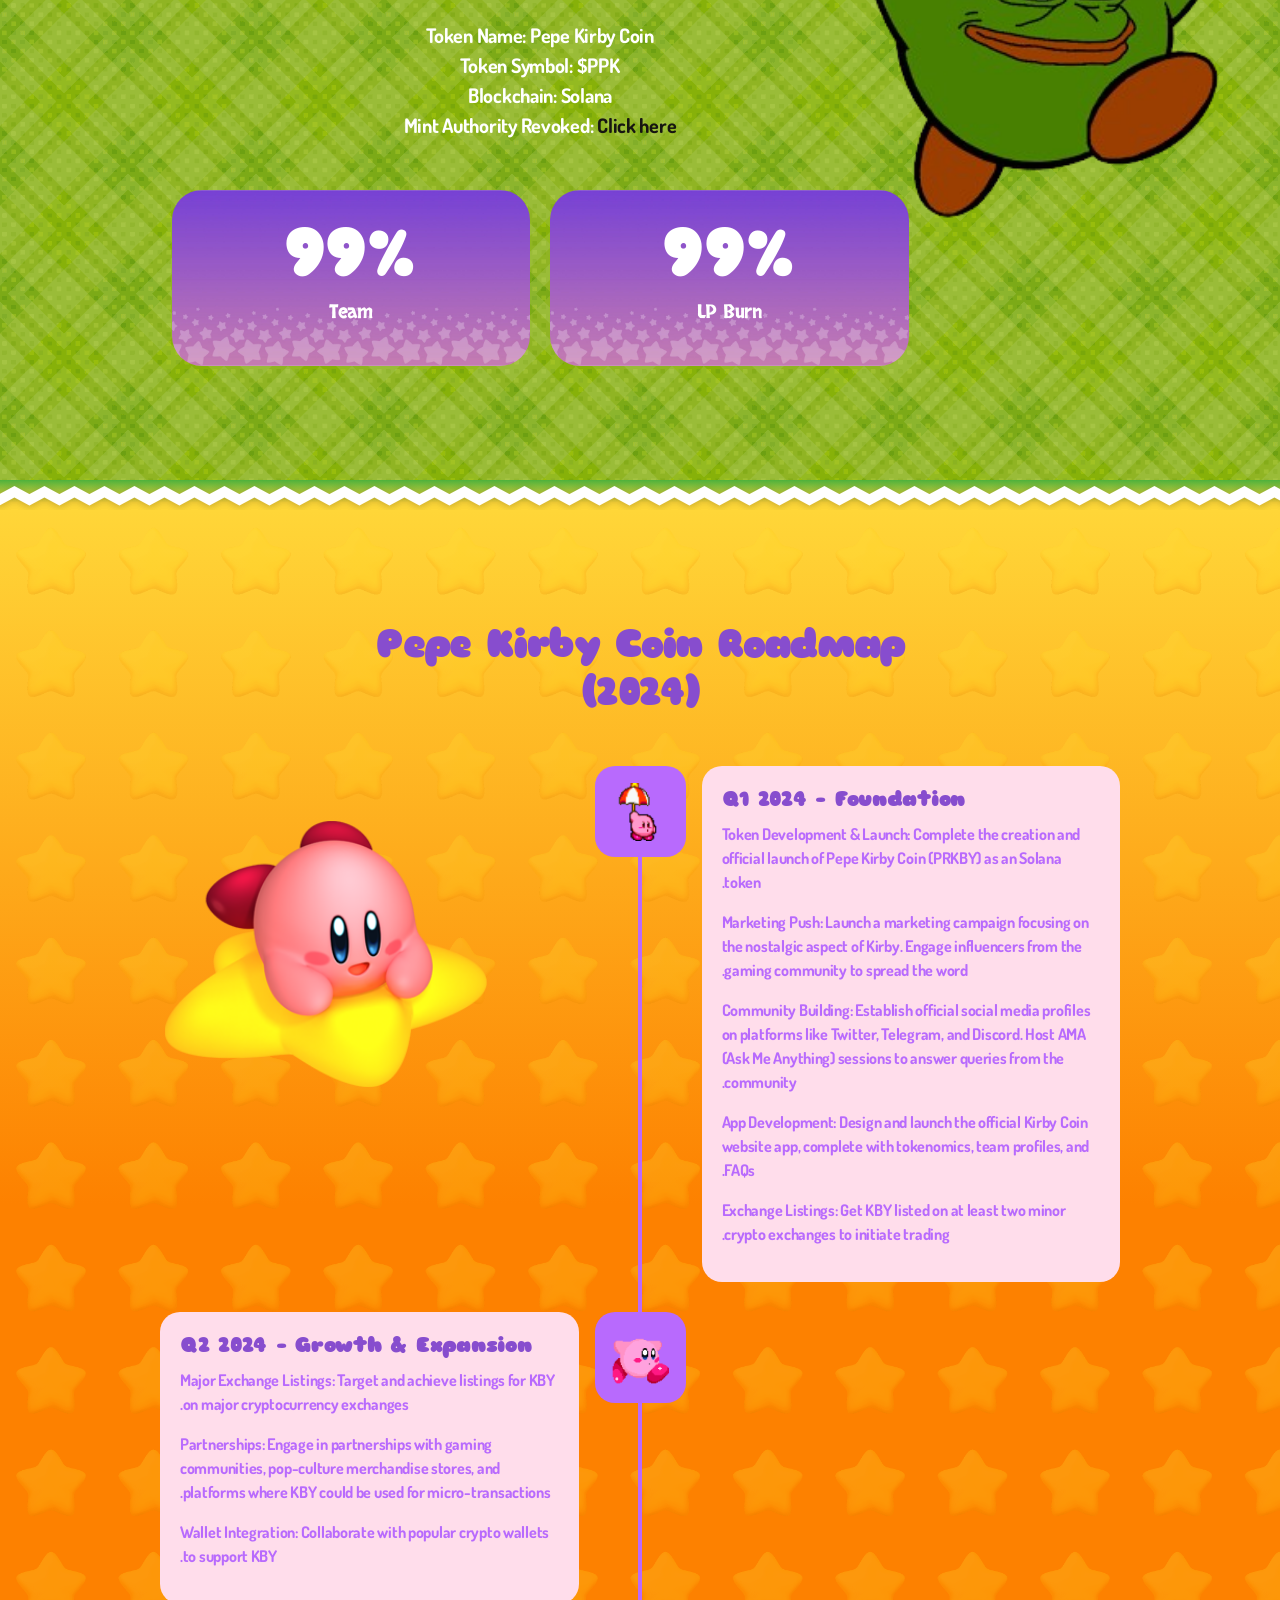
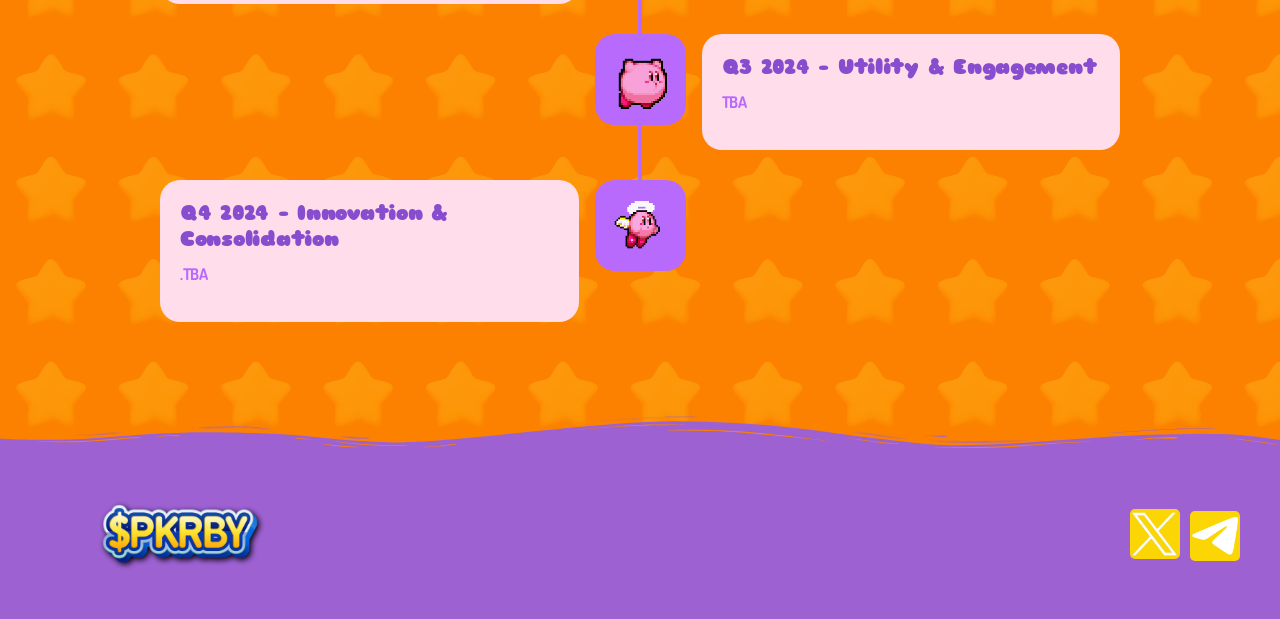
==== commit 669f9638: "Update index.html" ====
--- a/index.html
+++ b/index.html
@@ -4,7 +4,7 @@
 <meta http-equiv="content-type" content="text/html;charset=UTF-8" />
 <head>
 <meta charset="UTF-8">
-<meta name="viewport" content="width=device-width, initial-scale=1.0, viewport-fit=cover" />		<title>Pepe Kirby Coin</title>
+<meta name="viewport" content="width=device-width, initial-scale=1.0, viewport-fit=cover" />		<title>Pepe Kirby Coin | $PPK </title>
 <meta name='robots' content='max-image-preview:large' />
 <link rel="alternate" type="application/rss+xml" title="Pepe Kirby Coin &raquo; Feed" href="feed/index.html" />
 <link rel="alternate" type="application/rss+xml" title="Pepe Kirby Coin &raquo; Comments Feed" href="comments/feed/index.html" />
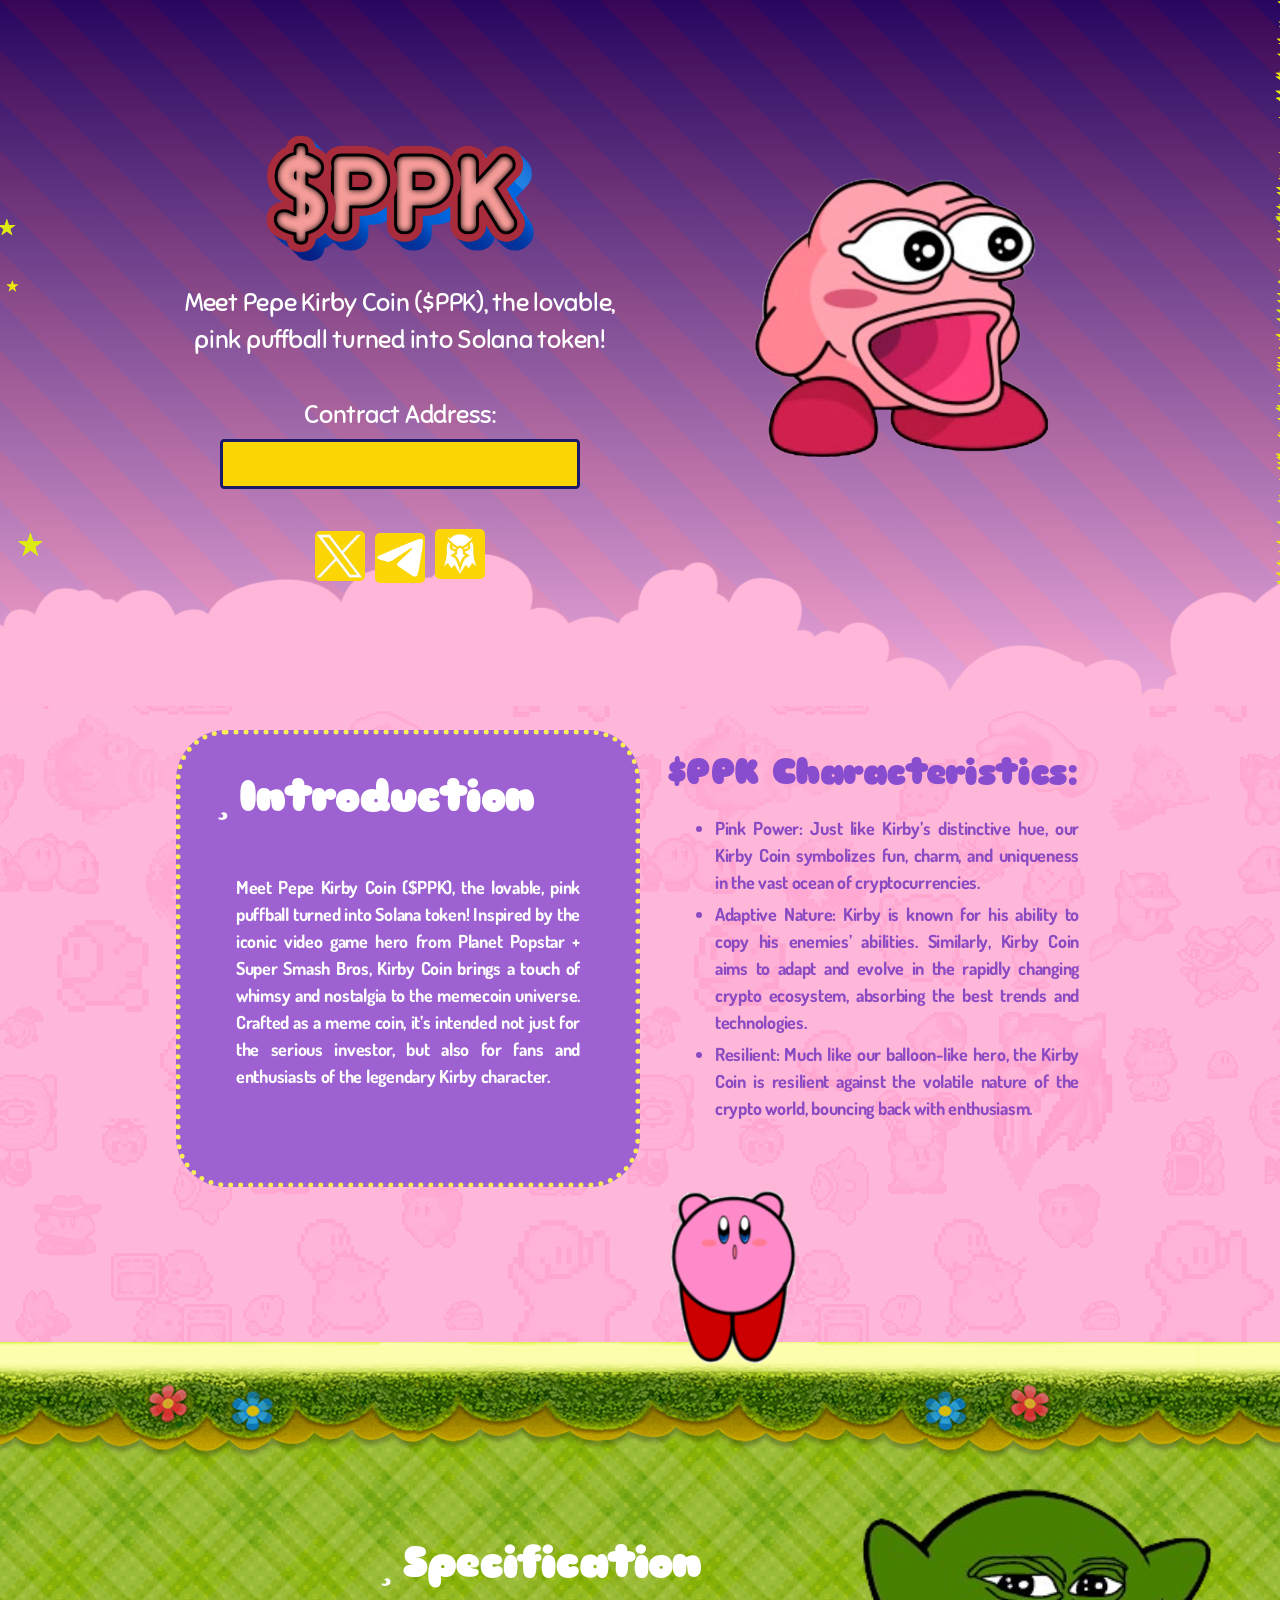
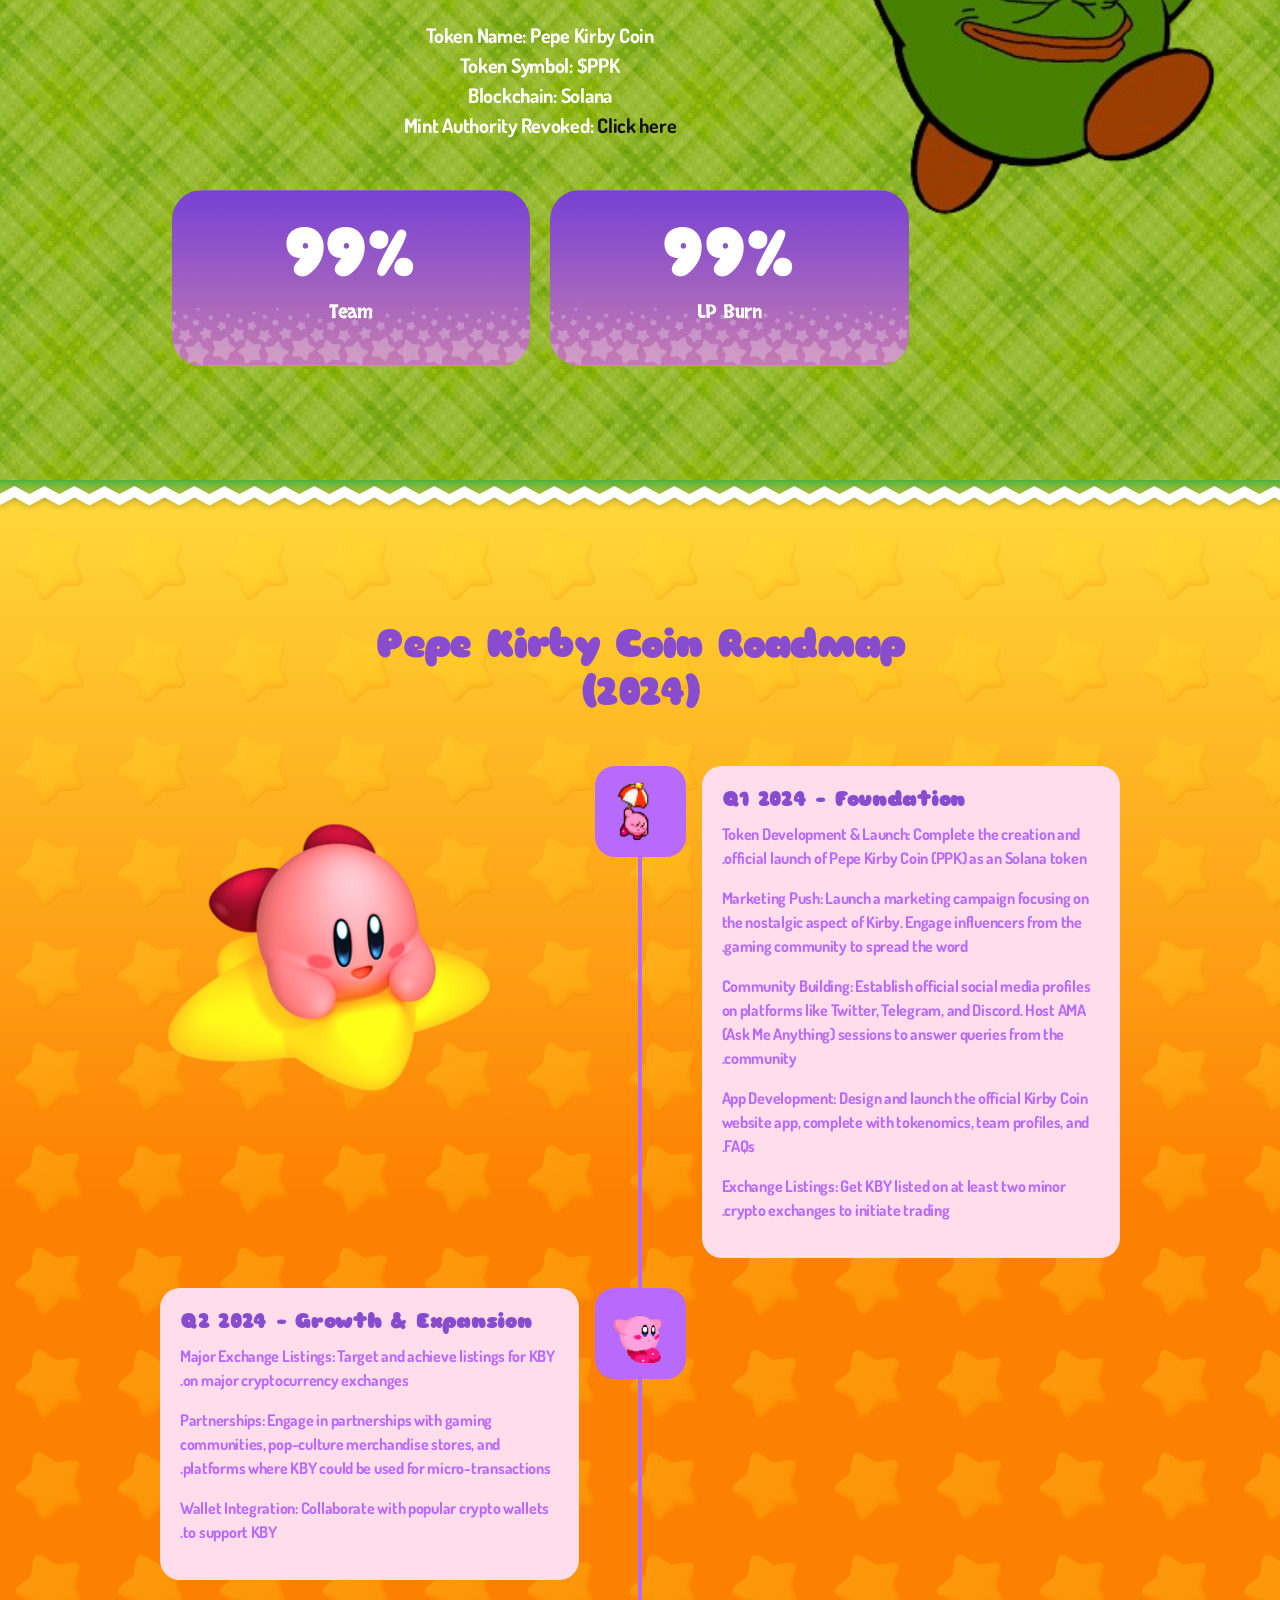
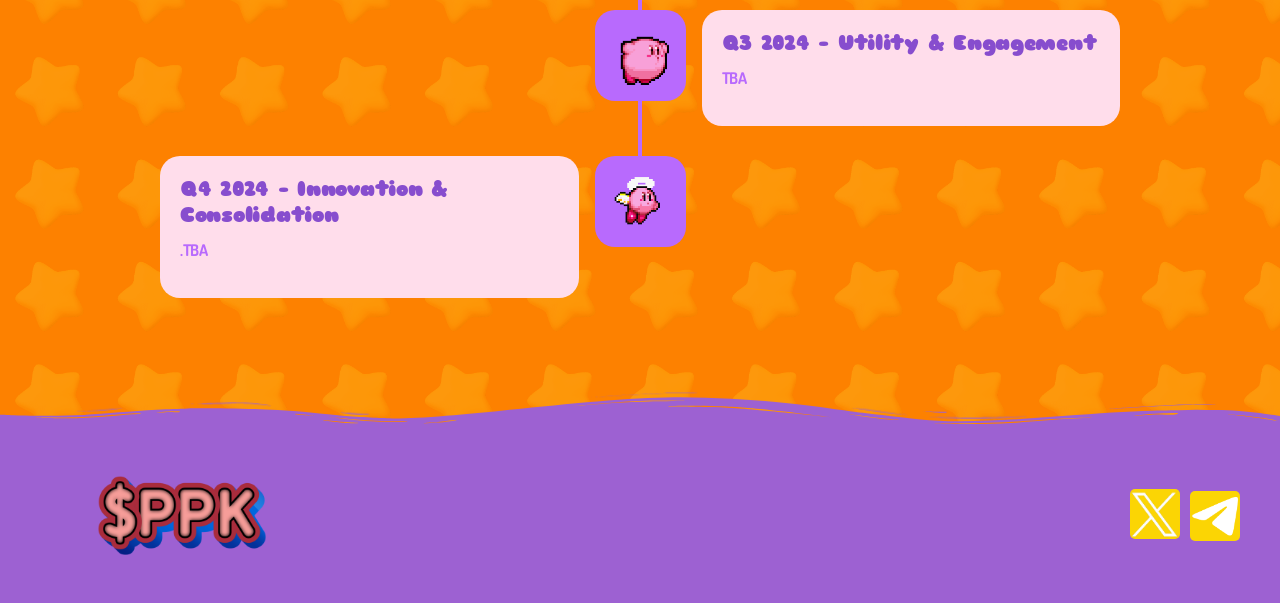
==== commit fa0ecfa4: "Update index.html" ====
--- a/index.html
+++ b/index.html
@@ -728,7 +728,7 @@
 <div class="ue_timeline_item_content">
 <div class="ue_timeline_item_content_main">
 <div class="ue_timeline_item_content_inside">
-<div class="ue_timeline_item_title" >Q1 2024 - Foundation</div>                <div class="ue_timeline_item_text"><p>Token Development &amp; Launch: Complete the creation and official launch of Pepe Kirby Coin (PRKBY) as an Solana token.</p><p>Marketing Push: Launch a marketing campaign focusing on the nostalgic aspect of Kirby. Engage influencers from the gaming community to spread the word.</p><p>Community Building: Establish official social media profiles on platforms like Twitter, Telegram, and Discord. Host AMA (Ask Me Anything) sessions to answer queries from the community.</p><p>App Development: Design and launch the official Kirby Coin website app, complete with tokenomics, team profiles, and FAQs.</p><p>Exchange Listings: Get KBY listed on at least two minor crypto exchanges to initiate trading.</p></div>	
+<div class="ue_timeline_item_title" >Q1 2024 - Foundation</div>                <div class="ue_timeline_item_text"><p>Token Development &amp; Launch: Complete the creation and official launch of Pepe Kirby Coin (PPK) as an Solana token.</p><p>Marketing Push: Launch a marketing campaign focusing on the nostalgic aspect of Kirby. Engage influencers from the gaming community to spread the word.</p><p>Community Building: Establish official social media profiles on platforms like Twitter, Telegram, and Discord. Host AMA (Ask Me Anything) sessions to answer queries from the community.</p><p>App Development: Design and launch the official Kirby Coin website app, complete with tokenomics, team profiles, and FAQs.</p><p>Exchange Listings: Get KBY listed on at least two minor crypto exchanges to initiate trading.</p></div>	
 </div>
 </div>
 <div class="ue_timeline_item_pointer_spacer"></div>
